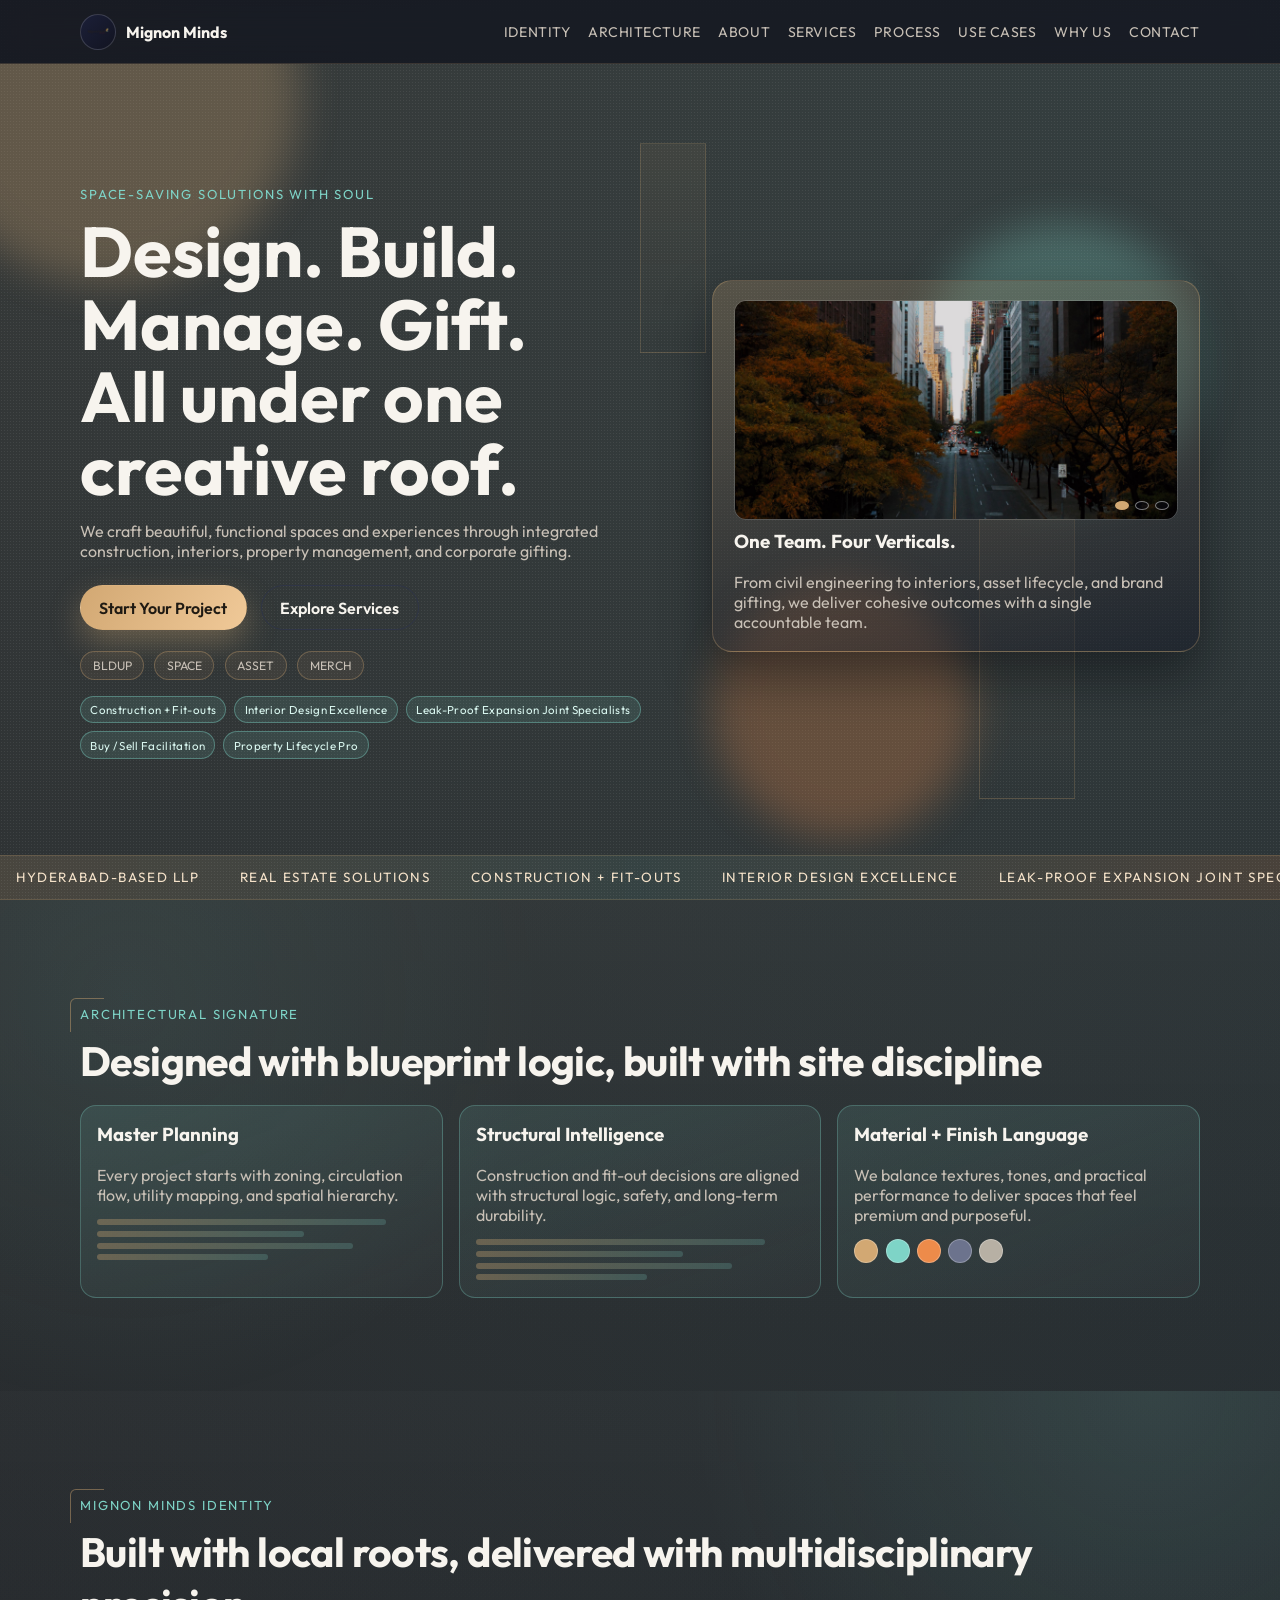
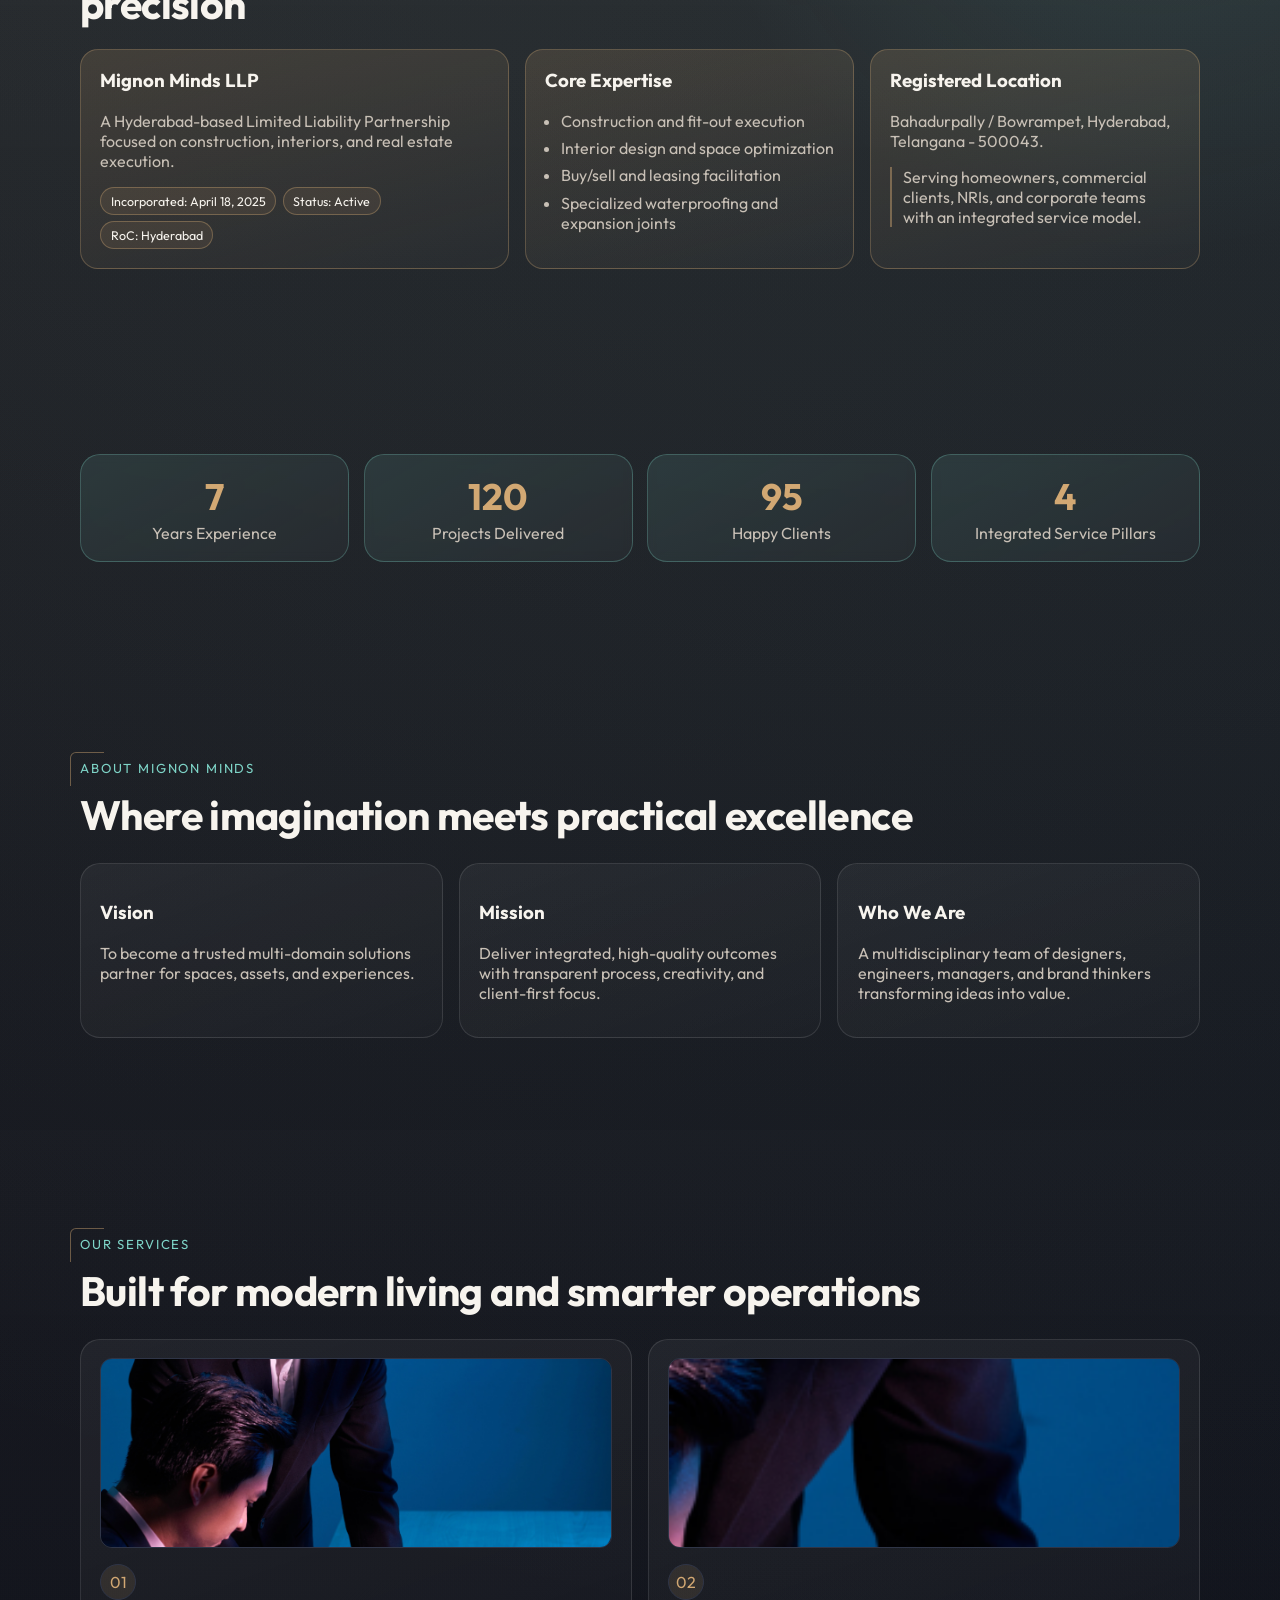
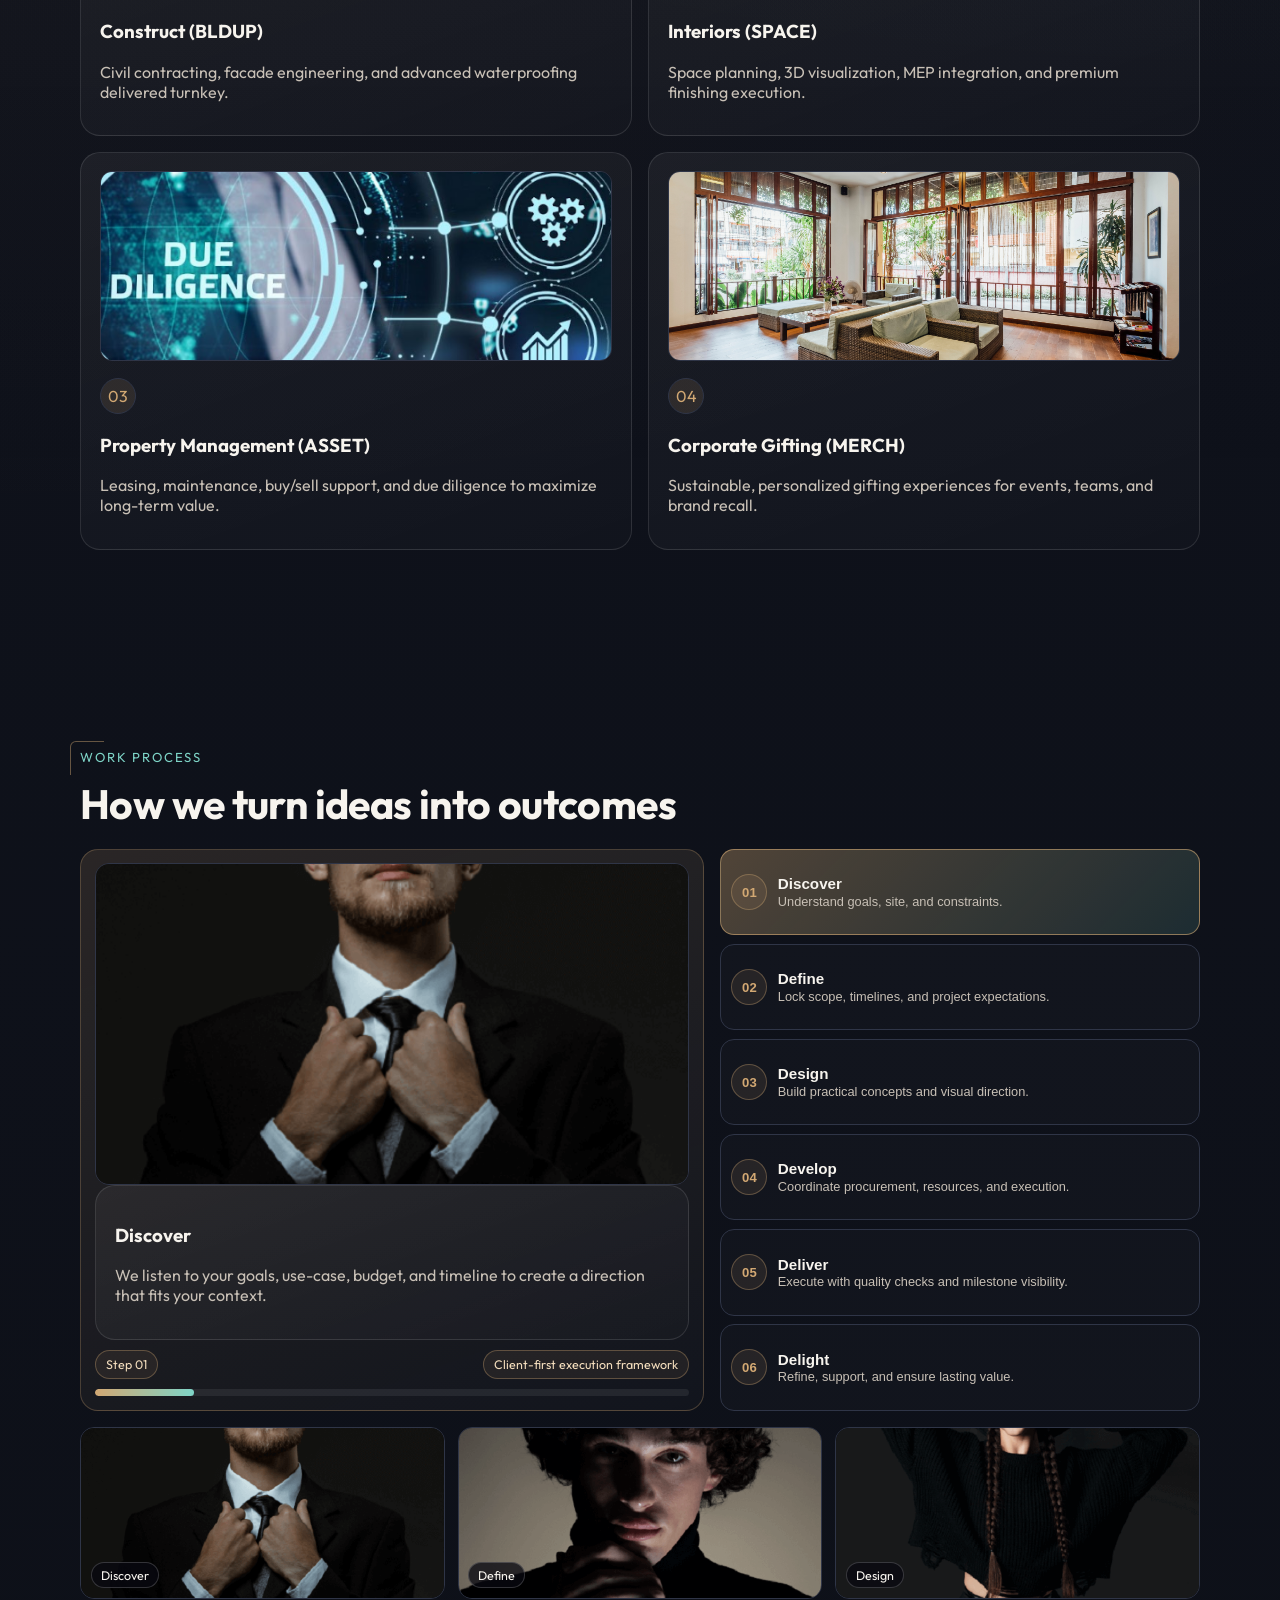
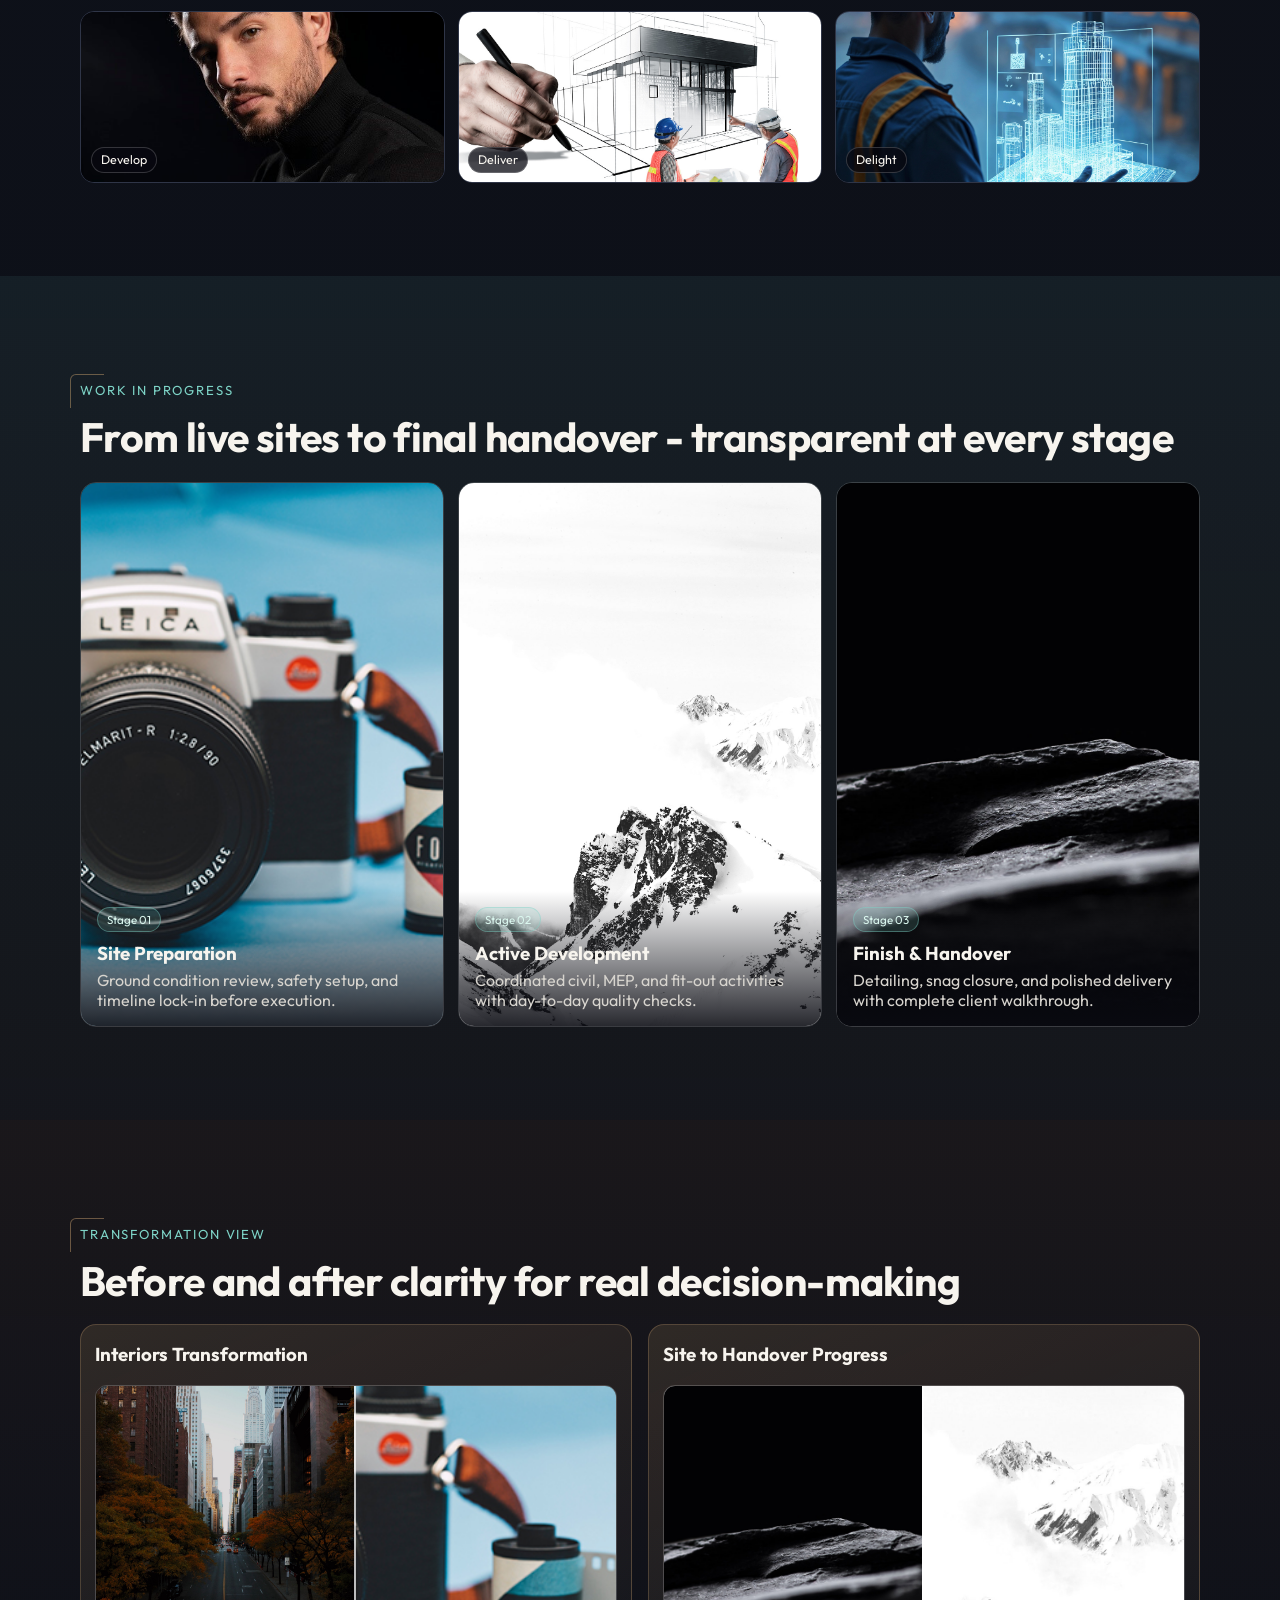
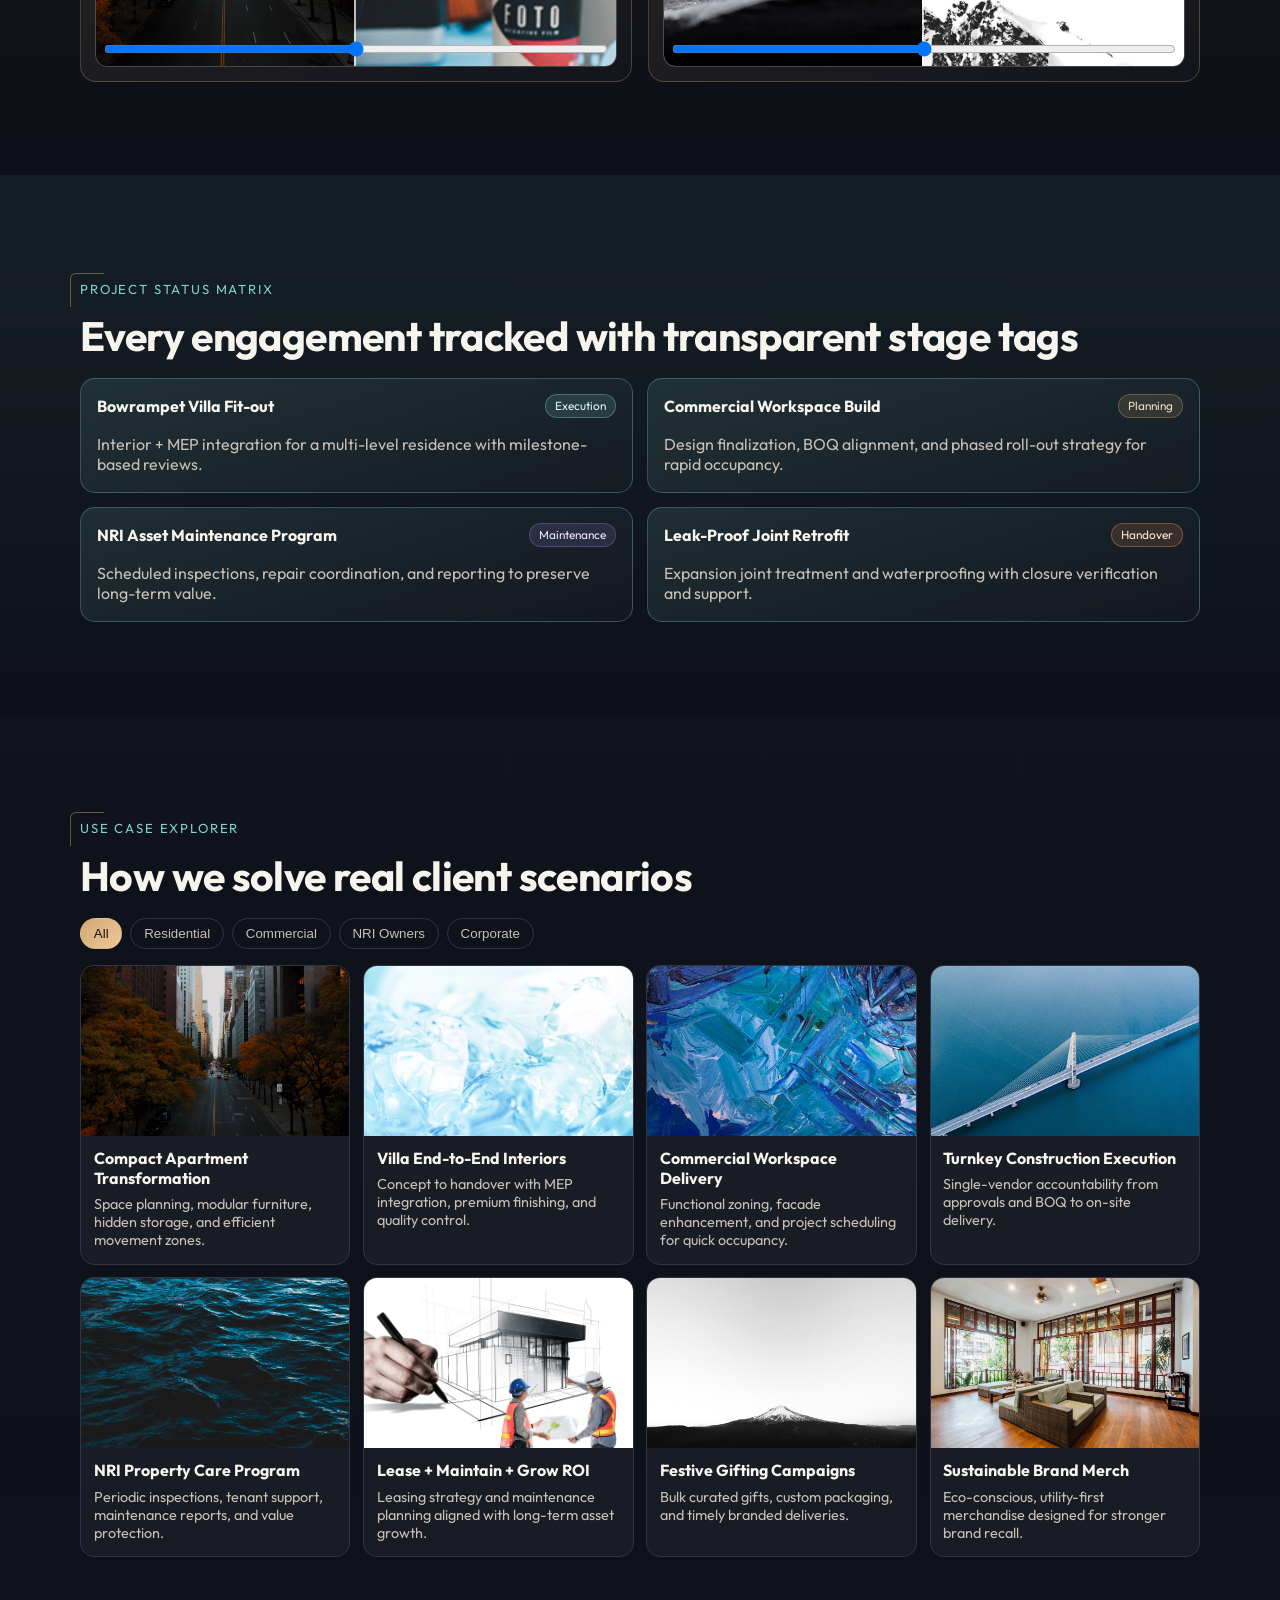
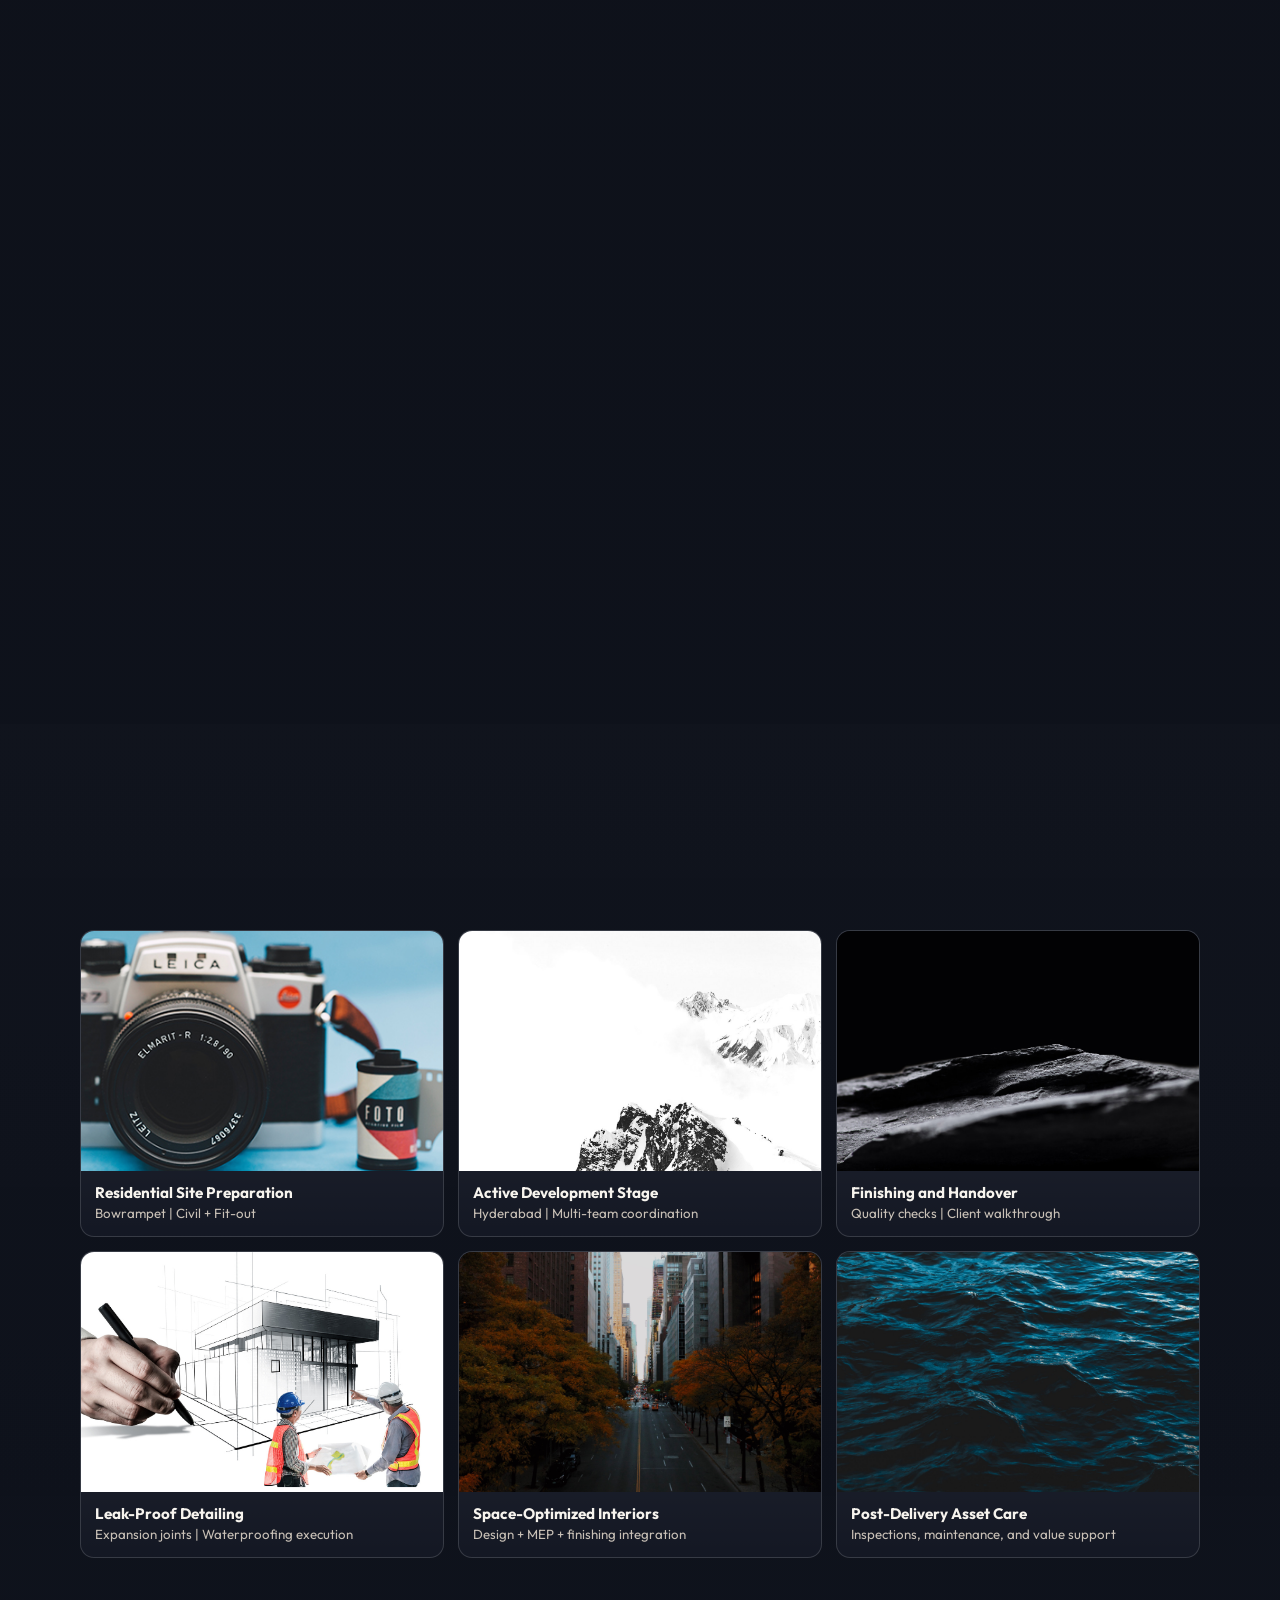
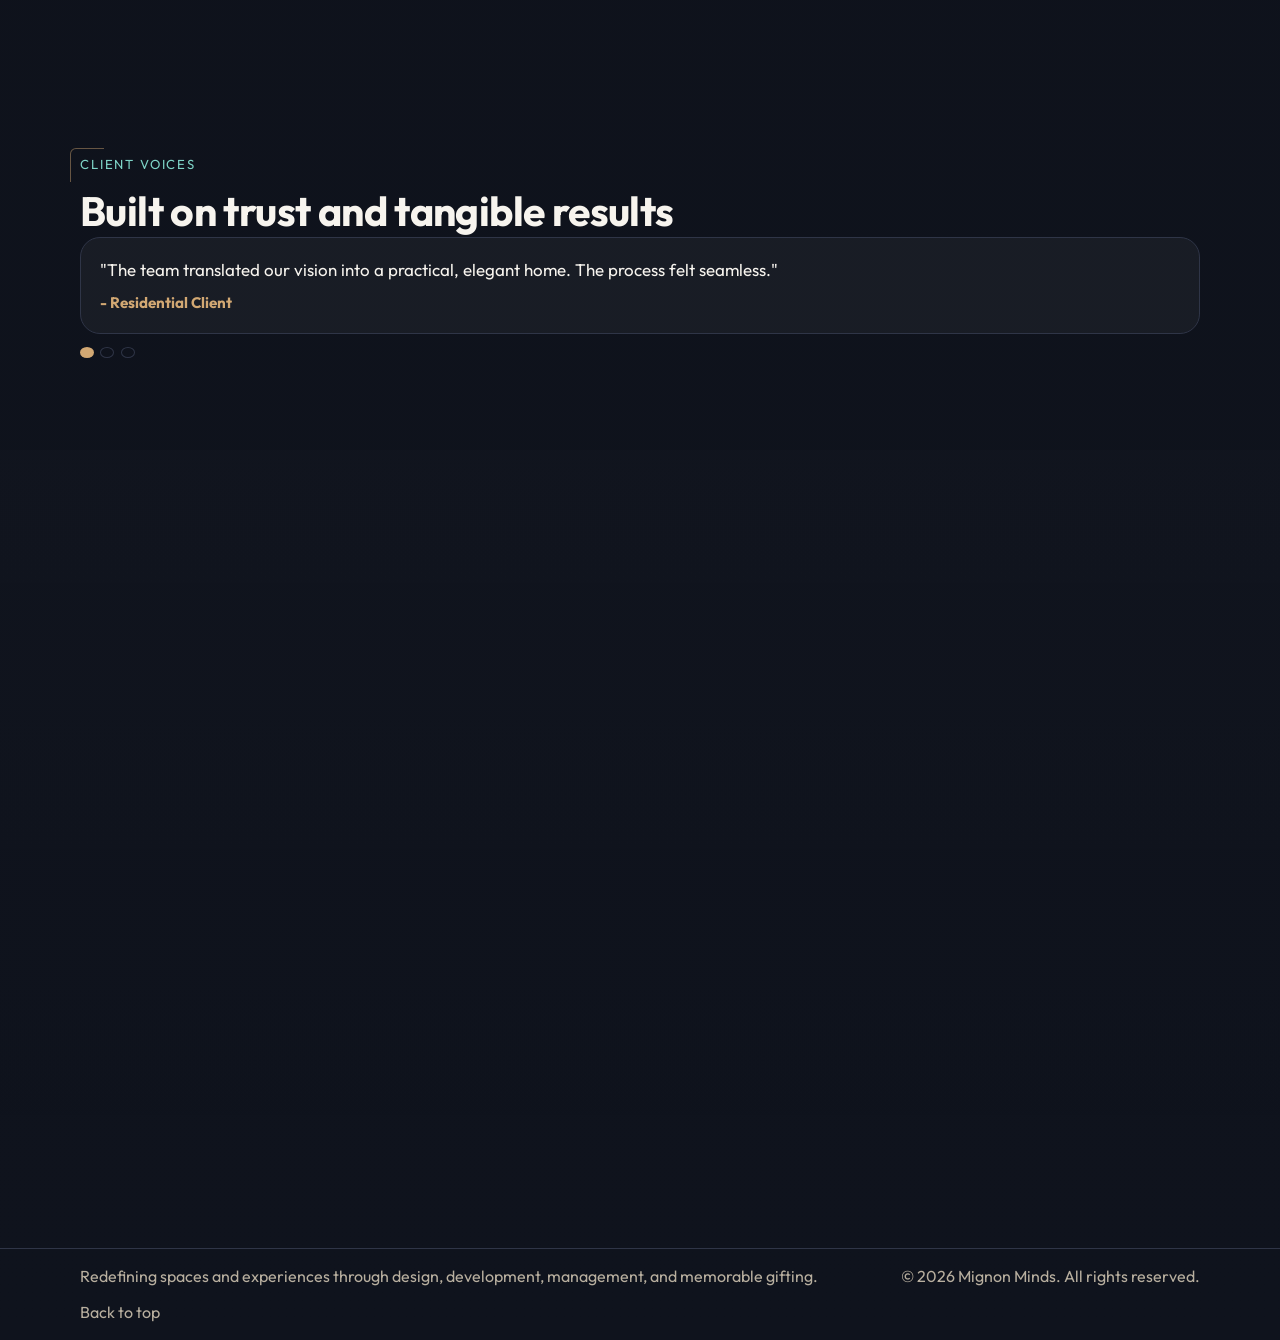
==== index.html @ 223e7cf4 "Initial commit: Mignon Minds redesigned website'" ====
<!doctype html>
<html lang="en">
<head>
  <meta charset="utf-8">
  <meta name="viewport" content="width=device-width, initial-scale=1">
  <meta name="description" content="Mignon Minds - Space-saving solutions across construct, interiors, property management, and corporate gifting.">
  <title>Mignon Minds | Space-Saving Solutions</title>
  <link rel="preconnect" href="https://fonts.googleapis.com">
  <link rel="preconnect" href="https://fonts.gstatic.com" crossorigin>
  <link href="https://fonts.googleapis.com/css2?family=Outfit:wght@300;400;500;600;700;800&display=swap" rel="stylesheet">
  <link rel="stylesheet" href="styles.css">
</head>
<body>
  <div class="noise" aria-hidden="true"></div>
  <div class="blueprint-bg" aria-hidden="true"></div>
  <header class="site-header">
    <div class="container nav-wrap">
      <a href="#home" class="brand">
        <span class="brand-mark">
          <img src="assets/images/logo.png" alt="Mignon Minds logo">
        </span>
        <span class="brand-text">Mignon Minds</span>
      </a>
      <nav class="nav" id="main-nav">
        <a href="#identity">Identity</a>
        <a href="#architecture">Architecture</a>
        <a href="#about">About</a>
        <a href="#services">Services</a>
        <a href="#process">Process</a>
        <a href="#use-cases">Use Cases</a>
        <a href="#work">Why Us</a>
        <a href="#contact">Contact</a>
      </nav>
      <button class="menu-btn" id="menu-btn" aria-label="Open menu">
        <span></span><span></span><span></span>
      </button>
    </div>
  </header>

  <main id="home">
    <section class="hero section">
      <div class="hero-bg">
        <span class="orb orb-a"></span>
        <span class="orb orb-b"></span>
        <span class="orb orb-c"></span>
        <span class="elevation elevation-a"></span>
        <span class="elevation elevation-b"></span>
      </div>
      <div class="container hero-grid">
        <div class="hero-copy">
          <p class="eyebrow reveal">Space-saving solutions with soul</p>
          <h1 class="reveal">Design. Build. Manage. Gift.<br>All under one creative roof.</h1>
          <p class="lead reveal">
            We craft beautiful, functional spaces and experiences through integrated
            construction, interiors, property management, and corporate gifting.
          </p>
          <div class="hero-actions reveal">
            <a href="#contact" class="btn btn-primary">Start Your Project</a>
            <a href="#services" class="btn btn-ghost">Explore Services</a>
          </div>
          <div class="hero-tags reveal">
            <span>BLDUP</span>
            <span>SPACE</span>
            <span>ASSET</span>
            <span>MERCH</span>
          </div>
          <div class="floating-notes reveal" aria-hidden="true">
            <span>Construction + Fit-outs</span>
            <span>Interior Design Excellence</span>
            <span>Leak-Proof Expansion Joint Specialists</span>
            <span>Buy / Sell Facilitation</span>
            <span>Property Lifecycle Pro</span>
          </div>
        </div>
        <div class="hero-panel reveal">
          <article class="floating-card">
            <div class="hero-slider" id="hero-slider">
              <img class="hero-media active" src="assets/images/hero-interior.jpeg" alt="Premium interior execution by Mignon Minds" loading="lazy">
              <img class="hero-media" src="assets/images/wip-site-2.jpg" alt="Construction development in progress" loading="lazy">
              <img class="hero-media" src="assets/images/gallery-asset.jpg" alt="Property and asset management support" loading="lazy">
              <div class="hero-slider-dots">
                <button class="hero-dot active" data-hero-slide="0" aria-label="Hero slide 1"></button>
                <button class="hero-dot" data-hero-slide="1" aria-label="Hero slide 2"></button>
                <button class="hero-dot" data-hero-slide="2" aria-label="Hero slide 3"></button>
              </div>
            </div>
            <h3>One Team. Four Verticals.</h3>
            <p>From civil engineering to interiors, asset lifecycle, and brand gifting, we deliver cohesive outcomes with a single accountable team.</p>
          </article>
        </div>
      </div>

    </section>

    <section class="brand-strip">
      <div class="ticker">
        <div class="ticker-track">
          <span>Hyderabad-Based LLP</span>
          <span>Real Estate Solutions</span>
          <span>Construction + Fit-outs</span>
          <span>Interior Design Excellence</span>
          <span>Leak-Proof Expansion Joint Specialists</span>
          <span>Buy / Sell Facilitation</span>
          <span>Property Lifecycle Management</span>
          <span>Branded Corporate Gifting</span>
          <span>Hyderabad-Based LLP</span>
          <span>Real Estate Solutions</span>
          <span>Construction + Fit-outs</span>
          <span>Interior Design Excellence</span>
        </div>
      </div>
    </section>

    <section id="architecture" class="section architecture-touch">
      <div class="container">
        <div class="section-head reveal">
          <p class="eyebrow">Architectural Signature</p>
          <h2>Designed with blueprint logic, built with site discipline</h2>
        </div>
        <div class="arch-grid">
          <article class="arch-card reveal">
            <h3>Master Planning</h3>
            <p>Every project starts with zoning, circulation flow, utility mapping, and spatial hierarchy.</p>
            <div class="arch-lines" aria-hidden="true">
              <span></span><span></span><span></span><span></span>
            </div>
          </article>
          <article class="arch-card reveal">
            <h3>Structural Intelligence</h3>
            <p>Construction and fit-out decisions are aligned with structural logic, safety, and long-term durability.</p>
            <div class="arch-lines" aria-hidden="true">
              <span></span><span></span><span></span><span></span>
            </div>
          </article>
          <article class="arch-card reveal">
            <h3>Material + Finish Language</h3>
            <p>We balance textures, tones, and practical performance to deliver spaces that feel premium and purposeful.</p>
            <div class="material-palette" aria-hidden="true">
              <span></span><span></span><span></span><span></span><span></span>
            </div>
          </article>
        </div>
      </div>
    </section>

    <section id="identity" class="section identity">
      <div class="container">
        <div class="section-head reveal">
          <p class="eyebrow">Mignon Minds Identity</p>
          <h2>Built with local roots, delivered with multidisciplinary precision</h2>
        </div>
        <div class="identity-grid">
          <article class="identity-feature reveal">
            <h3>Mignon Minds LLP</h3>
            <p>A Hyderabad-based Limited Liability Partnership focused on construction, interiors, and real estate execution.</p>
            <div class="identity-pills">
              <span>Incorporated: April 18, 2025</span>
              <span>Status: Active</span>
              <span>RoC: Hyderabad</span>
            </div>
          </article>
          <article class="identity-feature reveal">
            <h3>Core Expertise</h3>
            <ul>
              <li>Construction and fit-out execution</li>
              <li>Interior design and space optimization</li>
              <li>Buy/sell and leasing facilitation</li>
              <li>Specialized waterproofing and expansion joints</li>
            </ul>
          </article>
          <article class="identity-feature reveal">
            <h3>Registered Location</h3>
            <p>Bahadurpally / Bowrampet, Hyderabad, Telangana - 500043.</p>
            <p class="identity-note">Serving homeowners, commercial clients, NRIs, and corporate teams with an integrated service model.</p>
          </article>
        </div>
      </div>
    </section>

    <section class="section stats">
      <div class="container stats-grid">
        <article class="stat reveal">
          <h2 data-count="7">0</h2>
          <p>Years Experience</p>
        </article>
        <article class="stat reveal">
          <h2 data-count="120">0</h2>
          <p>Projects Delivered</p>
        </article>
        <article class="stat reveal">
          <h2 data-count="95">0</h2>
          <p>Happy Clients</p>
        </article>
        <article class="stat reveal">
          <h2 data-count="4">0</h2>
          <p>Integrated Service Pillars</p>
        </article>
      </div>
    </section>

    <section id="about" class="section about">
      <div class="container">
        <div class="section-head reveal">
          <p class="eyebrow">About Mignon Minds</p>
          <h2>Where imagination meets practical excellence</h2>
        </div>
        <div class="about-grid">
          <article class="about-card reveal">
            <h3>Vision</h3>
            <p>To become a trusted multi-domain solutions partner for spaces, assets, and experiences.</p>
          </article>
          <article class="about-card reveal">
            <h3>Mission</h3>
            <p>Deliver integrated, high-quality outcomes with transparent process, creativity, and client-first focus.</p>
          </article>
          <article class="about-card reveal">
            <h3>Who We Are</h3>
            <p>A multidisciplinary team of designers, engineers, managers, and brand thinkers transforming ideas into value.</p>
          </article>
        </div>
      </div>
    </section>

    <section id="services" class="section services">
      <div class="container">
        <div class="section-head reveal">
          <p class="eyebrow">Our Services</p>
          <h2>Built for modern living and smarter operations</h2>
        </div>
        <div class="service-grid">
          <article class="service-card reveal" data-tilt>
            <img class="service-media" src="assets/images/service-construct.png" alt="Construct service visual" loading="lazy">
            <span class="service-id">01</span>
            <h3>Construct (BLDUP)</h3>
            <p>Civil contracting, facade engineering, and advanced waterproofing delivered turnkey.</p>
          </article>
          <article class="service-card reveal" data-tilt>
            <img class="service-media" src="assets/images/service-interiors.png" alt="Interiors service visual" loading="lazy">
            <span class="service-id">02</span>
            <h3>Interiors (SPACE)</h3>
            <p>Space planning, 3D visualization, MEP integration, and premium finishing execution.</p>
          </article>
          <article class="service-card reveal" data-tilt>
            <img class="service-media" src="assets/images/service-property.png" alt="Property management service visual" loading="lazy">
            <span class="service-id">03</span>
            <h3>Property Management (ASSET)</h3>
            <p>Leasing, maintenance, buy/sell support, and due diligence to maximize long-term value.</p>
          </article>
          <article class="service-card reveal" data-tilt>
            <img class="service-media" src="assets/images/service-gifting.png" alt="Corporate gifting service visual" loading="lazy">
            <span class="service-id">04</span>
            <h3>Corporate Gifting (MERCH)</h3>
            <p>Sustainable, personalized gifting experiences for events, teams, and brand recall.</p>
          </article>
        </div>
      </div>
    </section>

    <section id="process" class="section process">
      <div class="container">
        <div class="section-head reveal">
          <p class="eyebrow">Work Process</p>
          <h2>How we turn ideas into outcomes</h2>
        </div>
        <div class="process-shell reveal">
          <div class="process-main">
            <figure class="step-visual">
              <img id="step-image" src="assets/images/process-1.png" alt="Discover step visual" loading="lazy">
            </figure>
            <article class="step-content" id="step-content">
              <h3>Discover</h3>
              <p>We listen to your goals, use-case, budget, and timeline to create a direction that fits your context.</p>
            </article>
            <div class="process-meta">
              <span class="step-index" id="step-index">Step 01</span>
              <span class="step-tagline">Client-first execution framework</span>
            </div>
            <div class="process-progress" aria-hidden="true">
              <span id="process-progress-bar"></span>
            </div>
          </div>
          <div class="stepper" id="stepper">
            <button class="step active" data-step="1">
              <span class="step-no">01</span>
              <span class="step-copy"><strong>Discover</strong><small>Understand goals, site, and constraints.</small></span>
            </button>
            <button class="step" data-step="2">
              <span class="step-no">02</span>
              <span class="step-copy"><strong>Define</strong><small>Lock scope, timelines, and project expectations.</small></span>
            </button>
            <button class="step" data-step="3">
              <span class="step-no">03</span>
              <span class="step-copy"><strong>Design</strong><small>Build practical concepts and visual direction.</small></span>
            </button>
            <button class="step" data-step="4">
              <span class="step-no">04</span>
              <span class="step-copy"><strong>Develop</strong><small>Coordinate procurement, resources, and execution.</small></span>
            </button>
            <button class="step" data-step="5">
              <span class="step-no">05</span>
              <span class="step-copy"><strong>Deliver</strong><small>Execute with quality checks and milestone visibility.</small></span>
            </button>
            <button class="step" data-step="6">
              <span class="step-no">06</span>
              <span class="step-copy"><strong>Delight</strong><small>Refine, support, and ensure lasting value.</small></span>
            </button>
          </div>
        </div>
        <div class="process-gallery reveal">
          <figure class="process-shot jump-step" data-step="1">
            <img src="assets/images/process-1.png" alt="Discover phase visual" loading="lazy">
            <figcaption>Discover</figcaption>
          </figure>
          <figure class="process-shot jump-step" data-step="2">
            <img src="assets/images/process-2.png" alt="Define phase visual" loading="lazy">
            <figcaption>Define</figcaption>
          </figure>
          <figure class="process-shot jump-step" data-step="3">
            <img src="assets/images/process-3.png" alt="Design phase visual" loading="lazy">
            <figcaption>Design</figcaption>
          </figure>
          <figure class="process-shot jump-step" data-step="4">
            <img src="assets/images/process-4.jpg" alt="Develop phase visual" loading="lazy">
            <figcaption>Develop</figcaption>
          </figure>
          <figure class="process-shot jump-step" data-step="5">
            <img src="assets/images/process-5.png" alt="Deliver phase visual" loading="lazy">
            <figcaption>Deliver</figcaption>
          </figure>
          <figure class="process-shot jump-step" data-step="6">
            <img src="assets/images/process-6.png" alt="Delight phase visual" loading="lazy">
            <figcaption>Delight</figcaption>
          </figure>
        </div>
      </div>
    </section>

    <section class="section wip-showcase">
      <div class="container">
        <div class="section-head reveal">
          <p class="eyebrow">Work In Progress</p>
          <h2>From live sites to final handover - transparent at every stage</h2>
        </div>
        <div class="wip-grid">
          <article class="wip-card reveal lightbox-trigger">
            <img src="assets/images/wip-site-1.jpg" alt="On-site work in progress stage one" loading="lazy">
            <div class="wip-overlay">
              <span class="wip-badge">Stage 01</span>
              <h3>Site Preparation</h3>
              <p>Ground condition review, safety setup, and timeline lock-in before execution.</p>
            </div>
          </article>
          <article class="wip-card reveal lightbox-trigger">
            <img src="assets/images/wip-site-2.jpg" alt="On-site work in progress stage two" loading="lazy">
            <div class="wip-overlay">
              <span class="wip-badge">Stage 02</span>
              <h3>Active Development</h3>
              <p>Coordinated civil, MEP, and fit-out activities with day-to-day quality checks.</p>
            </div>
          </article>
          <article class="wip-card reveal lightbox-trigger">
            <img src="assets/images/wip-site-3.jpg" alt="On-site work in progress stage three" loading="lazy">
            <div class="wip-overlay">
              <span class="wip-badge">Stage 03</span>
              <h3>Finish & Handover</h3>
              <p>Detailing, snag closure, and polished delivery with complete client walkthrough.</p>
            </div>
          </article>
        </div>
      </div>
    </section>

    <section class="section before-after">
      <div class="container">
        <div class="section-head reveal">
          <p class="eyebrow">Transformation View</p>
          <h2>Before and after clarity for real decision-making</h2>
        </div>
        <div class="ba-grid">
          <article class="ba-card reveal">
            <h3>Interiors Transformation</h3>
            <div class="ba-frame" data-ba-frame>
              <img src="assets/images/wip-site-1.jpg" alt="Interior before transformation" class="ba-image ba-before" loading="lazy">
              <div class="ba-after-wrap" data-ba-after-wrap>
                <img src="assets/images/hero-interior.jpeg" alt="Interior after transformation" class="ba-image ba-after" loading="lazy">
              </div>
              <input type="range" class="ba-range" data-ba-range min="0" max="100" value="50" aria-label="Compare before and after interior">
            </div>
          </article>
          <article class="ba-card reveal">
            <h3>Site to Handover Progress</h3>
            <div class="ba-frame" data-ba-frame>
              <img src="assets/images/wip-site-2.jpg" alt="Site development before completion" class="ba-image ba-before" loading="lazy">
              <div class="ba-after-wrap" data-ba-after-wrap>
                <img src="assets/images/wip-site-3.jpg" alt="Project handover stage" class="ba-image ba-after" loading="lazy">
              </div>
              <input type="range" class="ba-range" data-ba-range min="0" max="100" value="50" aria-label="Compare before and after site execution">
            </div>
          </article>
        </div>
      </div>
    </section>

    <section class="section status-matrix">
      <div class="container">
        <div class="section-head reveal">
          <p class="eyebrow">Project Status Matrix</p>
          <h2>Every engagement tracked with transparent stage tags</h2>
        </div>
        <div class="matrix-grid">
          <article class="matrix-card reveal">
            <div class="matrix-top">
              <h3>Bowrampet Villa Fit-out</h3>
              <span class="status-tag status-execution">Execution</span>
            </div>
            <p>Interior + MEP integration for a multi-level residence with milestone-based reviews.</p>
          </article>
          <article class="matrix-card reveal">
            <div class="matrix-top">
              <h3>Commercial Workspace Build</h3>
              <span class="status-tag status-planning">Planning</span>
            </div>
            <p>Design finalization, BOQ alignment, and phased roll-out strategy for rapid occupancy.</p>
          </article>
          <article class="matrix-card reveal">
            <div class="matrix-top">
              <h3>NRI Asset Maintenance Program</h3>
              <span class="status-tag status-maintenance">Maintenance</span>
            </div>
            <p>Scheduled inspections, repair coordination, and reporting to preserve long-term value.</p>
          </article>
          <article class="matrix-card reveal">
            <div class="matrix-top">
              <h3>Leak-Proof Joint Retrofit</h3>
              <span class="status-tag status-handover">Handover</span>
            </div>
            <p>Expansion joint treatment and waterproofing with closure verification and support.</p>
          </article>
        </div>
      </div>
    </section>

    <section id="use-cases" class="section use-cases">
      <div class="container">
        <div class="section-head reveal">
          <p class="eyebrow">Use Case Explorer</p>
          <h2>How we solve real client scenarios</h2>
        </div>
        <div class="case-filters reveal">
          <button class="case-filter active" data-segment="all">All</button>
          <button class="case-filter" data-segment="residential">Residential</button>
          <button class="case-filter" data-segment="commercial">Commercial</button>
          <button class="case-filter" data-segment="nri">NRI Owners</button>
          <button class="case-filter" data-segment="corporate">Corporate</button>
        </div>
        <div class="case-grid">
          <article class="case-card reveal lightbox-trigger" data-segment="residential">
            <img src="assets/images/hero-interior.jpeg" alt="Compact apartment transformation" loading="lazy">
            <div class="case-copy">
              <h3>Compact Apartment Transformation</h3>
              <p>Space planning, modular furniture, hidden storage, and efficient movement zones.</p>
            </div>
          </article>
          <article class="case-card reveal lightbox-trigger" data-segment="residential">
            <img src="assets/images/gallery-finish.jpeg" alt="Villa interior execution" loading="lazy">
            <div class="case-copy">
              <h3>Villa End-to-End Interiors</h3>
              <p>Concept to handover with MEP integration, premium finishing, and quality control.</p>
            </div>
          </article>
          <article class="case-card reveal lightbox-trigger" data-segment="commercial">
            <img src="assets/images/gallery-architecture.jpeg" alt="Office and commercial architecture" loading="lazy">
            <div class="case-copy">
              <h3>Commercial Workspace Delivery</h3>
              <p>Functional zoning, facade enhancement, and project scheduling for quick occupancy.</p>
            </div>
          </article>
          <article class="case-card reveal lightbox-trigger" data-segment="commercial">
            <img src="assets/images/gallery-construction.jpg" alt="Construction execution use case" loading="lazy">
            <div class="case-copy">
              <h3>Turnkey Construction Execution</h3>
              <p>Single-vendor accountability from approvals and BOQ to on-site delivery.</p>
            </div>
          </article>
          <article class="case-card reveal lightbox-trigger" data-segment="nri">
            <img src="assets/images/gallery-asset.jpg" alt="NRI property management use case" loading="lazy">
            <div class="case-copy">
              <h3>NRI Property Care Program</h3>
              <p>Periodic inspections, tenant support, maintenance reports, and value protection.</p>
            </div>
          </article>
          <article class="case-card reveal lightbox-trigger" data-segment="nri commercial">
            <img src="assets/images/process-5.png" alt="Leasing and maintenance support" loading="lazy">
            <div class="case-copy">
              <h3>Lease + Maintain + Grow ROI</h3>
              <p>Leasing strategy and maintenance planning aligned with long-term asset growth.</p>
            </div>
          </article>
          <article class="case-card reveal lightbox-trigger" data-segment="corporate">
            <img src="assets/images/gallery-gifting.jpg" alt="Corporate gifting campaign setup" loading="lazy">
            <div class="case-copy">
              <h3>Festive Gifting Campaigns</h3>
              <p>Bulk curated gifts, custom packaging, and timely branded deliveries.</p>
            </div>
          </article>
          <article class="case-card reveal lightbox-trigger" data-segment="corporate">
            <img src="assets/images/service-gifting.png" alt="Branded sustainable gifting program" loading="lazy">
            <div class="case-copy">
              <h3>Sustainable Brand Merch</h3>
              <p>Eco-conscious, utility-first merchandise designed for stronger brand recall.</p>
            </div>
          </article>
        </div>
      </div>
    </section>

    <section id="work" class="section showcase">
      <div class="container">
        <div class="section-head reveal">
          <p class="eyebrow">Why Mignon Minds</p>
          <h2>Distinctive value in every engagement</h2>
        </div>
        <div class="chip-row reveal">
          <button class="chip active" data-filter="all">All</button>
          <button class="chip" data-filter="quality">Quality</button>
          <button class="chip" data-filter="speed">Speed</button>
          <button class="chip" data-filter="value">Value</button>
          <button class="chip" data-filter="trust">Trust</button>
        </div>
        <div class="tile-grid">
          <article class="tile reveal" data-cat="quality trust">
            <h3>Integrated In-house Coordination</h3>
            <p>Less handoff friction, stronger accountability, and consistent quality across teams.</p>
          </article>
          <article class="tile reveal" data-cat="speed value">
            <h3>Structured Planning & BOQ Clarity</h3>
            <p>Clear scope and pre-aligned decisions reduce delays and avoid costly rework.</p>
          </article>
          <article class="tile reveal" data-cat="value trust">
            <h3>Lifecycle Support Beyond Delivery</h3>
            <p>From execution to maintenance and leasing, you continue receiving practical support.</p>
          </article>
          <article class="tile reveal" data-cat="quality speed">
            <h3>Design + Engineering Harmony</h3>
            <p>Beautiful outcomes backed by technical precision and long-term durability.</p>
          </article>
        </div>
      </div>
    </section>

    <section class="section visual-story">
      <div class="container">
        <div class="section-head reveal">
          <p class="eyebrow">Execution Snapshots</p>
          <h2>Ground-level project moments from planning to handover</h2>
        </div>
        <div class="story-grid">
          <figure class="story-card reveal lightbox-trigger">
            <img src="assets/images/wip-site-1.jpg" alt="Site preparation for a residential project" loading="lazy">
            <figcaption class="story-detail">
              <strong>Residential Site Preparation</strong>
              <span>Bowrampet | Civil + Fit-out</span>
            </figcaption>
          </figure>
          <figure class="story-card reveal lightbox-trigger">
            <img src="assets/images/wip-site-2.jpg" alt="Live development stage with on-site progress" loading="lazy">
            <figcaption class="story-detail">
              <strong>Active Development Stage</strong>
              <span>Hyderabad | Multi-team coordination</span>
            </figcaption>
          </figure>
          <figure class="story-card reveal lightbox-trigger">
            <img src="assets/images/wip-site-3.jpg" alt="Final finishing and handover phase" loading="lazy">
            <figcaption class="story-detail">
              <strong>Finishing and Handover</strong>
              <span>Quality checks | Client walkthrough</span>
            </figcaption>
          </figure>
          <figure class="story-card reveal lightbox-trigger">
            <img src="assets/images/process-5.png" alt="Waterproofing and leak-proof detailing work" loading="lazy">
            <figcaption class="story-detail">
              <strong>Leak-Proof Detailing</strong>
              <span>Expansion joints | Waterproofing execution</span>
            </figcaption>
          </figure>
          <figure class="story-card reveal lightbox-trigger">
            <img src="assets/images/hero-interior.jpeg" alt="Completed interior setup with space planning" loading="lazy">
            <figcaption class="story-detail">
              <strong>Space-Optimized Interiors</strong>
              <span>Design + MEP + finishing integration</span>
            </figcaption>
          </figure>
          <figure class="story-card reveal lightbox-trigger">
            <img src="assets/images/gallery-asset.jpg" alt="Asset inspection and maintenance support" loading="lazy">
            <figcaption class="story-detail">
              <strong>Post-Delivery Asset Care</strong>
              <span>Inspections, maintenance, and value support</span>
            </figcaption>
          </figure>
        </div>
      </div>
    </section>

    <section class="section testimonials">
      <div class="container">
        <div class="section-head reveal">
          <p class="eyebrow">Client Voices</p>
          <h2>Built on trust and tangible results</h2>
        </div>
        <div class="carousel reveal" id="carousel">
          <article class="quote active">
            <p>"The team translated our vision into a practical, elegant home. The process felt seamless."</p>
            <h4>- Residential Client</h4>
          </article>
          <article class="quote">
            <p>"They handled execution with discipline and kept us updated at every milestone."</p>
            <h4>- Construction Client</h4>
          </article>
          <article class="quote">
            <p>"From gifting strategy to delivery, everything reflected our brand perfectly."</p>
            <h4>- Corporate Partner</h4>
          </article>
          <div class="dots">
            <button class="dot active" data-slide="0" aria-label="Slide 1"></button>
            <button class="dot" data-slide="1" aria-label="Slide 2"></button>
            <button class="dot" data-slide="2" aria-label="Slide 3"></button>
          </div>
        </div>
      </div>
    </section>

    <section id="contact" class="section contact">
      <div class="container contact-grid">
        <div class="contact-copy reveal">
          <p class="eyebrow">Contact Us</p>
          <h2>Get In Touch</h2>
          <p>
            Get in touch with us to learn more about interior or architecture design.
            We would love to hear from you, here is how you can reach us.
          </p>
          <div class="contact-panel">
            <h3>General Inquiries</h3>
            <p>
              Mignon Minds, 42 &amp; 43 Shop No A6, Praneeth Pranav Blooms,
              Bowrampet, Hyderabad, Telangana - 500043.
            </p>
            <a href="tel:+917396273399">+91 7396 273 399</a>
            <a href="mailto:care@mignonminds.com">care@mignonminds.com</a>
          </div>
          <div class="social-links">
            <a href="#" aria-label="Facebook">Facebook</a>
            <a href="#" aria-label="Twitter">Twitter</a>
            <a href="#" aria-label="LinkedIn">LinkedIn</a>
            <a href="#" aria-label="Pinterest">Pinterest</a>
            <a href="#" aria-label="Instagram">Instagram</a>
          </div>
          <iframe
            class="map-frame"
            title="Mignon Minds location map"
            src="https://maps.google.com/maps?q=Praneeth%20Pranav%20Blooms%2C%20Bowrampet%2C%20Hyderabad&t=&z=13&ie=UTF8&iwloc=&output=embed"
            loading="lazy">
          </iframe>
        </div>
        <form class="contact-form reveal" id="contact-form" novalidate>
          <div class="form-row">
            <label>
              First Name
              <input type="text" name="firstName" required placeholder="First name">
            </label>
            <label>
              Last Name
              <input type="text" name="lastName" required placeholder="Last name">
            </label>
          </div>
          <label>
            Email
            <input type="email" name="email" required placeholder="you@company.com">
          </label>
          <label>
            Phone Number
            <input type="tel" name="phone" required placeholder="+91 xxxxx xxxxx">
          </label>
          <fieldset class="service-choices">
            <legend>Services Needed</legend>
            <div class="check-row">
              <label><input type="checkbox" name="services" value="Construct"> Construct</label>
              <label><input type="checkbox" name="services" value="Interiors"> Interiors</label>
              <label><input type="checkbox" name="services" value="Property Management"> Property Management</label>
              <label><input type="checkbox" name="services" value="Corporate Gifting"> Corporate Gifting</label>
            </div>
          </fieldset>
          <label>
            Message
            <textarea name="message" rows="4" required placeholder="Tell us about your project"></textarea>
          </label>
          <button type="submit" class="btn btn-primary">Send Inquiry</button>
          <p class="form-feedback" id="form-feedback" aria-live="polite"></p>
        </form>
      </div>
    </section>
  </main>

  <div class="lightbox" id="lightbox" aria-hidden="true">
    <button class="lightbox-close" id="lightbox-close" aria-label="Close image preview">×</button>
    <img id="lightbox-image" src="" alt="Expanded project view">
  </div>

  <footer class="site-footer">
    <div class="container footer-wrap">
      <p>Redefining spaces and experiences through design, development, management, and memorable gifting.</p>
      <p>© <span id="year"></span> Mignon Minds. All rights reserved.</p>
      <a href="#home">Back to top</a>
    </div>
  </footer>

  <script src="script.js"></script>
</body>
</html>
---- styles.css ----
:root {
  --bg: #0f1119;
  --bg-soft: #171b2a;
  --text: #f7f4ee;
  --muted: #c8c0b6;
  --line: #2f3547;
  --primary: #d2a873;
  --secondary: #7ed4c7;
  --accent: #ed8b4a;
  --card: rgba(255, 255, 255, 0.045);
  --radius: 20px;
  --shadow: 0 24px 50px rgba(6, 8, 14, 0.45);
}

*,
*::before,
*::after {
  box-sizing: border-box;
}

html {
  scroll-behavior: smooth;
}

body {
  margin: 0;
  font-family: "Outfit", sans-serif;
  background:
    radial-gradient(circle at 0% 0%, rgba(210, 168, 115, 0.15) 0, transparent 34%),
    radial-gradient(circle at 100% 0%, rgba(126, 212, 199, 0.16) 0, transparent 30%),
    linear-gradient(180deg, #11141f 0%, #0d1018 50%, #0f131d 100%);
  color: var(--text);
}

.blueprint-bg {
  position: fixed;
  inset: 0;
  pointer-events: none;
  z-index: 0;
  opacity: 0.2;
  background-image:
    linear-gradient(rgba(126, 212, 199, 0.07) 1px, transparent 1px),
    linear-gradient(90deg, rgba(126, 212, 199, 0.07) 1px, transparent 1px);
  background-size: 46px 46px;
  mask-image: radial-gradient(circle at 50% 35%, rgba(0, 0, 0, 1), rgba(0, 0, 0, 0.22) 70%, rgba(0, 0, 0, 0));
}

.noise {
  position: fixed;
  inset: 0;
  pointer-events: none;
  opacity: 0.07;
  background-image: radial-gradient(#ffffff 0.6px, transparent 0.6px);
  background-size: 3px 3px;
  z-index: 0;
}

.container {
  width: min(1120px, 92%);
  margin-inline: auto;
}

.section {
  padding: 5.8rem 0;
  position: relative;
  z-index: 1;
}

.section-head h2 {
  font-size: clamp(2rem, 3.2vw, 3.1rem);
  margin: 0.4rem 0 0;
  letter-spacing: -0.015em;
}

.section-head {
  position: relative;
}

.section-head::before {
  content: "";
  position: absolute;
  left: -0.65rem;
  top: -0.5rem;
  width: 34px;
  height: 34px;
  border-top: 1px solid rgba(210, 168, 115, 0.45);
  border-left: 1px solid rgba(210, 168, 115, 0.45);
  border-top-left-radius: 6px;
}

.eyebrow {
  letter-spacing: 0.14em;
  text-transform: uppercase;
  color: var(--secondary);
  font-size: 0.82rem;
}

.site-header {
  position: sticky;
  top: 0;
  backdrop-filter: blur(14px);
  background: rgba(15, 18, 28, 0.75);
  border-bottom: 1px solid rgba(210, 168, 115, 0.18);
  z-index: 50;
}

.nav-wrap {
  display: flex;
  align-items: center;
  justify-content: space-between;
  padding: 0.85rem 0;
}

.brand {
  display: flex;
  align-items: center;
  gap: 0.65rem;
  text-decoration: none;
  color: var(--text);
  font-weight: 700;
}

.brand-mark {
  display: grid;
  place-items: center;
  width: 36px;
  height: 36px;
  border-radius: 50%;
  background: linear-gradient(135deg, #1b1f38, #121421);
  color: #07090f;
  border: 1px solid rgba(255, 255, 255, 0.16);
  overflow: hidden;
}

.brand-mark img {
  width: 86%;
  height: 86%;
  object-fit: contain;
}

.nav {
  display: flex;
  gap: 1.1rem;
}

.nav a {
  color: var(--muted);
  text-decoration: none;
  transition: color 0.2s, transform 0.2s;
  font-size: 0.88rem;
  letter-spacing: 0.04em;
  text-transform: uppercase;
}

.nav a:hover {
  color: var(--text);
  transform: translateY(-1px);
}

.menu-btn {
  display: none;
  background: transparent;
  border: 0;
  padding: 0;
}

.menu-btn span {
  display: block;
  width: 24px;
  height: 2px;
  margin: 5px 0;
  background: #fff;
}

.hero {
  overflow: clip;
  padding-top: 6.8rem;
  padding-bottom: 6rem;
}

.hero-grid {
  display: grid;
  grid-template-columns: 1.1fr 0.9fr;
  align-items: center;
  gap: 2.2rem;
}

.hero h1 {
  margin: 0.4rem 0 0.9rem;
  font-size: clamp(2.4rem, 5.5vw, 4.6rem);
  line-height: 1.03;
  max-width: 12ch;
}

.lead {
  color: var(--muted);
  max-width: 58ch;
}

.hero-actions {
  margin-top: 1.5rem;
  display: flex;
  gap: 0.9rem;
  flex-wrap: wrap;
}

.btn {
  border: 1px solid transparent;
  border-radius: 999px;
  padding: 0.72rem 1.15rem;
  text-decoration: none;
  color: var(--text);
  font-weight: 600;
  transition: transform 0.2s, box-shadow 0.2s, border-color 0.2s;
}

.magnetic {
  will-change: transform;
}

.btn:hover {
  transform: translateY(-2px);
}

.btn-primary {
  background: linear-gradient(120deg, var(--primary), #f0c998);
  color: #1f1a13;
  box-shadow: 0 12px 30px rgba(210, 168, 115, 0.35);
}

.btn-ghost {
  border-color: var(--line);
}

.hero-tags {
  margin-top: 1.3rem;
  display: flex;
  gap: 0.65rem;
  flex-wrap: wrap;
}

.hero-tags span {
  font-size: 0.76rem;
  color: var(--muted);
  border: 1px solid rgba(210, 168, 115, 0.32);
  border-radius: 999px;
  padding: 0.38rem 0.72rem;
  background: rgba(210, 168, 115, 0.08);
}

.floating-notes {
  margin-top: 1rem;
  display: flex;
  flex-wrap: wrap;
  gap: 0.5rem;
}

.floating-notes span {
  font-size: 0.72rem;
  letter-spacing: 0.03em;
  padding: 0.32rem 0.58rem;
  border-radius: 999px;
  border: 1px solid rgba(126, 212, 199, 0.4);
  color: #d9f6ef;
  background: rgba(126, 212, 199, 0.12);
  animation: bob 4.5s ease-in-out infinite;
}

.floating-notes span:nth-child(2) { animation-delay: 0.6s; }
.floating-notes span:nth-child(3) { animation-delay: 1.2s; }
.floating-notes span:nth-child(4) { animation-delay: 1.8s; }
.floating-notes span:nth-child(5) { animation-delay: 2.4s; }

.hero-panel {
  position: relative;
}

.floating-card {
  border: 1px solid rgba(210, 168, 115, 0.3);
  background: linear-gradient(165deg, rgba(210, 168, 115, 0.22), rgba(22, 27, 40, 0.58));
  border-radius: var(--radius);
  box-shadow: var(--shadow);
  padding: 1.2rem 1.3rem;
  animation: float 5s ease-in-out infinite;
}

.floating-card h3 {
  margin-top: 0.55rem;
}

.floating-card p {
  margin: 0.35rem 0 0;
  color: var(--muted);
}

.hero-media {
  width: 100%;
  height: 220px;
  object-fit: cover;
  border-radius: 12px;
  border: 1px solid rgba(255, 255, 255, 0.14);
  display: none;
}

.hero-media.active {
  display: block;
  animation: fadeInSlide 0.45s ease;
}

.hero-slider {
  position: relative;
}

.hero-slider-dots {
  position: absolute;
  right: 0.6rem;
  bottom: 0.6rem;
  display: flex;
  gap: 0.35rem;
}

.hero-dot {
  width: 9px;
  height: 9px;
  border-radius: 50%;
  border: 1px solid rgba(255, 255, 255, 0.45);
  background: rgba(10, 11, 20, 0.5);
  cursor: pointer;
}

.hero-dot.active {
  background: var(--primary);
  border-color: transparent;
}

.hero-bg .orb {
  position: absolute;
  filter: blur(20px);
  opacity: 0.28;
  border-radius: 50%;
  animation: pulse 7s ease-in-out infinite;
}

.elevation {
  position: absolute;
  border: 1px solid rgba(210, 168, 115, 0.2);
  background: linear-gradient(180deg, rgba(210, 168, 115, 0.08), rgba(255, 255, 255, 0));
}

.elevation-a {
  width: 66px;
  height: 210px;
  left: 50%;
  top: 10%;
}

.elevation-b {
  width: 96px;
  height: 280px;
  right: 16%;
  bottom: 7%;
}

.orb-a {
  width: 380px;
  height: 380px;
  background: #d2a873;
  top: -160px;
  left: -80px;
}

.orb-b {
  width: 280px;
  height: 280px;
  background: #7ed4c7;
  right: 6%;
  top: 20%;
  animation-delay: 1s;
}

.orb-c {
  width: 260px;
  height: 260px;
  background: #ed8b4a;
  right: 24%;
  bottom: 2%;
  animation-delay: 2s;
}

.hero-floaters {
  position: absolute;
  inset: 0;
  pointer-events: none;
  z-index: 1;
}

.floater {
  position: absolute;
  border-radius: 999px;
  padding: 0.35rem 0.62rem;
  font-size: 0.72rem;
  background: rgba(15, 18, 27, 0.72);
  border: 1px solid rgba(210, 168, 115, 0.32);
  color: #f3ddbd;
  animation: drift 8s ease-in-out infinite;
}

.fl-1 { top: 14%; left: 7%; }
.fl-2 { top: 28%; right: 10%; animation-delay: 1s; }
.fl-3 { bottom: 20%; left: 11%; animation-delay: 2s; }
.fl-4 { bottom: 10%; right: 16%; animation-delay: 3s; }

.stats-grid {
  display: grid;
  grid-template-columns: repeat(4, 1fr);
  gap: 0.9rem;
}

.stat {
  background: linear-gradient(150deg, rgba(126, 212, 199, 0.12), rgba(255, 255, 255, 0.03));
  border: 1px solid rgba(126, 212, 199, 0.28);
  border-radius: var(--radius);
  text-align: center;
  padding: 1.1rem;
  backdrop-filter: blur(4px);
}

.stat h2 {
  margin: 0;
  font-size: 2.3rem;
  color: var(--primary);
}

.stat p {
  margin: 0.2rem 0 0;
  color: var(--muted);
}

.about-grid,
.service-grid,
.tile-grid {
  margin-top: 1.35rem;
  display: grid;
  gap: 1rem;
}

.about-grid {
  grid-template-columns: repeat(3, 1fr);
}

.service-grid {
  grid-template-columns: repeat(2, 1fr);
}

.tile-grid {
  grid-template-columns: repeat(2, 1fr);
}

.about-card,
.service-card,
.tile,
.step-content,
.contact-form {
  background: linear-gradient(160deg, rgba(255, 255, 255, 0.05), rgba(255, 255, 255, 0.015));
  border: 1px solid rgba(255, 255, 255, 0.11);
  border-radius: var(--radius);
  padding: 1.1rem 1.2rem;
}

.about-card p,
.service-card p,
.tile p,
.step-content p {
  color: var(--muted);
}

.service-card {
  transform-style: preserve-3d;
  transition: transform 0.2s ease-out, border-color 0.2s;
}

.service-media {
  width: 100%;
  height: 190px;
  object-fit: cover;
  border-radius: 12px;
  border: 1px solid var(--line);
  margin-bottom: 0.8rem;
  background: #0c1020;
}

.service-card:hover {
  border-color: rgba(210, 168, 115, 0.58);
}

.service-id {
  display: inline-flex;
  width: 36px;
  height: 36px;
  border-radius: 50%;
  border: 1px solid var(--line);
  align-items: center;
  justify-content: center;
  color: var(--primary);
  background: rgba(210, 168, 115, 0.12);
}

.process-shell {
  margin-top: 1.2rem;
  display: grid;
  grid-template-columns: 1.3fr 1fr;
  gap: 1rem;
}

.process-main {
  border: 1px solid rgba(210, 168, 115, 0.28);
  border-radius: 18px;
  padding: 0.85rem;
  background: linear-gradient(160deg, rgba(210, 168, 115, 0.14), rgba(255, 255, 255, 0.02));
}

.stepper {
  display: grid;
  gap: 0.55rem;
}

.step {
  border: 1px solid var(--line);
  background: rgba(255, 255, 255, 0.02);
  color: var(--muted);
  border-radius: 14px;
  padding: 0.65rem;
  cursor: pointer;
  text-align: left;
  display: grid;
  grid-template-columns: auto 1fr;
  gap: 0.65rem;
  align-items: center;
  transition: border-color 0.2s, transform 0.2s, background 0.2s;
}

.step:hover {
  transform: translateX(2px);
  border-color: rgba(210, 168, 115, 0.45);
}

.step.active {
  background: linear-gradient(135deg, rgba(210, 168, 115, 0.34), rgba(126, 212, 199, 0.14));
  color: var(--text);
  border-color: rgba(210, 168, 115, 0.6);
}

.step-no {
  width: 36px;
  height: 36px;
  border-radius: 50%;
  display: grid;
  place-items: center;
  border: 1px solid rgba(210, 168, 115, 0.35);
  color: var(--primary);
  font-weight: 700;
  font-size: 0.82rem;
  background: rgba(210, 168, 115, 0.1);
}

.step-copy {
  display: grid;
  gap: 0.1rem;
}

.step-copy strong {
  color: var(--text);
  font-size: 0.95rem;
  font-weight: 600;
}

.step-copy small {
  color: var(--muted);
  font-size: 0.8rem;
}

.process-meta {
  margin-top: 0.65rem;
  display: flex;
  justify-content: space-between;
  gap: 0.65rem;
  flex-wrap: wrap;
}

.step-index,
.step-tagline {
  border: 1px solid rgba(210, 168, 115, 0.35);
  border-radius: 999px;
  padding: 0.35rem 0.65rem;
  font-size: 0.78rem;
  background: rgba(210, 168, 115, 0.08);
  color: #f3ddbd;
}

.process-progress {
  margin-top: 0.65rem;
  height: 7px;
  border-radius: 999px;
  background: rgba(255, 255, 255, 0.07);
  overflow: hidden;
}

.process-progress span {
  display: block;
  width: 16.666%;
  height: 100%;
  border-radius: 999px;
  transition: width 0.35s ease;
  background: linear-gradient(90deg, var(--primary), var(--secondary));
}

.process-gallery {
  margin-top: 1rem;
  display: grid;
  grid-template-columns: repeat(3, 1fr);
  gap: 0.8rem;
}

.process-shot {
  margin: 0;
  position: relative;
  border: 1px solid var(--line);
  border-radius: 14px;
  overflow: hidden;
  background: #0f1326;
  cursor: pointer;
}

.process-shot img {
  width: 100%;
  height: 170px;
  object-fit: cover;
  display: block;
  transition: transform 0.25s ease;
}

.process-shot figcaption {
  position: absolute;
  left: 0.6rem;
  bottom: 0.6rem;
  margin: 0;
  padding: 0.28rem 0.56rem;
  border-radius: 999px;
  font-size: 0.78rem;
  background: rgba(8, 9, 17, 0.75);
  border: 1px solid rgba(255, 255, 255, 0.18);
}

.process-shot:hover img {
  transform: scale(1.05);
}

.wip-showcase {
  background: linear-gradient(180deg, rgba(126, 212, 199, 0.08), rgba(210, 168, 115, 0.04));
}

.wip-grid {
  margin-top: 1.2rem;
  display: grid;
  grid-template-columns: repeat(3, 1fr);
  gap: 0.9rem;
}

.wip-card {
  position: relative;
  margin: 0;
  border-radius: 16px;
  overflow: hidden;
  border: 1px solid rgba(255, 255, 255, 0.16);
  min-height: 300px;
}

.wip-card img {
  width: 100%;
  height: 100%;
  min-height: 300px;
  object-fit: cover;
  display: block;
  transition: transform 0.35s ease;
}

.wip-card:hover img {
  transform: scale(1.07);
}

.wip-overlay {
  position: absolute;
  inset: auto 0 0 0;
  padding: 1rem;
  background: linear-gradient(180deg, rgba(10, 11, 18, 0), rgba(10, 11, 18, 0.88));
}

.wip-badge {
  display: inline-block;
  font-size: 0.72rem;
  padding: 0.25rem 0.55rem;
  border-radius: 999px;
  border: 1px solid rgba(126, 212, 199, 0.4);
  background: rgba(126, 212, 199, 0.16);
  color: #dbf7ef;
}

.wip-overlay h3 {
  margin: 0.55rem 0 0.3rem;
}

.wip-overlay p {
  margin: 0;
  color: #d7d4ce;
}

.before-after {
  background: linear-gradient(180deg, rgba(237, 139, 74, 0.06), rgba(255, 255, 255, 0));
}

.ba-grid {
  margin-top: 1.1rem;
  display: grid;
  grid-template-columns: repeat(2, 1fr);
  gap: 1rem;
}

.ba-card {
  border: 1px solid rgba(210, 168, 115, 0.28);
  border-radius: 16px;
  padding: 0.9rem;
  background: linear-gradient(155deg, rgba(210, 168, 115, 0.14), rgba(255, 255, 255, 0.02));
}

.ba-card h3 {
  margin-top: 0.15rem;
}

.ba-frame {
  position: relative;
  border-radius: 12px;
  overflow: hidden;
  border: 1px solid rgba(255, 255, 255, 0.2);
}

.ba-image {
  width: 100%;
  height: 280px;
  object-fit: cover;
  display: block;
}

.ba-after-wrap {
  position: absolute;
  inset: 0 auto 0 0;
  width: 50%;
  overflow: hidden;
  border-right: 2px solid rgba(255, 255, 255, 0.7);
}

.ba-range {
  position: absolute;
  left: 0;
  right: 0;
  bottom: 0.55rem;
  width: calc(100% - 1rem);
  margin: 0 auto;
}

.status-matrix {
  background: linear-gradient(180deg, rgba(126, 212, 199, 0.08), rgba(255, 255, 255, 0));
}

.matrix-grid {
  margin-top: 1rem;
  display: grid;
  grid-template-columns: repeat(2, 1fr);
  gap: 0.9rem;
}

.matrix-card {
  border: 1px solid rgba(126, 212, 199, 0.3);
  border-radius: 15px;
  padding: 0.9rem 1rem;
  background: linear-gradient(155deg, rgba(126, 212, 199, 0.13), rgba(255, 255, 255, 0.02));
}

.matrix-card p {
  color: var(--muted);
  margin-bottom: 0.2rem;
}

.matrix-top {
  display: flex;
  justify-content: space-between;
  gap: 0.6rem;
  align-items: center;
}

.matrix-top h3 {
  margin: 0;
  font-size: 1rem;
}

.status-tag {
  font-size: 0.74rem;
  border-radius: 999px;
  padding: 0.24rem 0.55rem;
  border: 1px solid transparent;
  white-space: nowrap;
}

.status-planning {
  color: #f2dcbf;
  background: rgba(210, 168, 115, 0.15);
  border-color: rgba(210, 168, 115, 0.35);
}

.status-execution {
  color: #d3f7f1;
  background: rgba(126, 212, 199, 0.15);
  border-color: rgba(126, 212, 199, 0.36);
}

.status-handover {
  color: #ffe6d5;
  background: rgba(237, 139, 74, 0.15);
  border-color: rgba(237, 139, 74, 0.4);
}

.status-maintenance {
  color: #ebe3ff;
  background: rgba(133, 117, 196, 0.18);
  border-color: rgba(133, 117, 196, 0.4);
}

.case-filters {
  margin-top: 1rem;
  display: flex;
  gap: 0.5rem;
  flex-wrap: wrap;
}

.case-filter {
  border: 1px solid var(--line);
  background: transparent;
  color: var(--muted);
  border-radius: 999px;
  padding: 0.45rem 0.8rem;
  cursor: pointer;
}

.case-filter.active {
  color: #19140d;
  background: linear-gradient(135deg, var(--primary), #f0c998);
  border-color: transparent;
}

.case-grid {
  margin-top: 1rem;
  display: grid;
  grid-template-columns: repeat(4, 1fr);
  gap: 0.8rem;
}

.case-card {
  margin: 0;
  border: 1px solid var(--line);
  border-radius: 14px;
  overflow: hidden;
  background: var(--card);
  cursor: zoom-in;
  transition: transform 0.25s ease, border-color 0.25s ease;
}

.case-card:hover {
  transform: translateY(-4px);
  border-color: rgba(210, 168, 115, 0.62);
}

.case-card img {
  width: 100%;
  height: 170px;
  object-fit: cover;
  display: block;
}

.case-copy {
  padding: 0.75rem 0.8rem 0.9rem;
}

.case-copy h3 {
  margin: 0;
  font-size: 1rem;
}

.case-copy p {
  margin: 0.45rem 0 0;
  color: var(--muted);
  font-size: 0.9rem;
}

.case-card.hidden {
  display: none;
}

.step-visual {
  margin: 0;
  border: 1px solid var(--line);
  border-radius: 14px;
  overflow: hidden;
  background: #0f1326;
}

.step-visual img {
  width: 100%;
  height: 320px;
  object-fit: cover;
  display: block;
}

.chip-row {
  margin-top: 1rem;
  display: flex;
  gap: 0.45rem;
  flex-wrap: wrap;
}

.chip {
  border: 1px solid var(--line);
  background: transparent;
  color: var(--muted);
  border-radius: 999px;
  padding: 0.45rem 0.8rem;
  cursor: pointer;
}

.chip.active {
  color: #17120d;
  background: linear-gradient(135deg, var(--primary), #f0c998);
  border-color: transparent;
}

.tile.hidden {
  display: none;
}

.story-grid {
  margin-top: 1.2rem;
  display: grid;
  grid-template-columns: repeat(3, 1fr);
  gap: 0.9rem;
}

.story-card {
  margin: 0;
  position: relative;
  overflow: hidden;
  border-radius: 14px;
  border: 1px solid rgba(255, 255, 255, 0.16);
  min-height: 220px;
  cursor: zoom-in;
  background: #111521;
}

.story-card img {
  width: 100%;
  height: 240px;
  object-fit: cover;
  display: block;
  transition: transform 0.35s ease;
}

.story-card:hover img {
  transform: scale(1.04);
}

.story-detail {
  display: grid;
  gap: 0.2rem;
  padding: 0.75rem 0.85rem 0.9rem;
  background: linear-gradient(180deg, rgba(255, 255, 255, 0.03), rgba(255, 255, 255, 0.01));
}

.story-detail strong {
  font-size: 0.95rem;
  color: var(--text);
}

.story-detail span {
  font-size: 0.83rem;
  color: var(--muted);
}

.carousel {
  position: relative;
}

.quote {
  display: none;
  background: var(--card);
  border: 1px solid var(--line);
  border-radius: var(--radius);
  padding: 1.3rem 1.2rem;
}

.quote.active {
  display: block;
}

.quote p {
  margin: 0;
  font-size: 1.06rem;
  color: var(--text);
}

.quote h4 {
  margin: 0.8rem 0 0;
  color: var(--primary);
  font-size: 0.95rem;
}

.dots {
  margin-top: 0.8rem;
  display: flex;
  gap: 0.4rem;
}

.dot {
  width: 11px;
  height: 11px;
  border-radius: 50%;
  border: 1px solid var(--line);
  background: transparent;
  cursor: pointer;
}

.dot.active {
  background: var(--primary);
  border-color: transparent;
}

.contact-grid {
  display: grid;
  grid-template-columns: 1fr 1fr;
  gap: 1rem;
}

.contact-copy p {
  color: var(--muted);
}

.contact-panel {
  margin-top: 1rem;
  background: var(--card);
  border: 1px solid var(--line);
  border-radius: 14px;
  padding: 0.9rem 1rem;
}

.contact-panel h3 {
  margin: 0.1rem 0 0.45rem;
}

.contact-panel p {
  margin: 0;
}

.contact-panel a {
  display: block;
  margin-top: 0.45rem;
  color: var(--primary);
  text-decoration: none;
}

.social-links {
  margin-top: 0.75rem;
  display: flex;
  flex-wrap: wrap;
  gap: 0.45rem;
}

.social-links a {
  text-decoration: none;
  color: var(--muted);
  border: 1px solid var(--line);
  border-radius: 999px;
  padding: 0.35rem 0.7rem;
  font-size: 0.84rem;
}

.social-links a:hover {
  color: var(--text);
}

.contact-form {
  display: grid;
  gap: 0.75rem;
}

.form-row {
  display: grid;
  grid-template-columns: 1fr 1fr;
  gap: 0.65rem;
}

.contact-form label {
  display: grid;
  gap: 0.35rem;
  color: var(--muted);
  font-size: 0.95rem;
}

.service-choices {
  margin: 0;
  border: 1px solid var(--line);
  border-radius: 12px;
  padding: 0.65rem 0.7rem 0.72rem;
}

.service-choices legend {
  color: var(--muted);
  padding: 0 0.35rem;
  font-size: 0.95rem;
}

.check-row {
  display: grid;
  grid-template-columns: 1fr 1fr;
  gap: 0.45rem;
  margin-top: 0.2rem;
}

.check-row label {
  display: flex;
  align-items: center;
  gap: 0.5rem;
  border: 1px solid var(--line);
  background: #101325;
  border-radius: 10px;
  padding: 0.45rem 0.55rem;
  font-size: 0.86rem;
}

.check-row input {
  accent-color: var(--primary);
}

.map-frame {
  width: 100%;
  min-height: 230px;
  border: 1px solid var(--line);
  border-radius: 12px;
  margin-top: 0.85rem;
}

.contact-form input,
.contact-form select,
.contact-form textarea {
  border: 1px solid var(--line);
  background: #101325;
  color: #fff;
  border-radius: 12px;
  padding: 0.66rem 0.72rem;
  font: inherit;
}

.contact-form input:focus,
.contact-form select:focus,
.contact-form textarea:focus {
  outline: 2px solid rgba(210, 168, 115, 0.65);
}

.form-feedback {
  min-height: 1rem;
  margin: 0;
  color: var(--primary);
}

.site-footer {
  border-top: 1px solid var(--line);
  padding: 1.1rem 0;
}

.footer-wrap {
  display: flex;
  justify-content: space-between;
  gap: 1rem;
  flex-wrap: wrap;
}

.footer-wrap p,
.footer-wrap a {
  margin: 0;
  color: #b8af9f;
  text-decoration: none;
}

.brand-strip {
  border-top: 1px solid rgba(210, 168, 115, 0.2);
  border-bottom: 1px solid rgba(210, 168, 115, 0.2);
  background: linear-gradient(90deg, rgba(210, 168, 115, 0.16), rgba(126, 212, 199, 0.08), rgba(237, 139, 74, 0.14));
}

.architecture-touch {
  position: relative;
  background:
    radial-gradient(circle at 10% 20%, rgba(126, 212, 199, 0.08), transparent 34%),
    linear-gradient(180deg, rgba(255, 255, 255, 0.015), rgba(255, 255, 255, 0));
}

.arch-grid {
  margin-top: 1.15rem;
  display: grid;
  grid-template-columns: repeat(3, 1fr);
  gap: 1rem;
}

.arch-card {
  border: 1px solid rgba(126, 212, 199, 0.3);
  border-radius: 16px;
  padding: 1rem 1rem 1.05rem;
  background: linear-gradient(160deg, rgba(126, 212, 199, 0.12), rgba(255, 255, 255, 0.02));
}

.arch-card h3 {
  margin-top: 0;
}

.arch-card p {
  color: var(--muted);
  margin-bottom: 0.9rem;
}

.arch-lines {
  display: grid;
  gap: 0.35rem;
}

.arch-lines span {
  display: block;
  height: 6px;
  border-radius: 999px;
  background: linear-gradient(90deg, rgba(210, 168, 115, 0.35), rgba(126, 212, 199, 0.2));
}

.arch-lines span:nth-child(1) { width: 88%; }
.arch-lines span:nth-child(2) { width: 63%; }
.arch-lines span:nth-child(3) { width: 78%; }
.arch-lines span:nth-child(4) { width: 52%; }

.material-palette {
  display: flex;
  gap: 0.45rem;
}

.material-palette span {
  width: 24px;
  height: 24px;
  border-radius: 50%;
  border: 1px solid rgba(255, 255, 255, 0.26);
}

.material-palette span:nth-child(1) { background: #d2a873; }
.material-palette span:nth-child(2) { background: #7ed4c7; }
.material-palette span:nth-child(3) { background: #ed8b4a; }
.material-palette span:nth-child(4) { background: #6c738d; }
.material-palette span:nth-child(5) { background: #b7b0a4; }

.ticker {
  overflow: hidden;
  white-space: nowrap;
}

.ticker-track {
  display: inline-flex;
  gap: 2.5rem;
  padding: 0.85rem 1rem;
  min-width: 100%;
  animation: marquee 24s linear infinite;
}

.ticker-track span {
  font-size: 0.84rem;
  letter-spacing: 0.12em;
  text-transform: uppercase;
  color: #f5e2c9;
}

.identity {
  background:
    radial-gradient(circle at 90% 0%, rgba(126, 212, 199, 0.11) 0, transparent 36%),
    linear-gradient(180deg, rgba(255, 255, 255, 0.015), rgba(255, 255, 255, 0));
}

.identity-grid {
  margin-top: 1.2rem;
  display: grid;
  grid-template-columns: 1.3fr 1fr 1fr;
  gap: 1rem;
}

.identity-feature {
  border: 1px solid rgba(210, 168, 115, 0.3);
  background: linear-gradient(165deg, rgba(210, 168, 115, 0.16), rgba(255, 255, 255, 0.02));
  border-radius: 18px;
  padding: 1.15rem 1.2rem;
}

.identity-feature h3 {
  margin-top: 0;
}

.identity-feature p,
.identity-feature li {
  color: var(--muted);
}

.identity-feature ul {
  margin: 0.2rem 0 0;
  padding-left: 1rem;
}

.identity-feature li {
  margin: 0.45rem 0;
}

.identity-pills {
  margin-top: 0.85rem;
  display: flex;
  flex-wrap: wrap;
  gap: 0.4rem;
}

.identity-pills span {
  border-radius: 999px;
  padding: 0.34rem 0.6rem;
  font-size: 0.78rem;
  border: 1px solid rgba(210, 168, 115, 0.36);
  background: rgba(210, 168, 115, 0.1);
}

.identity-note {
  margin-top: 0.75rem;
  border-left: 2px solid rgba(210, 168, 115, 0.45);
  padding-left: 0.65rem;
}

#services,
#use-cases,
.visual-story,
#contact {
  background: linear-gradient(180deg, rgba(255, 255, 255, 0.012), rgba(255, 255, 255, 0));
}

.lightbox {
  position: fixed;
  inset: 0;
  display: none;
  align-items: center;
  justify-content: center;
  padding: 1rem;
  background: rgba(6, 8, 15, 0.9);
  z-index: 80;
}

.lightbox.open {
  display: flex;
}

.lightbox img {
  max-width: min(1100px, 92vw);
  max-height: 86vh;
  border-radius: 12px;
  border: 1px solid rgba(255, 255, 255, 0.28);
}

.lightbox-close {
  position: absolute;
  top: 0.9rem;
  right: 1rem;
  width: 42px;
  height: 42px;
  border: 1px solid var(--line);
  border-radius: 50%;
  background: #111423;
  color: #fff;
  font-size: 1.6rem;
  line-height: 1;
  cursor: pointer;
}

.reveal {
  opacity: 0;
  transform: translateY(20px);
  transition: opacity 0.55s ease, transform 0.55s ease;
}

.reveal.show {
  opacity: 1;
  transform: translateY(0);
}

@keyframes float {
  0%, 100% { transform: translateY(0); }
  50% { transform: translateY(-10px); }
}

@keyframes pulse {
  0%, 100% { transform: scale(1); }
  50% { transform: scale(1.1); }
}

@keyframes drift {
  0%, 100% { transform: translate(0, 0); }
  50% { transform: translate(0, -8px); }
}

@keyframes bob {
  0%, 100% { transform: translateY(0); }
  50% { transform: translateY(-5px); }
}

@keyframes fadeInSlide {
  0% { opacity: 0; transform: scale(1.03); }
  100% { opacity: 1; transform: scale(1); }
}

@keyframes marquee {
  0% { transform: translateX(0); }
  100% { transform: translateX(-50%); }
}

@media (max-width: 980px) {
  .hero-grid,
  .process-shell,
  .arch-grid,
  .identity-grid,
  .about-grid,
  .stats-grid,
  .contact-grid,
  .service-grid,
  .wip-grid,
  .ba-grid,
  .matrix-grid,
  .tile-grid,
  .process-gallery,
  .story-grid,
  .case-grid {
    grid-template-columns: 1fr;
  }

  .hero-floaters {
    display: none;
  }

  .section-head::before {
    display: none;
  }

  .form-row,
  .check-row {
    grid-template-columns: 1fr;
  }

  .menu-btn {
    display: block;
  }

  .nav {
    display: none;
    position: absolute;
    right: 4%;
    top: 64px;
    flex-direction: column;
    padding: 0.8rem;
    border-radius: 14px;
    border: 1px solid var(--line);
    background: #0e1220;
  }

  .nav.open {
    display: flex;
  }
}
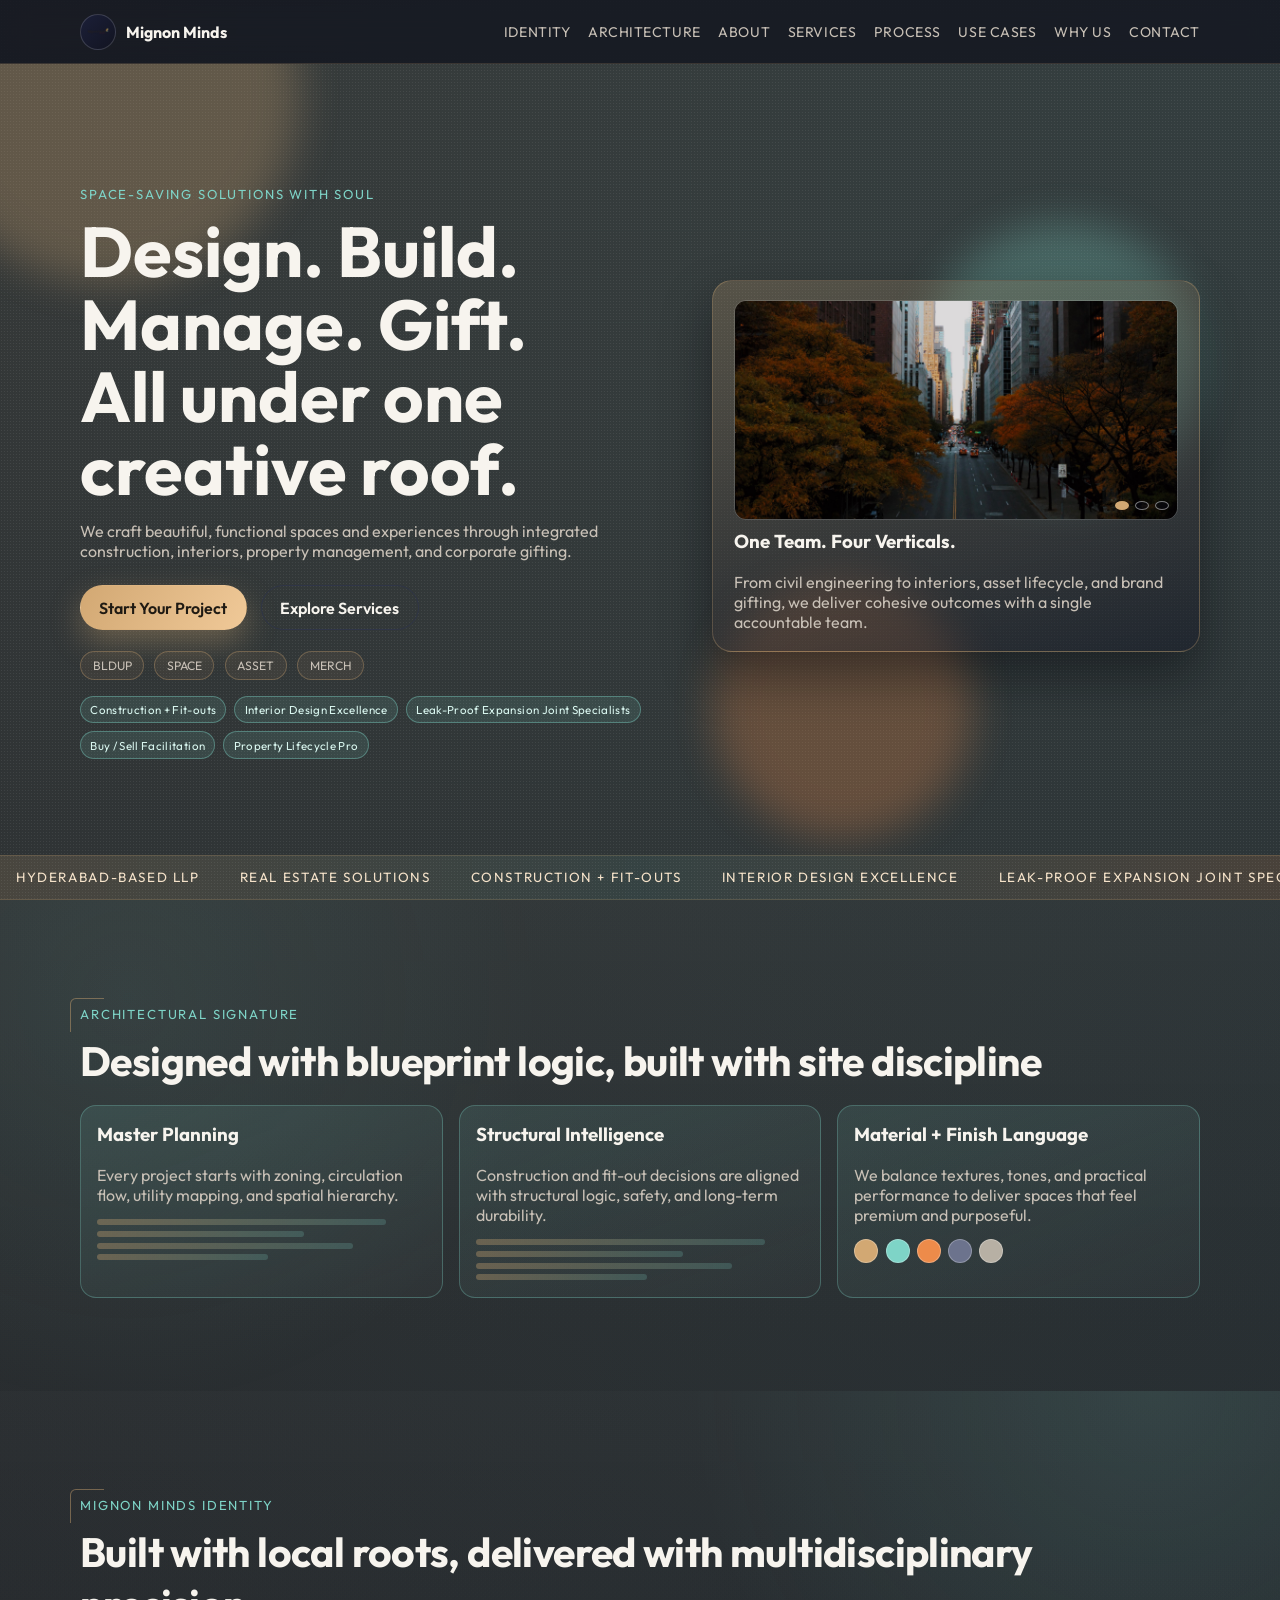
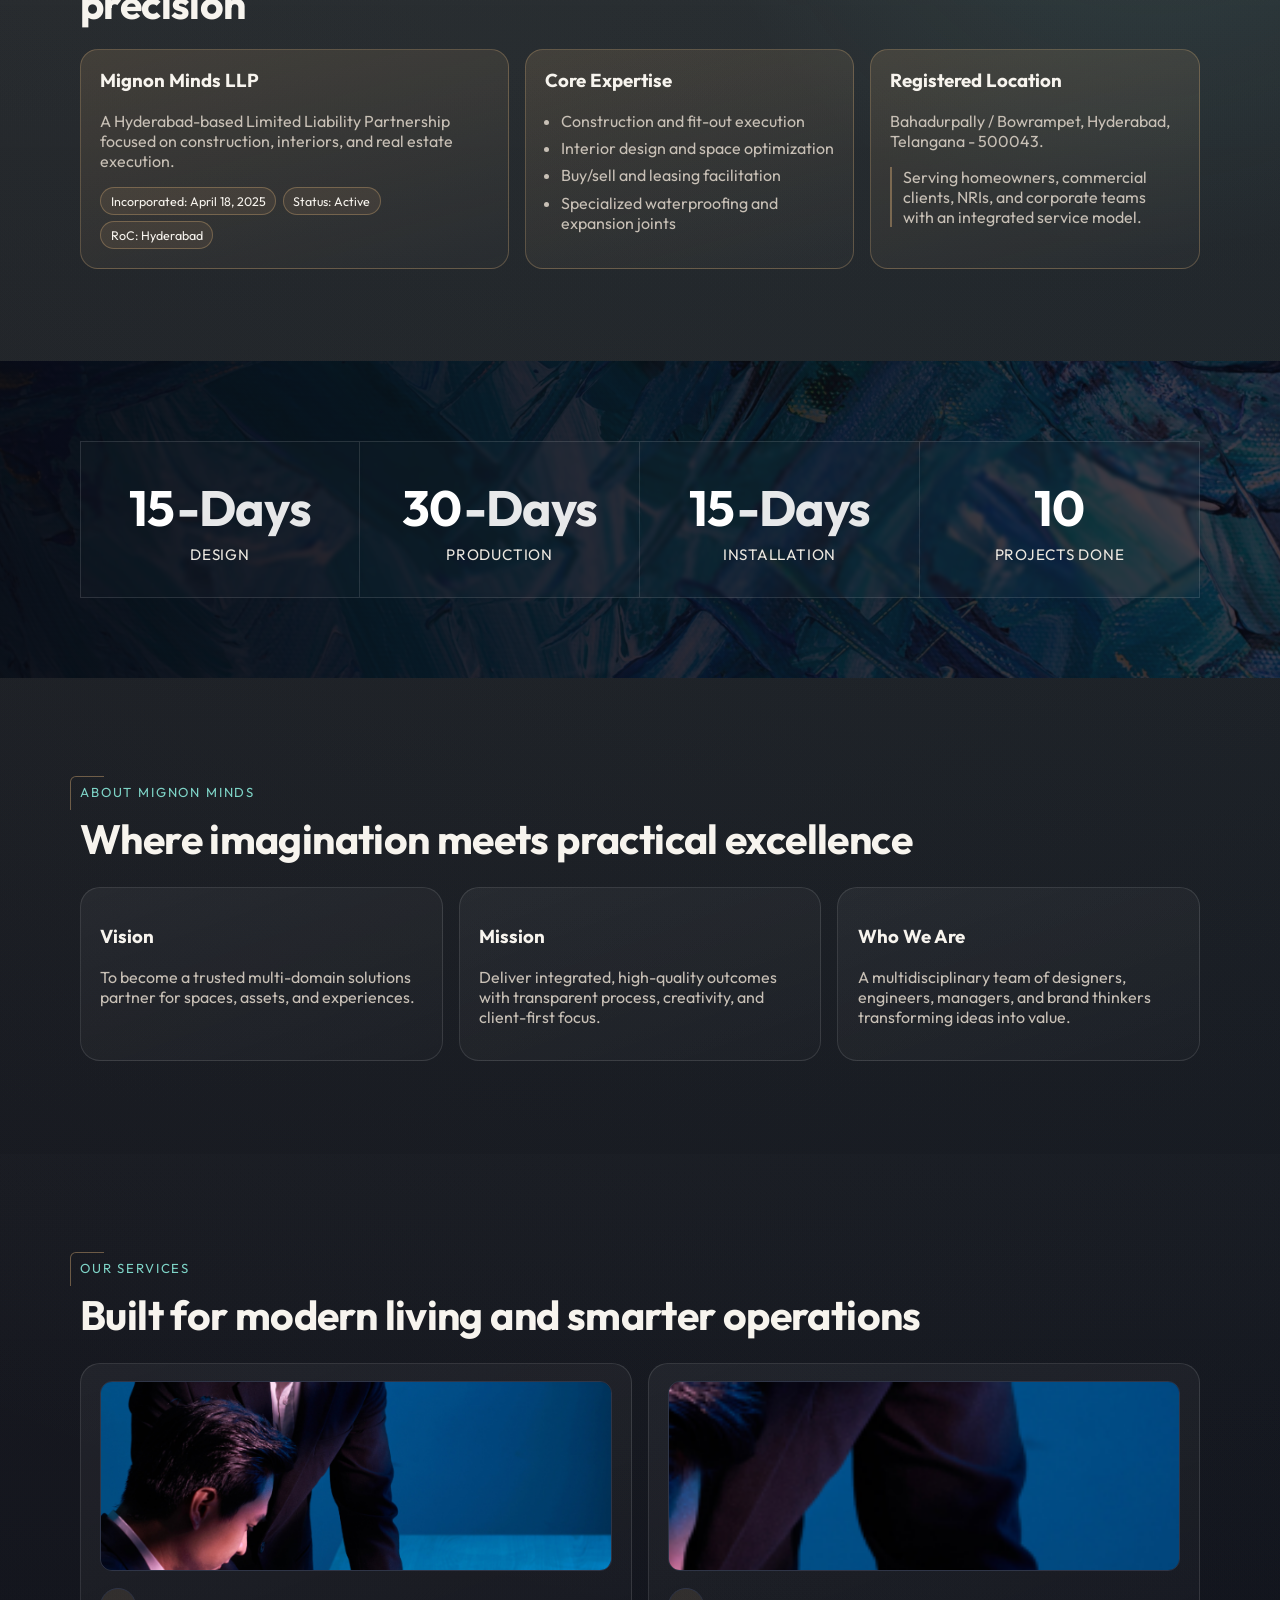
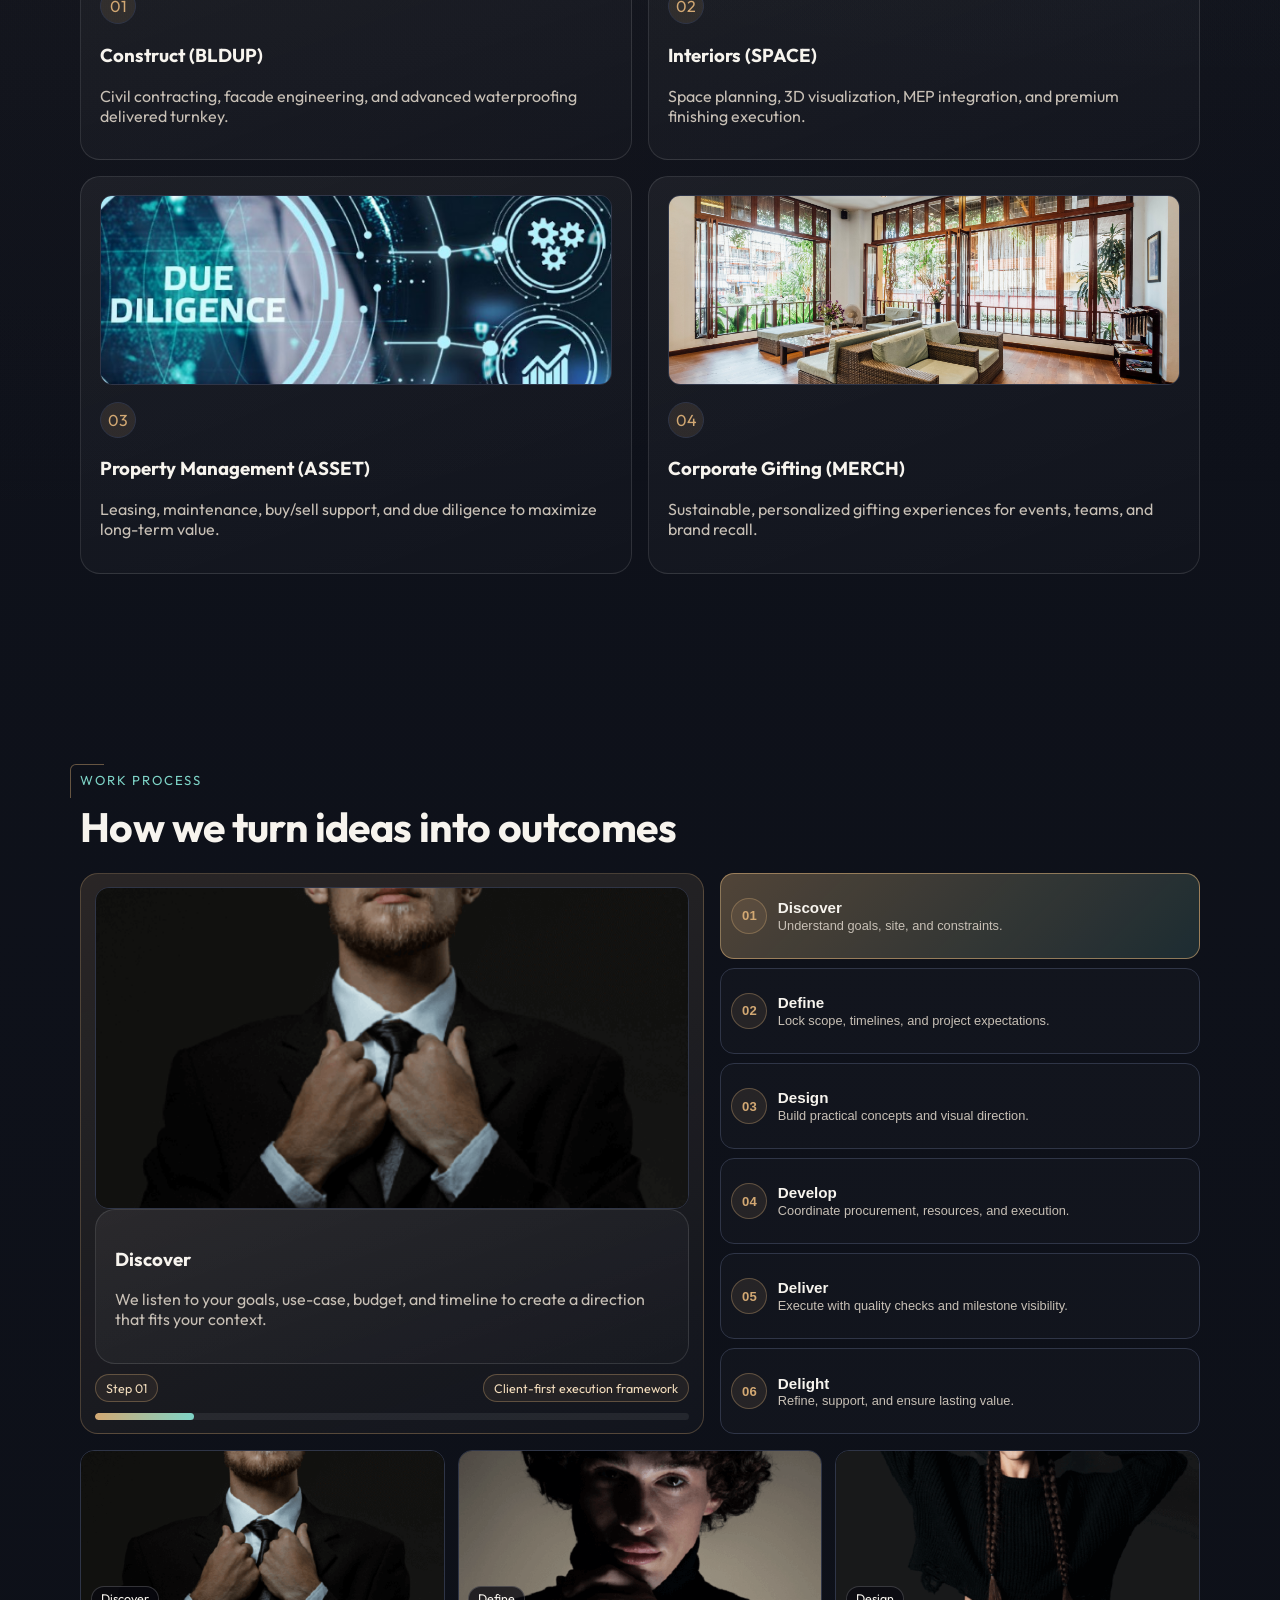
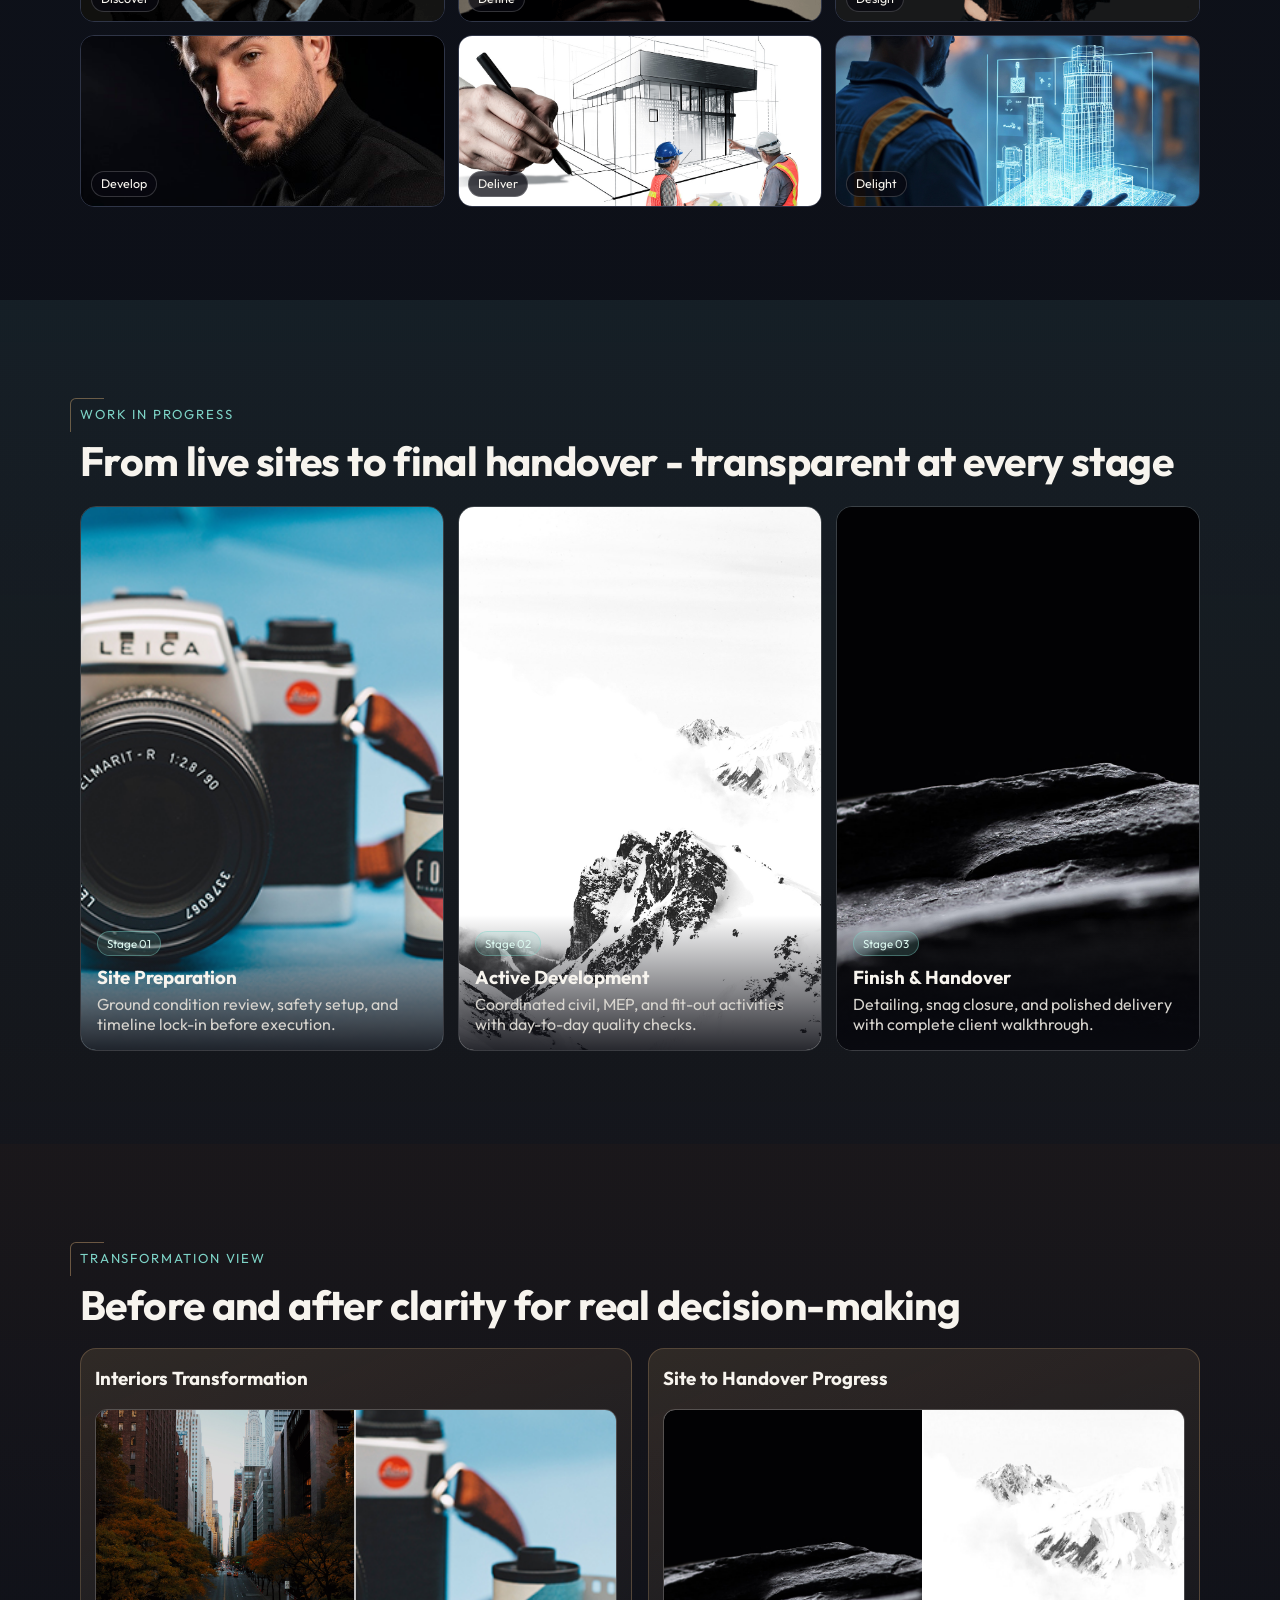
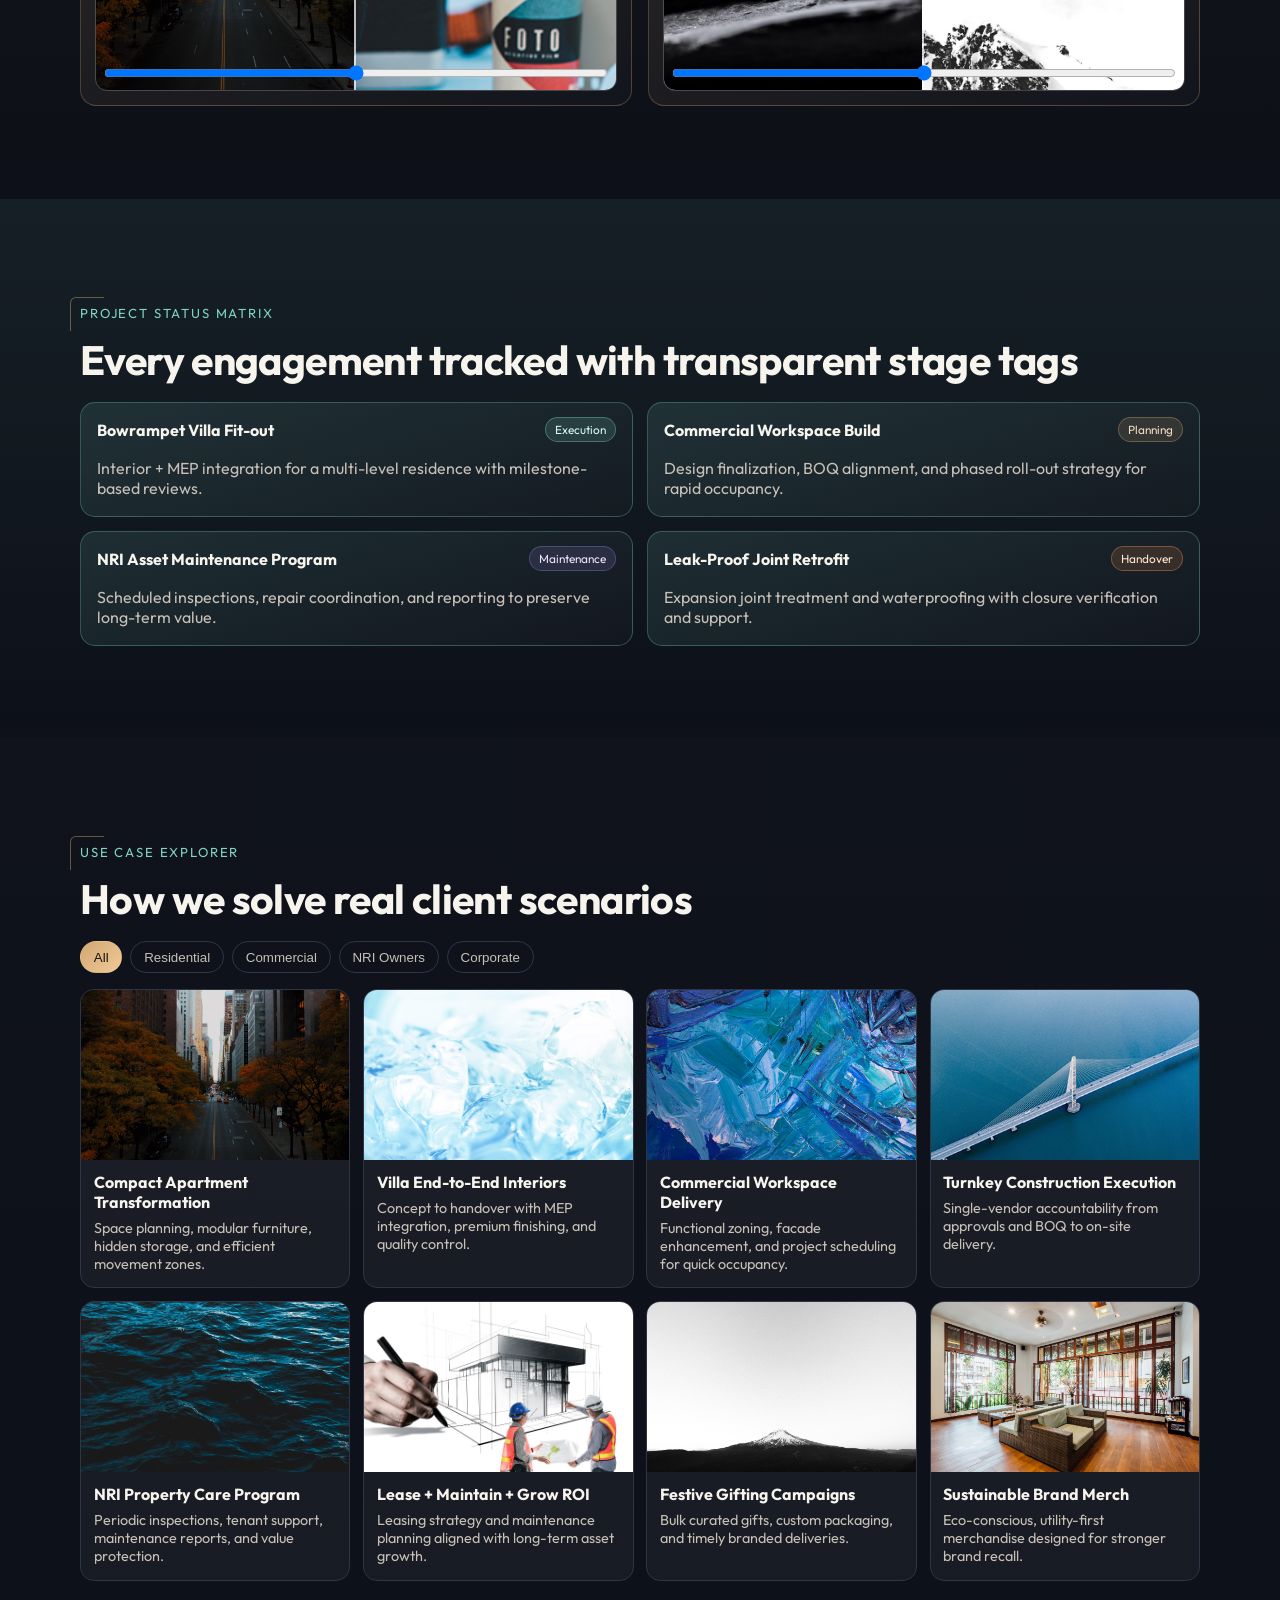
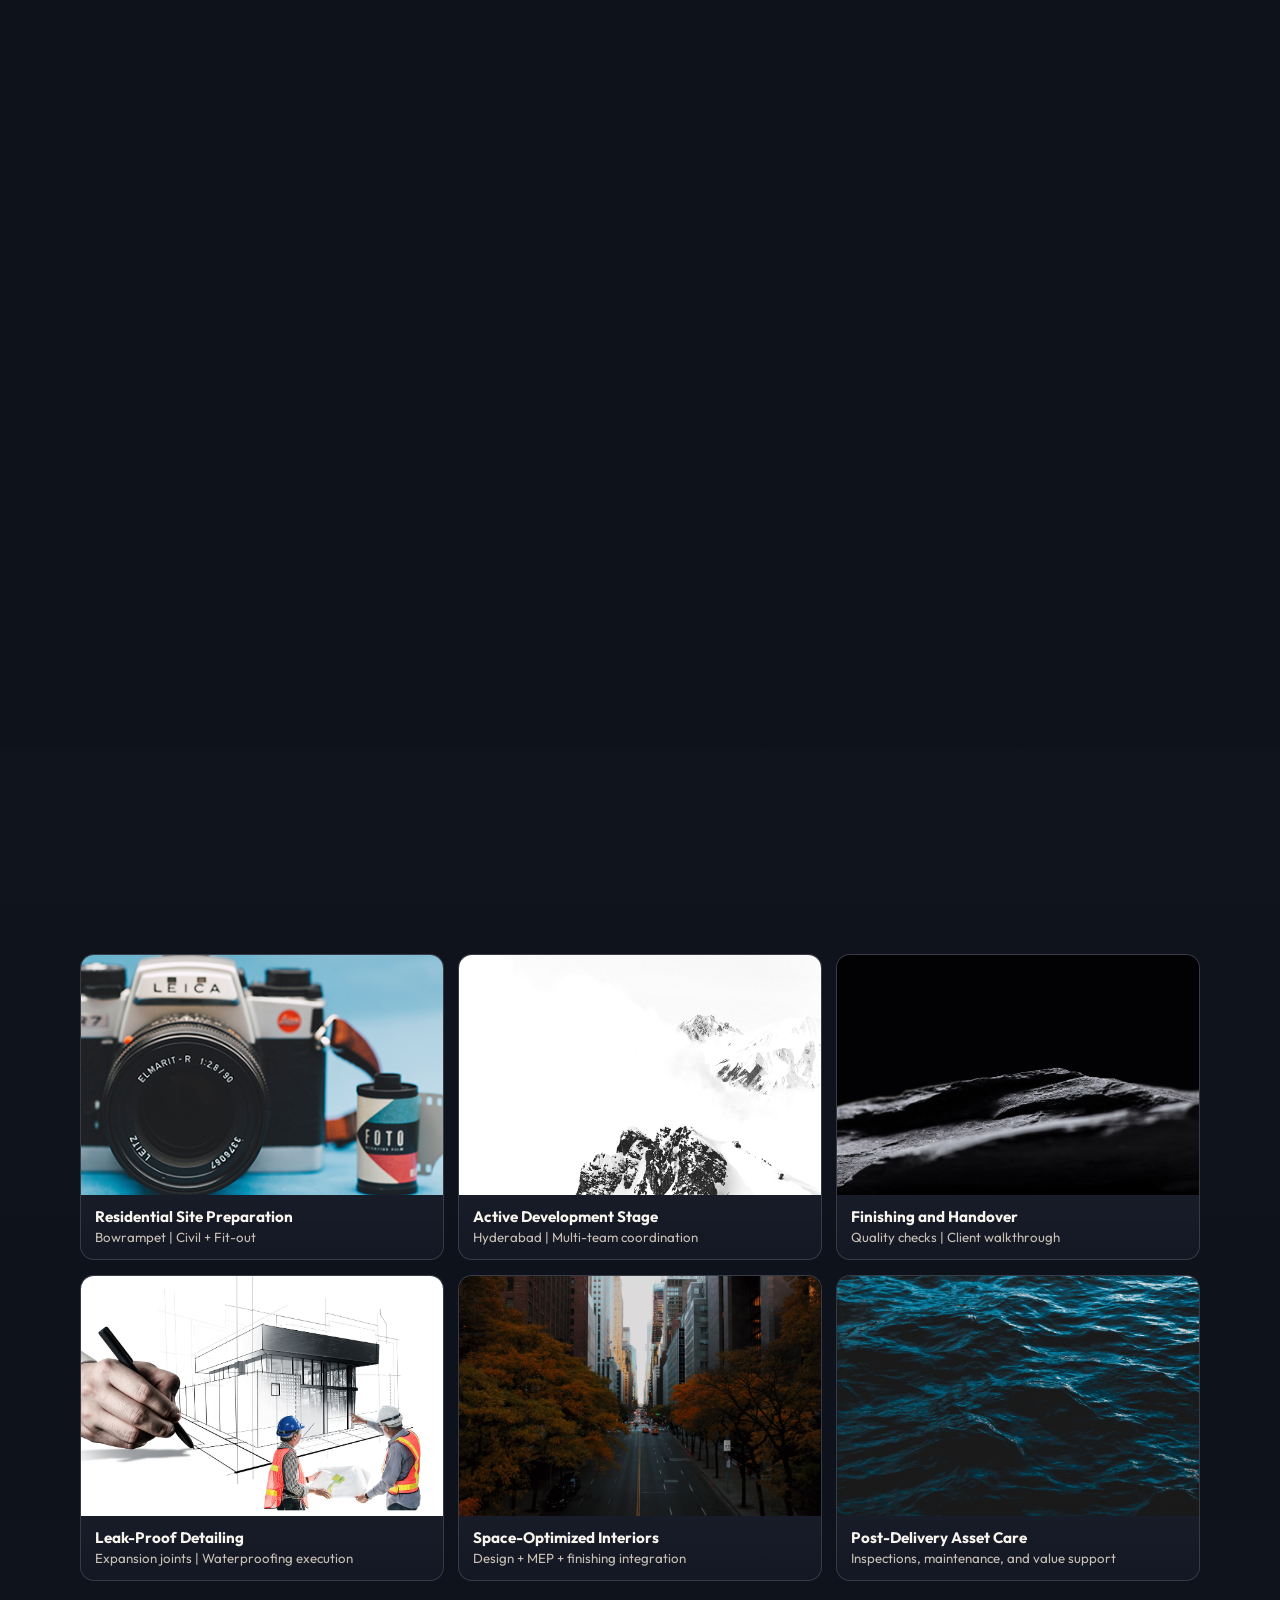
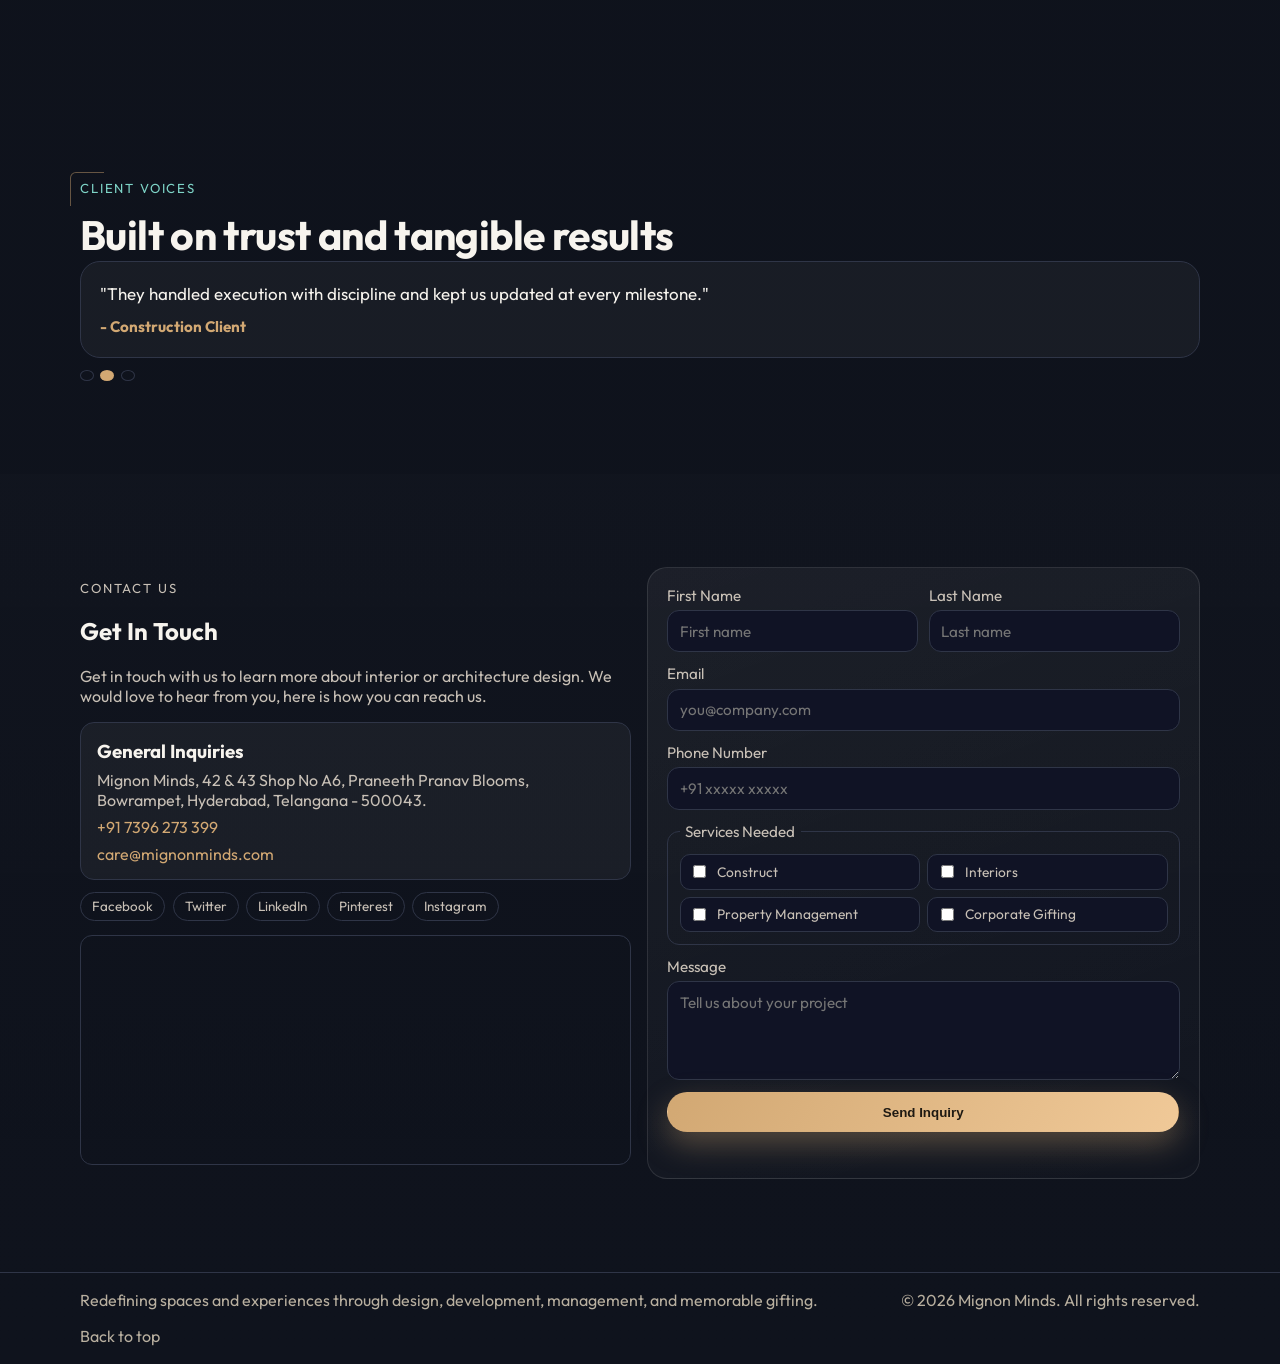
==== commit 315a1768: "minor updates" ====
--- a/index.html
+++ b/index.html
@@ -43,8 +43,7 @@
         <span class="orb orb-a"></span>
         <span class="orb orb-b"></span>
         <span class="orb orb-c"></span>
-        <span class="elevation elevation-a"></span>
-        <span class="elevation elevation-b"></span>
+
       </div>
       <div class="container hero-grid">
         <div class="hero-copy">
@@ -178,22 +177,23 @@
     </section>
 
     <section class="section stats">
+      <div class="stats-bg" aria-hidden="true"></div>
       <div class="container stats-grid">
         <article class="stat reveal">
-          <h2 data-count="7">0</h2>
-          <p>Years Experience</p>
+          <h2><span data-count="15">0</span><span class="metric-suffix">-Days</span></h2>
+          <p>Design</p>
         </article>
         <article class="stat reveal">
-          <h2 data-count="120">0</h2>
-          <p>Projects Delivered</p>
+          <h2><span data-count="30">0</span><span class="metric-suffix">-Days</span></h2>
+          <p>Production</p>
         </article>
         <article class="stat reveal">
-          <h2 data-count="95">0</h2>
-          <p>Happy Clients</p>
+          <h2><span data-count="15">0</span><span class="metric-suffix">-Days</span></h2>
+          <p>Installation</p>
         </article>
         <article class="stat reveal">
-          <h2 data-count="4">0</h2>
-          <p>Integrated Service Pillars</p>
+          <h2><span data-count="10">0</span></h2>
+          <p>Projects Done</p>
         </article>
       </div>
     </section>
--- a/styles.css
+++ b/styles.css
@@ -411,29 +411,59 @@
 .fl-4 { bottom: 10%; right: 16%; animation-delay: 3s; }
 
 .stats-grid {
+  position: relative;
   display: grid;
   grid-template-columns: repeat(4, 1fr);
-  gap: 0.9rem;
+  gap: 0;
+}
+
+.stats {
+  position: relative;
+  padding: 5rem 0;
+  overflow: hidden;
+}
+
+.stats-bg {
+  position: absolute;
+  inset: 0;
+  background:
+    linear-gradient(90deg, rgba(8, 9, 15, 0.92), rgba(8, 9, 15, 0.75)),
+    url("assets/images/gallery-architecture.jpeg") center/cover no-repeat;
+  transform: scale(1.03);
 }
 
 .stat {
-  background: linear-gradient(150deg, rgba(126, 212, 199, 0.12), rgba(255, 255, 255, 0.03));
-  border: 1px solid rgba(126, 212, 199, 0.28);
-  border-radius: var(--radius);
+  background: rgba(255, 255, 255, 0.02);
+  border-right: 1px solid rgba(255, 255, 255, 0.12);
+  border-top: 1px solid rgba(255, 255, 255, 0.12);
+  border-bottom: 1px solid rgba(255, 255, 255, 0.12);
+  backdrop-filter: blur(2px);
   text-align: center;
-  padding: 1.1rem;
-  backdrop-filter: blur(4px);
+  padding: 2.1rem 1rem;
+}
+
+.stat:first-child {
+  border-left: 1px solid rgba(255, 255, 255, 0.12);
 }
 
 .stat h2 {
   margin: 0;
-  font-size: 2.3rem;
-  color: var(--primary);
+  font-size: clamp(2rem, 4vw, 3.1rem);
+  color: #ffffff;
+  letter-spacing: -0.02em;
 }
 
 .stat p {
-  margin: 0.2rem 0 0;
-  color: var(--muted);
+  margin: 0.35rem 0 0;
+  color: #ece8e0;
+  text-transform: uppercase;
+  letter-spacing: 0.05em;
+  font-size: 0.95rem;
+}
+
+.metric-suffix {
+  opacity: 0.9;
+  margin-left: 0.06em;
 }
 
 .about-grid,
@@ -1450,6 +1480,16 @@
     grid-template-columns: 1fr;
   }
 
+  .stats-grid {
+    gap: 0.7rem;
+  }
+
+  .stat {
+    border: 1px solid rgba(255, 255, 255, 0.14);
+    border-radius: 14px;
+    padding: 1.35rem 1rem;
+  }
+
   .hero-floaters {
     display: none;
   }
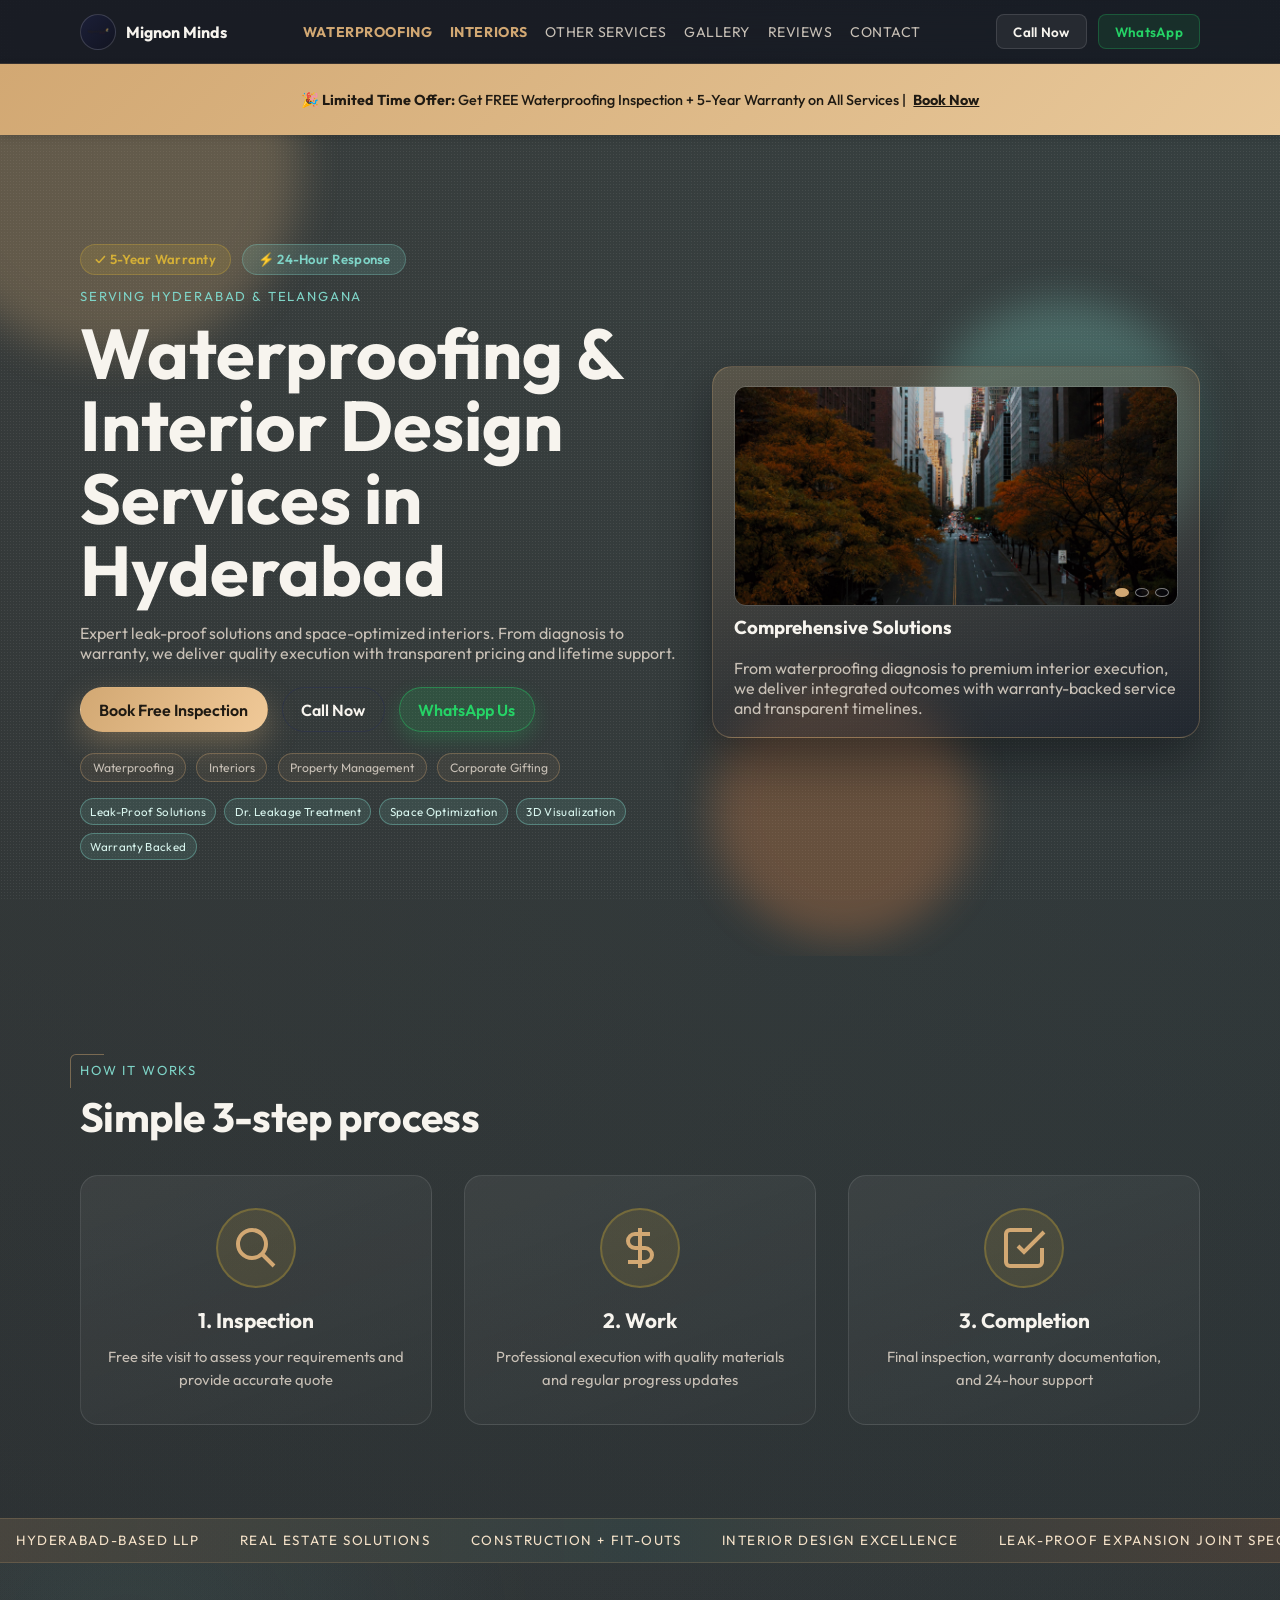
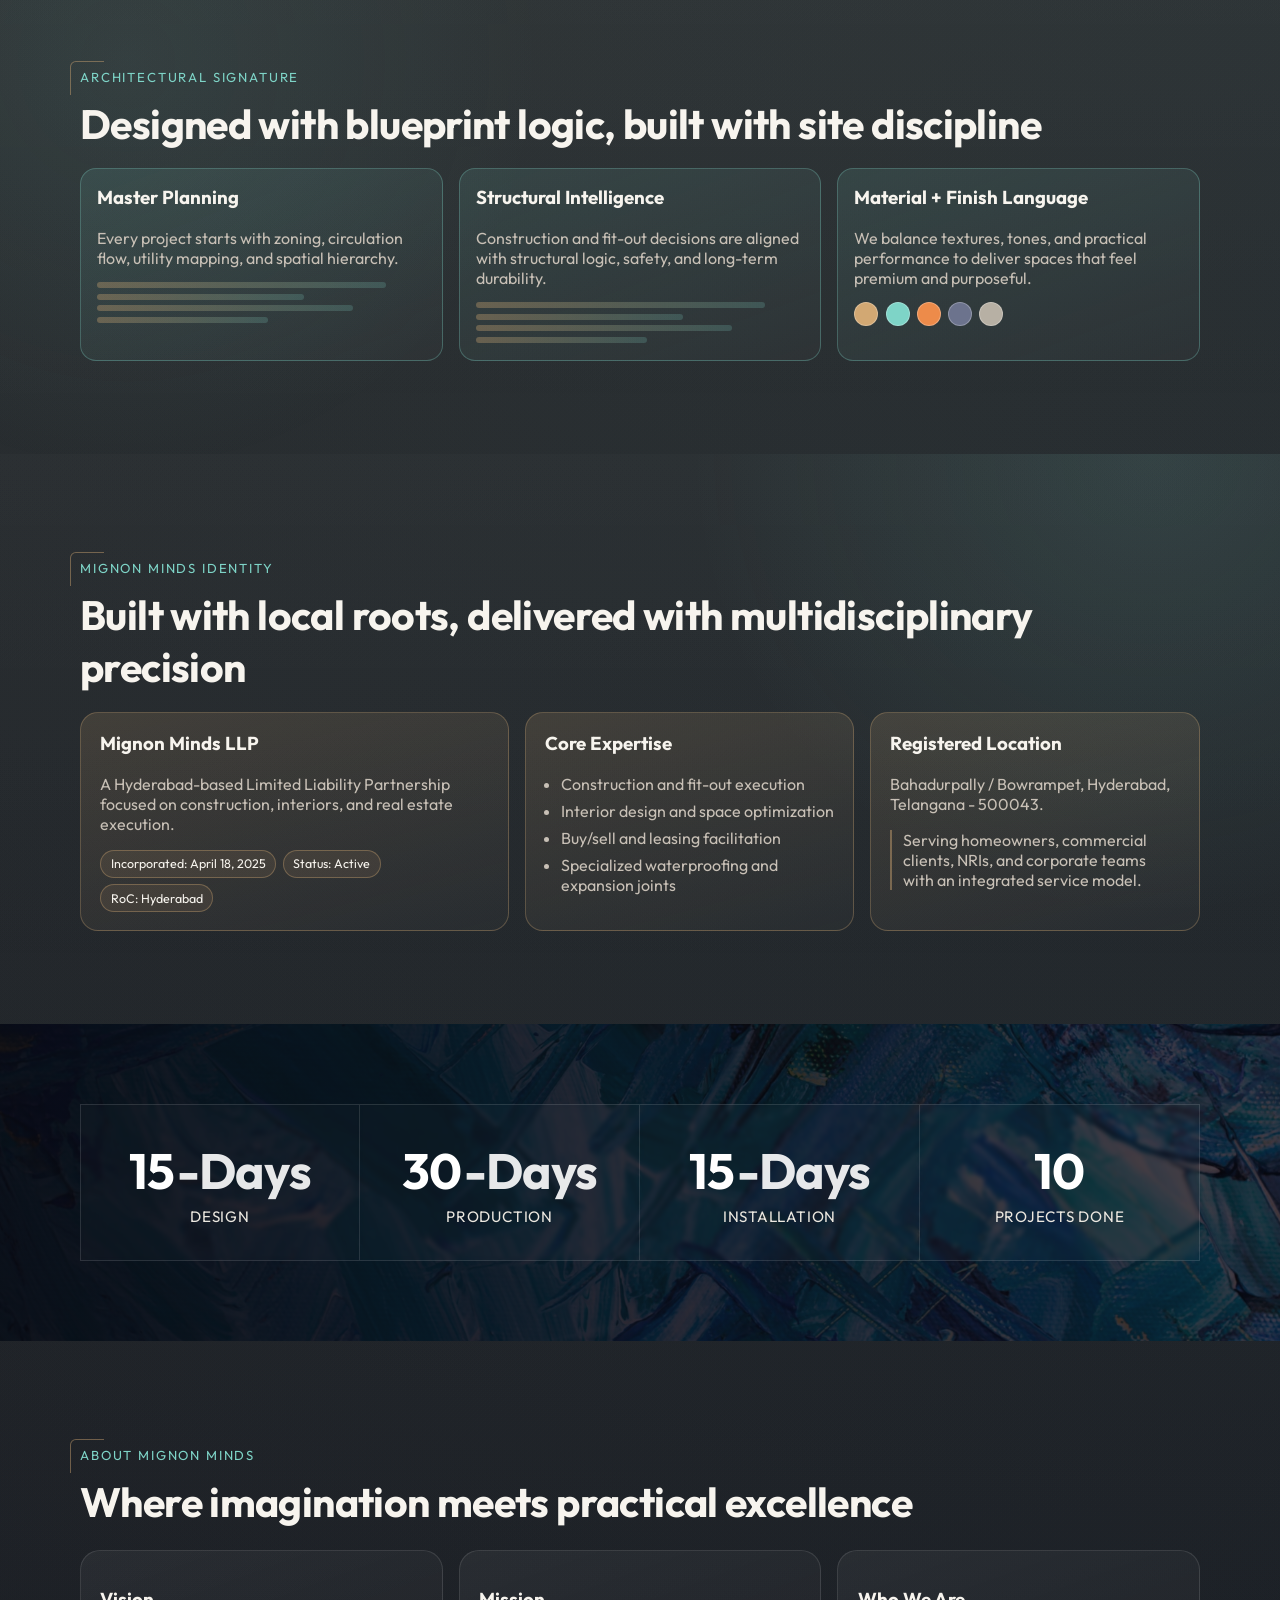
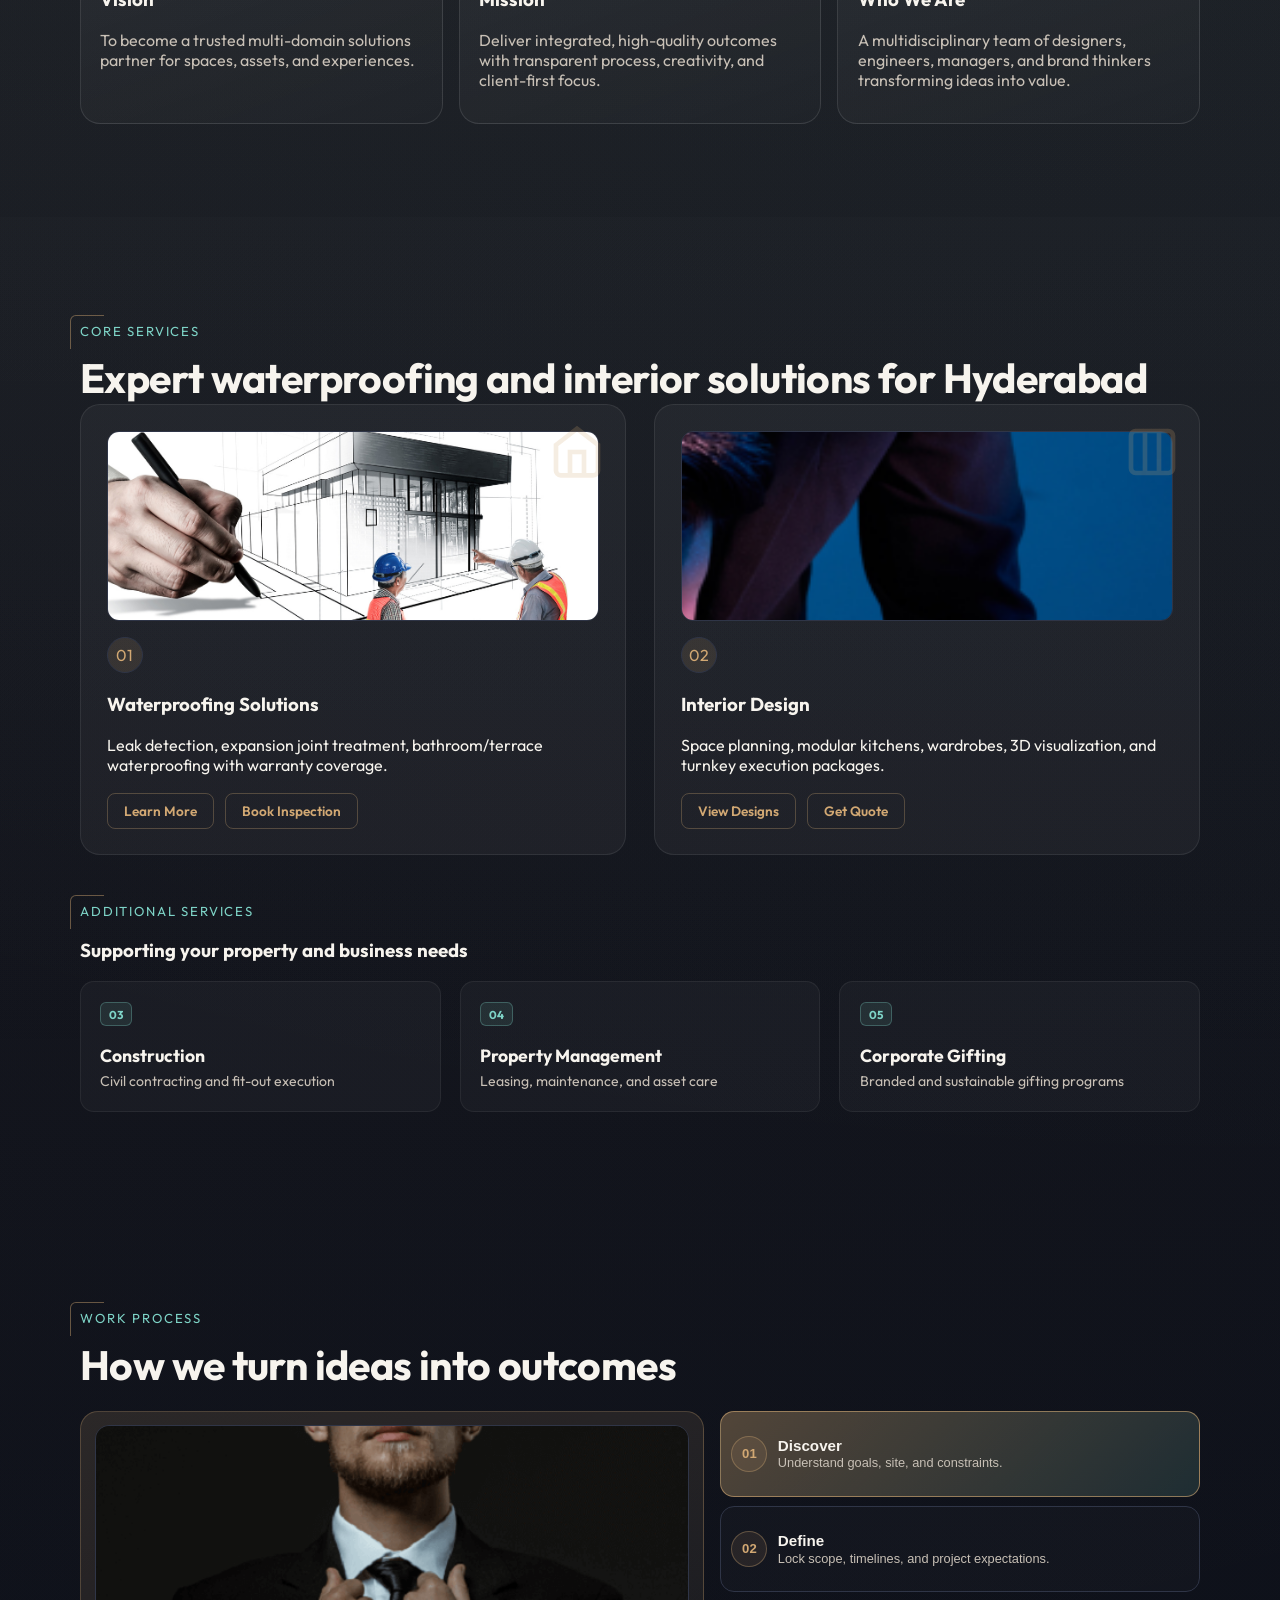
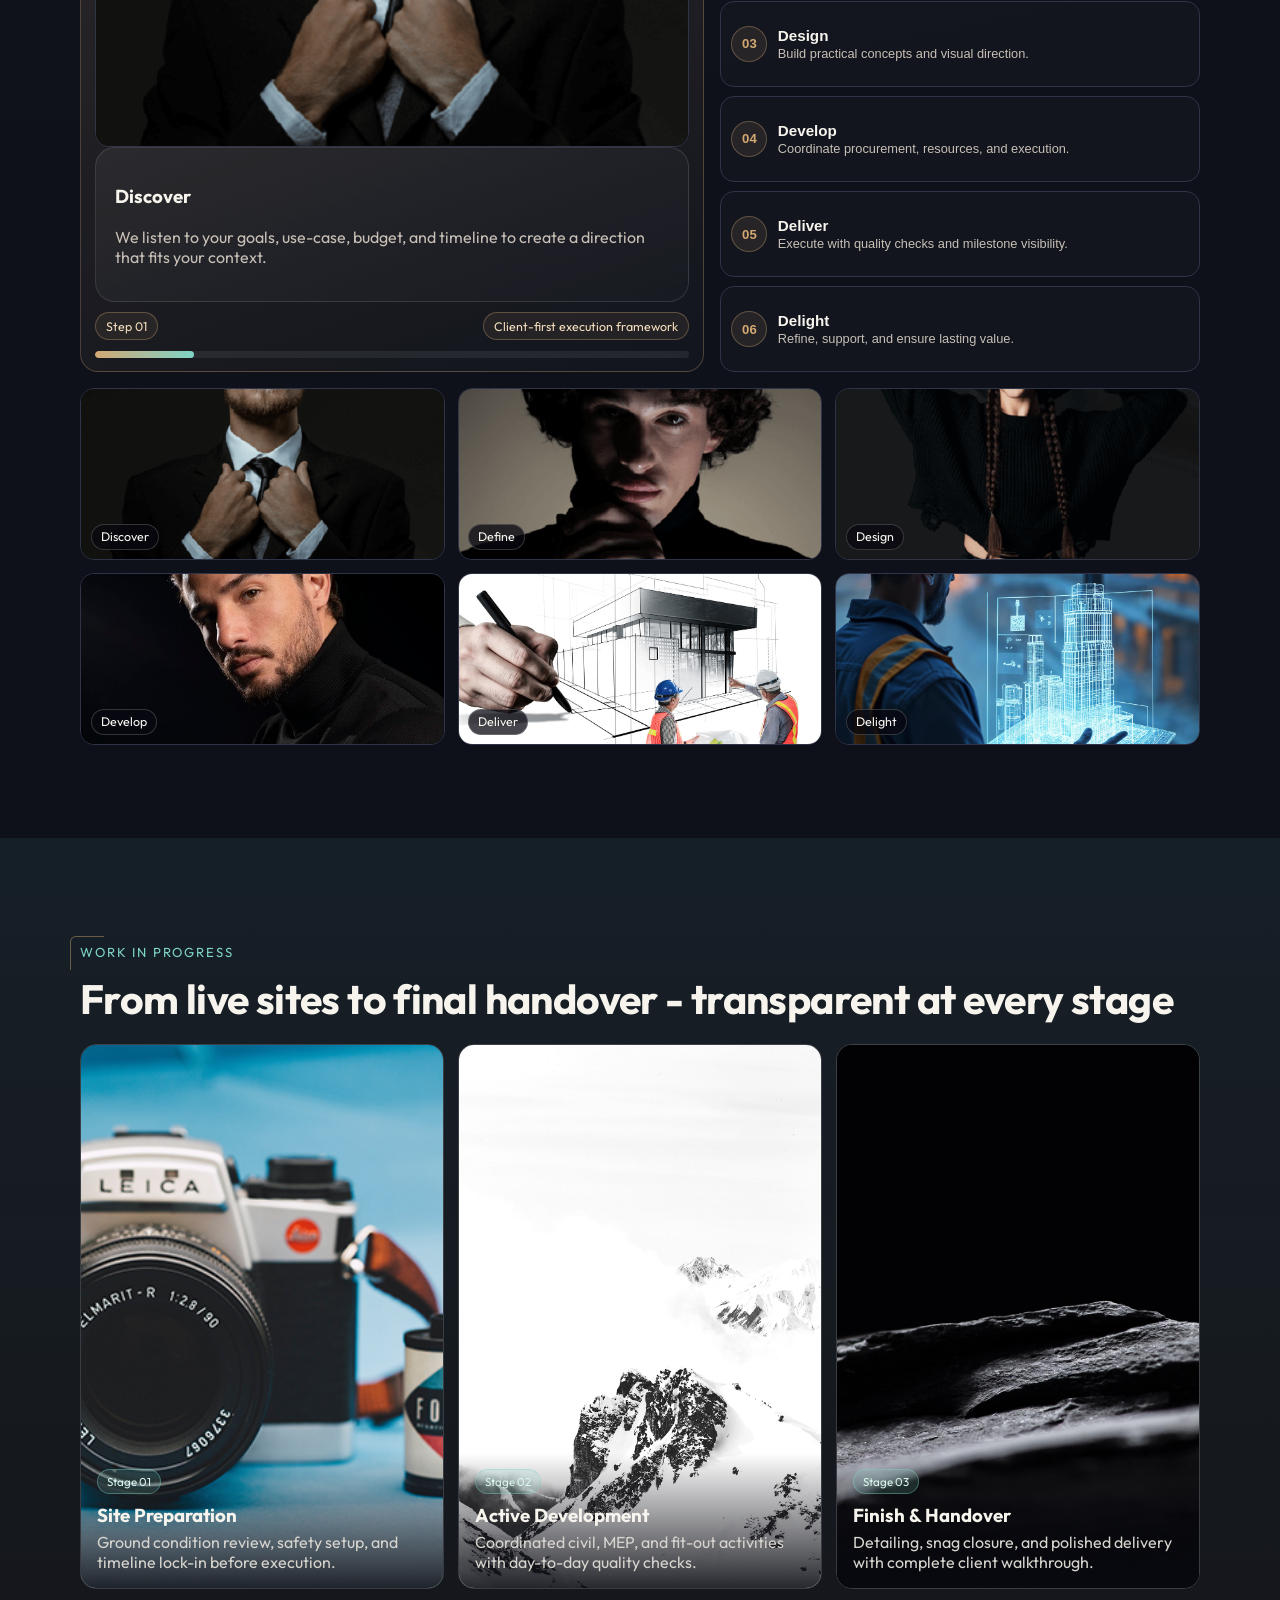
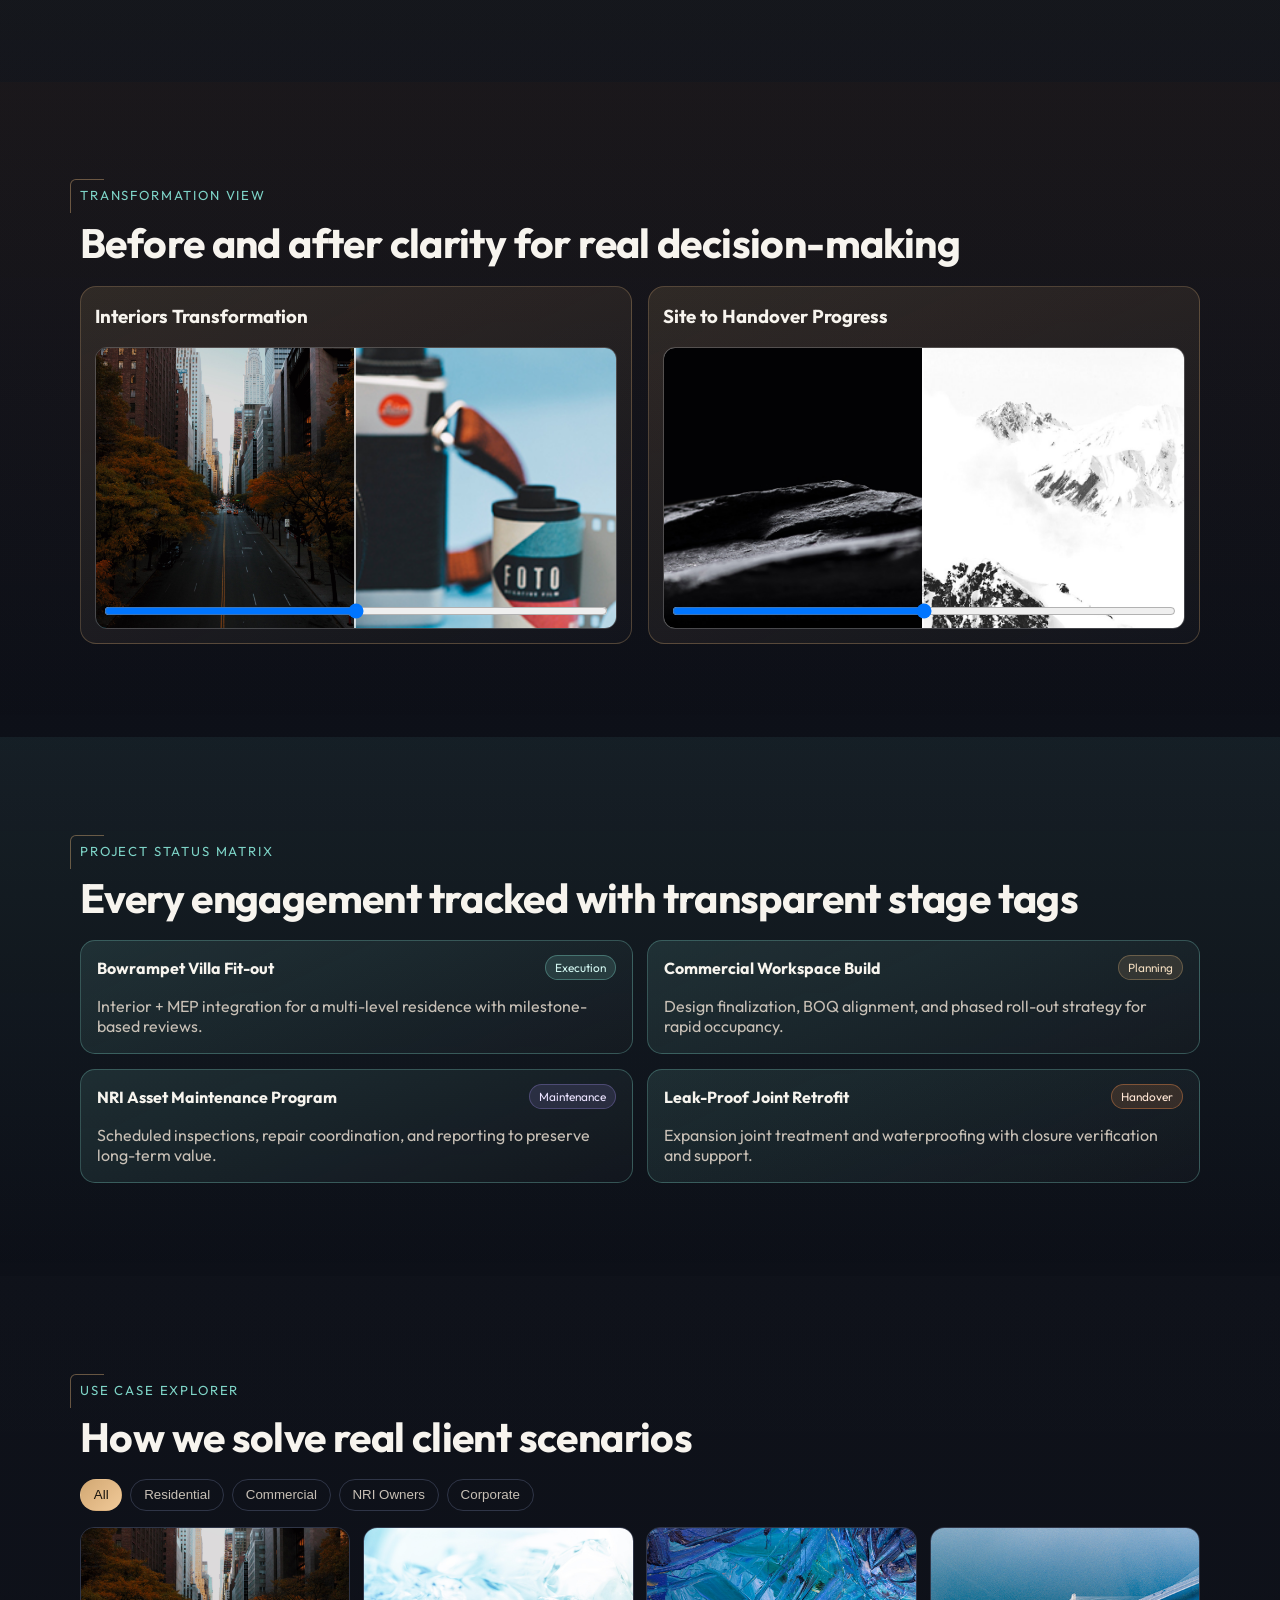
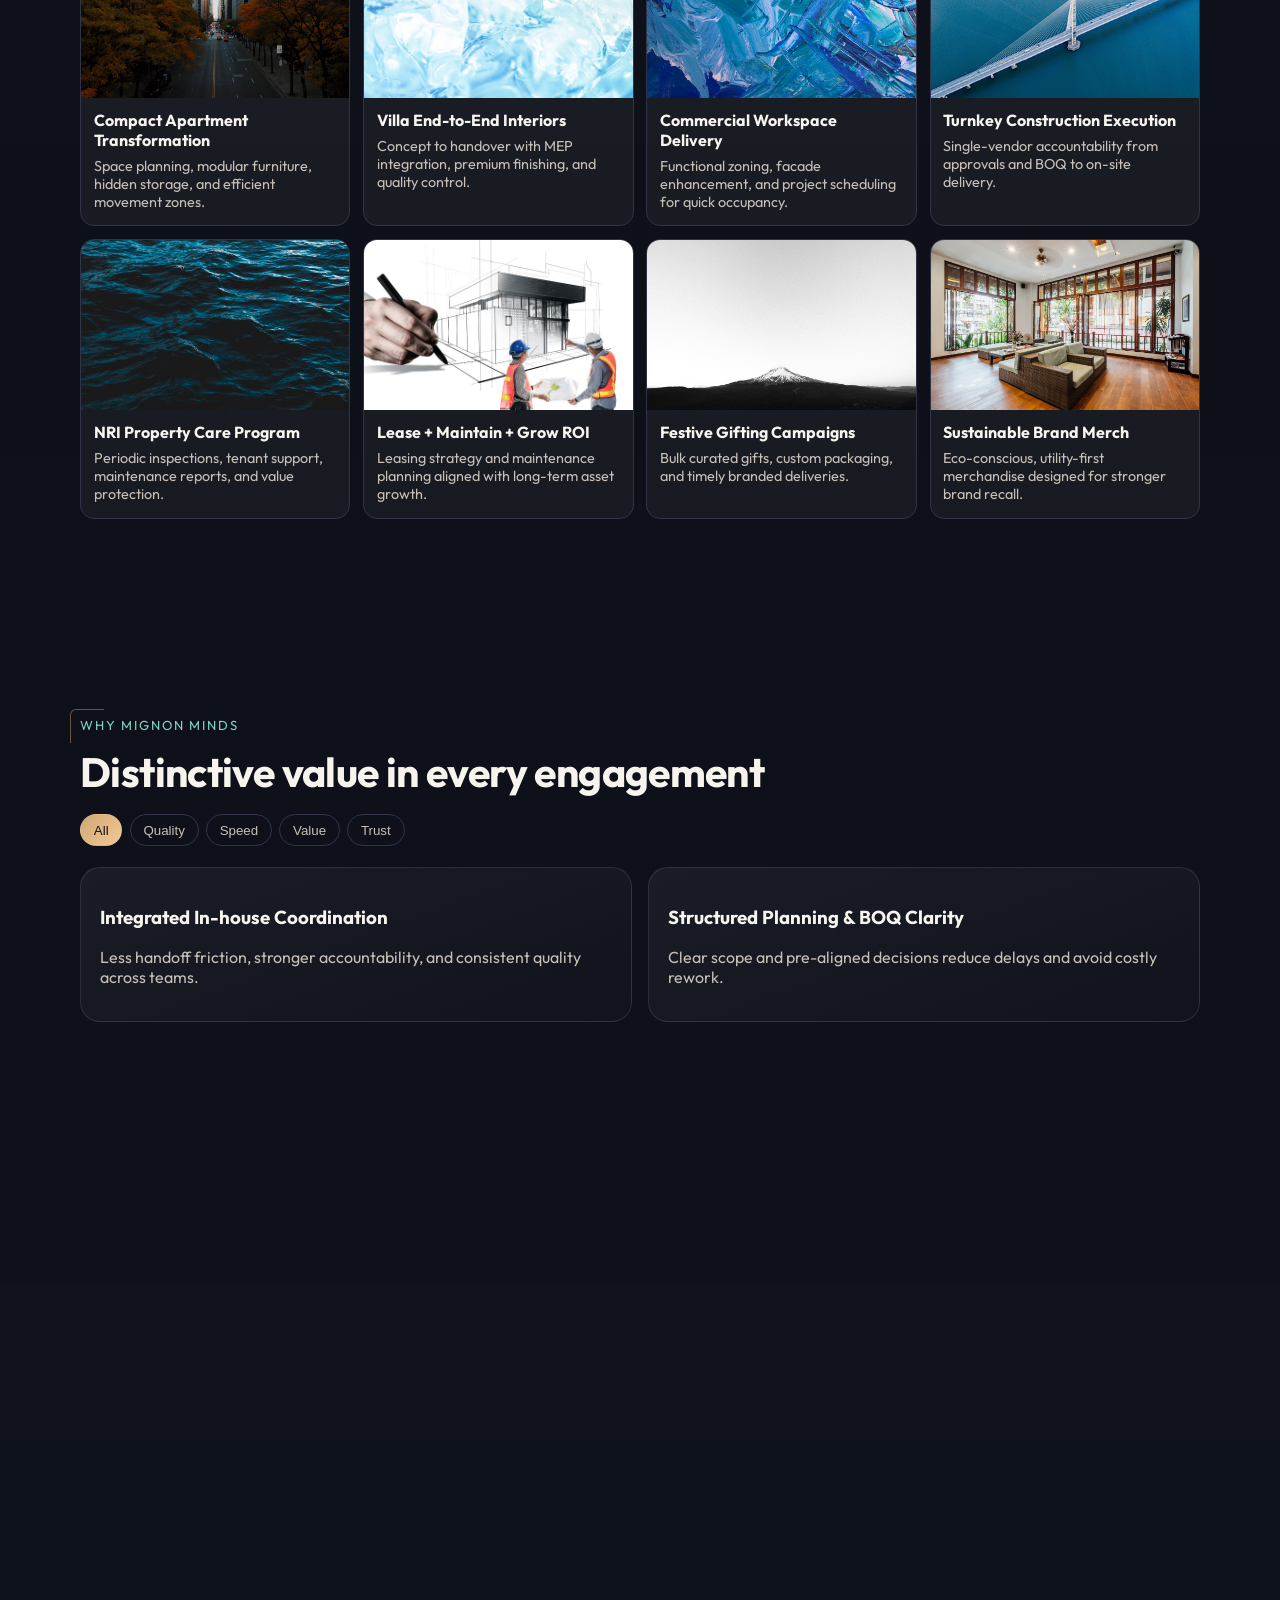
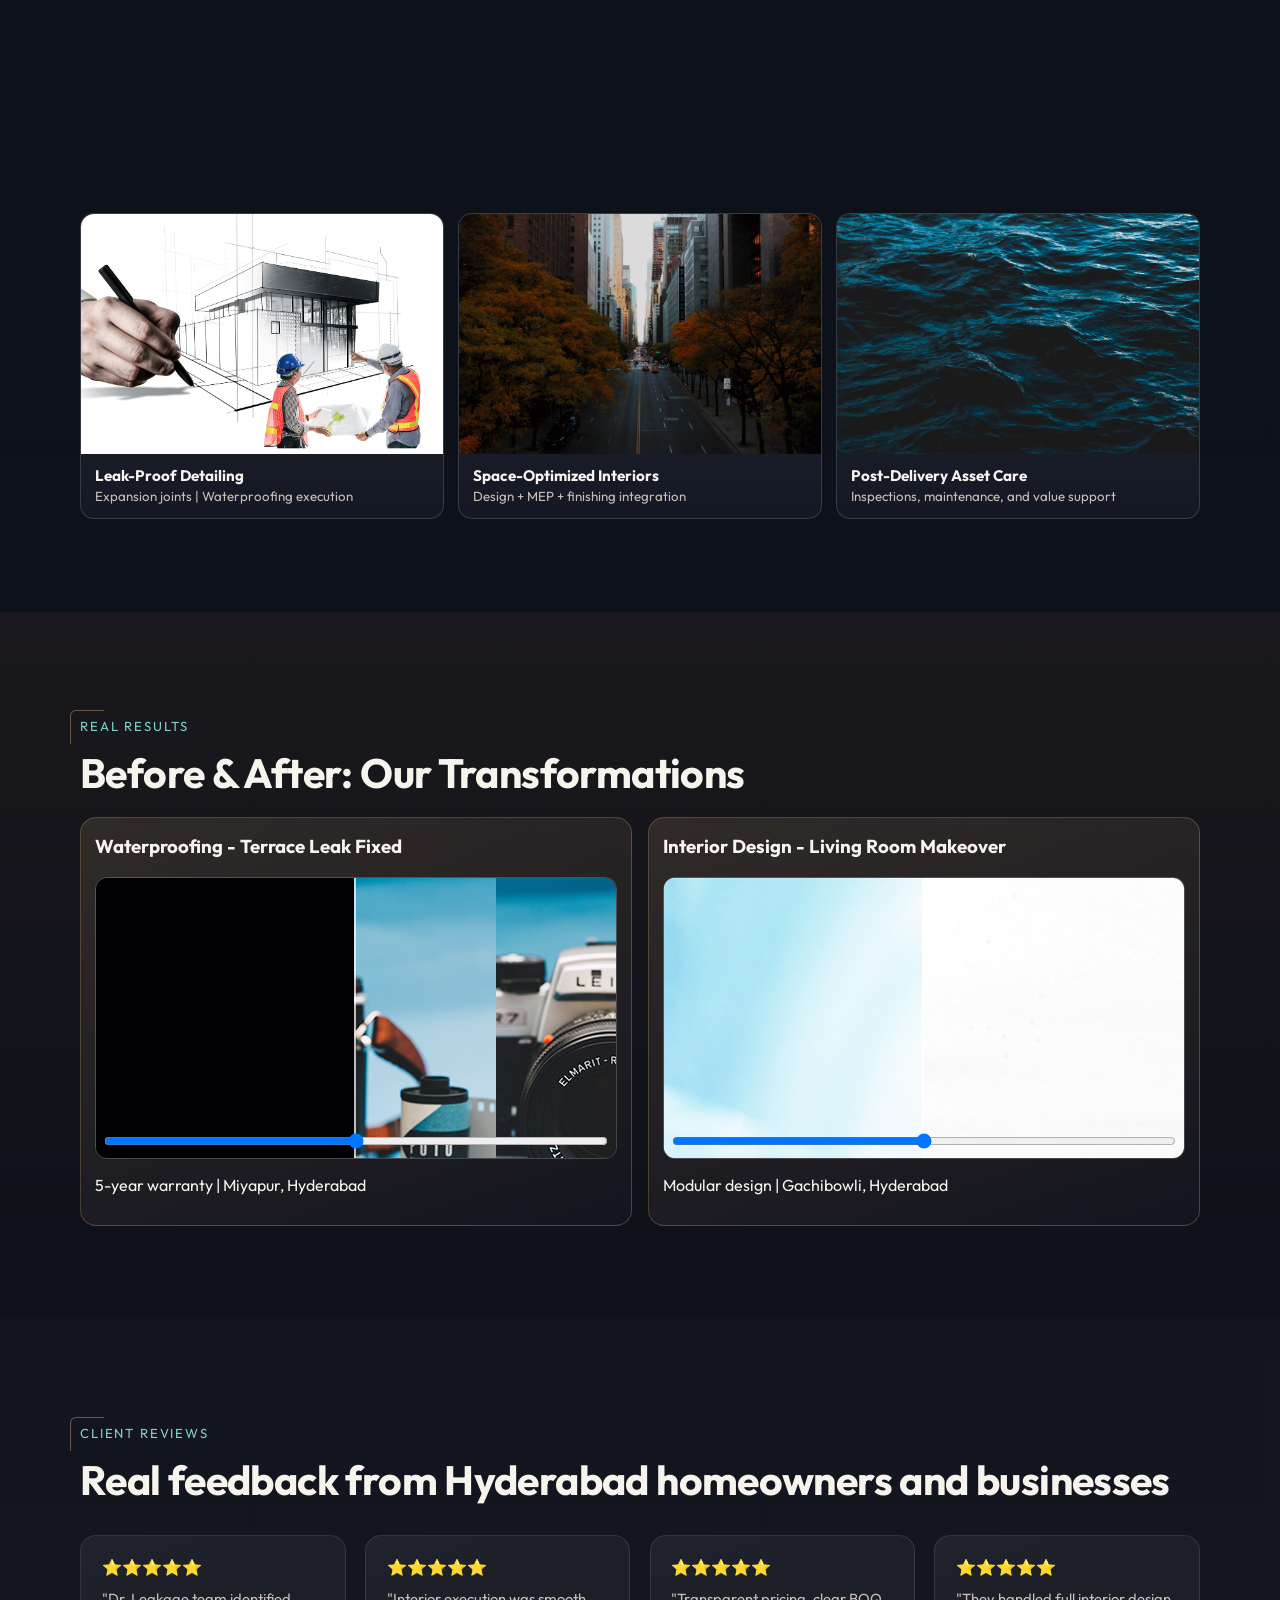
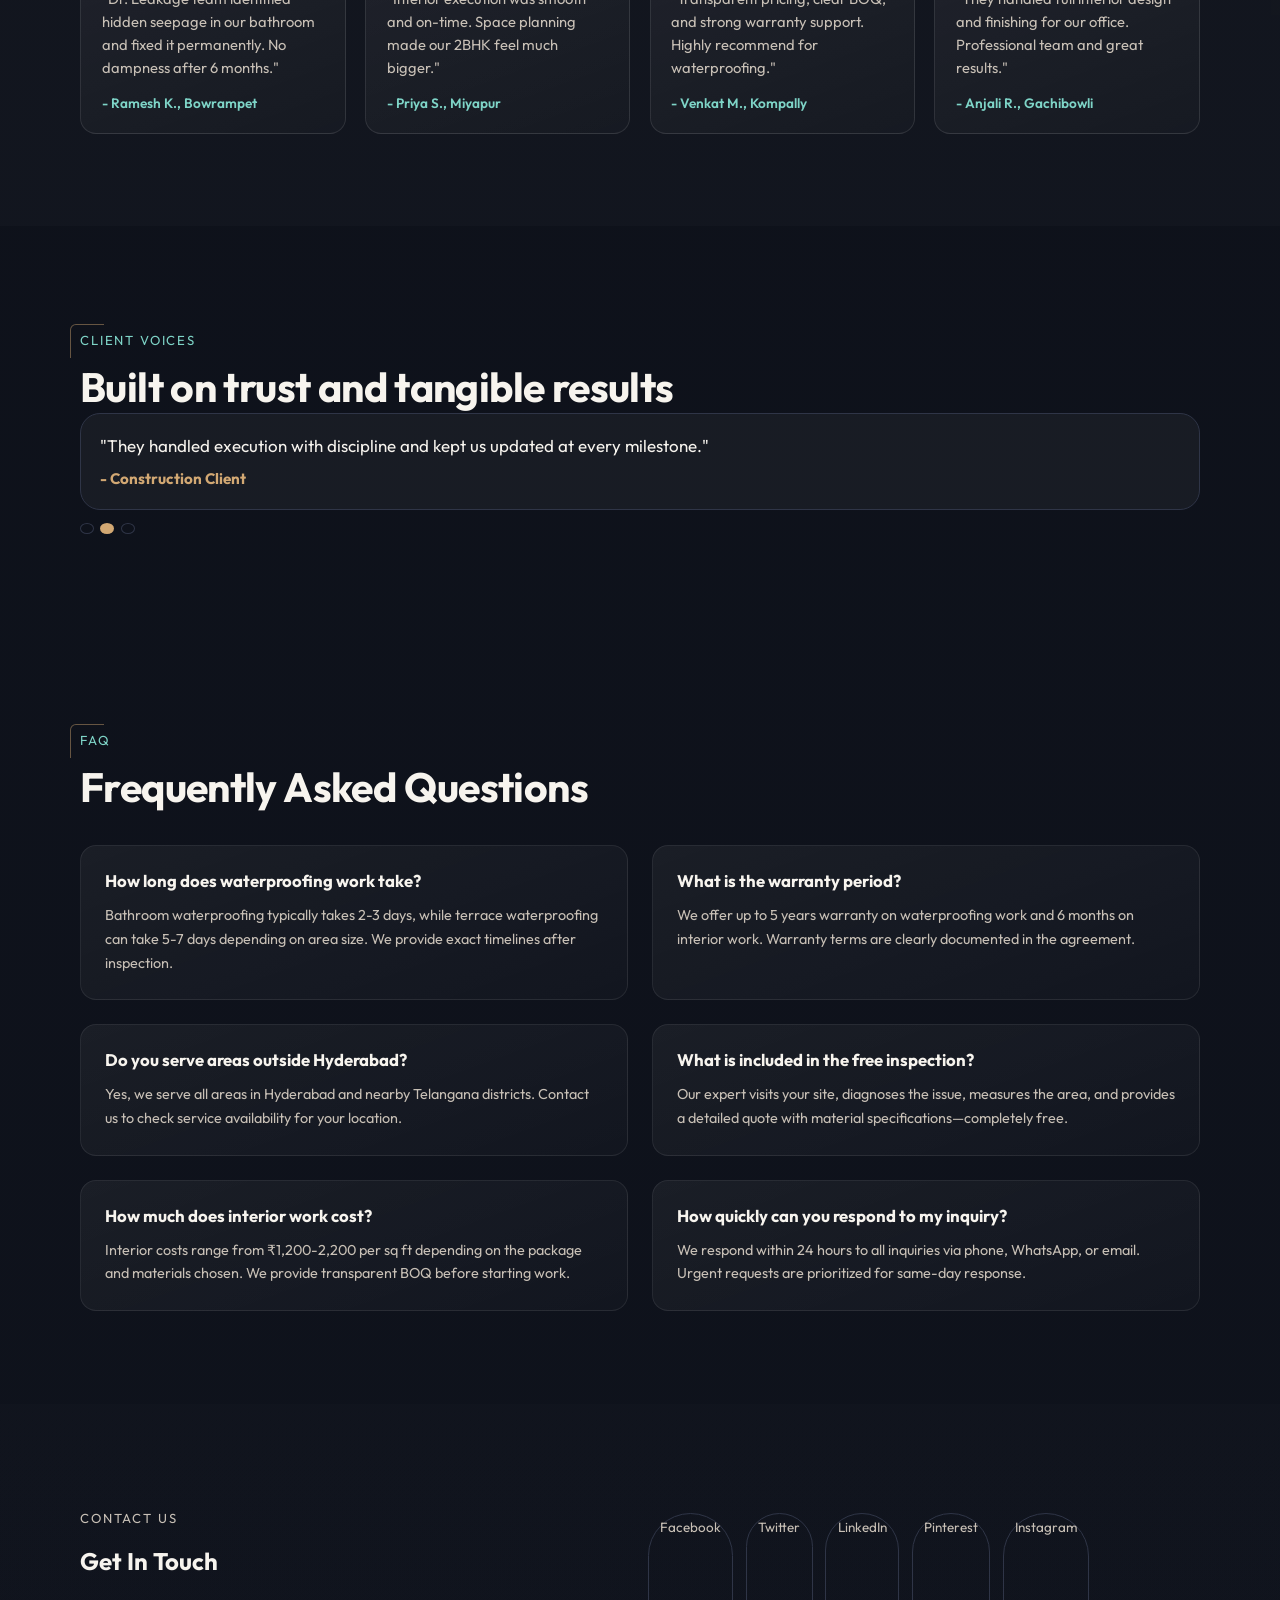
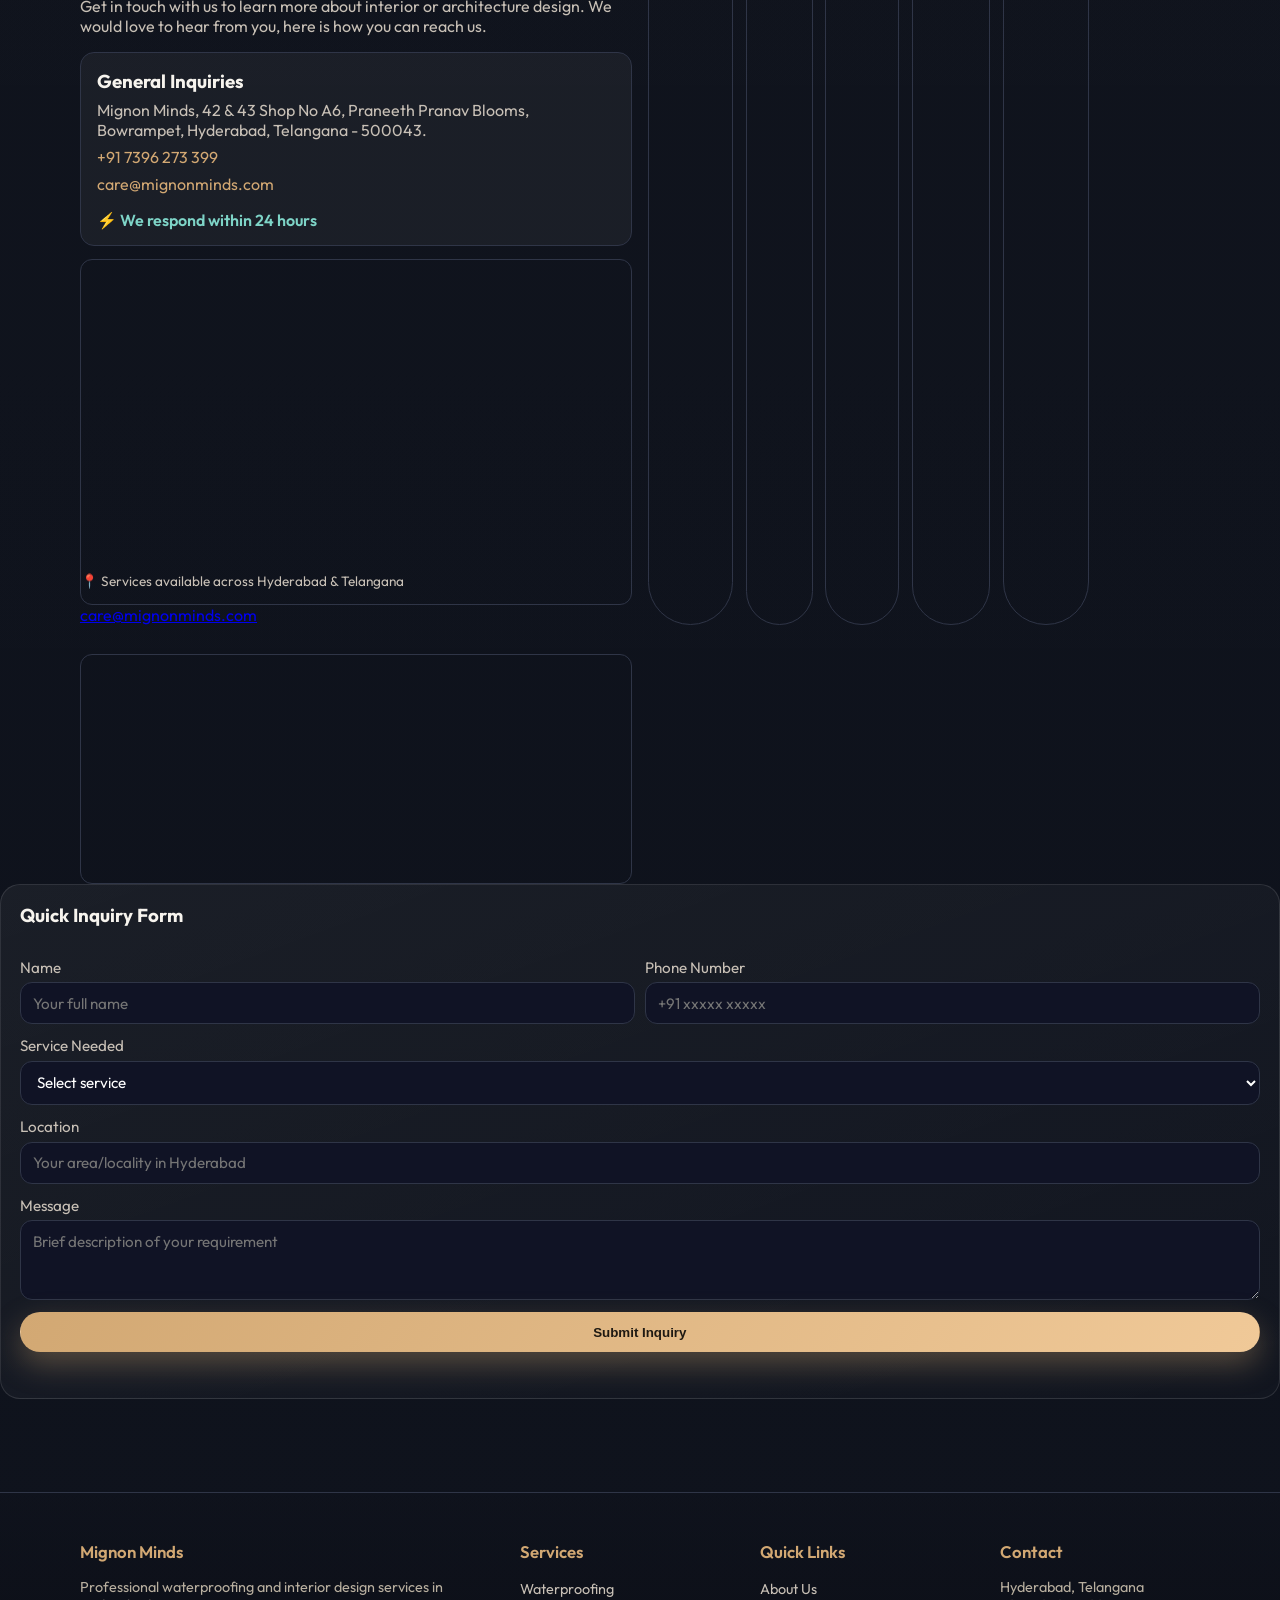
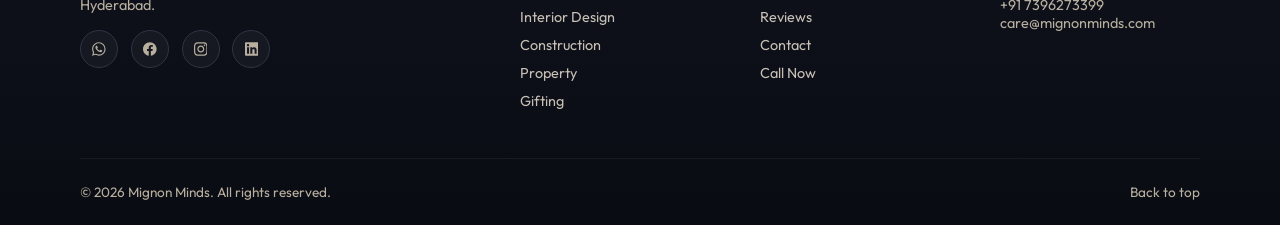
==== commit c089fbb8: "suggested modifications" ====
--- a/index.html
+++ b/index.html
@@ -3,8 +3,8 @@
 <head>
   <meta charset="utf-8">
   <meta name="viewport" content="width=device-width, initial-scale=1">
-  <meta name="description" content="Mignon Minds - Space-saving solutions across construct, interiors, property management, and corporate gifting.">
-  <title>Mignon Minds | Space-Saving Solutions</title>
+  <meta name="description" content="Mignon Minds - Professional Waterproofing & Interior Design Services in Hyderabad. Leak-proof solutions and space-optimized interiors.">
+  <title>Mignon Minds | Waterproofing & Interior Design Services in Hyderabad</title>
   <link rel="preconnect" href="https://fonts.googleapis.com">
   <link rel="preconnect" href="https://fonts.gstatic.com" crossorigin>
   <link href="https://fonts.googleapis.com/css2?family=Outfit:wght@300;400;500;600;700;800&display=swap" rel="stylesheet">
@@ -22,15 +22,17 @@
         <span class="brand-text">Mignon Minds</span>
       </a>
       <nav class="nav" id="main-nav">
-        <a href="#identity">Identity</a>
-        <a href="#architecture">Architecture</a>
-        <a href="#about">About</a>
-        <a href="#services">Services</a>
-        <a href="#process">Process</a>
-        <a href="#use-cases">Use Cases</a>
-        <a href="#work">Why Us</a>
+        <a href="waterproofing.html" class="nav-primary">Waterproofing</a>
+        <a href="interiors.html" class="nav-primary">Interiors</a>
+        <a href="#services">Other Services</a>
+        <a href="gallery.html">Gallery</a>
+        <a href="#reviews">Reviews</a>
         <a href="#contact">Contact</a>
       </nav>
+      <div class="header-actions">
+        <a href="tel:+917396273399" class="quick-btn">Call Now</a>
+        <a href="https://wa.me/917396273399?text=Hi%2C%20I%20need%20help%20with" class="quick-btn whatsapp-btn" target="_blank">WhatsApp</a>
+      </div>
       <button class="menu-btn" id="menu-btn" aria-label="Open menu">
         <span></span><span></span><span></span>
       </button>
@@ -38,6 +40,12 @@
   </header>
 
   <main id="home">
+    <div class="offer-banner">
+      <div class="container">
+        <p>🎉 <strong>Limited Time Offer:</strong> Get FREE Waterproofing Inspection + 5-Year Warranty on All Services | <a href="#contact">Book Now</a></p>
+      </div>
+    </div>
+
     <section class="hero section">
       <div class="hero-bg">
         <span class="orb orb-a"></span>
@@ -47,28 +55,33 @@
       </div>
       <div class="container hero-grid">
         <div class="hero-copy">
-          <p class="eyebrow reveal">Space-saving solutions with soul</p>
-          <h1 class="reveal">Design. Build. Manage. Gift.<br>All under one creative roof.</h1>
+          <div class="hero-badges reveal">
+            <span class="badge-warranty">✓ 5-Year Warranty</span>
+            <span class="badge-response">⚡ 24-Hour Response</span>
+          </div>
+          <p class="eyebrow reveal">Serving Hyderabad & Telangana</p>
+          <h1 class="reveal">Waterproofing & Interior Design Services in Hyderabad</h1>
           <p class="lead reveal">
-            We craft beautiful, functional spaces and experiences through integrated
-            construction, interiors, property management, and corporate gifting.
+            Expert leak-proof solutions and space-optimized interiors. From diagnosis to warranty,
+            we deliver quality execution with transparent pricing and lifetime support.
           </p>
           <div class="hero-actions reveal">
-            <a href="#contact" class="btn btn-primary">Start Your Project</a>
-            <a href="#services" class="btn btn-ghost">Explore Services</a>
+            <a href="#contact" class="btn btn-primary">Book Free Inspection</a>
+            <a href="tel:+917396273399" class="btn btn-ghost">Call Now</a>
+            <a href="https://wa.me/917396273399?text=Hi%2C%20I%20need%20help%20with" class="btn btn-accent" target="_blank">WhatsApp Us</a>
           </div>
           <div class="hero-tags reveal">
-            <span>BLDUP</span>
-            <span>SPACE</span>
-            <span>ASSET</span>
-            <span>MERCH</span>
+            <span>Waterproofing</span>
+            <span>Interiors</span>
+            <span>Property Management</span>
+            <span>Corporate Gifting</span>
           </div>
           <div class="floating-notes reveal" aria-hidden="true">
-            <span>Construction + Fit-outs</span>
-            <span>Interior Design Excellence</span>
-            <span>Leak-Proof Expansion Joint Specialists</span>
-            <span>Buy / Sell Facilitation</span>
-            <span>Property Lifecycle Pro</span>
+            <span>Leak-Proof Solutions</span>
+            <span>Dr. Leakage Treatment</span>
+            <span>Space Optimization</span>
+            <span>3D Visualization</span>
+            <span>Warranty Backed</span>
           </div>
         </div>
         <div class="hero-panel reveal">
@@ -83,12 +96,50 @@
                 <button class="hero-dot" data-hero-slide="2" aria-label="Hero slide 3"></button>
               </div>
             </div>
-            <h3>One Team. Four Verticals.</h3>
-            <p>From civil engineering to interiors, asset lifecycle, and brand gifting, we deliver cohesive outcomes with a single accountable team.</p>
-          </article>
-        </div>
-      </div>
-
+            <h3>Comprehensive Solutions</h3>
+            <p>From waterproofing diagnosis to premium interior execution, we deliver integrated outcomes with warranty-backed service and transparent timelines.</p>
+          </article>
+        </div>
+      </div>
+
+    </section>
+
+    <section id="simple-process" class="section">
+      <div class="container">
+        <div class="section-head reveal">
+          <p class="eyebrow">How It Works</p>
+          <h2>Simple 3-step process</h2>
+        </div>
+        <div class="simple-process-grid">
+          <article class="process-step-card reveal">
+            <div class="process-icon">
+              <svg width="48" height="48" viewBox="0 0 24 24" fill="none" stroke="currentColor" stroke-width="2">
+                <path d="M21 21l-6-6m2-5a7 7 0 11-14 0 7 7 0 0114 0z"/>
+              </svg>
+            </div>
+            <h3>1. Inspection</h3>
+            <p>Free site visit to assess your requirements and provide accurate quote</p>
+          </article>
+          <article class="process-step-card reveal">
+            <div class="process-icon">
+              <svg width="48" height="48" viewBox="0 0 24 24" fill="none" stroke="currentColor" stroke-width="2">
+                <path d="M12 2v20M17 5H9.5a3.5 3.5 0 000 7h5a3.5 3.5 0 010 7H6"/>
+              </svg>
+            </div>
+            <h3>2. Work</h3>
+            <p>Professional execution with quality materials and regular progress updates</p>
+          </article>
+          <article class="process-step-card reveal">
+            <div class="process-icon">
+              <svg width="48" height="48" viewBox="0 0 24 24" fill="none" stroke="currentColor" stroke-width="2">
+                <path d="M9 11l3 3L22 4M21 12v7a2 2 0 01-2 2H5a2 2 0 01-2-2V5a2 2 0 012-2h11"/>
+              </svg>
+            </div>
+            <h3>3. Completion</h3>
+            <p>Final inspection, warranty documentation, and 24-hour support</p>
+          </article>
+        </div>
+      </div>
     </section>
 
     <section class="brand-strip">
@@ -224,33 +275,63 @@
     <section id="services" class="section services">
       <div class="container">
         <div class="section-head reveal">
-          <p class="eyebrow">Our Services</p>
-          <h2>Built for modern living and smarter operations</h2>
-        </div>
-        <div class="service-grid">
-          <article class="service-card reveal" data-tilt>
-            <img class="service-media" src="assets/images/service-construct.png" alt="Construct service visual" loading="lazy">
+          <p class="eyebrow">Core Services</p>
+          <h2>Expert waterproofing and interior solutions for Hyderabad</h2>
+        </div>
+        <div class="service-grid-main">
+          <article class="service-card-main reveal" data-tilt>
+            <div class="service-icon">
+              <svg width="56" height="56" viewBox="0 0 24 24" fill="none" stroke="currentColor" stroke-width="2">
+                <path d="M3 9l9-7 9 7v11a2 2 0 01-2 2H5a2 2 0 01-2-2z"/>
+                <polyline points="9 22 9 12 15 12 15 22"/>
+              </svg>
+            </div>
+            <img class="service-media" src="assets/images/process-5.png" alt="Waterproofing service visual" loading="lazy">
             <span class="service-id">01</span>
-            <h3>Construct (BLDUP)</h3>
-            <p>Civil contracting, facade engineering, and advanced waterproofing delivered turnkey.</p>
-          </article>
-          <article class="service-card reveal" data-tilt>
-            <img class="service-media" src="assets/images/service-interiors.png" alt="Interiors service visual" loading="lazy">
+            <h3>Waterproofing Solutions</h3>
+            <p>Leak detection, expansion joint treatment, bathroom/terrace waterproofing with warranty coverage.</p>
+            <div class="service-actions">
+              <a href="waterproofing.html" class="service-link">Learn More</a>
+              <a href="#contact" class="service-link">Book Inspection</a>
+            </div>
+          </article>
+          <article class="service-card-main reveal" data-tilt>
+            <div class="service-icon">
+              <svg width="56" height="56" viewBox="0 0 24 24" fill="none" stroke="currentColor" stroke-width="2">
+                <rect x="3" y="3" width="18" height="18" rx="2" ry="2"/>
+                <line x1="9" y1="3" x2="9" y2="21"/>
+                <line x1="15" y1="3" x2="15" y2="21"/>
+              </svg>
+            </div>
+            <img class="service-media" src="assets/images/service-interiors.png" alt="Interior design service visual" loading="lazy">
             <span class="service-id">02</span>
-            <h3>Interiors (SPACE)</h3>
-            <p>Space planning, 3D visualization, MEP integration, and premium finishing execution.</p>
-          </article>
-          <article class="service-card reveal" data-tilt>
-            <img class="service-media" src="assets/images/service-property.png" alt="Property management service visual" loading="lazy">
-            <span class="service-id">03</span>
-            <h3>Property Management (ASSET)</h3>
-            <p>Leasing, maintenance, buy/sell support, and due diligence to maximize long-term value.</p>
-          </article>
-          <article class="service-card reveal" data-tilt>
-            <img class="service-media" src="assets/images/service-gifting.png" alt="Corporate gifting service visual" loading="lazy">
-            <span class="service-id">04</span>
-            <h3>Corporate Gifting (MERCH)</h3>
-            <p>Sustainable, personalized gifting experiences for events, teams, and brand recall.</p>
+            <h3>Interior Design</h3>
+            <p>Space planning, modular kitchens, wardrobes, 3D visualization, and turnkey execution packages.</p>
+            <div class="service-actions">
+              <a href="interiors.html" class="service-link">View Designs</a>
+              <a href="#contact" class="service-link">Get Quote</a>
+            </div>
+          </article>
+        </div>
+        <div class="section-head reveal" style="margin-top: 3rem;">
+          <p class="eyebrow">Additional Services</p>
+          <h3>Supporting your property and business needs</h3>
+        </div>
+        <div class="service-grid-secondary">
+          <article class="service-card-small reveal">
+            <span class="service-id-small">03</span>
+            <h4>Construction</h4>
+            <p>Civil contracting and fit-out execution</p>
+          </article>
+          <article class="service-card-small reveal">
+            <span class="service-id-small">04</span>
+            <h4>Property Management</h4>
+            <p>Leasing, maintenance, and asset care</p>
+          </article>
+          <article class="service-card-small reveal">
+            <span class="service-id-small">05</span>
+            <h4>Corporate Gifting</h4>
+            <p>Branded and sustainable gifting programs</p>
           </article>
         </div>
       </div>
@@ -601,6 +682,70 @@
       </div>
     </section>
 
+    <section id="before-after-home" class="section before-after parallaxSections">
+      <div class="container">
+        <div class="section-head reveal">
+          <p class="eyebrow">Real Results</p>
+          <h2>Before & After: Our Transformations</h2>
+        </div>
+        <div class="ba-grid">
+          <div class="ba-card reveal">
+            <h3>Waterproofing - Terrace Leak Fixed</h3>
+            <div class="ba-frame">
+              <div class="ba-image" style="background-image: url('assets/images/wip-site-1.jpg');"></div>
+              <div class="ba-after-wrap" style="width: 50%;">
+                <div class="ba-image" style="background-image: url('assets/images/wip-site-3.jpg');"></div>
+              </div>
+              <input type="range" min="0" max="100" value="50" class="ba-range" data-ba-range>
+            </div>
+            <p>5-year warranty | Miyapur, Hyderabad</p>
+          </div>
+          <div class="ba-card reveal">
+            <h3>Interior Design - Living Room Makeover</h3>
+            <div class="ba-frame">
+              <div class="ba-image" style="background-image: url('assets/images/wip-site-2.jpg');"></div>
+              <div class="ba-after-wrap" style="width: 50%;">
+                <div class="ba-image" style="background-image: url('assets/images/gallery-finish.jpeg');"></div>
+              </div>
+              <input type="range" min="0" max="100" value="50" class="ba-range" data-ba-range>
+            </div>
+            <p>Modular design | Gachibowli, Hyderabad</p>
+          </div>
+        </div>
+      </div>
+    </section>
+
+    <section id="reviews" class="section reviews">
+      <div class="container">
+        <div class="section-head reveal">
+          <p class="eyebrow">Client Reviews</p>
+          <h2>Real feedback from Hyderabad homeowners and businesses</h2>
+        </div>
+        <div class="reviews-grid">
+          <article class="review-card reveal">
+            <div class="review-rating">⭐⭐⭐⭐⭐</div>
+            <p>"Dr. Leakage team identified hidden seepage in our bathroom and fixed it permanently. No dampness after 6 months."</p>
+            <h4>- Ramesh K., Bowrampet</h4>
+          </article>
+          <article class="review-card reveal">
+            <div class="review-rating">⭐⭐⭐⭐⭐</div>
+            <p>"Interior execution was smooth and on-time. Space planning made our 2BHK feel much bigger."</p>
+            <h4>- Priya S., Miyapur</h4>
+          </article>
+          <article class="review-card reveal">
+            <div class="review-rating">⭐⭐⭐⭐⭐</div>
+            <p>"Transparent pricing, clear BOQ, and strong warranty support. Highly recommend for waterproofing."</p>
+            <h4>- Venkat M., Kompally</h4>
+          </article>
+          <article class="review-card reveal">
+            <div class="review-rating">⭐⭐⭐⭐⭐</div>
+            <p>"They handled full interior design and finishing for our office. Professional team and great results."</p>
+            <h4>- Anjali R., Gachibowli</h4>
+          </article>
+        </div>
+      </div>
+    </section>
+
     <section class="section testimonials">
       <div class="container">
         <div class="section-head reveal">
@@ -625,6 +770,41 @@
             <button class="dot" data-slide="1" aria-label="Slide 2"></button>
             <button class="dot" data-slide="2" aria-label="Slide 3"></button>
           </div>
+        </div>
+      </div>
+    </section>
+
+    <section id="faq" class="section">
+      <div class="container">
+        <div class="section-head reveal">
+          <p class="eyebrow">FAQ</p>
+          <h2>Frequently Asked Questions</h2>
+        </div>
+        <div class="faq-grid">
+          <article class="faq-item reveal">
+            <h3>How long does waterproofing work take?</h3>
+            <p>Bathroom waterproofing typically takes 2-3 days, while terrace waterproofing can take 5-7 days depending on area size. We provide exact timelines after inspection.</p>
+          </article>
+          <article class="faq-item reveal">
+            <h3>What is the warranty period?</h3>
+            <p>We offer up to 5 years warranty on waterproofing work and 6 months on interior work. Warranty terms are clearly documented in the agreement.</p>
+          </article>
+          <article class="faq-item reveal">
+            <h3>Do you serve areas outside Hyderabad?</h3>
+            <p>Yes, we serve all areas in Hyderabad and nearby Telangana districts. Contact us to check service availability for your location.</p>
+          </article>
+          <article class="faq-item reveal">
+            <h3>What is included in the free inspection?</h3>
+            <p>Our expert visits your site, diagnoses the issue, measures the area, and provides a detailed quote with material specifications—completely free.</p>
+          </article>
+          <article class="faq-item reveal">
+            <h3>How much does interior work cost?</h3>
+            <p>Interior costs range from ₹1,200-2,200 per sq ft depending on the package and materials chosen. We provide transparent BOQ before starting work.</p>
+          </article>
+          <article class="faq-item reveal">
+            <h3>How quickly can you respond to my inquiry?</h3>
+            <p>We respond within 24 hours to all inquiries via phone, WhatsApp, or email. Urgent requests are prioritized for same-day response.</p>
+          </article>
         </div>
       </div>
     </section>
@@ -641,10 +821,27 @@
           <div class="contact-panel">
             <h3>General Inquiries</h3>
             <p>
-              Mignon Minds, 42 &amp; 43 Shop No A6, Praneeth Pranav Blooms,
+              Mignon Minds, 42 & 43 Shop No A6, Praneeth Pranav Blooms,
               Bowrampet, Hyderabad, Telangana - 500043.
             </p>
             <a href="tel:+917396273399">+91 7396 273 399</a>
+            <a href="mailto:care@mignonminds.com">care@mignonminds.com</a>
+            <p style="margin-top: 1rem; color: var(--secondary); font-weight: 600;">⚡ We respond within 24 hours</p>
+          </div>
+          <div class="map-frame">
+            <iframe 
+              src="https://www.google.com/maps/embed?pb=!1m18!1m12!1m3!1d3804.8842892343287!2d78.39036!3d17.54194!2m3!1f0!2f0!3f0!3m2!1i1024!2i768!4f13.1!3m3!1m2!1s0x0%3A0x0!2zMTfCsDMyJzMxLjAiTiA3OMKwMjMnMjUuMyJF!5e0!3m2!1sen!2sin!4v1234567890" 
+              width="100%" 
+              height="300" 
+              style="border:0; border-radius: 12px;" 
+              allowfullscreen="" 
+              loading="lazy"
+              title="Mignon Minds Location - Bowrampet, Hyderabad">
+            </iframe>
+            <p style="margin-top: 0.5rem; font-size: 0.85rem; color: var(--muted);">
+              📍 Services available across Hyderabad & Telangana
+            </p>
+          </div>
             <a href="mailto:care@mignonminds.com">care@mignonminds.com</a>
           </div>
           <div class="social-links">
@@ -662,38 +859,37 @@
           </iframe>
         </div>
         <form class="contact-form reveal" id="contact-form" novalidate>
+          <h3 style="margin-top: 0;">Quick Inquiry Form</h3>
           <div class="form-row">
             <label>
-              First Name
-              <input type="text" name="firstName" required placeholder="First name">
+              Name
+              <input type="text" name="name" required placeholder="Your full name">
             </label>
             <label>
-              Last Name
-              <input type="text" name="lastName" required placeholder="Last name">
+              Phone Number
+              <input type="tel" name="phone" required placeholder="+91 xxxxx xxxxx">
             </label>
           </div>
           <label>
-            Email
-            <input type="email" name="email" required placeholder="you@company.com">
+            Service Needed
+            <select name="service" required>
+              <option value="">Select service</option>
+              <option>Waterproofing</option>
+              <option>Interior Design</option>
+              <option>Construction</option>
+              <option>Property Management</option>
+              <option>Corporate Gifting</option>
+            </select>
           </label>
           <label>
-            Phone Number
-            <input type="tel" name="phone" required placeholder="+91 xxxxx xxxxx">
+            Location
+            <input type="text" name="location" required placeholder="Your area/locality in Hyderabad">
           </label>
-          <fieldset class="service-choices">
-            <legend>Services Needed</legend>
-            <div class="check-row">
-              <label><input type="checkbox" name="services" value="Construct"> Construct</label>
-              <label><input type="checkbox" name="services" value="Interiors"> Interiors</label>
-              <label><input type="checkbox" name="services" value="Property Management"> Property Management</label>
-              <label><input type="checkbox" name="services" value="Corporate Gifting"> Corporate Gifting</label>
-            </div>
-          </fieldset>
           <label>
             Message
-            <textarea name="message" rows="4" required placeholder="Tell us about your project"></textarea>
+            <textarea name="message" rows="3" placeholder="Brief description of your requirement"></textarea>
           </label>
-          <button type="submit" class="btn btn-primary">Send Inquiry</button>
+          <button type="submit" class="btn btn-primary">Submit Inquiry</button>
           <p class="form-feedback" id="form-feedback" aria-live="polite"></p>
         </form>
       </div>
@@ -707,9 +903,55 @@
 
   <footer class="site-footer">
     <div class="container footer-wrap">
-      <p>Redefining spaces and experiences through design, development, management, and memorable gifting.</p>
-      <p>© <span id="year"></span> Mignon Minds. All rights reserved.</p>
-      <a href="#home">Back to top</a>
+      <div class="footer-grid">
+        <div class="footer-col">
+          <h4>Mignon Minds</h4>
+          <p>Professional waterproofing and interior design services in Hyderabad.</p>
+          <div class="social-links">
+            <a href="https://wa.me/917396273399" target="_blank" aria-label="WhatsApp" class="social-icon">
+              <svg width="20" height="20" viewBox="0 0 24 24" fill="currentColor"><path d="M17.472 14.382c-.297-.149-1.758-.867-2.03-.967-.273-.099-.471-.148-.67.15-.197.297-.767.966-.94 1.164-.173.199-.347.223-.644.075-.297-.15-1.255-.463-2.39-1.475-.883-.788-1.48-1.761-1.653-2.059-.173-.297-.018-.458.13-.606.134-.133.298-.347.446-.52.149-.174.198-.298.298-.497.099-.198.05-.371-.025-.52-.075-.149-.669-1.612-.916-2.207-.242-.579-.487-.5-.669-.51-.173-.008-.371-.01-.57-.01-.198 0-.52.074-.792.372-.272.297-1.04 1.016-1.04 2.479 0 1.462 1.065 2.875 1.213 3.074.149.198 2.096 3.2 5.077 4.487.709.306 1.262.489 1.694.625.712.227 1.36.195 1.871.118.571-.085 1.758-.719 2.006-1.413.248-.694.248-1.289.173-1.413-.074-.124-.272-.198-.57-.347m-5.421 7.403h-.004a9.87 9.87 0 01-5.031-1.378l-.361-.214-3.741.982.998-3.648-.235-.374a9.86 9.86 0 01-1.51-5.26c.001-5.45 4.436-9.884 9.888-9.884 2.64 0 5.122 1.03 6.988 2.898a9.825 9.825 0 012.893 6.994c-.003 5.45-4.437 9.884-9.885 9.884m8.413-18.297A11.815 11.815 0 0012.05 0C5.495 0 .16 5.335.157 11.892c0 2.096.547 4.142 1.588 5.945L.057 24l6.305-1.654a11.882 11.882 0 005.683 1.448h.005c6.554 0 11.89-5.335 11.893-11.893a11.821 11.821 0 00-3.48-8.413z"/></svg>
+            </a>
+            <a href="https://www.facebook.com/mignonminds" target="_blank" aria-label="Facebook" class="social-icon">
+              <svg width="20" height="20" viewBox="0 0 24 24" fill="currentColor"><path d="M24 12.073c0-6.627-5.373-12-12-12s-12 5.373-12 12c0 5.99 4.388 10.954 10.125 11.854v-8.385H7.078v-3.47h3.047V9.43c0-3.007 1.792-4.669 4.533-4.669 1.312 0 2.686.235 2.686.235v2.953H15.83c-1.491 0-1.956.925-1.956 1.874v2.25h3.328l-.532 3.47h-2.796v8.385C19.612 23.027 24 18.062 24 12.073z"/></svg>
+            </a>
+            <a href="https://www.instagram.com/mignonminds" target="_blank" aria-label="Instagram" class="social-icon">
+              <svg width="20" height="20" viewBox="0 0 24 24" fill="currentColor"><path d="M12 0C8.74 0 8.333.015 7.053.072 5.775.132 4.905.333 4.14.63c-.789.306-1.459.717-2.126 1.384S.935 3.35.63 4.14C.333 4.905.131 5.775.072 7.053.012 8.333 0 8.74 0 12s.015 3.667.072 4.947c.06 1.277.261 2.148.558 2.913.306.788.717 1.459 1.384 2.126.667.666 1.336 1.079 2.126 1.384.766.296 1.636.499 2.913.558C8.333 23.988 8.74 24 12 24s3.667-.015 4.947-.072c1.277-.06 2.148-.262 2.913-.558.788-.306 1.459-.718 2.126-1.384.666-.667 1.079-1.335 1.384-2.126.296-.765.499-1.636.558-2.913.06-1.28.072-1.687.072-4.947s-.015-3.667-.072-4.947c-.06-1.277-.262-2.149-.558-2.913-.306-.789-.718-1.459-1.384-2.126C21.319 1.347 20.651.935 19.86.63c-.765-.297-1.636-.499-2.913-.558C15.667.012 15.26 0 12 0zm0 2.16c3.203 0 3.585.016 4.85.071 1.17.055 1.805.249 2.227.415.562.217.96.477 1.382.896.419.42.679.819.896 1.381.164.422.36 1.057.413 2.227.057 1.266.07 1.646.07 4.85s-.015 3.585-.074 4.85c-.061 1.17-.256 1.805-.421 2.227-.224.562-.479.96-.899 1.382-.419.419-.824.679-1.38.896-.42.164-1.065.36-2.235.413-1.274.057-1.649.07-4.859.07-3.211 0-3.586-.015-4.859-.074-1.171-.061-1.816-.256-2.236-.421-.569-.224-.96-.479-1.379-.899-.421-.419-.69-.824-.9-1.38-.165-.42-.359-1.065-.42-2.235-.045-1.26-.061-1.649-.061-4.844 0-3.196.016-3.586.061-4.861.061-1.17.255-1.814.42-2.234.21-.57.479-.96.9-1.381.419-.419.81-.689 1.379-.898.42-.166 1.051-.361 2.221-.421 1.275-.045 1.65-.06 4.859-.06l.045.03zm0 3.678c-3.405 0-6.162 2.76-6.162 6.162 0 3.405 2.76 6.162 6.162 6.162 3.405 0 6.162-2.76 6.162-6.162 0-3.405-2.76-6.162-6.162-6.162zM12 16c-2.21 0-4-1.79-4-4s1.79-4 4-4 4 1.79 4 4-1.79 4-4 4zm7.846-10.405c0 .795-.646 1.44-1.44 1.44-.795 0-1.44-.646-1.44-1.44 0-.794.646-1.439 1.44-1.439.793-.001 1.44.645 1.44 1.439z"/></svg>
+            </a>
+            <a href="https://www.linkedin.com/company/mignonminds" target="_blank" aria-label="LinkedIn" class="social-icon">
+              <svg width="20" height="20" viewBox="0 0 24 24" fill="currentColor"><path d="M20.447 20.452h-3.554v-5.569c0-1.328-.027-3.037-1.852-3.037-1.853 0-2.136 1.445-2.136 2.939v5.667H9.351V9h3.414v1.561h.046c.477-.9 1.637-1.85 3.37-1.85 3.601 0 4.267 2.37 4.267 5.455v6.286zM5.337 7.433c-1.144 0-2.063-.926-2.063-2.065 0-1.138.92-2.063 2.063-2.063 1.14 0 2.064.925 2.064 2.063 0 1.139-.925 2.065-2.064 2.065zm1.782 13.019H3.555V9h3.564v11.452zM22.225 0H1.771C.792 0 0 .774 0 1.729v20.542C0 23.227.792 24 1.771 24h20.451C23.2 24 24 23.227 24 22.271V1.729C24 .774 23.2 0 22.222 0h.003z"/></svg>
+            </a>
+          </div>
+        </div>
+        <div class="footer-col">
+          <h4>Services</h4>
+          <ul>
+            <li><a href="waterproofing.html">Waterproofing</a></li>
+            <li><a href="interiors.html">Interior Design</a></li>
+            <li><a href="#services">Construction</a></li>
+            <li><a href="#services">Property</a></li>
+            <li><a href="#services">Gifting</a></li>
+          </ul>
+        </div>
+        <div class="footer-col">
+          <h4>Quick Links</h4>
+          <ul>
+            <li><a href="#about">About Us</a></li>
+            <li><a href="#reviews">Reviews</a></li>
+            <li><a href="#contact">Contact</a></li>
+            <li><a href="tel:+917396273399">Call Now</a></li>
+          </ul>
+        </div>
+        <div class="footer-col">
+          <h4>Contact</h4>
+          <p>Hyderabad, Telangana</p>
+          <p>+91 7396273399</p>
+          <p>care@mignonminds.com</p>
+        </div>
+      </div>
+      <div class="footer-bottom">
+        <p>© <span id="year"></span> Mignon Minds. All rights reserved.</p>
+        <a href="#home">Back to top</a>
+      </div>
     </div>
   </footer>
 
--- a/styles.css
+++ b/styles.css
@@ -60,6 +60,84 @@
   margin-inline: auto;
 }
 
+.offer-banner {
+  background: linear-gradient(135deg, #d2a873, #e8c89a);
+  color: #1f1a13;
+  padding: 0.75rem 0;
+  text-align: center;
+  font-size: 0.9rem;
+  font-weight: 500;
+  position: sticky;
+  top: 0;
+  z-index: 1001;
+  box-shadow: 0 2px 8px rgba(0, 0, 0, 0.15);
+}
+
+.offer-banner a {
+  color: #1f1a13;
+  text-decoration: underline;
+  font-weight: 700;
+  margin-left: 0.3rem;
+}
+
+.offer-banner a:hover {
+  color: #0a0c13;
+}
+
+.site-header {
+  position: sticky;
+  top: 0;
+  backdrop-filter: blur(14px);
+  background: rgba(15, 18, 28, 0.75);
+  border-bottom: 1px solid rgba(210, 168, 115, 0.18);
+  z-index: 1000;
+}
+
+@media (max-width: 880px) {
+  .offer-banner {
+    font-size: 0.75rem;
+    padding: 0.5rem 0.5rem;
+    line-height: 1.3;
+    position: relative;
+    z-index: 1002;
+  }
+  
+  .site-header {
+    position: sticky;
+    top: 0;
+    z-index: 1001;
+  }
+}
+
+.hero-badges {
+  display: flex;
+  gap: 0.7rem;
+  margin-bottom: 0.8rem;
+  flex-wrap: wrap;
+}
+
+.hero-badges span {
+  display: inline-flex;
+  align-items: center;
+  padding: 0.4rem 0.9rem;
+  border-radius: 999px;
+  font-size: 0.82rem;
+  font-weight: 600;
+  letter-spacing: 0.02em;
+}
+
+.badge-warranty {
+  background: rgba(212, 175, 55, 0.15);
+  color: #d4af37;
+  border: 1px solid rgba(212, 175, 55, 0.3);
+}
+
+.badge-response {
+  background: rgba(126, 212, 199, 0.15);
+  color: #7ed4c7;
+  border: 1px solid rgba(126, 212, 199, 0.3);
+}
+
 .section {
   padding: 5.8rem 0;
   position: relative;
@@ -152,9 +230,53 @@
   text-transform: uppercase;
 }
 
+.nav-primary {
+  font-weight: 700 !important;
+  color: var(--primary) !important;
+}
+
 .nav a:hover {
   color: var(--text);
   transform: translateY(-1px);
+}
+
+.header-actions {
+  display: flex;
+  gap: 0.7rem;
+  align-items: center;
+}
+
+.quick-btn {
+  display: inline-flex;
+  align-items: center;
+  padding: 0.52rem 1rem;
+  background: rgba(255, 255, 255, 0.06);
+  color: var(--text);
+  border-radius: 8px;
+  text-decoration: none;
+  font-size: 0.84rem;
+  font-weight: 600;
+  border: 1px solid rgba(255, 255, 255, 0.12);
+  transition: all 0.24s;
+  letter-spacing: 0.02em;
+}
+
+.quick-btn:hover {
+  background: rgba(212, 175, 55, 0.15);
+  border-color: rgba(212, 175, 55, 0.5);
+  color: var(--primary);
+  transform: translateY(-2px);
+}
+
+.whatsapp-btn {
+  background: rgba(37, 211, 102, 0.1);
+  border-color: rgba(37, 211, 102, 0.25);
+  color: #25d366;
+}
+
+.whatsapp-btn:hover {
+  background: rgba(37, 211, 102, 0.18);
+  border-color: rgba(37, 211, 102, 0.5);
 }
 
 .menu-btn {
@@ -226,6 +348,13 @@
   background: linear-gradient(120deg, var(--primary), #f0c998);
   color: #1f1a13;
   box-shadow: 0 12px 30px rgba(210, 168, 115, 0.35);
+}
+
+.btn-accent {
+  background: rgba(37, 211, 102, 0.15);
+  border-color: rgba(37, 211, 102, 0.4);
+  color: #25d366;
+  box-shadow: 0 8px 20px rgba(37, 211, 102, 0.2);
 }
 
 .btn-ghost {
@@ -480,6 +609,108 @@
 
 .service-grid {
   grid-template-columns: repeat(2, 1fr);
+}
+
+.service-grid-main {
+  display: grid;
+  grid-template-columns: repeat(2, 1fr);
+  gap: 1.8rem;
+  margin-bottom: 2rem;
+}
+
+.service-grid-secondary {
+  display: grid;
+  grid-template-columns: repeat(3, 1fr);
+  gap: 1.2rem;
+}
+
+.service-card-main {
+  background: var(--card);
+  border: 1px solid rgba(255, 255, 255, 0.08);
+  border-radius: var(--radius);
+  padding: 1.6rem;
+  transition: transform 0.3s, box-shadow 0.3s, border-color 0.3s;
+  position: relative;
+}
+
+.service-icon {
+  position: absolute;
+  top: 1.2rem;
+  right: 1.2rem;
+  color: var(--primary);
+  opacity: 0.2;
+  transition: opacity 0.3s, transform 0.3s;
+}
+
+.service-card-main:hover .service-icon {
+  opacity: 0.4;
+  transform: scale(1.1);
+}
+
+.service-card-main:hover {
+  transform: translateY(-6px);
+  box-shadow: var(--shadow);
+  border-color: rgba(210, 168, 115, 0.3);
+}
+
+.service-card-small {
+  background: rgba(255, 255, 255, 0.03);
+  border: 1px solid rgba(255, 255, 255, 0.06);
+  border-radius: 14px;
+  padding: 1.3rem 1.2rem;
+  transition: all 0.28s;
+}
+
+.service-card-small:hover {
+  border-color: rgba(126, 212, 199, 0.3);
+  background: rgba(126, 212, 199, 0.06);
+}
+
+.service-id-small {
+  display: inline-block;
+  font-size: 0.72rem;
+  font-weight: 700;
+  color: var(--secondary);
+  border: 1px solid rgba(126, 212, 199, 0.3);
+  background: rgba(126, 212, 199, 0.1);
+  padding: 0.22rem 0.5rem;
+  border-radius: 6px;
+  margin-bottom: 0.7rem;
+}
+
+.service-card-small h4 {
+  margin: 0.4rem 0 0.3rem;
+  font-size: 1.1rem;
+}
+
+.service-card-small p {
+  margin: 0;
+  font-size: 0.88rem;
+  color: var(--muted);
+}
+
+.service-actions {
+  display: flex;
+  gap: 0.7rem;
+  margin-top: 1.1rem;
+  flex-wrap: wrap;
+}
+
+.service-link {
+  display: inline-block;
+  padding: 0.5rem 1rem;
+  border: 1px solid rgba(210, 168, 115, 0.3);
+  border-radius: 8px;
+  text-decoration: none;
+  color: var(--primary);
+  font-size: 0.85rem;
+  font-weight: 600;
+  transition: all 0.24s;
+}
+
+.service-link:hover {
+  background: rgba(210, 168, 115, 0.12);
+  border-color: rgba(210, 168, 115, 0.5);
 }
 
 .tile-grid {
@@ -1103,6 +1334,248 @@
   text-decoration: none;
 }
 
+.reviews {
+  background: rgba(255, 255, 255, 0.02);
+}
+
+.reviews-grid {
+  display: grid;
+  grid-template-columns: repeat(4, 1fr);
+  gap: 1.2rem;
+  margin-top: 1.8rem;
+}
+
+.review-card {
+  background: linear-gradient(160deg, rgba(255, 255, 255, 0.06), rgba(255, 255, 255, 0.02));
+  border: 1px solid rgba(255, 255, 255, 0.1);
+  border-radius: 16px;
+  padding: 1.3rem;
+  transition: all 0.28s;
+}
+
+.review-card:hover {
+  border-color: rgba(212, 175, 55, 0.4);
+  transform: translateY(-4px);
+}
+
+.review-rating {
+  font-size: 1rem;
+  margin-bottom: 0.7rem;
+}
+
+.review-card p {
+  font-size: 0.92rem;
+  color: var(--muted);
+  margin: 0 0 0.9rem;
+  line-height: 1.55;
+}
+
+.review-card h4 {
+  font-size: 0.85rem;
+  font-weight: 600;
+  color: var(--secondary);
+  margin: 0;
+}
+
+.simple-process-grid {
+  display: grid;
+  grid-template-columns: repeat(3, 1fr);
+  gap: 2rem;
+  margin-top: 2rem;
+}
+
+.process-step-card {
+  background: linear-gradient(160deg, rgba(255, 255, 255, 0.06), rgba(255, 255, 255, 0.02));
+  border: 1px solid rgba(255, 255, 255, 0.1);
+  border-radius: 18px;
+  padding: 2rem 1.5rem;
+  text-align: center;
+  transition: all 0.3s;
+}
+
+.process-step-card:hover {
+  border-color: rgba(212, 175, 55, 0.4);
+  transform: translateY(-6px);
+  box-shadow: 0 12px 30px rgba(212, 175, 55, 0.15);
+}
+
+.process-icon {
+  width: 80px;
+  height: 80px;
+  margin: 0 auto 1.2rem;
+  display: flex;
+  align-items: center;
+  justify-content: center;
+  border-radius: 50%;
+  background: rgba(212, 175, 55, 0.12);
+  border: 2px solid rgba(212, 175, 55, 0.3);
+  color: var(--primary);
+}
+
+.process-step-card h3 {
+  margin: 0 0 0.7rem;
+  font-size: 1.3rem;
+  color: var(--text);
+}
+
+.process-step-card p {
+  margin: 0;
+  color: var(--muted);
+  font-size: 0.92rem;
+  line-height: 1.6;
+}
+
+.faq-grid {
+  display: grid;
+  grid-template-columns: repeat(2, 1fr);
+  gap: 1.5rem;
+  margin-top: 2rem;
+}
+
+.faq-item {
+  background: linear-gradient(160deg, rgba(255, 255, 255, 0.05), rgba(255, 255, 255, 0.02));
+  border: 1px solid rgba(255, 255, 255, 0.08);
+  border-radius: 16px;
+  padding: 1.5rem;
+  transition: all 0.28s;
+}
+
+.faq-item:hover {
+  border-color: rgba(126, 212, 199, 0.3);
+  background: rgba(126, 212, 199, 0.05);
+}
+
+.faq-item h3 {
+  margin: 0 0 0.8rem;
+  font-size: 1.05rem;
+  color: var(--text);
+}
+
+.faq-item p {
+  margin: 0;
+  color: var(--muted);
+  font-size: 0.9rem;
+  line-height: 1.65;
+}
+
+.map-frame {
+  margin-top: 1.2rem;
+}
+
+.gallery-filters {
+  display: flex;
+  gap: 0.8rem;
+  justify-content: center;
+  margin-bottom: 2.5rem;
+  flex-wrap: wrap;
+}
+
+.gallery-filter {
+  padding: 0.6rem 1.3rem;
+  background: rgba(255, 255, 255, 0.04);
+  border: 1px solid rgba(255, 255, 255, 0.12);
+  border-radius: 999px;
+  color: var(--muted);
+  font-size: 0.9rem;
+  font-weight: 600;
+  cursor: pointer;
+  transition: all 0.28s;
+}
+
+.gallery-filter:hover {
+  background: rgba(212, 175, 55, 0.1);
+  border-color: rgba(212, 175, 55, 0.3);
+  color: var(--primary);
+}
+
+.gallery-filter.active {
+  background: linear-gradient(120deg, var(--primary), #f0c998);
+  border-color: transparent;
+  color: #1f1a13;
+}
+
+.gallery-grid {
+  display: grid;
+  grid-template-columns: repeat(auto-fill, minmax(320px, 1fr));
+  gap: 1.5rem;
+}
+
+.gallery-item {
+  position: relative;
+  border-radius: 16px;
+  overflow: hidden;
+  cursor: pointer;
+  aspect-ratio: 4/3;
+  transition: transform 0.3s, box-shadow 0.3s;
+}
+
+.gallery-item:hover {
+  transform: translateY(-6px);
+  box-shadow: 0 16px 40px rgba(0, 0, 0, 0.35);
+}
+
+.gallery-item img {
+  width: 100%;
+  height: 100%;
+  object-fit: cover;
+  transition: transform 0.4s;
+}
+
+.gallery-item:hover img {
+  transform: scale(1.08);
+}
+
+.gallery-overlay {
+  position: absolute;
+  inset: 0;
+  background: linear-gradient(180deg, rgba(0, 0, 0, 0.1), rgba(0, 0, 0, 0.8));
+  display: flex;
+  flex-direction: column;
+  justify-content: flex-end;
+  padding: 1.3rem;
+  opacity: 0;
+  transition: opacity 0.3s;
+}
+
+.gallery-item:hover .gallery-overlay {
+  opacity: 1;
+}
+
+.gallery-overlay h3 {
+  margin: 0 0 0.3rem;
+  font-size: 1.15rem;
+  color: #fff;
+}
+
+.gallery-overlay p {
+  margin: 0 0 0.6rem;
+  font-size: 0.85rem;
+  color: rgba(255, 255, 255, 0.8);
+}
+
+.gallery-tag {
+  display: inline-block;
+  padding: 0.3rem 0.7rem;
+  background: rgba(212, 175, 55, 0.2);
+  border: 1px solid rgba(212, 175, 55, 0.4);
+  border-radius: 6px;
+  font-size: 0.75rem;
+  color: var(--primary);
+  font-weight: 600;
+  text-transform: uppercase;
+  letter-spacing: 0.05em;
+}
+
+.gallery-item.hidden {
+  display: none;
+}
+
+@media (max-width: 768px) {
+  .gallery-grid {
+    grid-template-columns: 1fr;
+  }
+}
+
 .social-links {
   margin-top: 0.75rem;
   display: flex;
@@ -1209,14 +1682,99 @@
 
 .site-footer {
   border-top: 1px solid var(--line);
-  padding: 1.1rem 0;
+  padding: 3rem 0 1.5rem;
+  background: linear-gradient(180deg, rgba(15, 18, 28, 0.45), #0a0c13);
 }
 
 .footer-wrap {
+  text-align: left;
+}
+
+.footer-grid {
+  display: grid;
+  grid-template-columns: 2fr repeat(3, 1fr);
+  gap: 2.5rem;
+  margin-bottom: 2.5rem;
+}
+
+.footer-col h4 {
+  color: var(--primary);
+  margin: 0 0 1rem;
+  font-size: 1.05rem;
+  font-weight: 600;
+}
+
+.footer-col p {
+  color: var(--muted);
+  margin: 0.4rem 0;
+  font-size: 0.9rem;
+}
+
+.footer-col ul {
+  list-style: none;
+  padding: 0;
+  margin: 0;
+}
+
+.footer-col ul li {
+  margin-bottom: 0.5rem;
+}
+
+.footer-col ul li a {
+  color: var(--muted);
+  text-decoration: none;
+  font-size: 0.9rem;
+  transition: color 0.24s;
+}
+
+.footer-col ul li a:hover {
+  color: var(--primary);
+}
+
+.social-links {
+  display: flex;
+  gap: 0.8rem;
+  margin-top: 1rem;
+}
+
+.social-icon {
+  display: flex;
+  align-items: center;
+  justify-content: center;
+  width: 38px;
+  height: 38px;
+  border-radius: 50%;
+  border: 1px solid rgba(255, 255, 255, 0.12);
+  background: rgba(255, 255, 255, 0.04);
+  color: var(--muted);
+  transition: all 0.28s;
+}
+
+.social-icon:hover {
+  background: rgba(212, 175, 55, 0.12);
+  border-color: rgba(212, 175, 55, 0.4);
+  color: var(--primary);
+  transform: translateY(-3px);
+}
+
+.footer-bottom {
+  border-top: 1px solid rgba(255, 255, 255, 0.06);
+  padding-top: 1.5rem;
   display: flex;
   justify-content: space-between;
-  gap: 1rem;
-  flex-wrap: wrap;
+  align-items: center;
+  color: var(--muted);
+  font-size: 0.85rem;
+}
+
+.footer-bottom a {
+  color: var(--secondary);
+  text-decoration: none;
+  transition: color 0.24s;
+}
+
+.footer-bottom a:hover {
+  color: var(--primary);
 }
 
 .footer-wrap p,
@@ -1476,7 +2034,11 @@
   .tile-grid,
   .process-gallery,
   .story-grid,
-  .case-grid {
+  .case-grid,
+  .reviews-grid,
+  .footer-grid,
+  .simple-process-grid,
+  .faq-grid {
     grid-template-columns: 1fr;
   }
 
@@ -1509,17 +2071,51 @@
 
   .nav {
     display: none;
-    position: absolute;
-    right: 4%;
-    top: 64px;
+    position: fixed;
+    left: 0;
+    right: 0;
+    top: 100px;
     flex-direction: column;
-    padding: 0.8rem;
-    border-radius: 14px;
-    border: 1px solid var(--line);
-    background: #0e1220;
+    padding: 1rem 2rem;
+    border-radius: 0;
+    border-top: 1px solid var(--line);
+    border-bottom: 1px solid var(--line);
+    background: rgba(14, 18, 32, 0.98);
+    backdrop-filter: blur(16px);
+    max-height: calc(100vh - 100px);
+    overflow-y: auto;
+    z-index: 999;
   }
 
   .nav.open {
     display: flex;
   }
-}
+  
+  .header-actions {
+    display: none;
+  }
+  
+  .header-actions.active {
+    display: flex;
+    position: fixed;
+    left: 0;
+    right: 0;
+    top: auto;
+    background: rgba(14, 18, 32, 0.98);
+    backdrop-filter: blur(16px);
+    padding: 1rem 2rem;
+    border-bottom: 1px solid var(--line);
+    z-index: 999;
+    flex-direction: column;
+    gap: 0.8rem;
+  }
+  
+  .offer-banner + * .site-header {
+    top: 0;
+  }
+
+  .footer-bottom {
+    flex-direction: column;
+    gap: 0.8rem;
+  }
+}
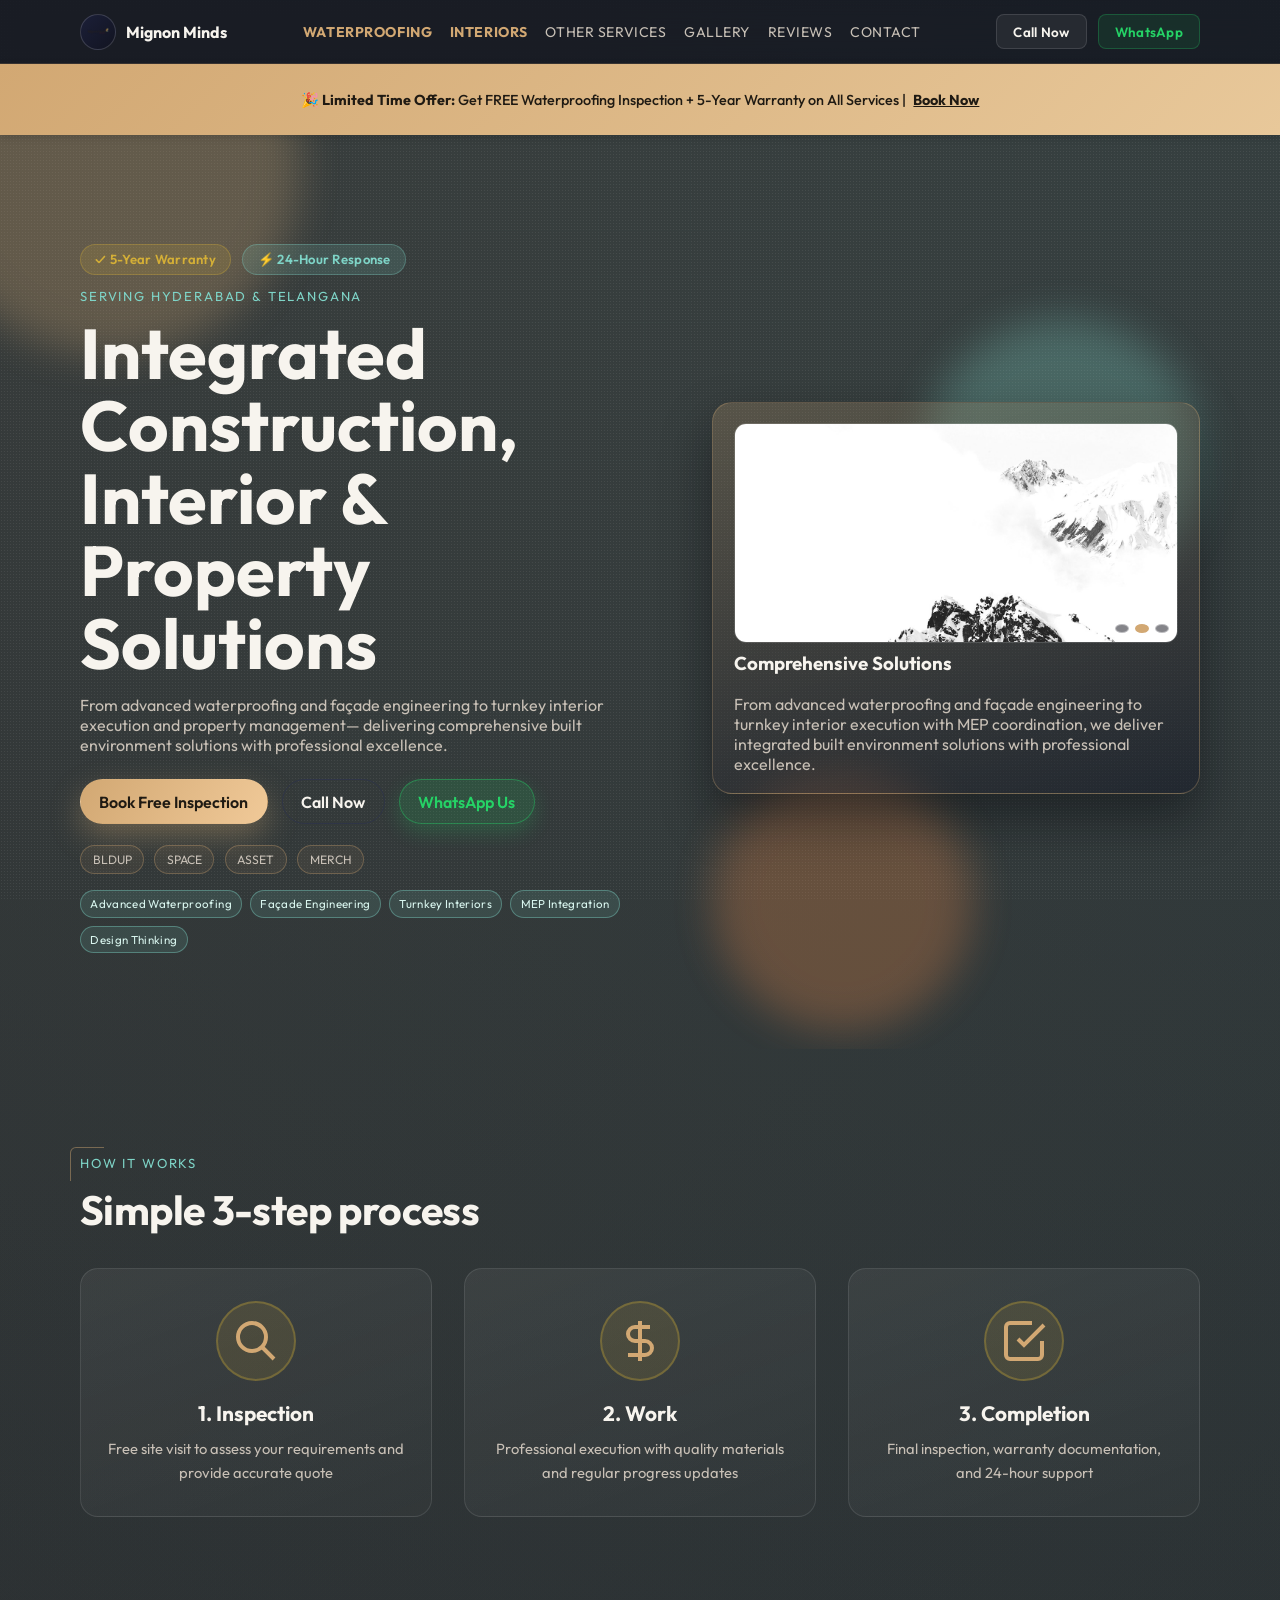
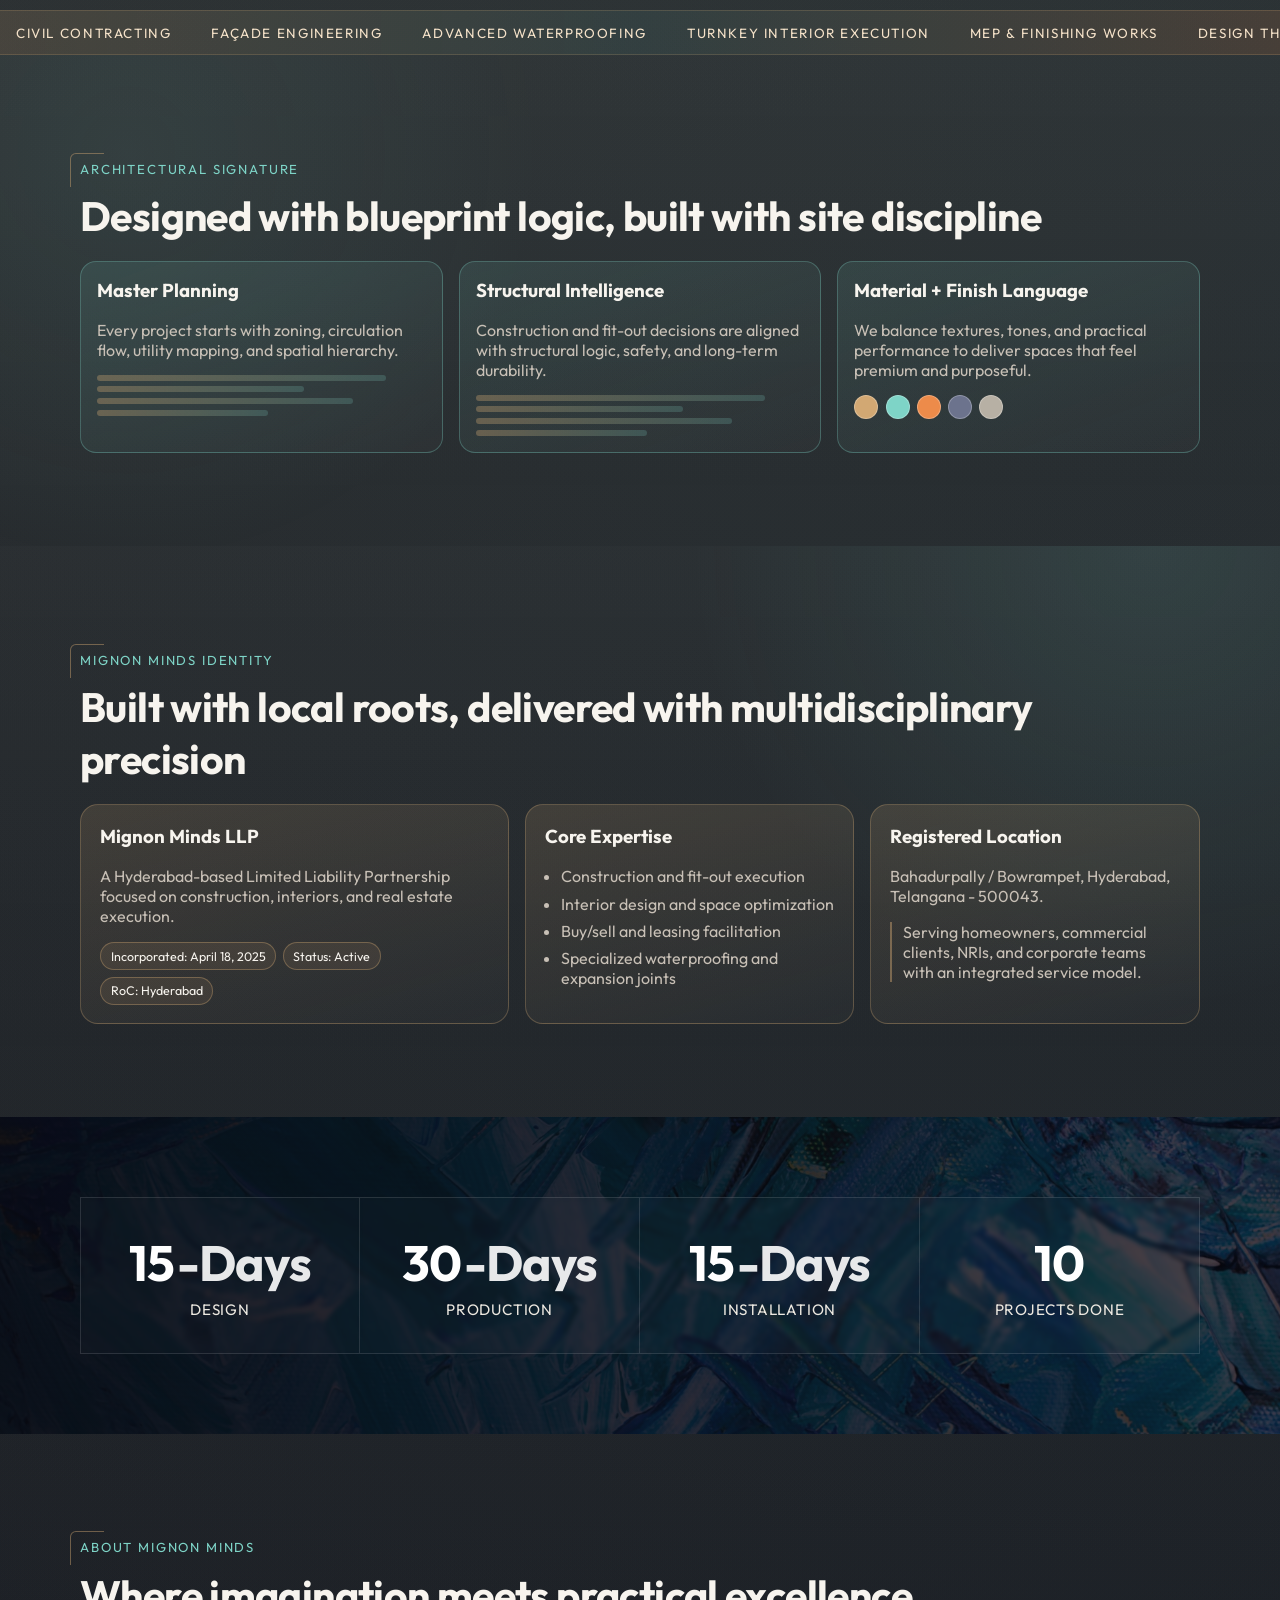
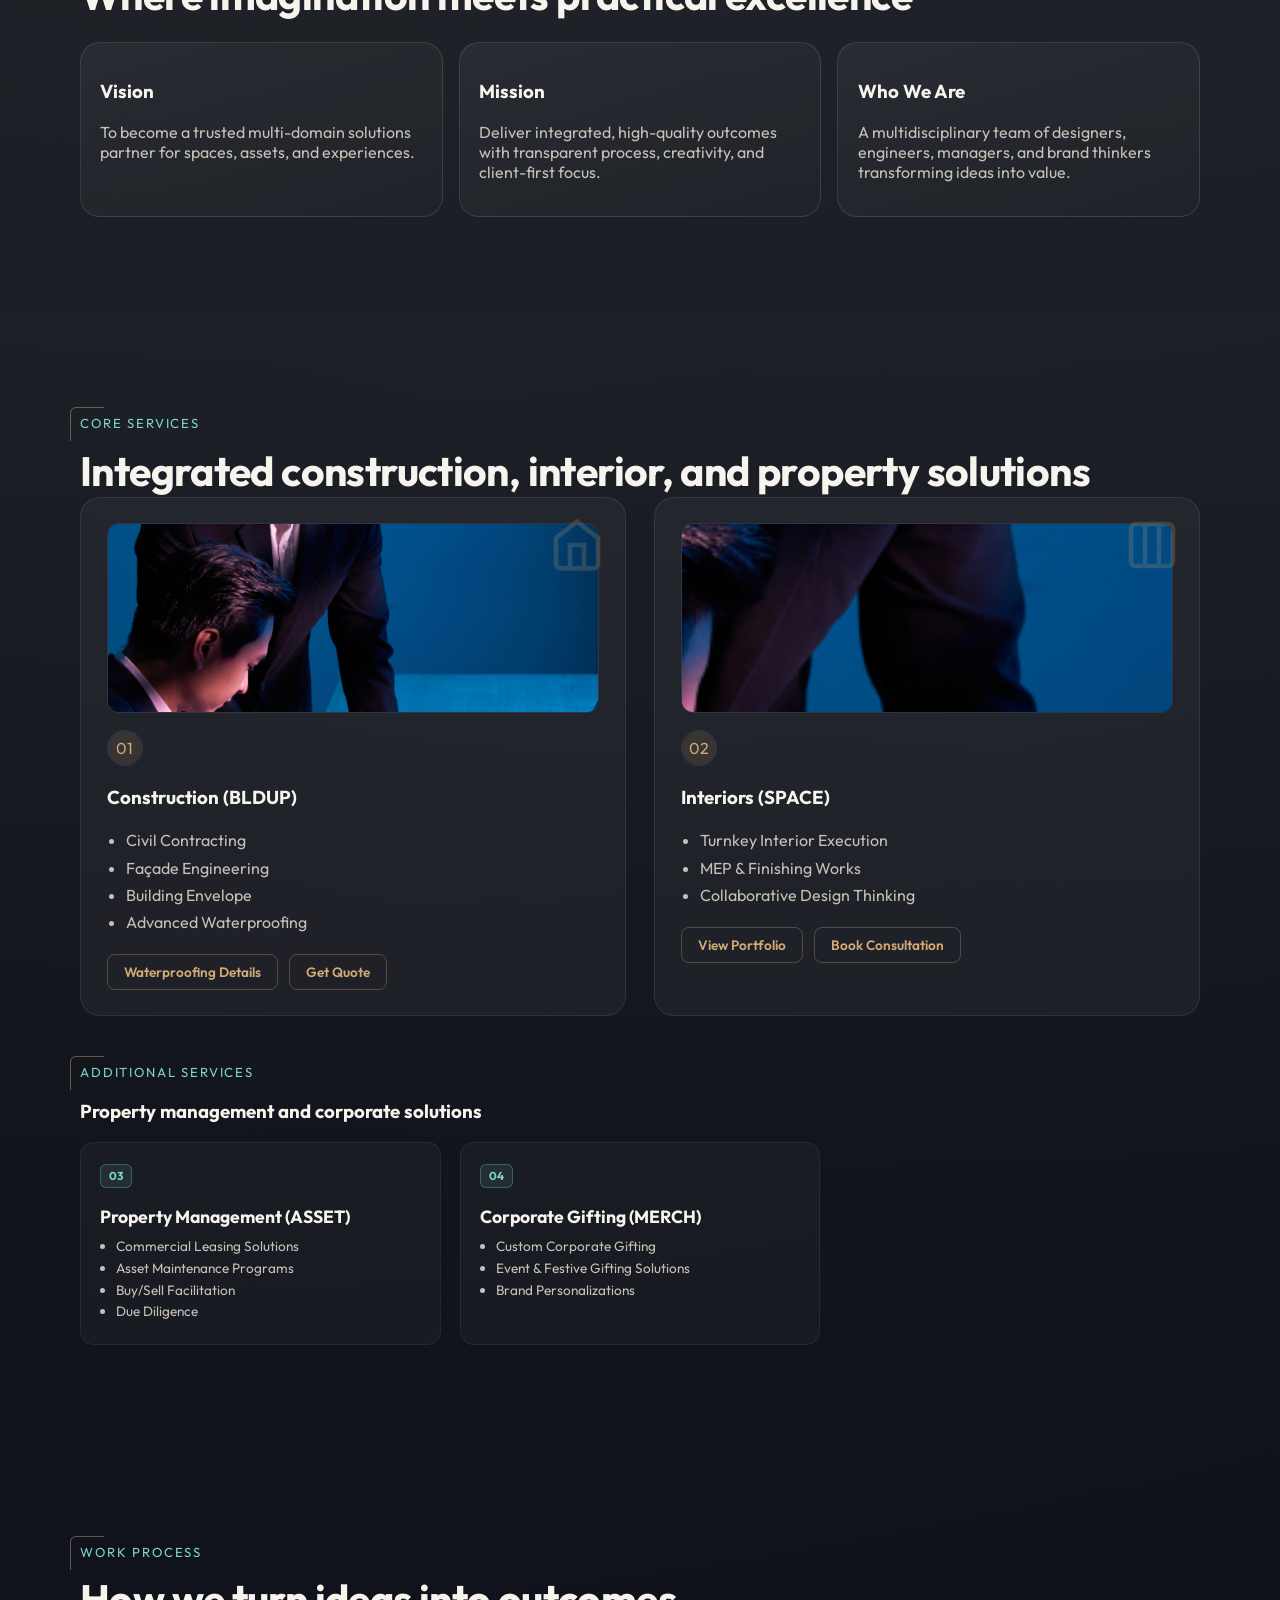
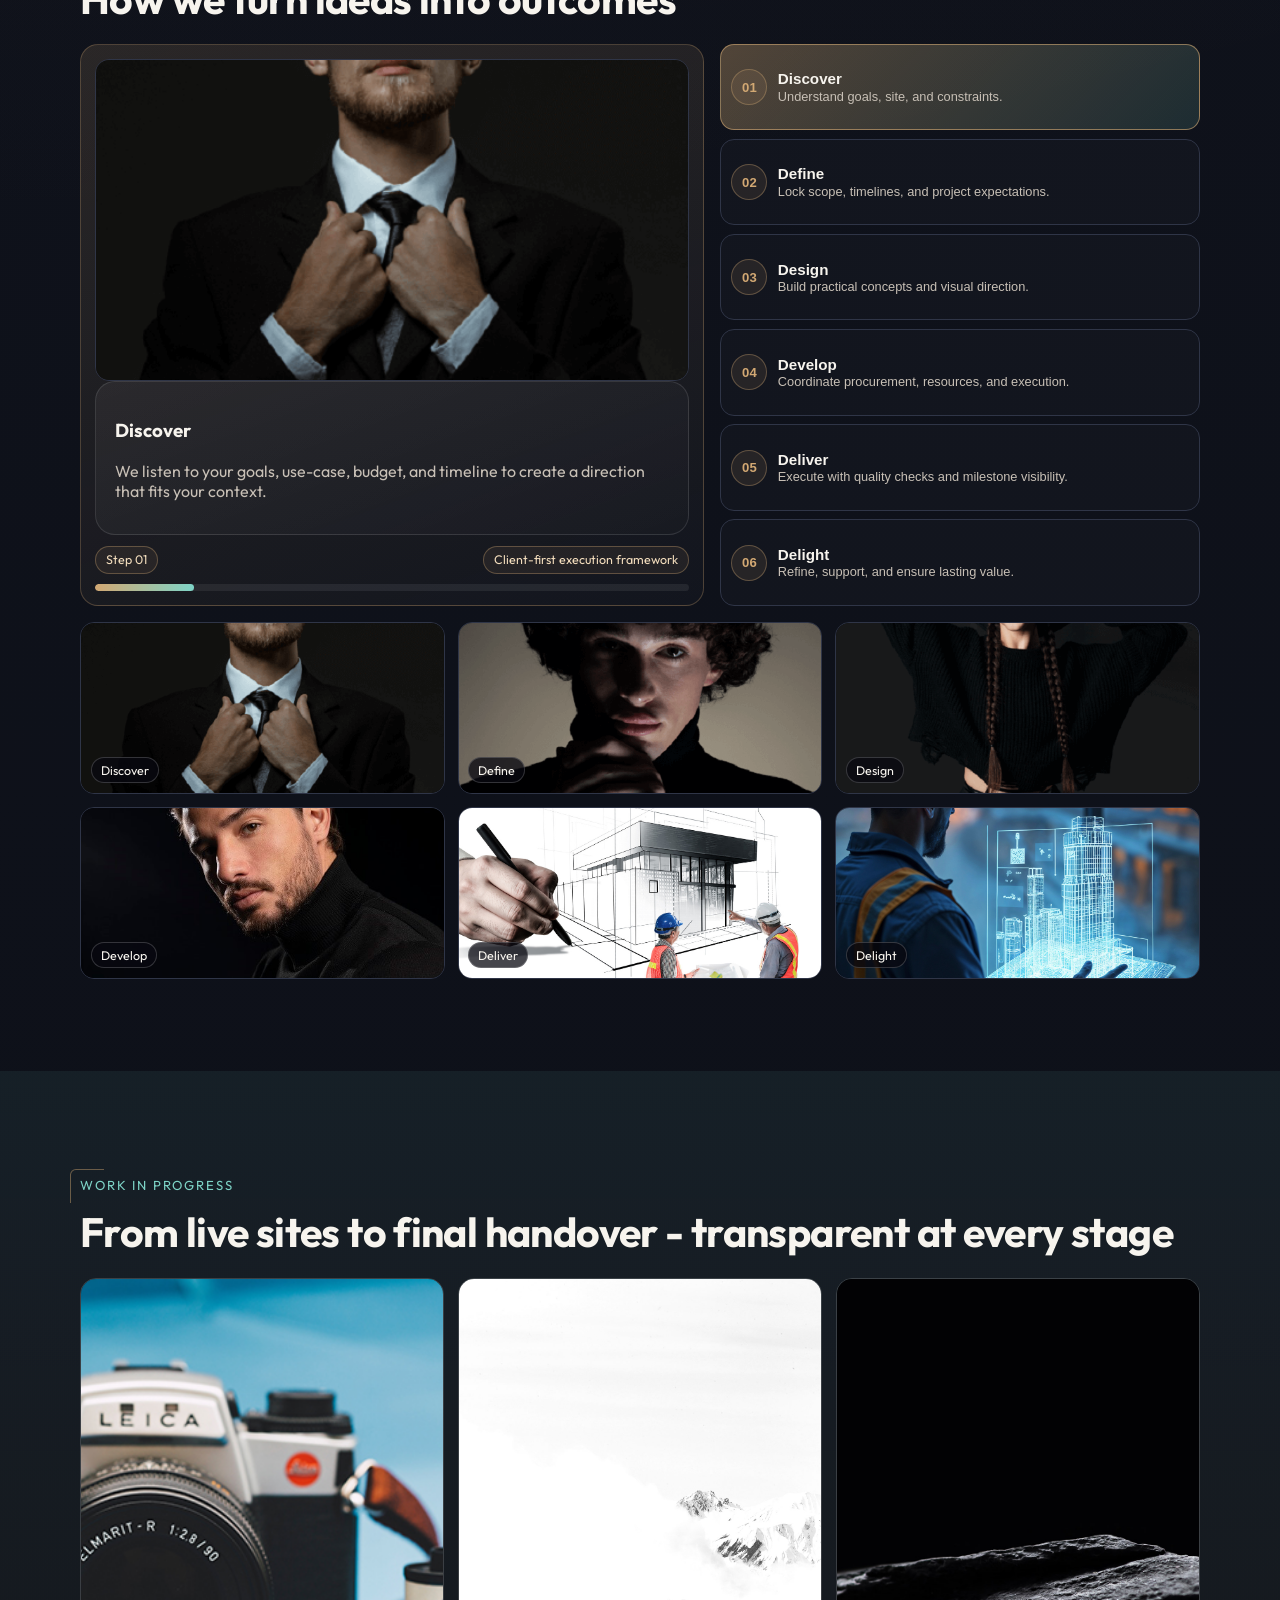
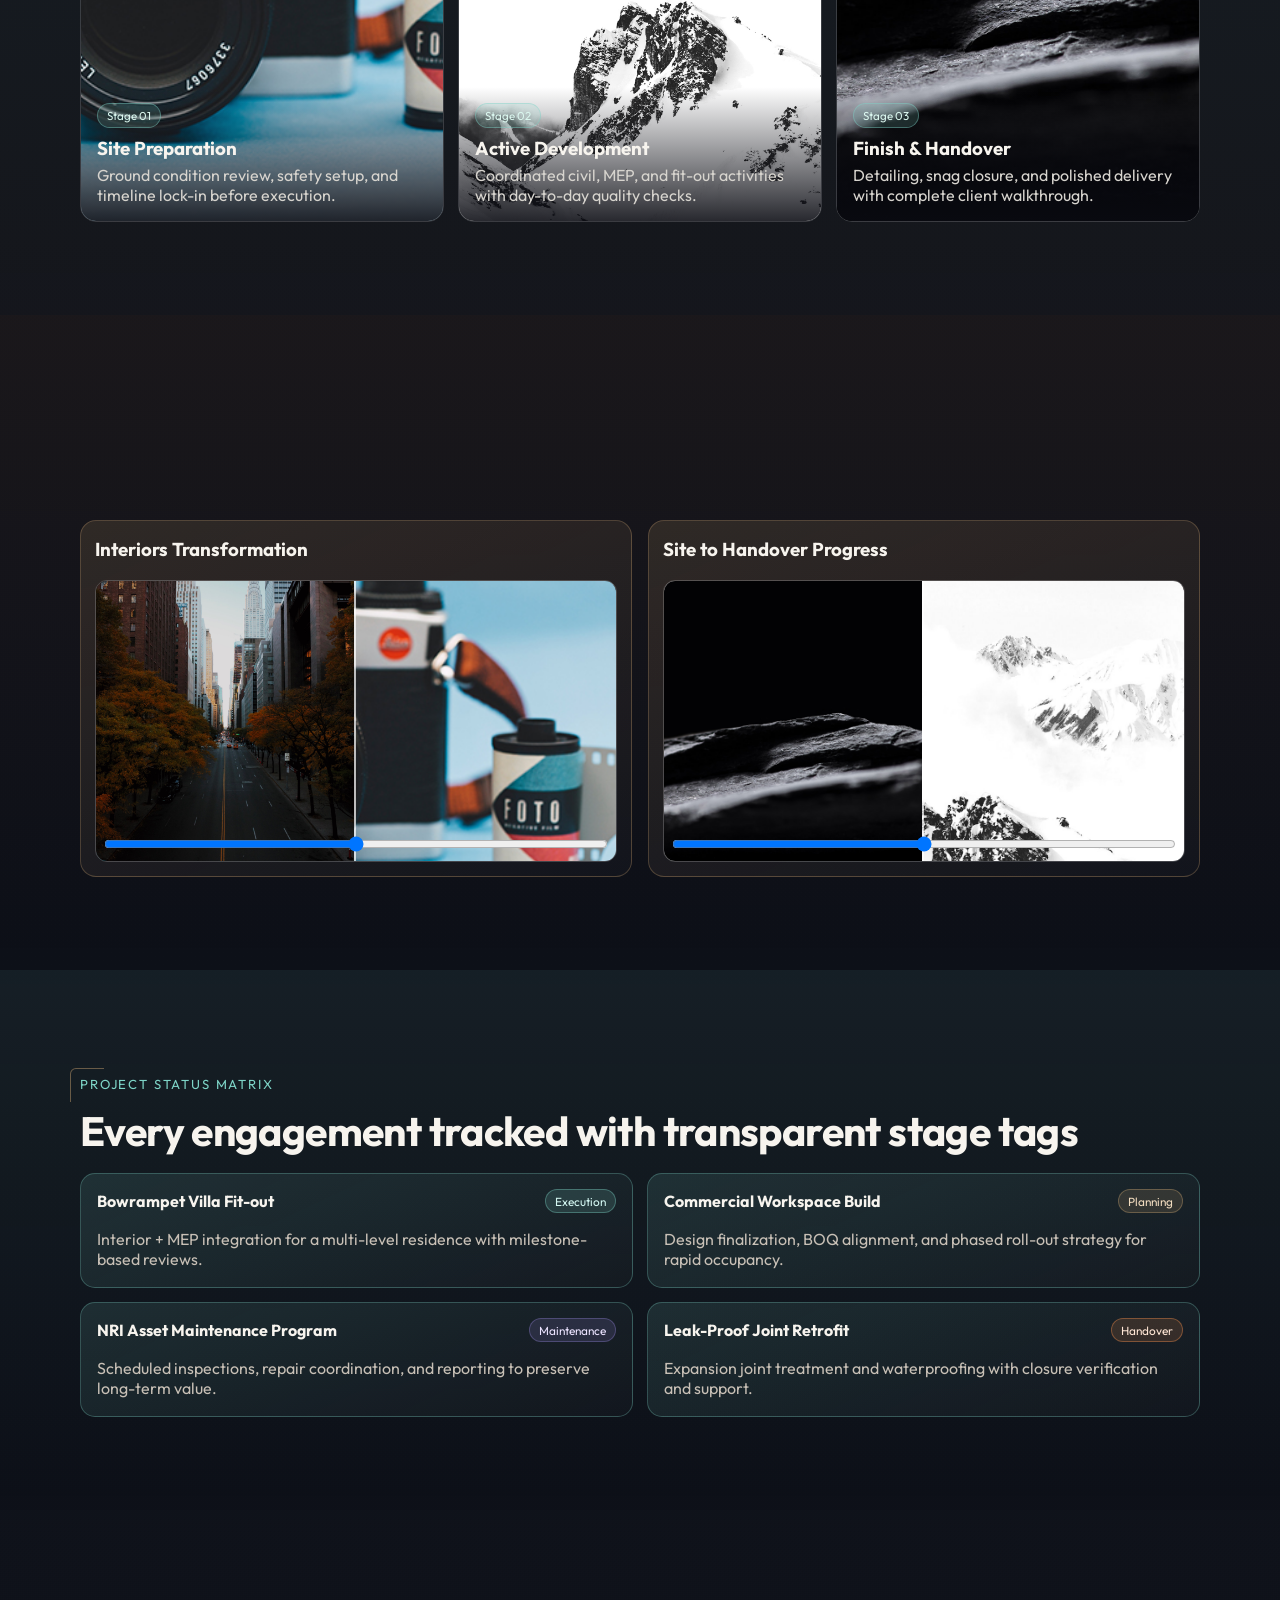
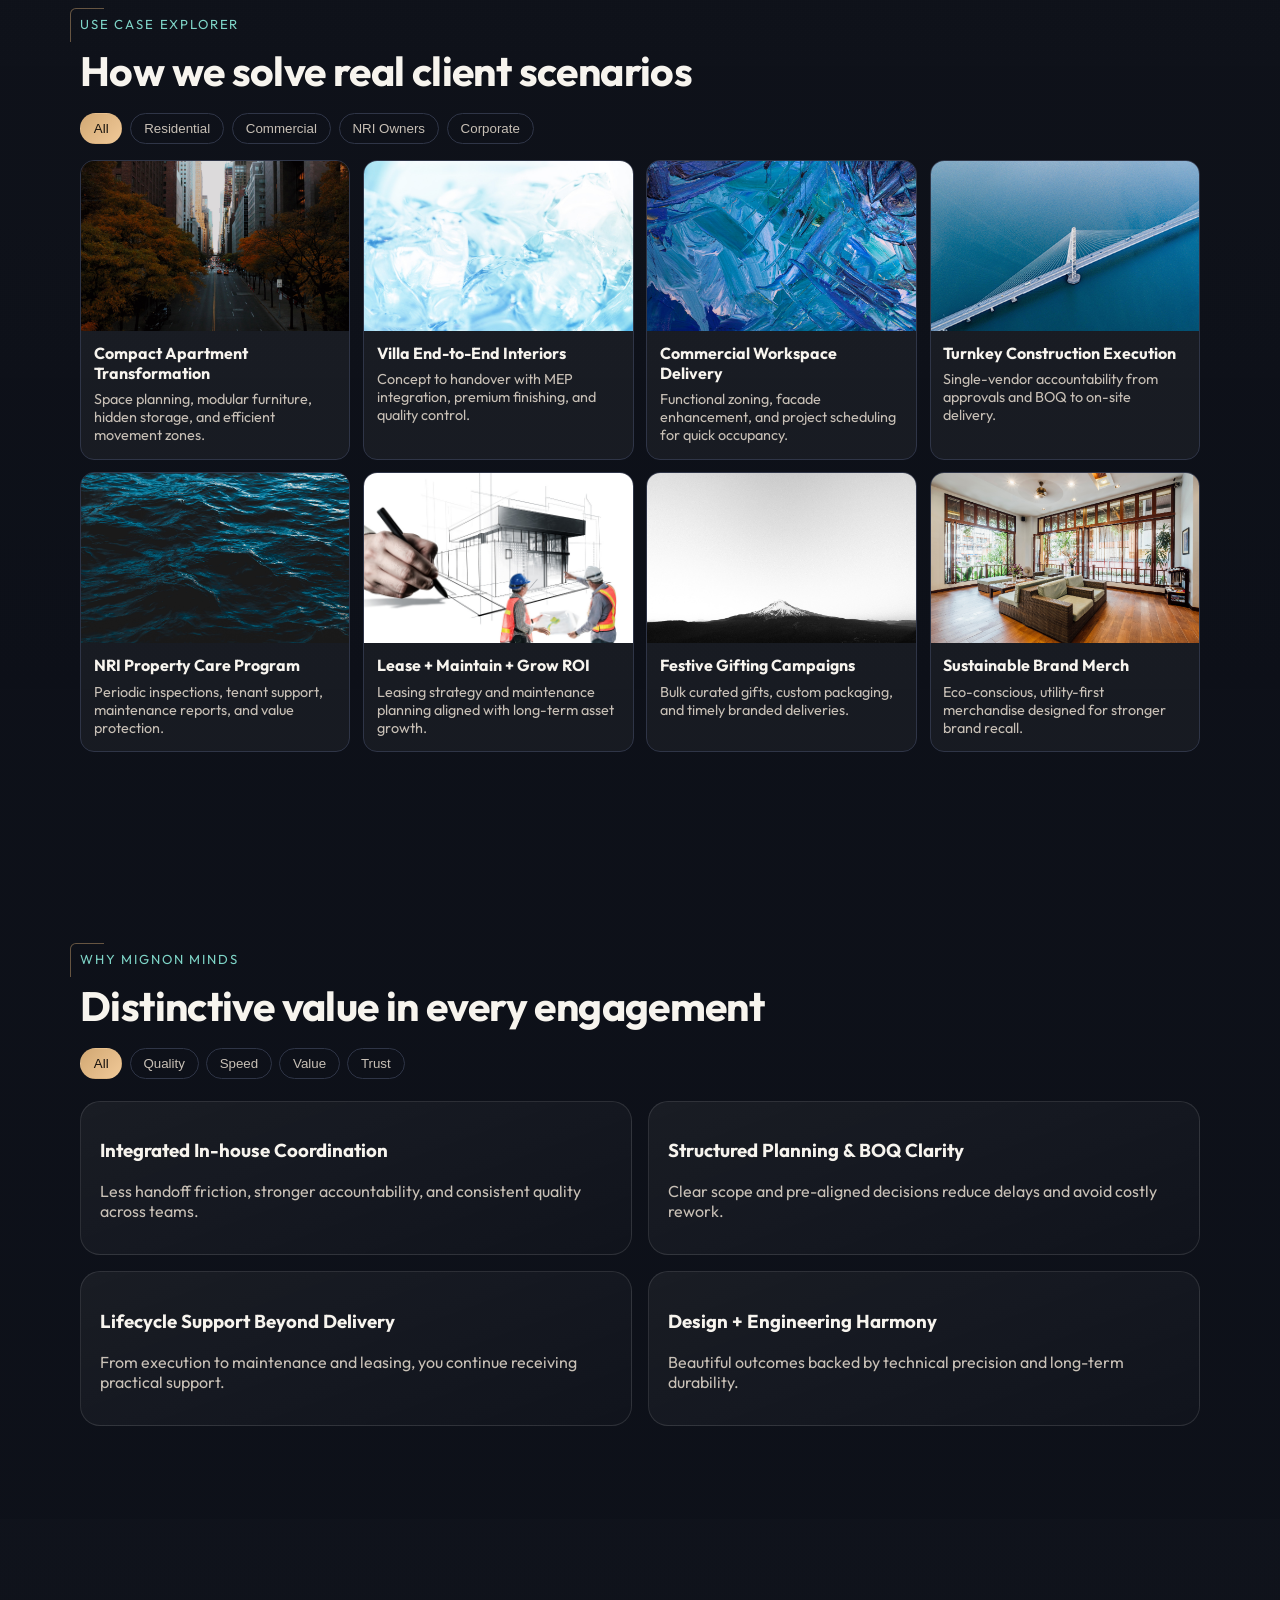
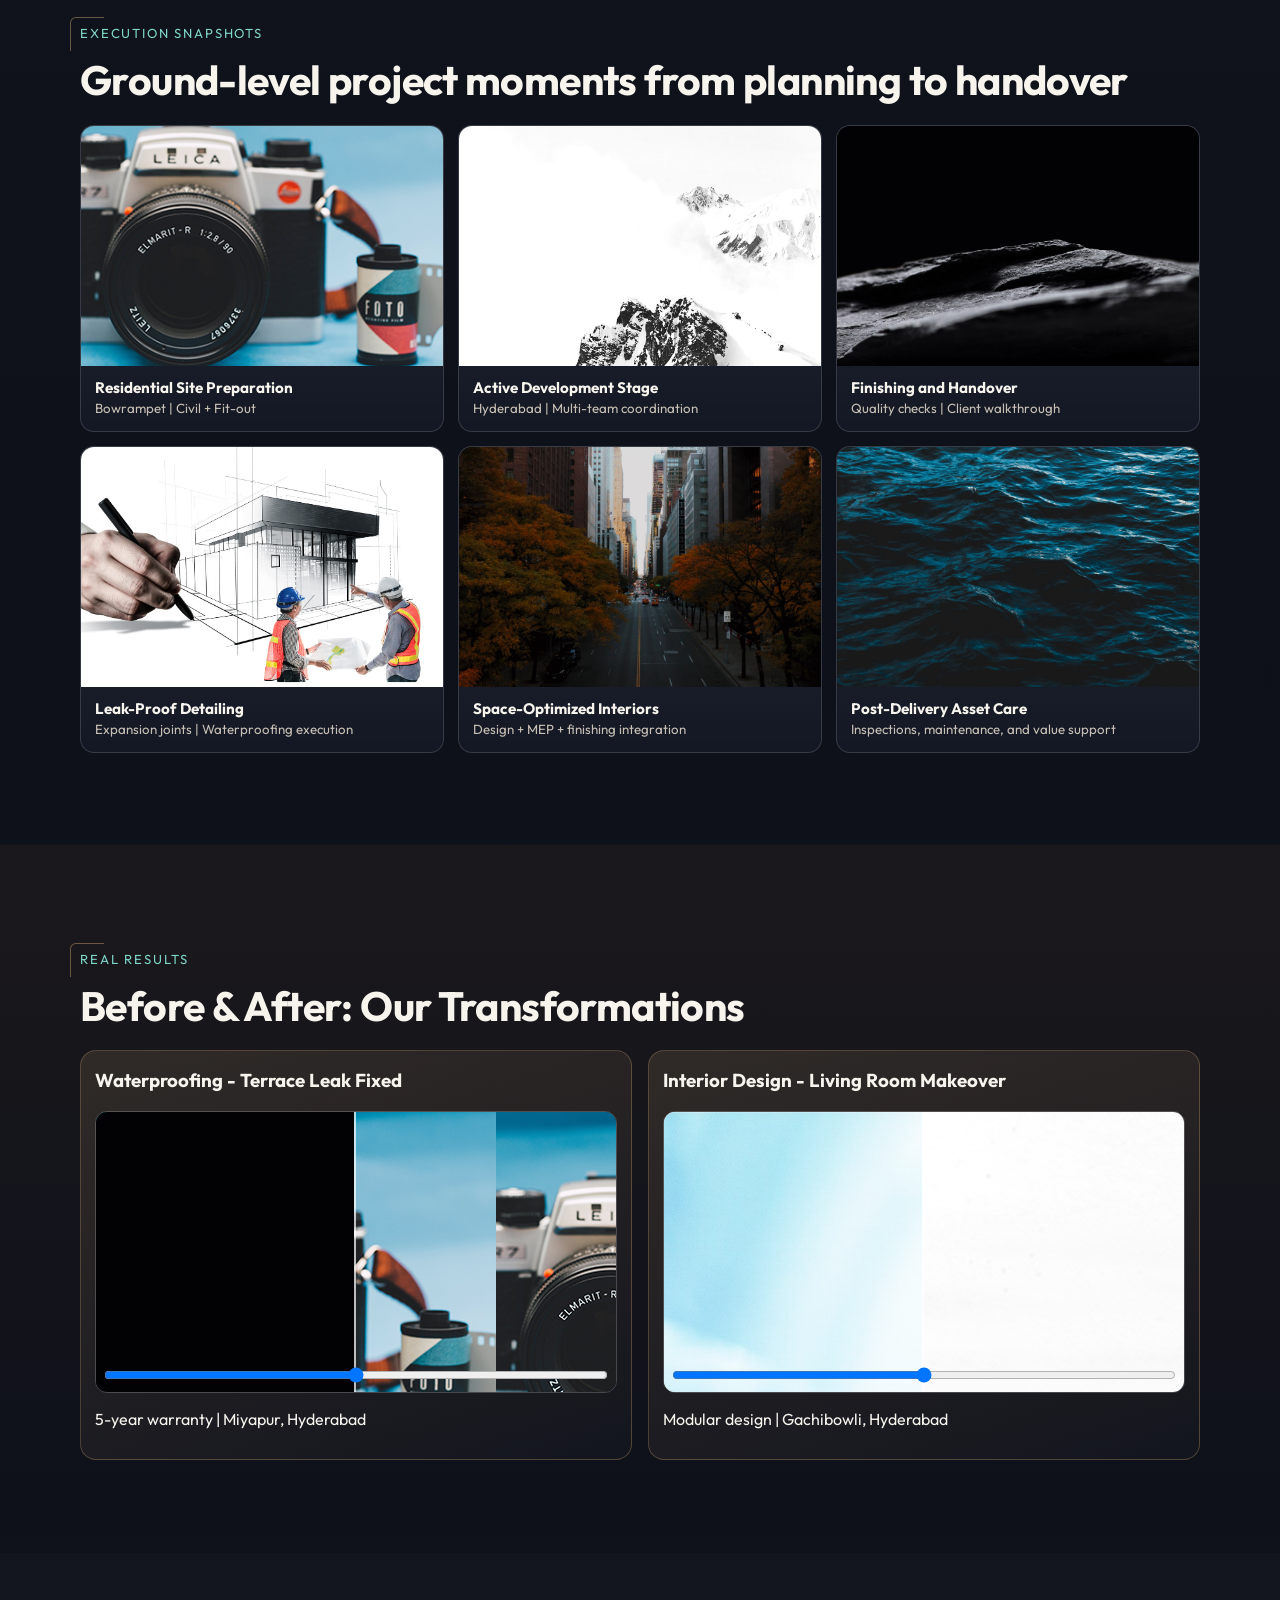
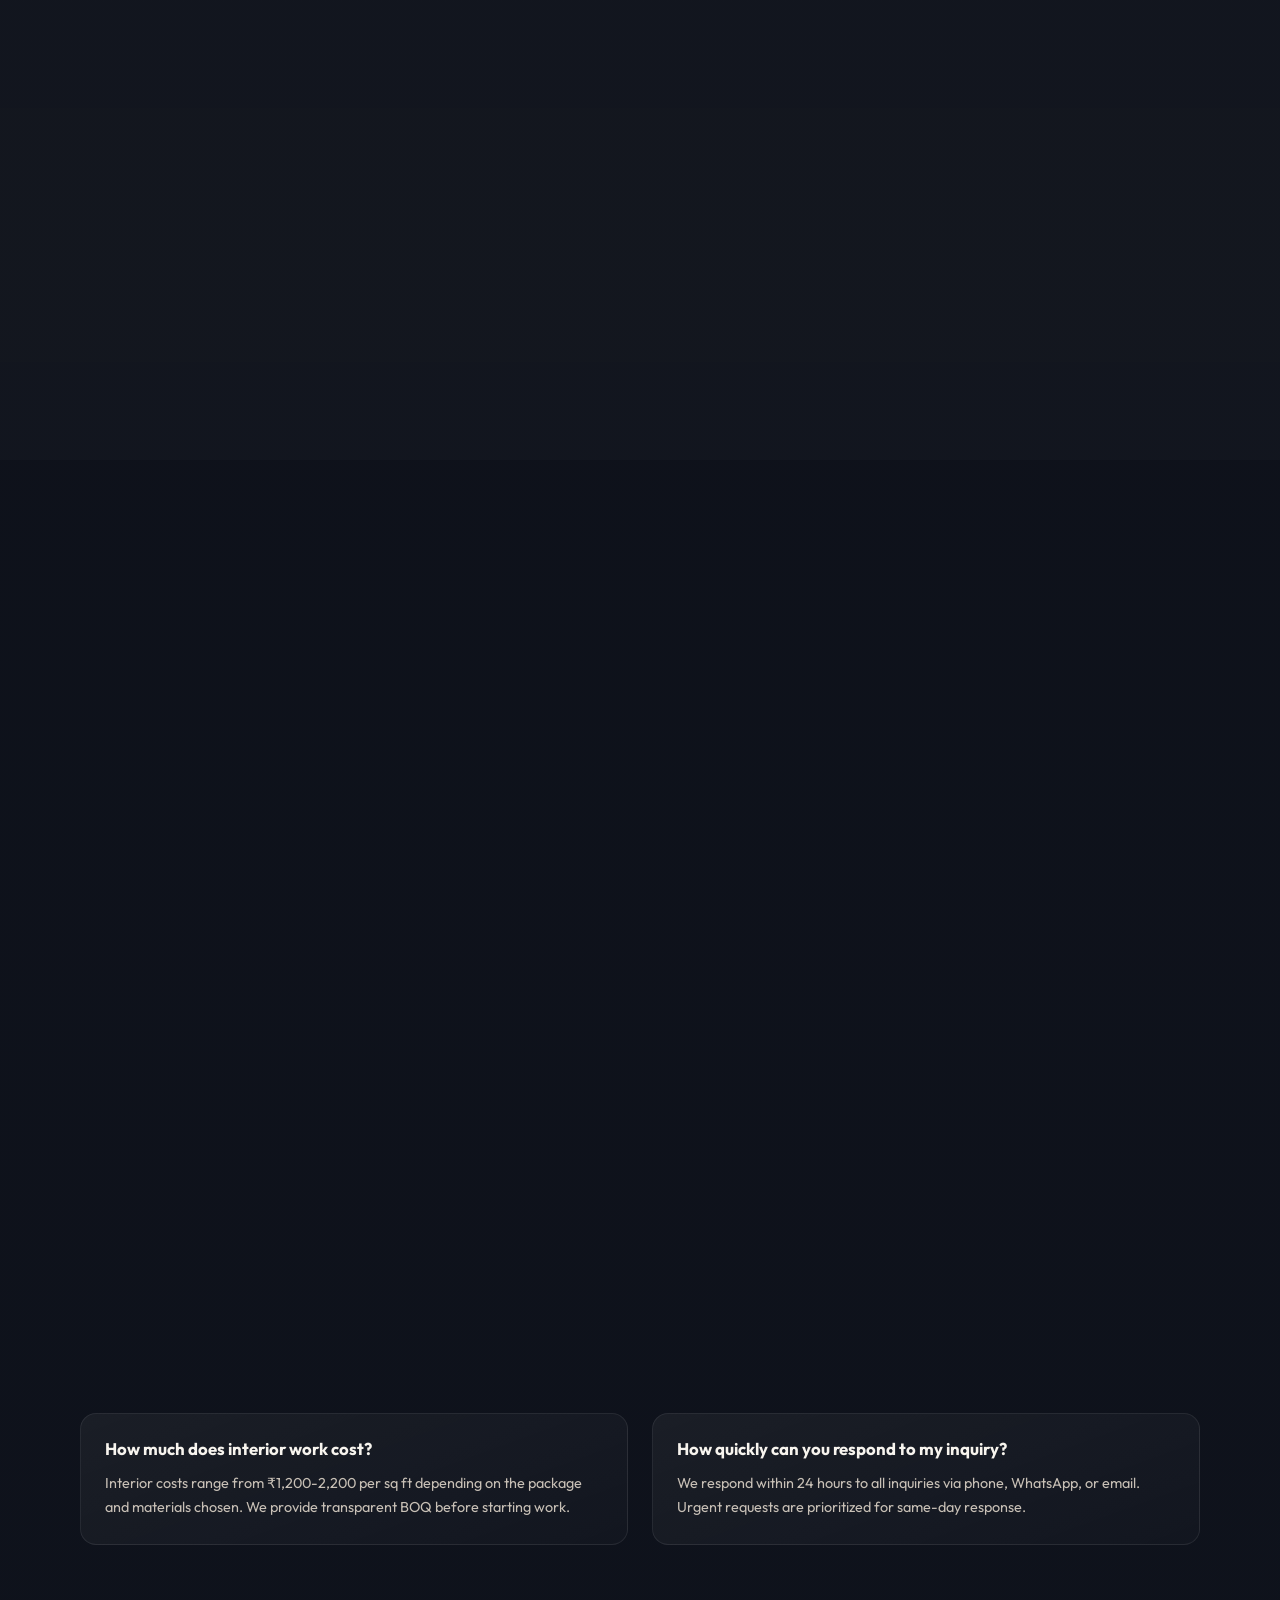
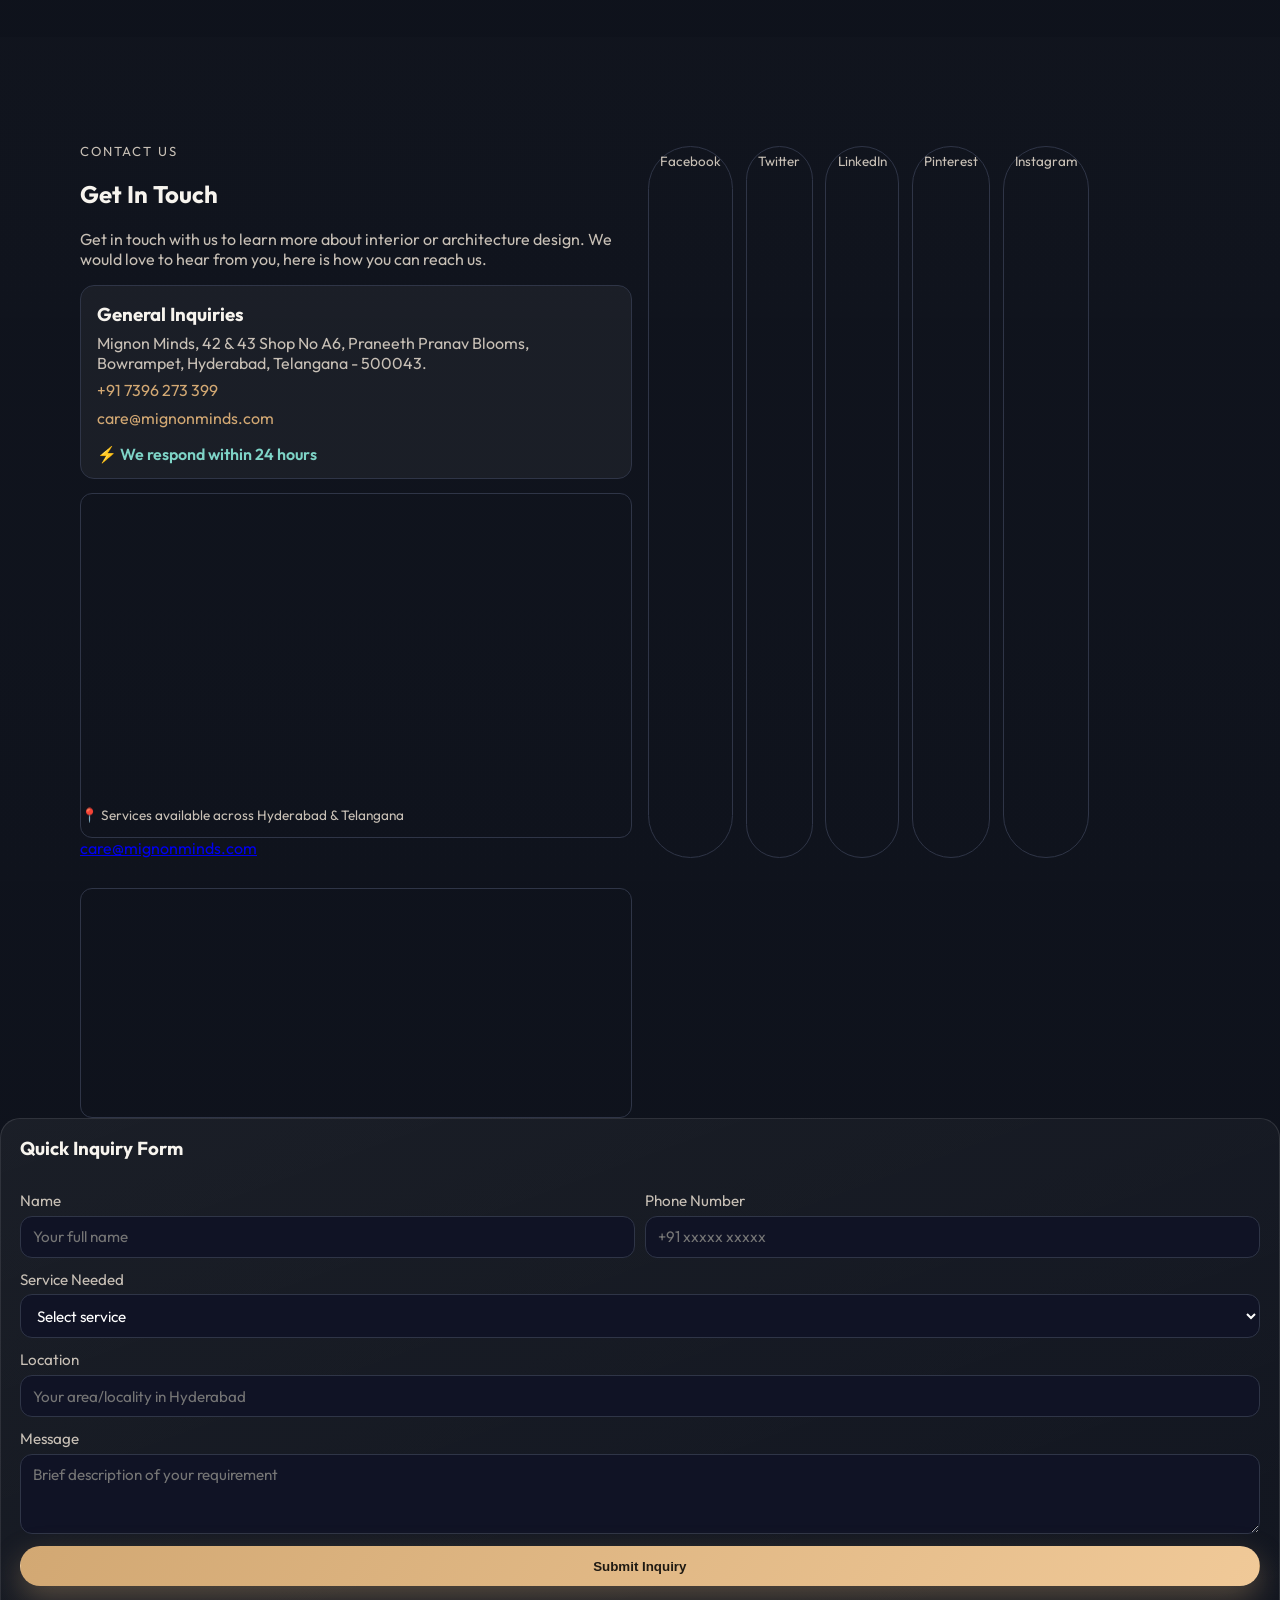
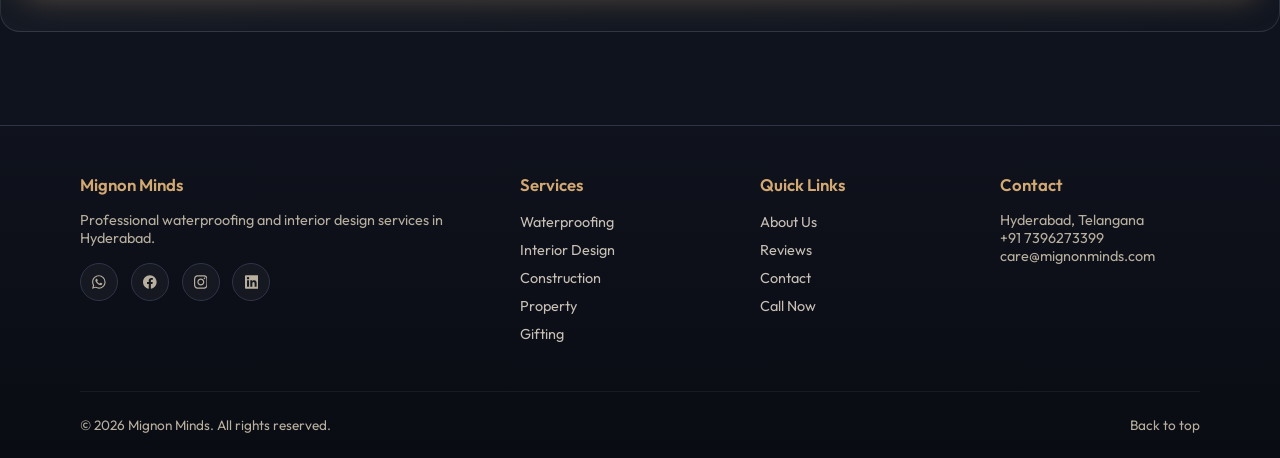
==== commit f8720efd: "suggested modifications1" ====
--- a/index.html
+++ b/index.html
@@ -60,10 +60,10 @@
             <span class="badge-response">⚡ 24-Hour Response</span>
           </div>
           <p class="eyebrow reveal">Serving Hyderabad & Telangana</p>
-          <h1 class="reveal">Waterproofing & Interior Design Services in Hyderabad</h1>
+          <h1 class="reveal">Integrated Construction, Interior & Property Solutions</h1>
           <p class="lead reveal">
-            Expert leak-proof solutions and space-optimized interiors. From diagnosis to warranty,
-            we deliver quality execution with transparent pricing and lifetime support.
+            From advanced waterproofing and façade engineering to turnkey interior execution and property management—
+            delivering comprehensive built environment solutions with professional excellence.
           </p>
           <div class="hero-actions reveal">
             <a href="#contact" class="btn btn-primary">Book Free Inspection</a>
@@ -71,17 +71,17 @@
             <a href="https://wa.me/917396273399?text=Hi%2C%20I%20need%20help%20with" class="btn btn-accent" target="_blank">WhatsApp Us</a>
           </div>
           <div class="hero-tags reveal">
-            <span>Waterproofing</span>
-            <span>Interiors</span>
-            <span>Property Management</span>
-            <span>Corporate Gifting</span>
+            <span>BLDUP</span>
+            <span>SPACE</span>
+            <span>ASSET</span>
+            <span>MERCH</span>
           </div>
           <div class="floating-notes reveal" aria-hidden="true">
-            <span>Leak-Proof Solutions</span>
-            <span>Dr. Leakage Treatment</span>
-            <span>Space Optimization</span>
-            <span>3D Visualization</span>
-            <span>Warranty Backed</span>
+            <span>Advanced Waterproofing</span>
+            <span>Façade Engineering</span>
+            <span>Turnkey Interiors</span>
+            <span>MEP Integration</span>
+            <span>Design Thinking</span>
           </div>
         </div>
         <div class="hero-panel reveal">
@@ -97,7 +97,7 @@
               </div>
             </div>
             <h3>Comprehensive Solutions</h3>
-            <p>From waterproofing diagnosis to premium interior execution, we deliver integrated outcomes with warranty-backed service and transparent timelines.</p>
+            <p>From advanced waterproofing and façade engineering to turnkey interior execution with MEP coordination, we deliver integrated built environment solutions with professional excellence.</p>
           </article>
         </div>
       </div>
@@ -145,18 +145,18 @@
     <section class="brand-strip">
       <div class="ticker">
         <div class="ticker-track">
-          <span>Hyderabad-Based LLP</span>
-          <span>Real Estate Solutions</span>
-          <span>Construction + Fit-outs</span>
-          <span>Interior Design Excellence</span>
-          <span>Leak-Proof Expansion Joint Specialists</span>
-          <span>Buy / Sell Facilitation</span>
-          <span>Property Lifecycle Management</span>
-          <span>Branded Corporate Gifting</span>
-          <span>Hyderabad-Based LLP</span>
-          <span>Real Estate Solutions</span>
-          <span>Construction + Fit-outs</span>
-          <span>Interior Design Excellence</span>
+          <span>Civil Contracting</span>
+          <span>Façade Engineering</span>
+          <span>Advanced Waterproofing</span>
+          <span>Turnkey Interior Execution</span>
+          <span>MEP & Finishing Works</span>
+          <span>Design Thinking</span>
+          <span>Commercial Leasing</span>
+          <span>Asset Maintenance</span>
+          <span>Corporate Gifting Solutions</span>
+          <span>Civil Contracting</span>
+          <span>Façade Engineering</span>
+          <span>Advanced Waterproofing</span>
         </div>
       </div>
     </section>
@@ -276,7 +276,7 @@
       <div class="container">
         <div class="section-head reveal">
           <p class="eyebrow">Core Services</p>
-          <h2>Expert waterproofing and interior solutions for Hyderabad</h2>
+          <h2>Integrated construction, interior, and property solutions</h2>
         </div>
         <div class="service-grid-main">
           <article class="service-card-main reveal" data-tilt>
@@ -286,13 +286,18 @@
                 <polyline points="9 22 9 12 15 12 15 22"/>
               </svg>
             </div>
-            <img class="service-media" src="assets/images/process-5.png" alt="Waterproofing service visual" loading="lazy">
+            <img class="service-media" src="assets/images/service-construct.png" alt="Construction service visual" loading="lazy">
             <span class="service-id">01</span>
-            <h3>Waterproofing Solutions</h3>
-            <p>Leak detection, expansion joint treatment, bathroom/terrace waterproofing with warranty coverage.</p>
+            <h3>Construction (BLDUP)</h3>
+            <ul style="padding-left: 1.2rem; color: var(--muted); line-height: 1.7; margin: 0.8rem 0;">
+              <li>Civil Contracting</li>
+              <li>Façade Engineering</li>
+              <li>Building Envelope</li>
+              <li>Advanced Waterproofing</li>
+            </ul>
             <div class="service-actions">
-              <a href="waterproofing.html" class="service-link">Learn More</a>
-              <a href="#contact" class="service-link">Book Inspection</a>
+              <a href="waterproofing.html" class="service-link">Waterproofing Details</a>
+              <a href="#contact" class="service-link">Get Quote</a>
             </div>
           </article>
           <article class="service-card-main reveal" data-tilt>
@@ -305,33 +310,41 @@
             </div>
             <img class="service-media" src="assets/images/service-interiors.png" alt="Interior design service visual" loading="lazy">
             <span class="service-id">02</span>
-            <h3>Interior Design</h3>
-            <p>Space planning, modular kitchens, wardrobes, 3D visualization, and turnkey execution packages.</p>
+            <h3>Interiors (SPACE)</h3>
+            <ul style="padding-left: 1.2rem; color: var(--muted); line-height: 1.7; margin: 0.8rem 0;">
+              <li>Turnkey Interior Execution</li>
+              <li>MEP & Finishing Works</li>
+              <li>Collaborative Design Thinking</li>
+            </ul>
             <div class="service-actions">
-              <a href="interiors.html" class="service-link">View Designs</a>
-              <a href="#contact" class="service-link">Get Quote</a>
+              <a href="interiors.html" class="service-link">View Portfolio</a>
+              <a href="#contact" class="service-link">Book Consultation</a>
             </div>
           </article>
         </div>
         <div class="section-head reveal" style="margin-top: 3rem;">
           <p class="eyebrow">Additional Services</p>
-          <h3>Supporting your property and business needs</h3>
+          <h3>Property management and corporate solutions</h3>
         </div>
         <div class="service-grid-secondary">
           <article class="service-card-small reveal">
             <span class="service-id-small">03</span>
-            <h4>Construction</h4>
-            <p>Civil contracting and fit-out execution</p>
+            <h4>Property Management (ASSET)</h4>
+            <ul style="padding-left: 1rem; color: var(--muted); font-size: 0.85rem; line-height: 1.6; margin: 0.5rem 0 0;">
+              <li>Commercial Leasing Solutions</li>
+              <li>Asset Maintenance Programs</li>
+              <li>Buy/Sell Facilitation</li>
+              <li>Due Diligence</li>
+            </ul>
           </article>
           <article class="service-card-small reveal">
             <span class="service-id-small">04</span>
-            <h4>Property Management</h4>
-            <p>Leasing, maintenance, and asset care</p>
-          </article>
-          <article class="service-card-small reveal">
-            <span class="service-id-small">05</span>
-            <h4>Corporate Gifting</h4>
-            <p>Branded and sustainable gifting programs</p>
+            <h4>Corporate Gifting (MERCH)</h4>
+            <ul style="padding-left: 1rem; color: var(--muted); font-size: 0.85rem; line-height: 1.6; margin: 0.5rem 0 0;">
+              <li>Custom Corporate Gifting</li>
+              <li>Event & Festive Gifting Solutions</li>
+              <li>Brand Personalizations</li>
+            </ul>
           </article>
         </div>
       </div>
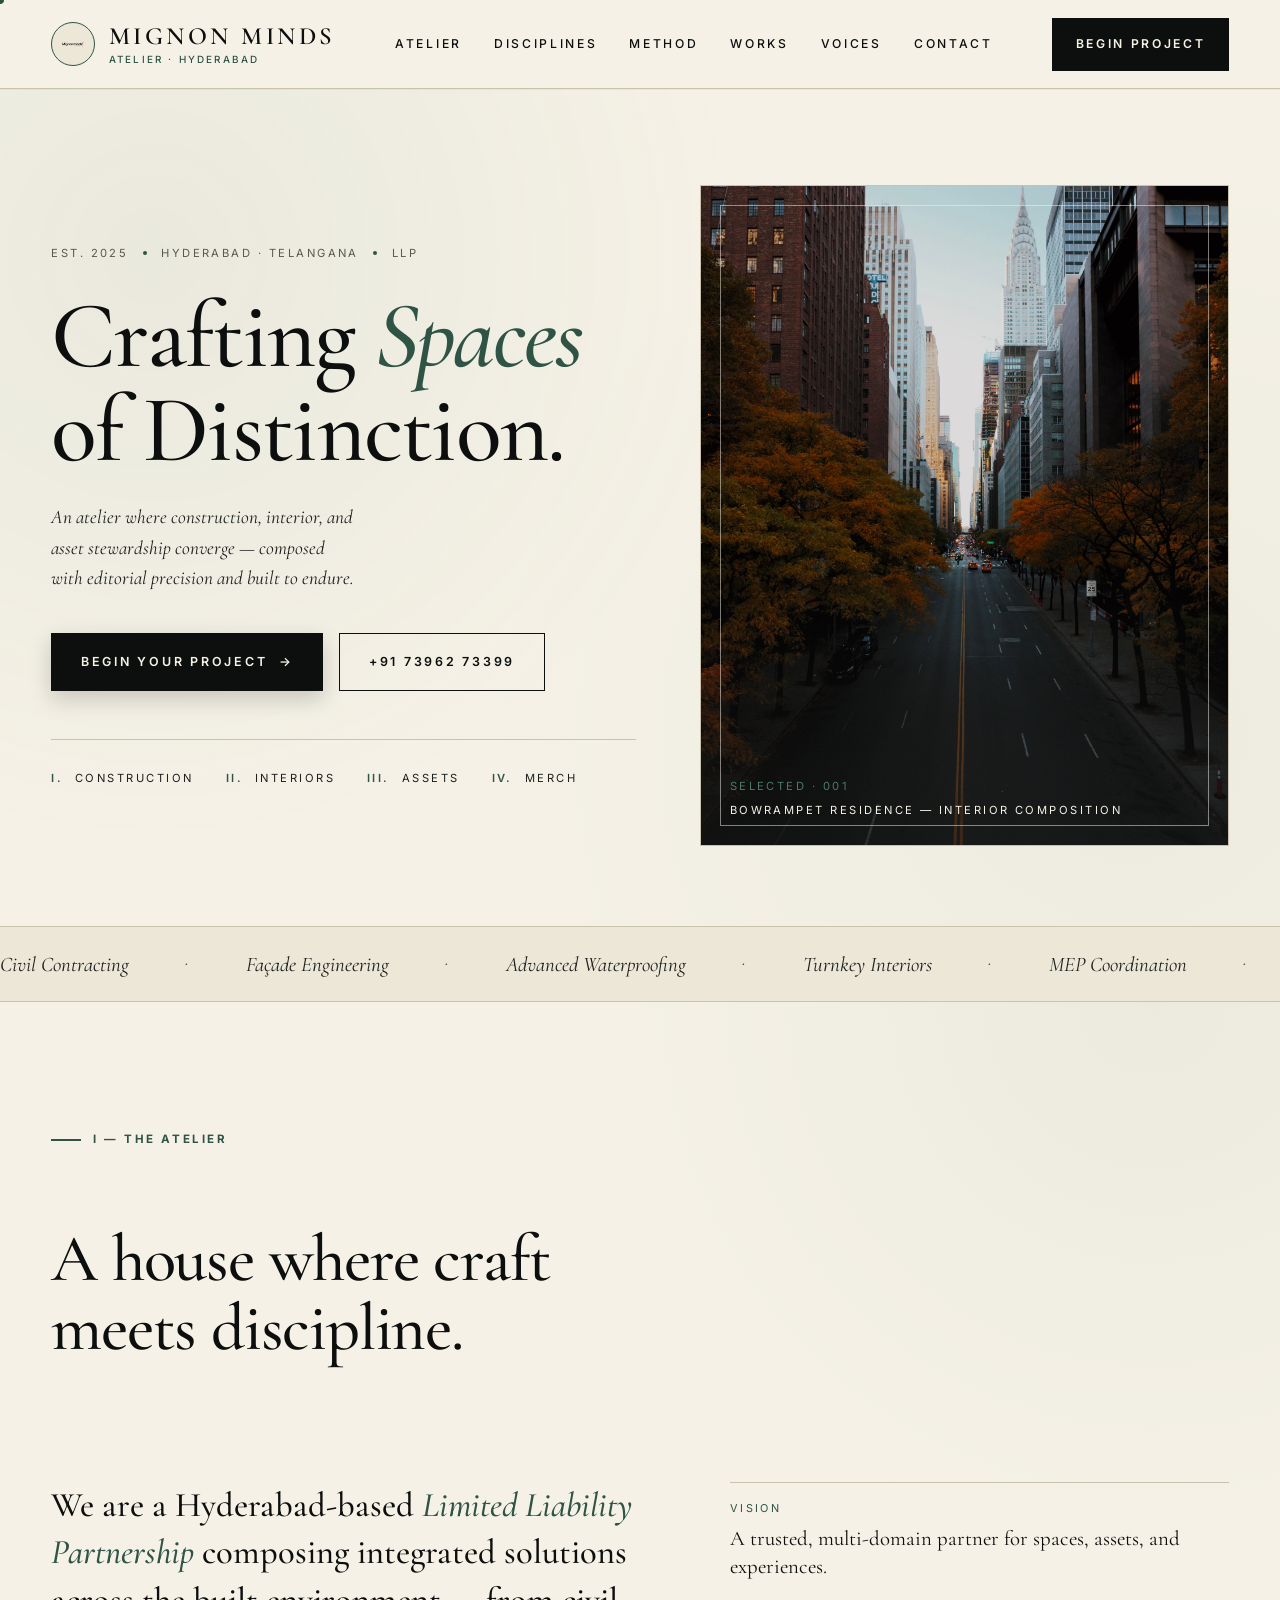
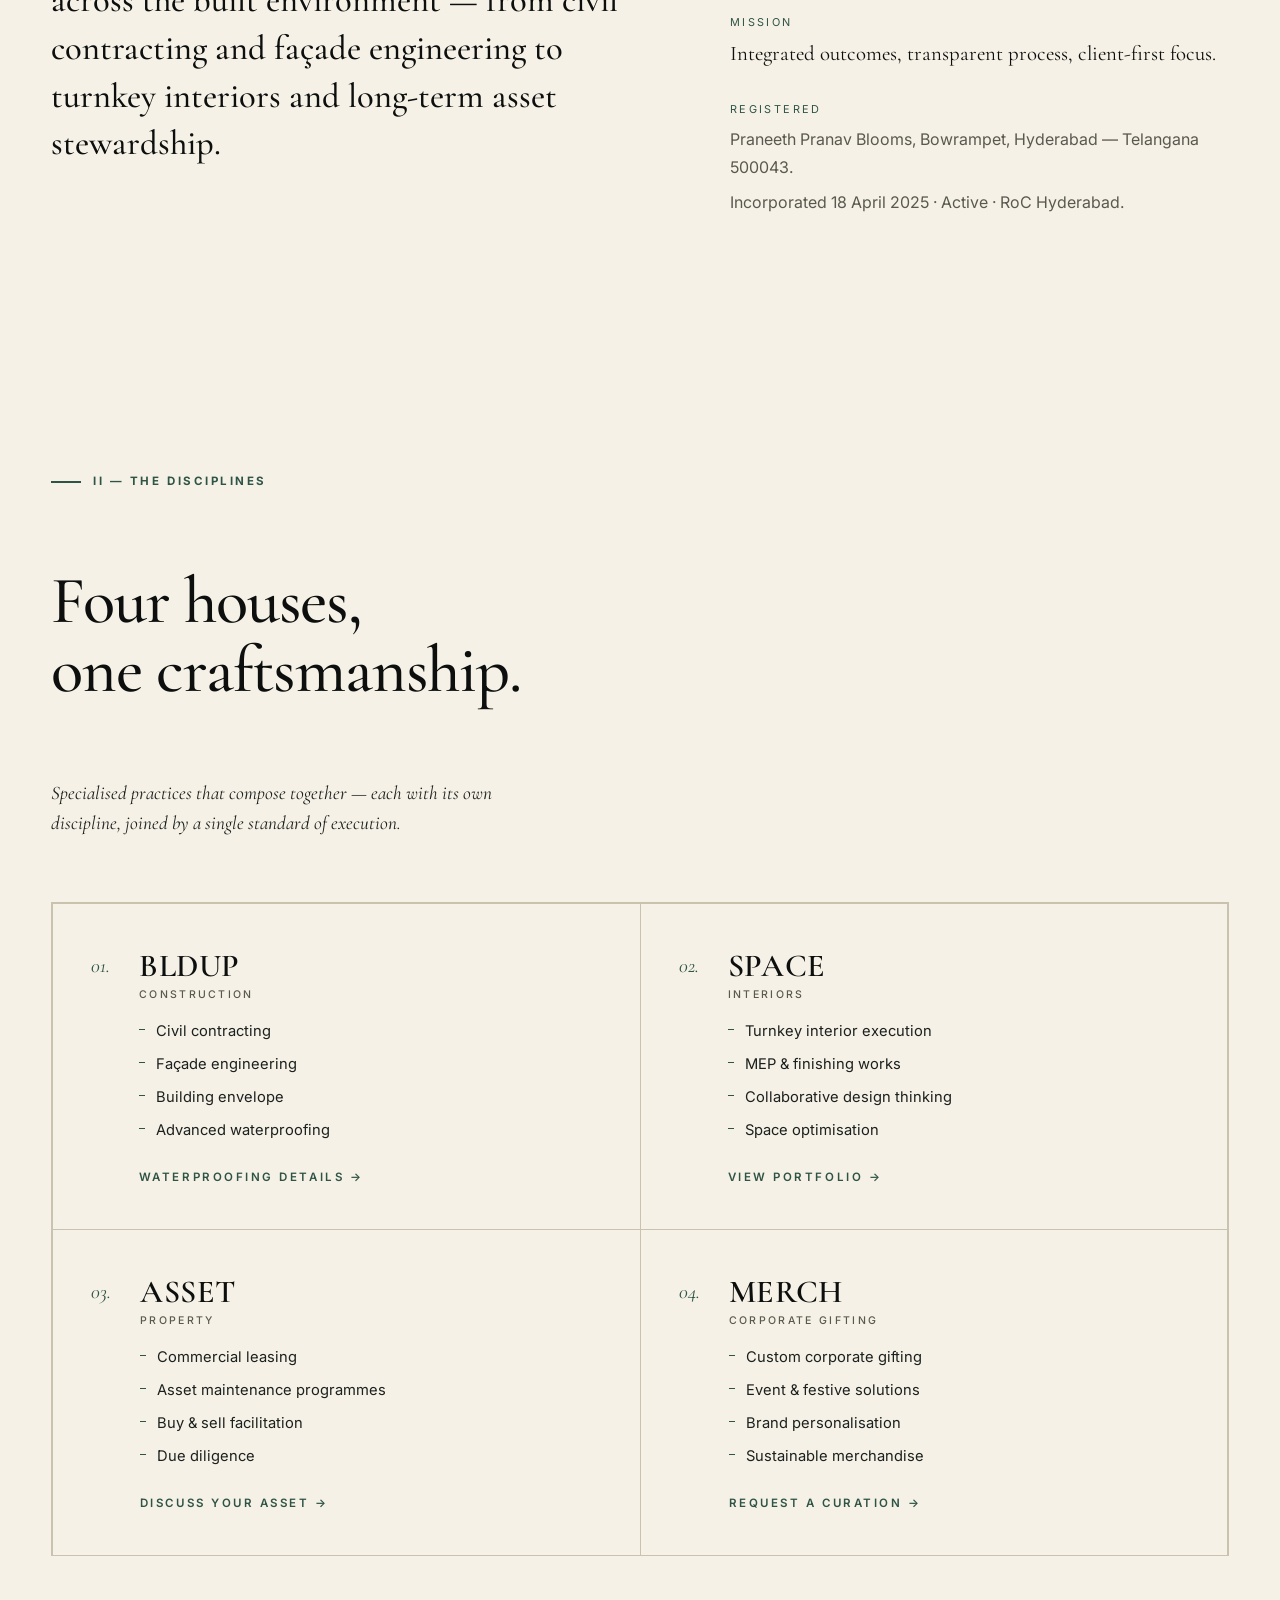
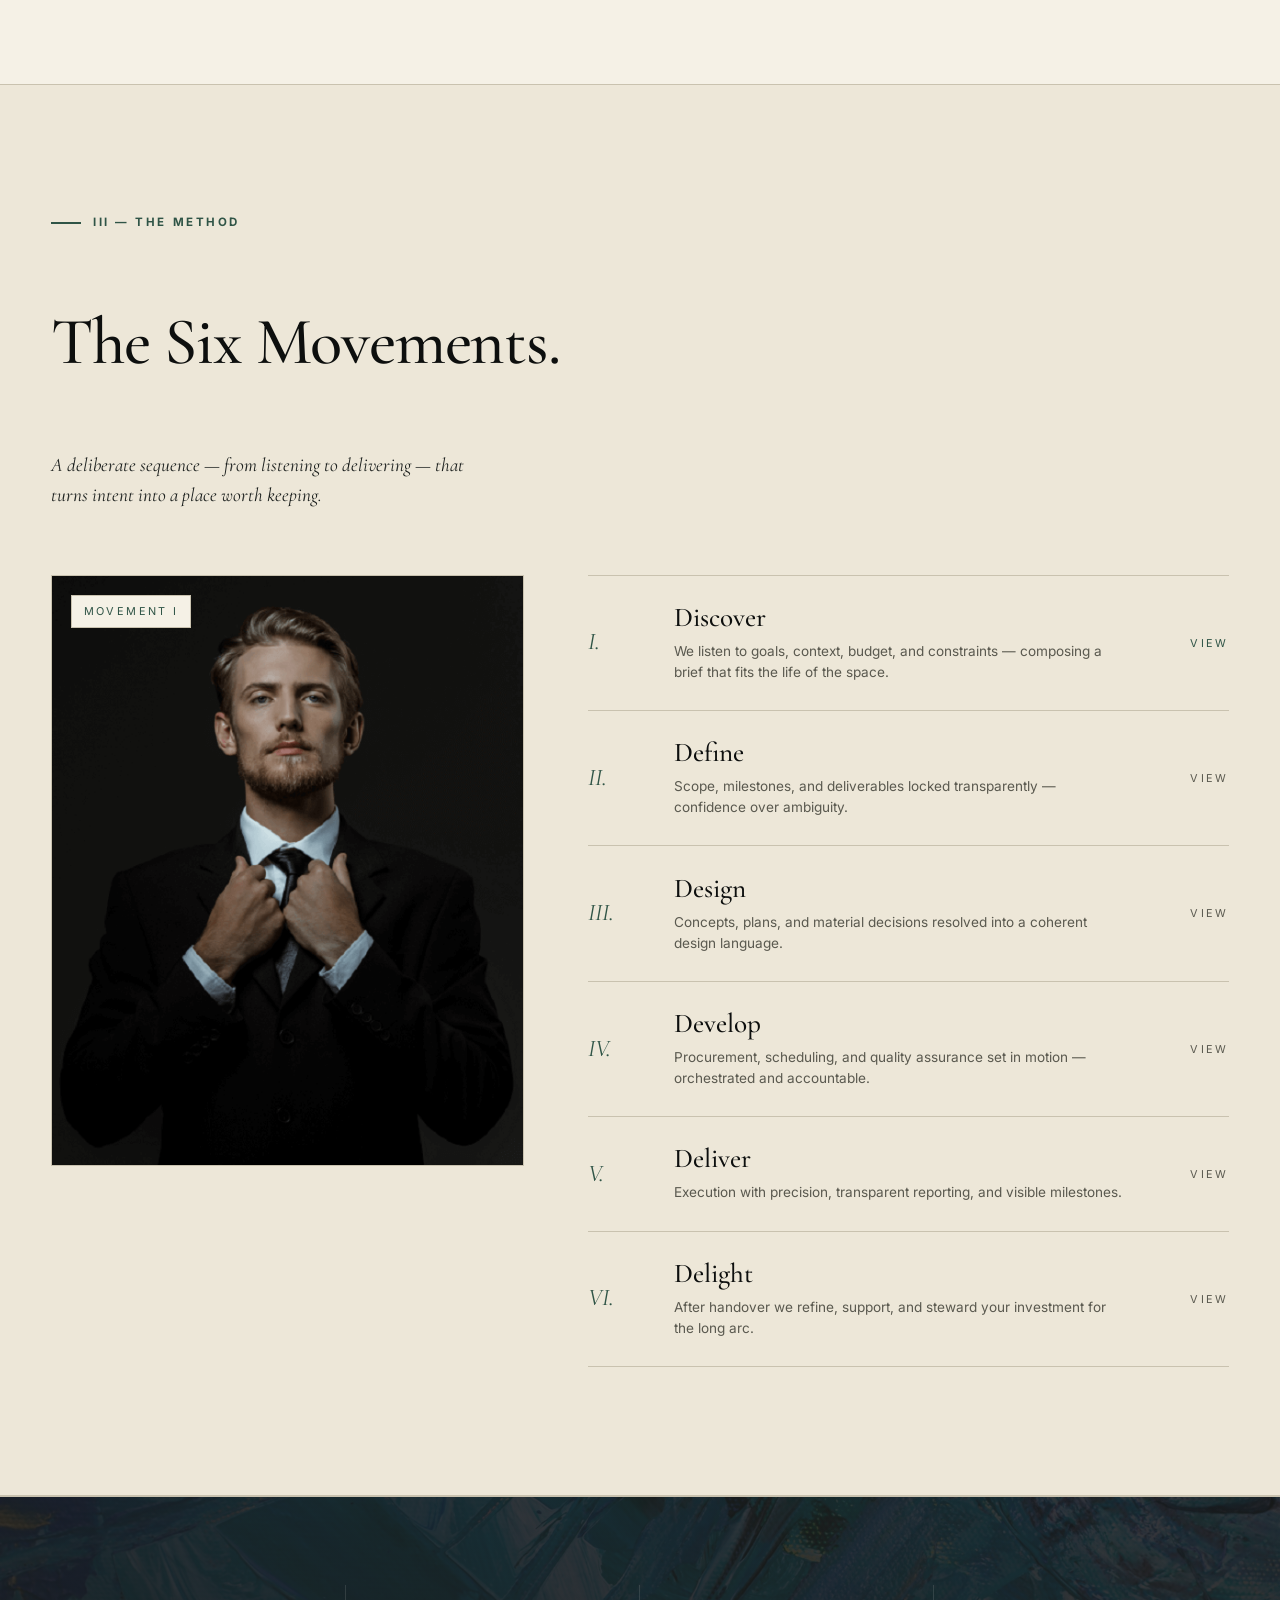
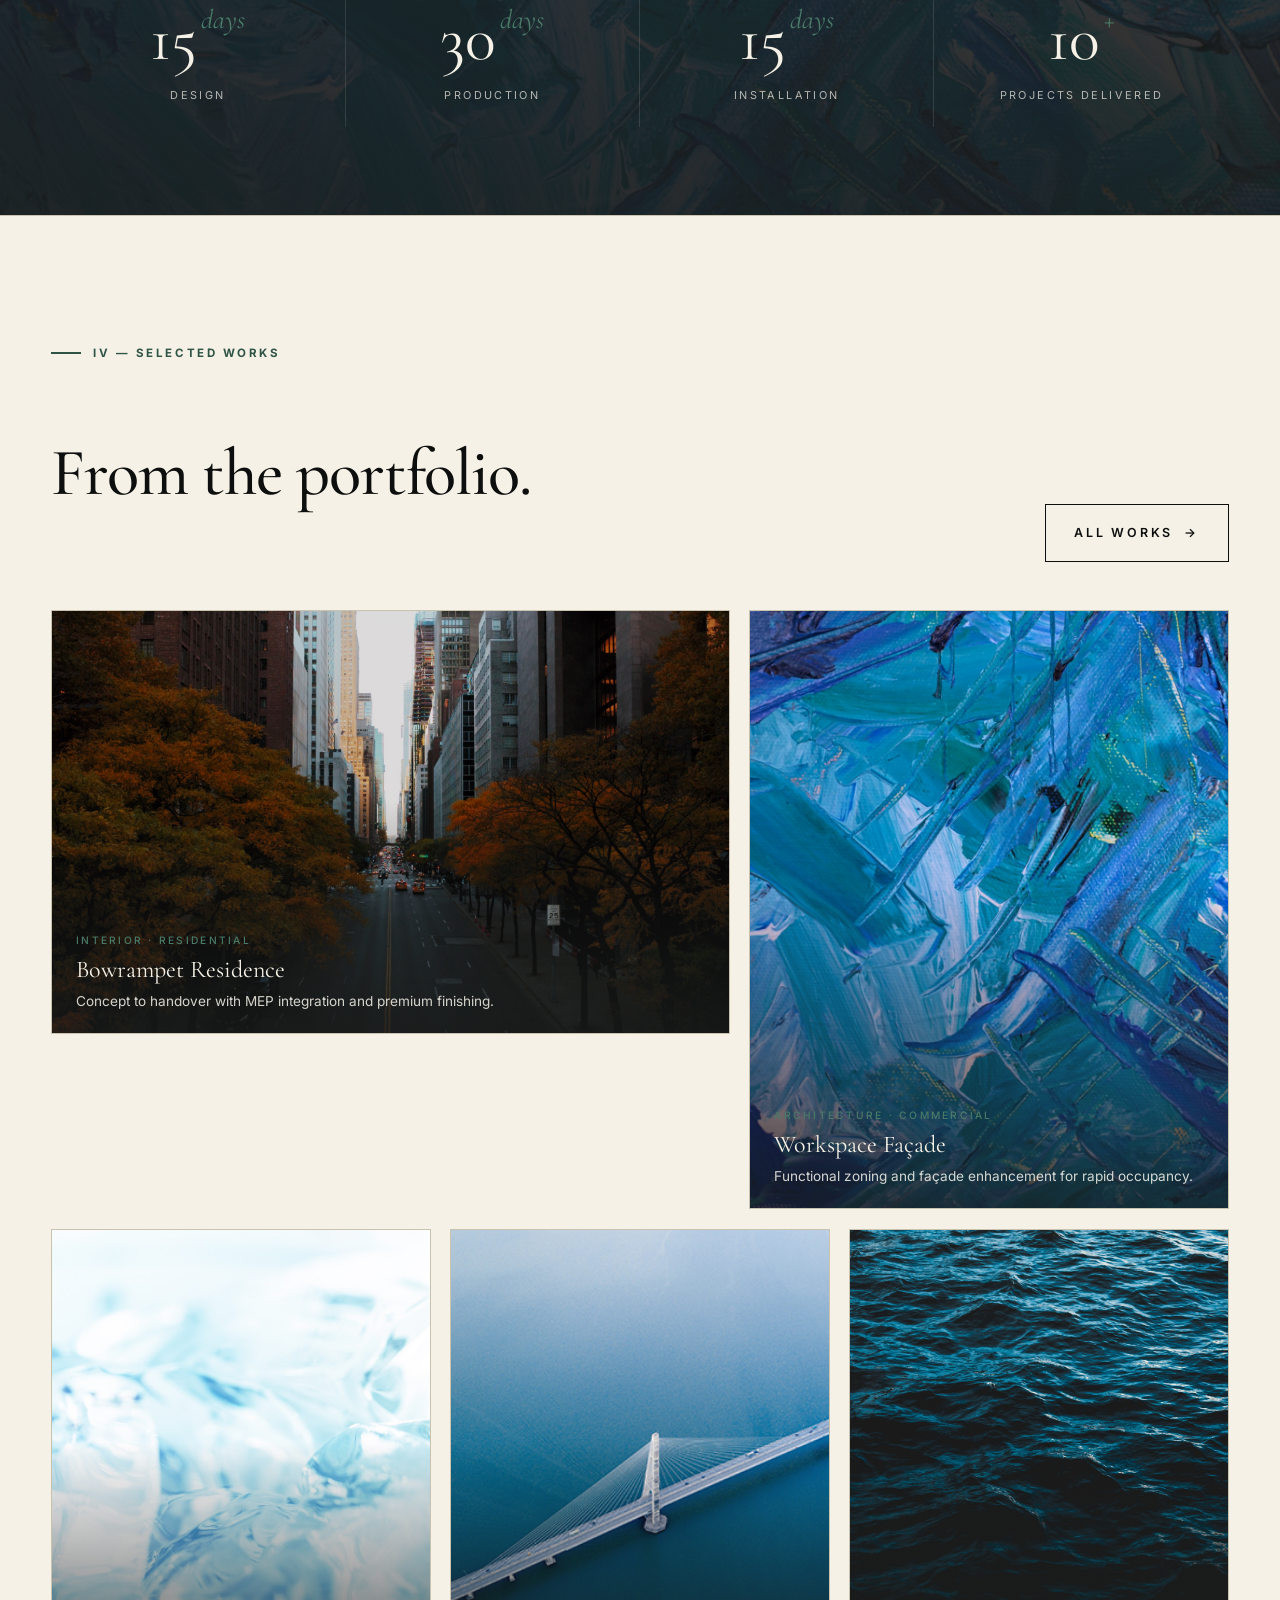
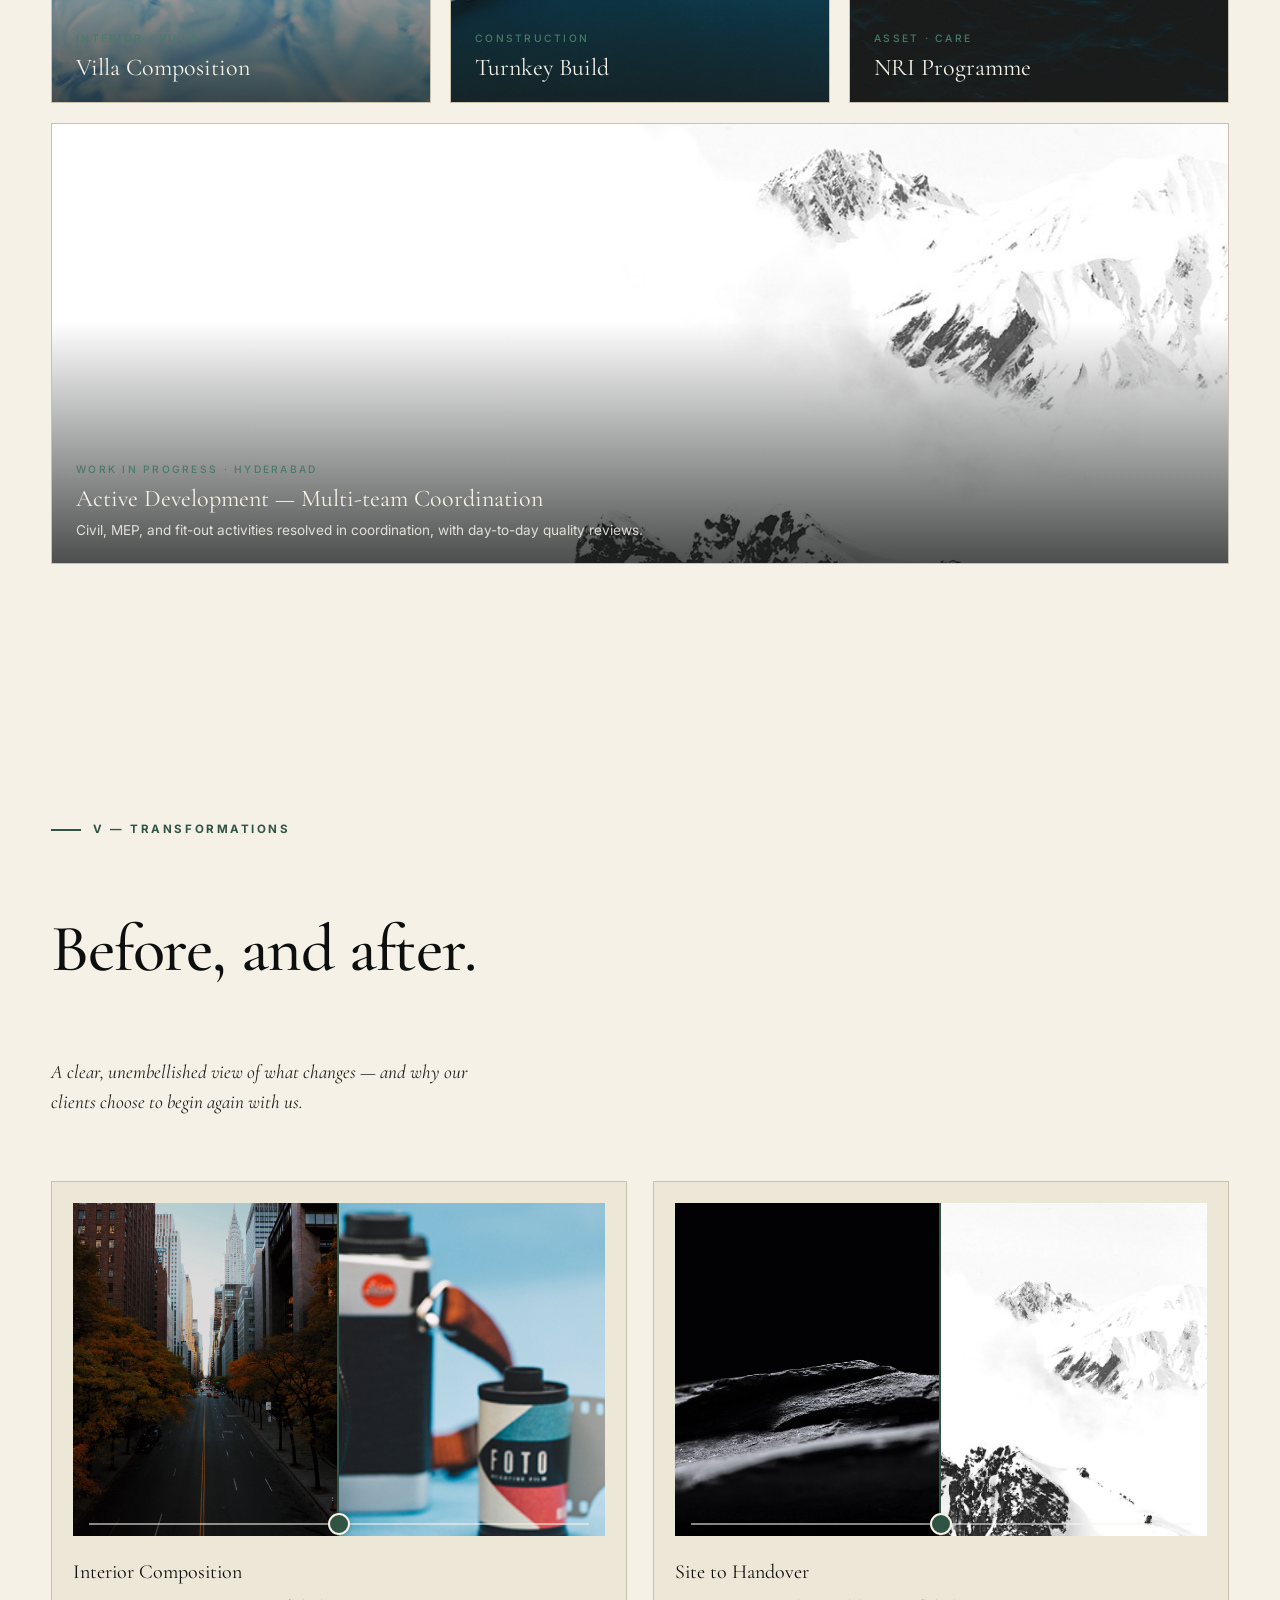
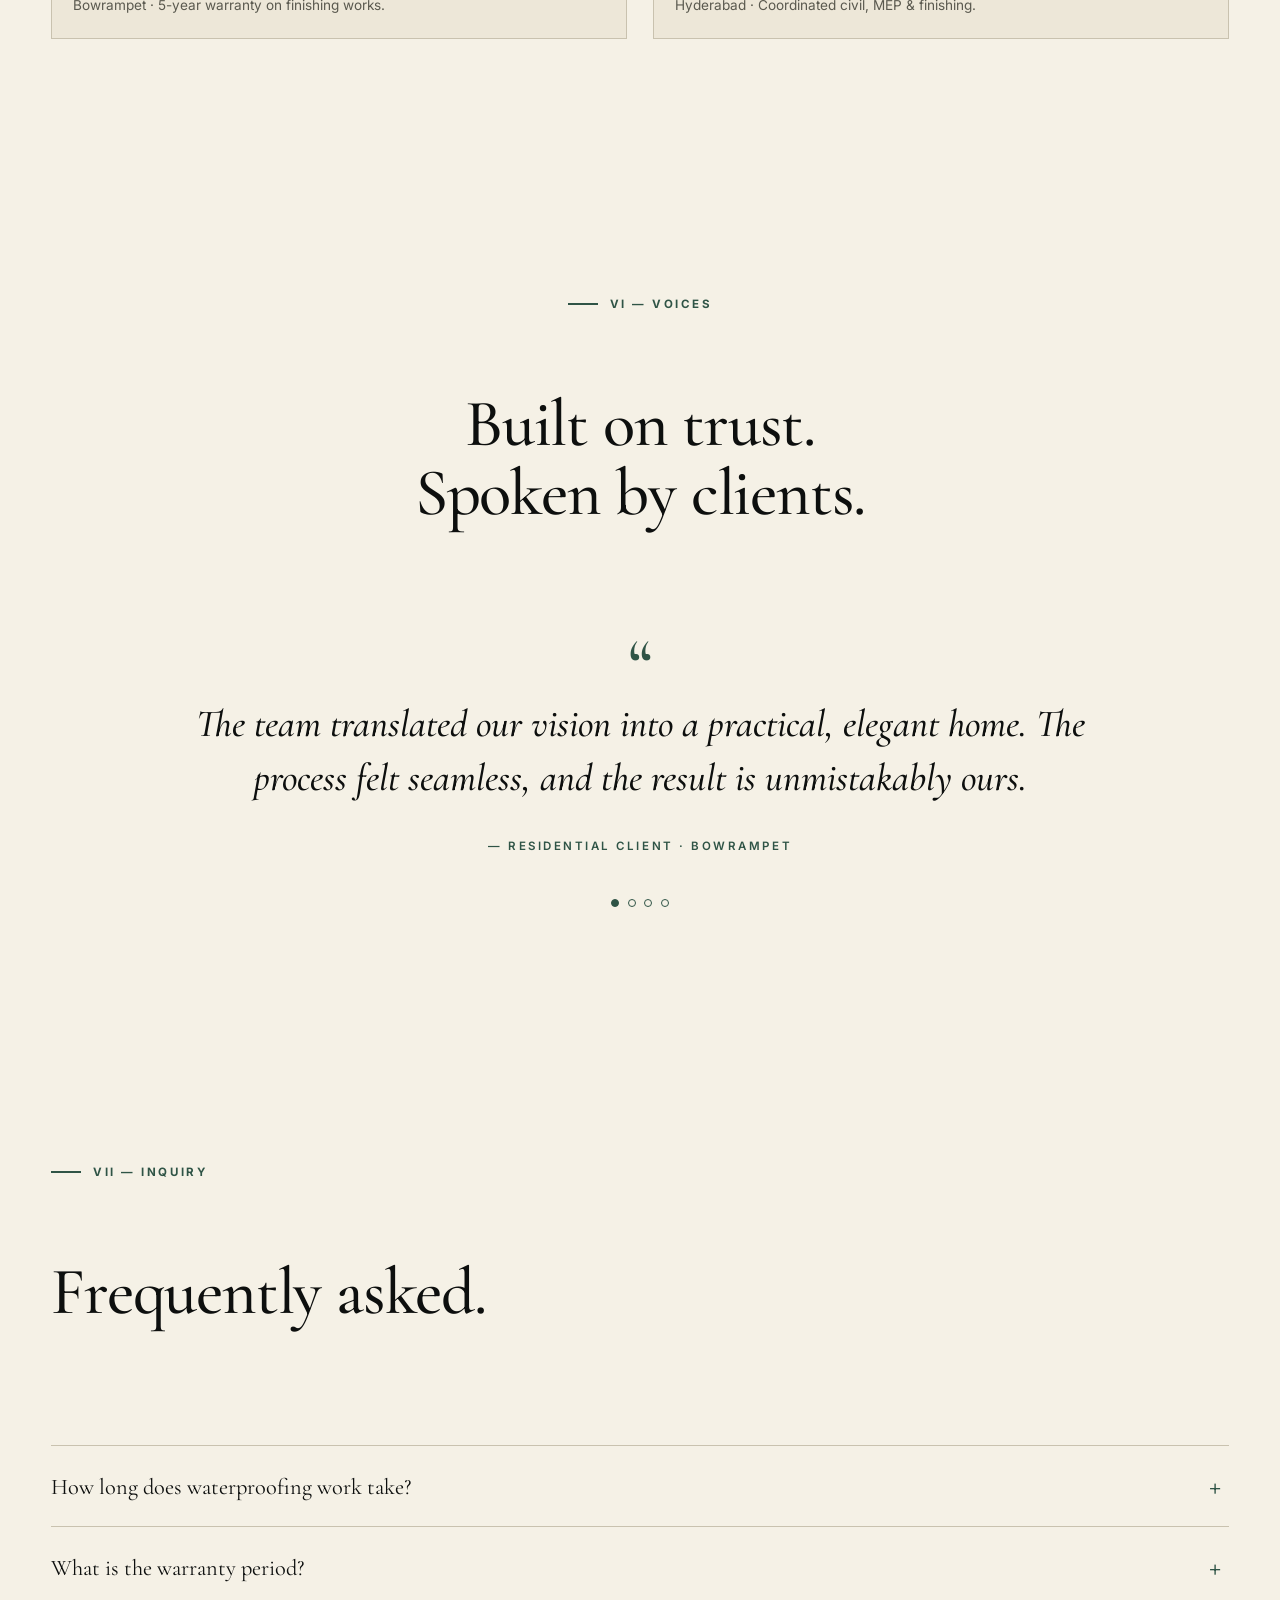
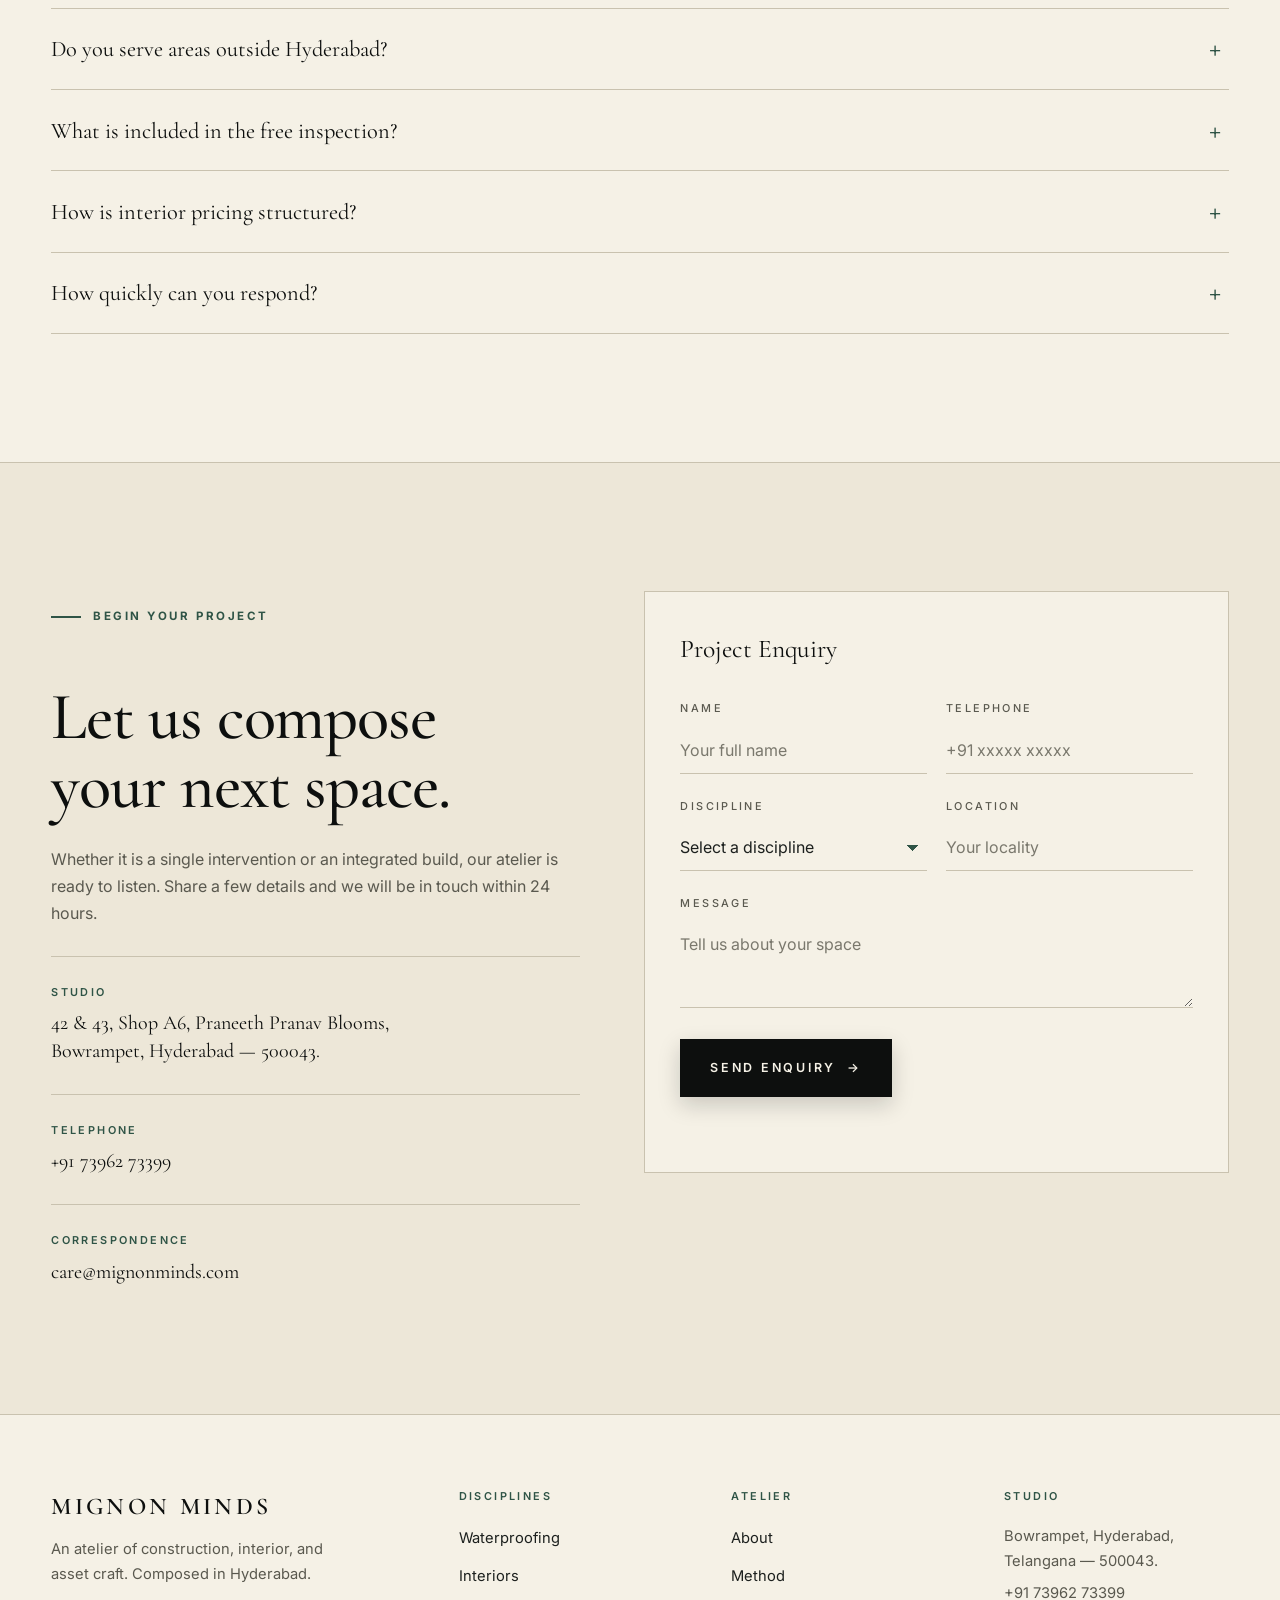
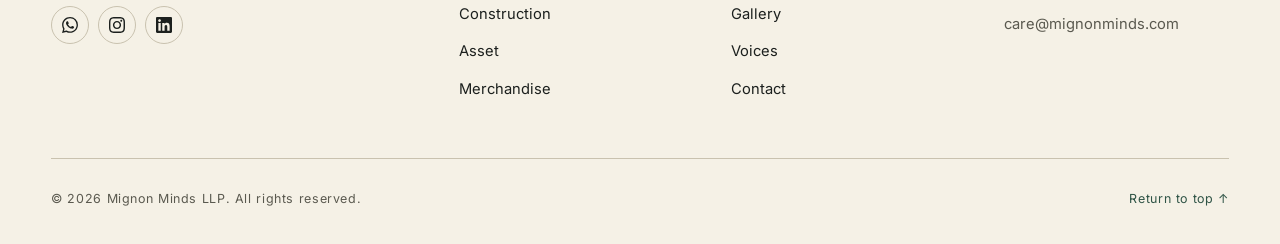
==== commit 7ef9d51b: "restructuring the main page" ====
--- a/index.html
+++ b/index.html
@@ -3,971 +3,623 @@
 <head>
   <meta charset="utf-8">
   <meta name="viewport" content="width=device-width, initial-scale=1">
-  <meta name="description" content="Mignon Minds - Professional Waterproofing & Interior Design Services in Hyderabad. Leak-proof solutions and space-optimized interiors.">
-  <title>Mignon Minds | Waterproofing & Interior Design Services in Hyderabad</title>
+  <meta name="description" content="Mignon Minds — A Hyderabad atelier crafting integrated construction, interior, and asset solutions with editorial precision.">
+  <title>Mignon Minds — An Atelier of Built Environments | Hyderabad</title>
   <link rel="preconnect" href="https://fonts.googleapis.com">
   <link rel="preconnect" href="https://fonts.gstatic.com" crossorigin>
-  <link href="https://fonts.googleapis.com/css2?family=Outfit:wght@300;400;500;600;700;800&display=swap" rel="stylesheet">
-  <link rel="stylesheet" href="styles.css">
+  <link href="https://fonts.googleapis.com/css2?family=Cormorant+Garamond:ital,wght@0,300;0,400;0,500;0,600;1,300;1,400;1,500&family=Inter:wght@300;400;500;600&display=swap" rel="stylesheet">
+  <link rel="stylesheet" href="editorial.css">
 </head>
 <body>
-  <div class="noise" aria-hidden="true"></div>
-  <div class="blueprint-bg" aria-hidden="true"></div>
-  <header class="site-header">
-    <div class="container nav-wrap">
-      <a href="#home" class="brand">
-        <span class="brand-mark">
-          <img src="assets/images/logo.png" alt="Mignon Minds logo">
+
+  <div class="cursor-dot" aria-hidden="true"></div>
+
+  <!-- ============ TOPBAR ============ -->
+  <header class="topbar">
+    <div class="shell topbar-inner">
+      <a href="#top" class="brand" id="top">
+        <span class="brand-mark"><img src="assets/images/logo.png" alt="Mignon Minds emblem"></span>
+        <span class="brand-text">
+          <span class="brand-name">Mignon Minds</span>
+          <span class="brand-tag">Atelier · Hyderabad</span>
         </span>
-        <span class="brand-text">Mignon Minds</span>
       </a>
-      <nav class="nav" id="main-nav">
-        <a href="waterproofing.html" class="nav-primary">Waterproofing</a>
-        <a href="interiors.html" class="nav-primary">Interiors</a>
-        <a href="#services">Other Services</a>
-        <a href="gallery.html">Gallery</a>
-        <a href="#reviews">Reviews</a>
+
+      <nav class="topnav" id="topnav">
+        <a href="#atelier">Atelier</a>
+        <a href="#disciplines">Disciplines</a>
+        <a href="#method">Method</a>
+        <a href="#works">Works</a>
+        <a href="#voices">Voices</a>
         <a href="#contact">Contact</a>
       </nav>
-      <div class="header-actions">
-        <a href="tel:+917396273399" class="quick-btn">Call Now</a>
-        <a href="https://wa.me/917396273399?text=Hi%2C%20I%20need%20help%20with" class="quick-btn whatsapp-btn" target="_blank">WhatsApp</a>
-      </div>
-      <button class="menu-btn" id="menu-btn" aria-label="Open menu">
+
+      <a href="#contact" class="topbar-cta">Begin Project</a>
+
+      <button class="menu-toggle" id="menu-toggle" aria-label="Open menu">
         <span></span><span></span><span></span>
       </button>
     </div>
   </header>
 
-  <main id="home">
-    <div class="offer-banner">
-      <div class="container">
-        <p>🎉 <strong>Limited Time Offer:</strong> Get FREE Waterproofing Inspection + 5-Year Warranty on All Services | <a href="#contact">Book Now</a></p>
-      </div>
-    </div>
-
-    <section class="hero section">
-      <div class="hero-bg">
-        <span class="orb orb-a"></span>
-        <span class="orb orb-b"></span>
-        <span class="orb orb-c"></span>
-
-      </div>
-      <div class="container hero-grid">
-        <div class="hero-copy">
-          <div class="hero-badges reveal">
-            <span class="badge-warranty">✓ 5-Year Warranty</span>
-            <span class="badge-response">⚡ 24-Hour Response</span>
-          </div>
-          <p class="eyebrow reveal">Serving Hyderabad & Telangana</p>
-          <h1 class="reveal">Integrated Construction, Interior & Property Solutions</h1>
-          <p class="lead reveal">
-            From advanced waterproofing and façade engineering to turnkey interior execution and property management—
-            delivering comprehensive built environment solutions with professional excellence.
-          </p>
-          <div class="hero-actions reveal">
-            <a href="#contact" class="btn btn-primary">Book Free Inspection</a>
-            <a href="tel:+917396273399" class="btn btn-ghost">Call Now</a>
-            <a href="https://wa.me/917396273399?text=Hi%2C%20I%20need%20help%20with" class="btn btn-accent" target="_blank">WhatsApp Us</a>
-          </div>
-          <div class="hero-tags reveal">
-            <span>BLDUP</span>
-            <span>SPACE</span>
-            <span>ASSET</span>
-            <span>MERCH</span>
-          </div>
-          <div class="floating-notes reveal" aria-hidden="true">
-            <span>Advanced Waterproofing</span>
-            <span>Façade Engineering</span>
-            <span>Turnkey Interiors</span>
-            <span>MEP Integration</span>
-            <span>Design Thinking</span>
-          </div>
-        </div>
-        <div class="hero-panel reveal">
-          <article class="floating-card">
-            <div class="hero-slider" id="hero-slider">
-              <img class="hero-media active" src="assets/images/hero-interior.jpeg" alt="Premium interior execution by Mignon Minds" loading="lazy">
-              <img class="hero-media" src="assets/images/wip-site-2.jpg" alt="Construction development in progress" loading="lazy">
-              <img class="hero-media" src="assets/images/gallery-asset.jpg" alt="Property and asset management support" loading="lazy">
-              <div class="hero-slider-dots">
-                <button class="hero-dot active" data-hero-slide="0" aria-label="Hero slide 1"></button>
-                <button class="hero-dot" data-hero-slide="1" aria-label="Hero slide 2"></button>
-                <button class="hero-dot" data-hero-slide="2" aria-label="Hero slide 3"></button>
-              </div>
-            </div>
-            <h3>Comprehensive Solutions</h3>
-            <p>From advanced waterproofing and façade engineering to turnkey interior execution with MEP coordination, we deliver integrated built environment solutions with professional excellence.</p>
-          </article>
-        </div>
-      </div>
-
-    </section>
-
-    <section id="simple-process" class="section">
-      <div class="container">
-        <div class="section-head reveal">
-          <p class="eyebrow">How It Works</p>
-          <h2>Simple 3-step process</h2>
-        </div>
-        <div class="simple-process-grid">
-          <article class="process-step-card reveal">
-            <div class="process-icon">
-              <svg width="48" height="48" viewBox="0 0 24 24" fill="none" stroke="currentColor" stroke-width="2">
-                <path d="M21 21l-6-6m2-5a7 7 0 11-14 0 7 7 0 0114 0z"/>
-              </svg>
-            </div>
-            <h3>1. Inspection</h3>
-            <p>Free site visit to assess your requirements and provide accurate quote</p>
-          </article>
-          <article class="process-step-card reveal">
-            <div class="process-icon">
-              <svg width="48" height="48" viewBox="0 0 24 24" fill="none" stroke="currentColor" stroke-width="2">
-                <path d="M12 2v20M17 5H9.5a3.5 3.5 0 000 7h5a3.5 3.5 0 010 7H6"/>
-              </svg>
-            </div>
-            <h3>2. Work</h3>
-            <p>Professional execution with quality materials and regular progress updates</p>
-          </article>
-          <article class="process-step-card reveal">
-            <div class="process-icon">
-              <svg width="48" height="48" viewBox="0 0 24 24" fill="none" stroke="currentColor" stroke-width="2">
-                <path d="M9 11l3 3L22 4M21 12v7a2 2 0 01-2 2H5a2 2 0 01-2-2V5a2 2 0 012-2h11"/>
-              </svg>
-            </div>
-            <h3>3. Completion</h3>
-            <p>Final inspection, warranty documentation, and 24-hour support</p>
-          </article>
-        </div>
-      </div>
-    </section>
-
-    <section class="brand-strip">
-      <div class="ticker">
-        <div class="ticker-track">
-          <span>Civil Contracting</span>
-          <span>Façade Engineering</span>
-          <span>Advanced Waterproofing</span>
-          <span>Turnkey Interior Execution</span>
-          <span>MEP & Finishing Works</span>
-          <span>Design Thinking</span>
-          <span>Commercial Leasing</span>
-          <span>Asset Maintenance</span>
-          <span>Corporate Gifting Solutions</span>
-          <span>Civil Contracting</span>
-          <span>Façade Engineering</span>
-          <span>Advanced Waterproofing</span>
-        </div>
-      </div>
-    </section>
-
-    <section id="architecture" class="section architecture-touch">
-      <div class="container">
-        <div class="section-head reveal">
-          <p class="eyebrow">Architectural Signature</p>
-          <h2>Designed with blueprint logic, built with site discipline</h2>
-        </div>
-        <div class="arch-grid">
-          <article class="arch-card reveal">
-            <h3>Master Planning</h3>
-            <p>Every project starts with zoning, circulation flow, utility mapping, and spatial hierarchy.</p>
-            <div class="arch-lines" aria-hidden="true">
-              <span></span><span></span><span></span><span></span>
-            </div>
-          </article>
-          <article class="arch-card reveal">
-            <h3>Structural Intelligence</h3>
-            <p>Construction and fit-out decisions are aligned with structural logic, safety, and long-term durability.</p>
-            <div class="arch-lines" aria-hidden="true">
-              <span></span><span></span><span></span><span></span>
-            </div>
-          </article>
-          <article class="arch-card reveal">
-            <h3>Material + Finish Language</h3>
-            <p>We balance textures, tones, and practical performance to deliver spaces that feel premium and purposeful.</p>
-            <div class="material-palette" aria-hidden="true">
-              <span></span><span></span><span></span><span></span><span></span>
-            </div>
-          </article>
-        </div>
-      </div>
-    </section>
-
-    <section id="identity" class="section identity">
-      <div class="container">
-        <div class="section-head reveal">
-          <p class="eyebrow">Mignon Minds Identity</p>
-          <h2>Built with local roots, delivered with multidisciplinary precision</h2>
-        </div>
-        <div class="identity-grid">
-          <article class="identity-feature reveal">
-            <h3>Mignon Minds LLP</h3>
-            <p>A Hyderabad-based Limited Liability Partnership focused on construction, interiors, and real estate execution.</p>
-            <div class="identity-pills">
-              <span>Incorporated: April 18, 2025</span>
-              <span>Status: Active</span>
-              <span>RoC: Hyderabad</span>
-            </div>
-          </article>
-          <article class="identity-feature reveal">
-            <h3>Core Expertise</h3>
+  <!-- ============ HERO ============ -->
+  <section class="hero">
+    <div class="shell hero-grid">
+      <div class="hero-copy">
+        <p class="hero-meta reveal">
+          <span>Est. 2025</span>
+          <span class="dot"></span>
+          <span>Hyderabad · Telangana</span>
+          <span class="dot"></span>
+          <span>LLP</span>
+        </p>
+
+        <h1 class="display reveal">
+          Crafting <span class="accent">Spaces</span><br>
+          of Distinction.
+        </h1>
+
+        <p class="hero-lede reveal">
+          An atelier where construction, interior, and asset stewardship
+          converge — composed with editorial precision and built to endure.
+        </p>
+
+        <div class="hero-actions reveal">
+          <a href="#contact" class="btn btn-primary">
+            Begin Your Project <span class="arrow">→</span>
+          </a>
+          <a href="tel:+917396273399" class="btn btn-ghost">
+            +91 73962 73399
+          </a>
+        </div>
+
+        <div class="hero-aside reveal">
+          <span><b>I.</b> Construction</span>
+          <span><b>II.</b> Interiors</span>
+          <span><b>III.</b> Assets</span>
+          <span><b>IV.</b> Merch</span>
+        </div>
+      </div>
+
+      <figure class="hero-visual reveal" aria-label="Featured work">
+        <img class="is-active" src="assets/images/hero-interior.jpeg" alt="Interior atelier work">
+        <img src="assets/images/wip-site-2.jpg" alt="Construction development on site">
+        <img src="assets/images/gallery-architecture.jpeg" alt="Architectural facade">
+        <span class="hero-frame" aria-hidden="true"></span>
+        <figcaption class="hero-caption">
+          <span>Selected · 001</span>
+          Bowrampet Residence — Interior Composition
+        </figcaption>
+      </figure>
+    </div>
+  </section>
+
+  <!-- ============ MARQUEE ============ -->
+  <div class="marquee" aria-hidden="true">
+    <div class="marquee-track">
+      <span>Civil Contracting</span><span class="sep">◆</span>
+      <span>Façade Engineering</span><span class="sep">◆</span>
+      <span>Advanced Waterproofing</span><span class="sep">◆</span>
+      <span>Turnkey Interiors</span><span class="sep">◆</span>
+      <span>MEP Coordination</span><span class="sep">◆</span>
+      <span>Property Stewardship</span><span class="sep">◆</span>
+      <span>Corporate Merchandise</span><span class="sep">◆</span>
+      <span>Civil Contracting</span><span class="sep">◆</span>
+      <span>Façade Engineering</span><span class="sep">◆</span>
+      <span>Advanced Waterproofing</span><span class="sep">◆</span>
+      <span>Turnkey Interiors</span><span class="sep">◆</span>
+      <span>MEP Coordination</span><span class="sep">◆</span>
+      <span>Property Stewardship</span><span class="sep">◆</span>
+      <span>Corporate Merchandise</span><span class="sep">◆</span>
+    </div>
+  </div>
+
+  <!-- ============ ATELIER ============ -->
+  <section id="atelier" class="section atelier">
+    <div class="shell">
+      <div class="section-head reveal">
+        <p class="eyebrow">I — The Atelier</p>
+        <h2 class="display">A house where craft<br>meets discipline.</h2>
+      </div>
+
+      <div class="atelier-grid">
+        <p class="atelier-statement reveal">
+          We are a Hyderabad-based <em>Limited Liability Partnership</em>
+          composing integrated solutions across the built environment —
+          from civil contracting and façade engineering to turnkey
+          interiors and long-term asset stewardship.
+        </p>
+
+        <div class="atelier-meta reveal">
+          <div class="meta-block">
+            <span class="label">Vision</span>
+            <span class="value">A trusted, multi-domain partner for spaces, assets, and experiences.</span>
+          </div>
+          <div class="meta-block">
+            <span class="label">Mission</span>
+            <span class="value">Integrated outcomes, transparent process, client-first focus.</span>
+          </div>
+          <div class="meta-block">
+            <span class="label">Registered</span>
+            <p>Praneeth Pranav Blooms, Bowrampet, Hyderabad — Telangana 500043.</p>
+            <p>Incorporated 18 April 2025 · Active · RoC Hyderabad.</p>
+          </div>
+        </div>
+      </div>
+    </div>
+  </section>
+
+  <!-- ============ DISCIPLINES ============ -->
+  <section id="disciplines" class="section">
+    <div class="shell">
+      <div class="section-head reveal">
+        <p class="eyebrow">II — The Disciplines</p>
+        <h2 class="display">Four houses,<br>one craftsmanship.</h2>
+        <p class="lede">Specialised practices that compose together — each with its own discipline, joined by a single standard of execution.</p>
+      </div>
+
+      <div class="disciplines-grid">
+        <article class="discipline reveal">
+          <span class="discipline-no">01.</span>
+          <div class="discipline-body">
+            <h3>BLDUP <small>Construction</small></h3>
             <ul>
-              <li>Construction and fit-out execution</li>
-              <li>Interior design and space optimization</li>
-              <li>Buy/sell and leasing facilitation</li>
-              <li>Specialized waterproofing and expansion joints</li>
+              <li>Civil contracting</li>
+              <li>Façade engineering</li>
+              <li>Building envelope</li>
+              <li>Advanced waterproofing</li>
             </ul>
-          </article>
-          <article class="identity-feature reveal">
-            <h3>Registered Location</h3>
-            <p>Bahadurpally / Bowrampet, Hyderabad, Telangana - 500043.</p>
-            <p class="identity-note">Serving homeowners, commercial clients, NRIs, and corporate teams with an integrated service model.</p>
-          </article>
-        </div>
-      </div>
-    </section>
-
-    <section class="section stats">
-      <div class="stats-bg" aria-hidden="true"></div>
-      <div class="container stats-grid">
-        <article class="stat reveal">
-          <h2><span data-count="15">0</span><span class="metric-suffix">-Days</span></h2>
-          <p>Design</p>
-        </article>
-        <article class="stat reveal">
-          <h2><span data-count="30">0</span><span class="metric-suffix">-Days</span></h2>
-          <p>Production</p>
-        </article>
-        <article class="stat reveal">
-          <h2><span data-count="15">0</span><span class="metric-suffix">-Days</span></h2>
-          <p>Installation</p>
-        </article>
-        <article class="stat reveal">
-          <h2><span data-count="10">0</span></h2>
-          <p>Projects Done</p>
-        </article>
-      </div>
-    </section>
-
-    <section id="about" class="section about">
-      <div class="container">
-        <div class="section-head reveal">
-          <p class="eyebrow">About Mignon Minds</p>
-          <h2>Where imagination meets practical excellence</h2>
-        </div>
-        <div class="about-grid">
-          <article class="about-card reveal">
-            <h3>Vision</h3>
-            <p>To become a trusted multi-domain solutions partner for spaces, assets, and experiences.</p>
-          </article>
-          <article class="about-card reveal">
-            <h3>Mission</h3>
-            <p>Deliver integrated, high-quality outcomes with transparent process, creativity, and client-first focus.</p>
-          </article>
-          <article class="about-card reveal">
-            <h3>Who We Are</h3>
-            <p>A multidisciplinary team of designers, engineers, managers, and brand thinkers transforming ideas into value.</p>
-          </article>
-        </div>
-      </div>
-    </section>
-
-    <section id="services" class="section services">
-      <div class="container">
-        <div class="section-head reveal">
-          <p class="eyebrow">Core Services</p>
-          <h2>Integrated construction, interior, and property solutions</h2>
-        </div>
-        <div class="service-grid-main">
-          <article class="service-card-main reveal" data-tilt>
-            <div class="service-icon">
-              <svg width="56" height="56" viewBox="0 0 24 24" fill="none" stroke="currentColor" stroke-width="2">
-                <path d="M3 9l9-7 9 7v11a2 2 0 01-2 2H5a2 2 0 01-2-2z"/>
-                <polyline points="9 22 9 12 15 12 15 22"/>
-              </svg>
-            </div>
-            <img class="service-media" src="assets/images/service-construct.png" alt="Construction service visual" loading="lazy">
-            <span class="service-id">01</span>
-            <h3>Construction (BLDUP)</h3>
-            <ul style="padding-left: 1.2rem; color: var(--muted); line-height: 1.7; margin: 0.8rem 0;">
-              <li>Civil Contracting</li>
-              <li>Façade Engineering</li>
-              <li>Building Envelope</li>
-              <li>Advanced Waterproofing</li>
+            <a href="waterproofing.html" class="discipline-link">Waterproofing details →</a>
+          </div>
+        </article>
+
+        <article class="discipline reveal">
+          <span class="discipline-no">02.</span>
+          <div class="discipline-body">
+            <h3>SPACE <small>Interiors</small></h3>
+            <ul>
+              <li>Turnkey interior execution</li>
+              <li>MEP &amp; finishing works</li>
+              <li>Collaborative design thinking</li>
+              <li>Space optimisation</li>
             </ul>
-            <div class="service-actions">
-              <a href="waterproofing.html" class="service-link">Waterproofing Details</a>
-              <a href="#contact" class="service-link">Get Quote</a>
-            </div>
-          </article>
-          <article class="service-card-main reveal" data-tilt>
-            <div class="service-icon">
-              <svg width="56" height="56" viewBox="0 0 24 24" fill="none" stroke="currentColor" stroke-width="2">
-                <rect x="3" y="3" width="18" height="18" rx="2" ry="2"/>
-                <line x1="9" y1="3" x2="9" y2="21"/>
-                <line x1="15" y1="3" x2="15" y2="21"/>
-              </svg>
-            </div>
-            <img class="service-media" src="assets/images/service-interiors.png" alt="Interior design service visual" loading="lazy">
-            <span class="service-id">02</span>
-            <h3>Interiors (SPACE)</h3>
-            <ul style="padding-left: 1.2rem; color: var(--muted); line-height: 1.7; margin: 0.8rem 0;">
-              <li>Turnkey Interior Execution</li>
-              <li>MEP & Finishing Works</li>
-              <li>Collaborative Design Thinking</li>
+            <a href="interiors.html" class="discipline-link">View portfolio →</a>
+          </div>
+        </article>
+
+        <article class="discipline reveal">
+          <span class="discipline-no">03.</span>
+          <div class="discipline-body">
+            <h3>ASSET <small>Property</small></h3>
+            <ul>
+              <li>Commercial leasing</li>
+              <li>Asset maintenance programmes</li>
+              <li>Buy &amp; sell facilitation</li>
+              <li>Due diligence</li>
             </ul>
-            <div class="service-actions">
-              <a href="interiors.html" class="service-link">View Portfolio</a>
-              <a href="#contact" class="service-link">Book Consultation</a>
-            </div>
-          </article>
-        </div>
-        <div class="section-head reveal" style="margin-top: 3rem;">
-          <p class="eyebrow">Additional Services</p>
-          <h3>Property management and corporate solutions</h3>
-        </div>
-        <div class="service-grid-secondary">
-          <article class="service-card-small reveal">
-            <span class="service-id-small">03</span>
-            <h4>Property Management (ASSET)</h4>
-            <ul style="padding-left: 1rem; color: var(--muted); font-size: 0.85rem; line-height: 1.6; margin: 0.5rem 0 0;">
-              <li>Commercial Leasing Solutions</li>
-              <li>Asset Maintenance Programs</li>
-              <li>Buy/Sell Facilitation</li>
-              <li>Due Diligence</li>
+            <a href="#contact" class="discipline-link">Discuss your asset →</a>
+          </div>
+        </article>
+
+        <article class="discipline reveal">
+          <span class="discipline-no">04.</span>
+          <div class="discipline-body">
+            <h3>MERCH <small>Corporate Gifting</small></h3>
+            <ul>
+              <li>Custom corporate gifting</li>
+              <li>Event &amp; festive solutions</li>
+              <li>Brand personalisation</li>
+              <li>Sustainable merchandise</li>
             </ul>
-          </article>
-          <article class="service-card-small reveal">
-            <span class="service-id-small">04</span>
-            <h4>Corporate Gifting (MERCH)</h4>
-            <ul style="padding-left: 1rem; color: var(--muted); font-size: 0.85rem; line-height: 1.6; margin: 0.5rem 0 0;">
-              <li>Custom Corporate Gifting</li>
-              <li>Event & Festive Gifting Solutions</li>
-              <li>Brand Personalizations</li>
-            </ul>
-          </article>
-        </div>
-      </div>
-    </section>
-
-    <section id="process" class="section process">
-      <div class="container">
-        <div class="section-head reveal">
-          <p class="eyebrow">Work Process</p>
-          <h2>How we turn ideas into outcomes</h2>
-        </div>
-        <div class="process-shell reveal">
-          <div class="process-main">
-            <figure class="step-visual">
-              <img id="step-image" src="assets/images/process-1.png" alt="Discover step visual" loading="lazy">
-            </figure>
-            <article class="step-content" id="step-content">
-              <h3>Discover</h3>
-              <p>We listen to your goals, use-case, budget, and timeline to create a direction that fits your context.</p>
-            </article>
-            <div class="process-meta">
-              <span class="step-index" id="step-index">Step 01</span>
-              <span class="step-tagline">Client-first execution framework</span>
-            </div>
-            <div class="process-progress" aria-hidden="true">
-              <span id="process-progress-bar"></span>
-            </div>
-          </div>
-          <div class="stepper" id="stepper">
-            <button class="step active" data-step="1">
-              <span class="step-no">01</span>
-              <span class="step-copy"><strong>Discover</strong><small>Understand goals, site, and constraints.</small></span>
-            </button>
-            <button class="step" data-step="2">
-              <span class="step-no">02</span>
-              <span class="step-copy"><strong>Define</strong><small>Lock scope, timelines, and project expectations.</small></span>
-            </button>
-            <button class="step" data-step="3">
-              <span class="step-no">03</span>
-              <span class="step-copy"><strong>Design</strong><small>Build practical concepts and visual direction.</small></span>
-            </button>
-            <button class="step" data-step="4">
-              <span class="step-no">04</span>
-              <span class="step-copy"><strong>Develop</strong><small>Coordinate procurement, resources, and execution.</small></span>
-            </button>
-            <button class="step" data-step="5">
-              <span class="step-no">05</span>
-              <span class="step-copy"><strong>Deliver</strong><small>Execute with quality checks and milestone visibility.</small></span>
-            </button>
-            <button class="step" data-step="6">
-              <span class="step-no">06</span>
-              <span class="step-copy"><strong>Delight</strong><small>Refine, support, and ensure lasting value.</small></span>
-            </button>
-          </div>
-        </div>
-        <div class="process-gallery reveal">
-          <figure class="process-shot jump-step" data-step="1">
-            <img src="assets/images/process-1.png" alt="Discover phase visual" loading="lazy">
-            <figcaption>Discover</figcaption>
-          </figure>
-          <figure class="process-shot jump-step" data-step="2">
-            <img src="assets/images/process-2.png" alt="Define phase visual" loading="lazy">
-            <figcaption>Define</figcaption>
-          </figure>
-          <figure class="process-shot jump-step" data-step="3">
-            <img src="assets/images/process-3.png" alt="Design phase visual" loading="lazy">
-            <figcaption>Design</figcaption>
-          </figure>
-          <figure class="process-shot jump-step" data-step="4">
-            <img src="assets/images/process-4.jpg" alt="Develop phase visual" loading="lazy">
-            <figcaption>Develop</figcaption>
-          </figure>
-          <figure class="process-shot jump-step" data-step="5">
-            <img src="assets/images/process-5.png" alt="Deliver phase visual" loading="lazy">
-            <figcaption>Deliver</figcaption>
-          </figure>
-          <figure class="process-shot jump-step" data-step="6">
-            <img src="assets/images/process-6.png" alt="Delight phase visual" loading="lazy">
-            <figcaption>Delight</figcaption>
-          </figure>
-        </div>
-      </div>
-    </section>
-
-    <section class="section wip-showcase">
-      <div class="container">
-        <div class="section-head reveal">
-          <p class="eyebrow">Work In Progress</p>
-          <h2>From live sites to final handover - transparent at every stage</h2>
-        </div>
-        <div class="wip-grid">
-          <article class="wip-card reveal lightbox-trigger">
-            <img src="assets/images/wip-site-1.jpg" alt="On-site work in progress stage one" loading="lazy">
-            <div class="wip-overlay">
-              <span class="wip-badge">Stage 01</span>
-              <h3>Site Preparation</h3>
-              <p>Ground condition review, safety setup, and timeline lock-in before execution.</p>
-            </div>
-          </article>
-          <article class="wip-card reveal lightbox-trigger">
-            <img src="assets/images/wip-site-2.jpg" alt="On-site work in progress stage two" loading="lazy">
-            <div class="wip-overlay">
-              <span class="wip-badge">Stage 02</span>
-              <h3>Active Development</h3>
-              <p>Coordinated civil, MEP, and fit-out activities with day-to-day quality checks.</p>
-            </div>
-          </article>
-          <article class="wip-card reveal lightbox-trigger">
-            <img src="assets/images/wip-site-3.jpg" alt="On-site work in progress stage three" loading="lazy">
-            <div class="wip-overlay">
-              <span class="wip-badge">Stage 03</span>
-              <h3>Finish & Handover</h3>
-              <p>Detailing, snag closure, and polished delivery with complete client walkthrough.</p>
-            </div>
-          </article>
-        </div>
-      </div>
-    </section>
-
-    <section class="section before-after">
-      <div class="container">
-        <div class="section-head reveal">
-          <p class="eyebrow">Transformation View</p>
-          <h2>Before and after clarity for real decision-making</h2>
-        </div>
-        <div class="ba-grid">
-          <article class="ba-card reveal">
-            <h3>Interiors Transformation</h3>
-            <div class="ba-frame" data-ba-frame>
-              <img src="assets/images/wip-site-1.jpg" alt="Interior before transformation" class="ba-image ba-before" loading="lazy">
-              <div class="ba-after-wrap" data-ba-after-wrap>
-                <img src="assets/images/hero-interior.jpeg" alt="Interior after transformation" class="ba-image ba-after" loading="lazy">
-              </div>
-              <input type="range" class="ba-range" data-ba-range min="0" max="100" value="50" aria-label="Compare before and after interior">
-            </div>
-          </article>
-          <article class="ba-card reveal">
-            <h3>Site to Handover Progress</h3>
-            <div class="ba-frame" data-ba-frame>
-              <img src="assets/images/wip-site-2.jpg" alt="Site development before completion" class="ba-image ba-before" loading="lazy">
-              <div class="ba-after-wrap" data-ba-after-wrap>
-                <img src="assets/images/wip-site-3.jpg" alt="Project handover stage" class="ba-image ba-after" loading="lazy">
-              </div>
-              <input type="range" class="ba-range" data-ba-range min="0" max="100" value="50" aria-label="Compare before and after site execution">
-            </div>
-          </article>
-        </div>
-      </div>
-    </section>
-
-    <section class="section status-matrix">
-      <div class="container">
-        <div class="section-head reveal">
-          <p class="eyebrow">Project Status Matrix</p>
-          <h2>Every engagement tracked with transparent stage tags</h2>
-        </div>
-        <div class="matrix-grid">
-          <article class="matrix-card reveal">
-            <div class="matrix-top">
-              <h3>Bowrampet Villa Fit-out</h3>
-              <span class="status-tag status-execution">Execution</span>
-            </div>
-            <p>Interior + MEP integration for a multi-level residence with milestone-based reviews.</p>
-          </article>
-          <article class="matrix-card reveal">
-            <div class="matrix-top">
-              <h3>Commercial Workspace Build</h3>
-              <span class="status-tag status-planning">Planning</span>
-            </div>
-            <p>Design finalization, BOQ alignment, and phased roll-out strategy for rapid occupancy.</p>
-          </article>
-          <article class="matrix-card reveal">
-            <div class="matrix-top">
-              <h3>NRI Asset Maintenance Program</h3>
-              <span class="status-tag status-maintenance">Maintenance</span>
-            </div>
-            <p>Scheduled inspections, repair coordination, and reporting to preserve long-term value.</p>
-          </article>
-          <article class="matrix-card reveal">
-            <div class="matrix-top">
-              <h3>Leak-Proof Joint Retrofit</h3>
-              <span class="status-tag status-handover">Handover</span>
-            </div>
-            <p>Expansion joint treatment and waterproofing with closure verification and support.</p>
-          </article>
-        </div>
-      </div>
-    </section>
-
-    <section id="use-cases" class="section use-cases">
-      <div class="container">
-        <div class="section-head reveal">
-          <p class="eyebrow">Use Case Explorer</p>
-          <h2>How we solve real client scenarios</h2>
-        </div>
-        <div class="case-filters reveal">
-          <button class="case-filter active" data-segment="all">All</button>
-          <button class="case-filter" data-segment="residential">Residential</button>
-          <button class="case-filter" data-segment="commercial">Commercial</button>
-          <button class="case-filter" data-segment="nri">NRI Owners</button>
-          <button class="case-filter" data-segment="corporate">Corporate</button>
-        </div>
-        <div class="case-grid">
-          <article class="case-card reveal lightbox-trigger" data-segment="residential">
-            <img src="assets/images/hero-interior.jpeg" alt="Compact apartment transformation" loading="lazy">
-            <div class="case-copy">
-              <h3>Compact Apartment Transformation</h3>
-              <p>Space planning, modular furniture, hidden storage, and efficient movement zones.</p>
-            </div>
-          </article>
-          <article class="case-card reveal lightbox-trigger" data-segment="residential">
-            <img src="assets/images/gallery-finish.jpeg" alt="Villa interior execution" loading="lazy">
-            <div class="case-copy">
-              <h3>Villa End-to-End Interiors</h3>
-              <p>Concept to handover with MEP integration, premium finishing, and quality control.</p>
-            </div>
-          </article>
-          <article class="case-card reveal lightbox-trigger" data-segment="commercial">
-            <img src="assets/images/gallery-architecture.jpeg" alt="Office and commercial architecture" loading="lazy">
-            <div class="case-copy">
-              <h3>Commercial Workspace Delivery</h3>
-              <p>Functional zoning, facade enhancement, and project scheduling for quick occupancy.</p>
-            </div>
-          </article>
-          <article class="case-card reveal lightbox-trigger" data-segment="commercial">
-            <img src="assets/images/gallery-construction.jpg" alt="Construction execution use case" loading="lazy">
-            <div class="case-copy">
-              <h3>Turnkey Construction Execution</h3>
-              <p>Single-vendor accountability from approvals and BOQ to on-site delivery.</p>
-            </div>
-          </article>
-          <article class="case-card reveal lightbox-trigger" data-segment="nri">
-            <img src="assets/images/gallery-asset.jpg" alt="NRI property management use case" loading="lazy">
-            <div class="case-copy">
-              <h3>NRI Property Care Program</h3>
-              <p>Periodic inspections, tenant support, maintenance reports, and value protection.</p>
-            </div>
-          </article>
-          <article class="case-card reveal lightbox-trigger" data-segment="nri commercial">
-            <img src="assets/images/process-5.png" alt="Leasing and maintenance support" loading="lazy">
-            <div class="case-copy">
-              <h3>Lease + Maintain + Grow ROI</h3>
-              <p>Leasing strategy and maintenance planning aligned with long-term asset growth.</p>
-            </div>
-          </article>
-          <article class="case-card reveal lightbox-trigger" data-segment="corporate">
-            <img src="assets/images/gallery-gifting.jpg" alt="Corporate gifting campaign setup" loading="lazy">
-            <div class="case-copy">
-              <h3>Festive Gifting Campaigns</h3>
-              <p>Bulk curated gifts, custom packaging, and timely branded deliveries.</p>
-            </div>
-          </article>
-          <article class="case-card reveal lightbox-trigger" data-segment="corporate">
-            <img src="assets/images/service-gifting.png" alt="Branded sustainable gifting program" loading="lazy">
-            <div class="case-copy">
-              <h3>Sustainable Brand Merch</h3>
-              <p>Eco-conscious, utility-first merchandise designed for stronger brand recall.</p>
-            </div>
-          </article>
-        </div>
-      </div>
-    </section>
-
-    <section id="work" class="section showcase">
-      <div class="container">
-        <div class="section-head reveal">
-          <p class="eyebrow">Why Mignon Minds</p>
-          <h2>Distinctive value in every engagement</h2>
-        </div>
-        <div class="chip-row reveal">
-          <button class="chip active" data-filter="all">All</button>
-          <button class="chip" data-filter="quality">Quality</button>
-          <button class="chip" data-filter="speed">Speed</button>
-          <button class="chip" data-filter="value">Value</button>
-          <button class="chip" data-filter="trust">Trust</button>
-        </div>
-        <div class="tile-grid">
-          <article class="tile reveal" data-cat="quality trust">
-            <h3>Integrated In-house Coordination</h3>
-            <p>Less handoff friction, stronger accountability, and consistent quality across teams.</p>
-          </article>
-          <article class="tile reveal" data-cat="speed value">
-            <h3>Structured Planning & BOQ Clarity</h3>
-            <p>Clear scope and pre-aligned decisions reduce delays and avoid costly rework.</p>
-          </article>
-          <article class="tile reveal" data-cat="value trust">
-            <h3>Lifecycle Support Beyond Delivery</h3>
-            <p>From execution to maintenance and leasing, you continue receiving practical support.</p>
-          </article>
-          <article class="tile reveal" data-cat="quality speed">
-            <h3>Design + Engineering Harmony</h3>
-            <p>Beautiful outcomes backed by technical precision and long-term durability.</p>
-          </article>
-        </div>
-      </div>
-    </section>
-
-    <section class="section visual-story">
-      <div class="container">
-        <div class="section-head reveal">
-          <p class="eyebrow">Execution Snapshots</p>
-          <h2>Ground-level project moments from planning to handover</h2>
-        </div>
-        <div class="story-grid">
-          <figure class="story-card reveal lightbox-trigger">
-            <img src="assets/images/wip-site-1.jpg" alt="Site preparation for a residential project" loading="lazy">
-            <figcaption class="story-detail">
-              <strong>Residential Site Preparation</strong>
-              <span>Bowrampet | Civil + Fit-out</span>
-            </figcaption>
-          </figure>
-          <figure class="story-card reveal lightbox-trigger">
-            <img src="assets/images/wip-site-2.jpg" alt="Live development stage with on-site progress" loading="lazy">
-            <figcaption class="story-detail">
-              <strong>Active Development Stage</strong>
-              <span>Hyderabad | Multi-team coordination</span>
-            </figcaption>
-          </figure>
-          <figure class="story-card reveal lightbox-trigger">
-            <img src="assets/images/wip-site-3.jpg" alt="Final finishing and handover phase" loading="lazy">
-            <figcaption class="story-detail">
-              <strong>Finishing and Handover</strong>
-              <span>Quality checks | Client walkthrough</span>
-            </figcaption>
-          </figure>
-          <figure class="story-card reveal lightbox-trigger">
-            <img src="assets/images/process-5.png" alt="Waterproofing and leak-proof detailing work" loading="lazy">
-            <figcaption class="story-detail">
-              <strong>Leak-Proof Detailing</strong>
-              <span>Expansion joints | Waterproofing execution</span>
-            </figcaption>
-          </figure>
-          <figure class="story-card reveal lightbox-trigger">
-            <img src="assets/images/hero-interior.jpeg" alt="Completed interior setup with space planning" loading="lazy">
-            <figcaption class="story-detail">
-              <strong>Space-Optimized Interiors</strong>
-              <span>Design + MEP + finishing integration</span>
-            </figcaption>
-          </figure>
-          <figure class="story-card reveal lightbox-trigger">
-            <img src="assets/images/gallery-asset.jpg" alt="Asset inspection and maintenance support" loading="lazy">
-            <figcaption class="story-detail">
-              <strong>Post-Delivery Asset Care</strong>
-              <span>Inspections, maintenance, and value support</span>
-            </figcaption>
-          </figure>
-        </div>
-      </div>
-    </section>
-
-    <section id="before-after-home" class="section before-after parallaxSections">
-      <div class="container">
-        <div class="section-head reveal">
-          <p class="eyebrow">Real Results</p>
-          <h2>Before & After: Our Transformations</h2>
-        </div>
-        <div class="ba-grid">
-          <div class="ba-card reveal">
-            <h3>Waterproofing - Terrace Leak Fixed</h3>
-            <div class="ba-frame">
-              <div class="ba-image" style="background-image: url('assets/images/wip-site-1.jpg');"></div>
-              <div class="ba-after-wrap" style="width: 50%;">
-                <div class="ba-image" style="background-image: url('assets/images/wip-site-3.jpg');"></div>
-              </div>
-              <input type="range" min="0" max="100" value="50" class="ba-range" data-ba-range>
-            </div>
-            <p>5-year warranty | Miyapur, Hyderabad</p>
-          </div>
-          <div class="ba-card reveal">
-            <h3>Interior Design - Living Room Makeover</h3>
-            <div class="ba-frame">
-              <div class="ba-image" style="background-image: url('assets/images/wip-site-2.jpg');"></div>
-              <div class="ba-after-wrap" style="width: 50%;">
-                <div class="ba-image" style="background-image: url('assets/images/gallery-finish.jpeg');"></div>
-              </div>
-              <input type="range" min="0" max="100" value="50" class="ba-range" data-ba-range>
-            </div>
-            <p>Modular design | Gachibowli, Hyderabad</p>
-          </div>
-        </div>
-      </div>
-    </section>
-
-    <section id="reviews" class="section reviews">
-      <div class="container">
-        <div class="section-head reveal">
-          <p class="eyebrow">Client Reviews</p>
-          <h2>Real feedback from Hyderabad homeowners and businesses</h2>
-        </div>
-        <div class="reviews-grid">
-          <article class="review-card reveal">
-            <div class="review-rating">⭐⭐⭐⭐⭐</div>
-            <p>"Dr. Leakage team identified hidden seepage in our bathroom and fixed it permanently. No dampness after 6 months."</p>
-            <h4>- Ramesh K., Bowrampet</h4>
-          </article>
-          <article class="review-card reveal">
-            <div class="review-rating">⭐⭐⭐⭐⭐</div>
-            <p>"Interior execution was smooth and on-time. Space planning made our 2BHK feel much bigger."</p>
-            <h4>- Priya S., Miyapur</h4>
-          </article>
-          <article class="review-card reveal">
-            <div class="review-rating">⭐⭐⭐⭐⭐</div>
-            <p>"Transparent pricing, clear BOQ, and strong warranty support. Highly recommend for waterproofing."</p>
-            <h4>- Venkat M., Kompally</h4>
-          </article>
-          <article class="review-card reveal">
-            <div class="review-rating">⭐⭐⭐⭐⭐</div>
-            <p>"They handled full interior design and finishing for our office. Professional team and great results."</p>
-            <h4>- Anjali R., Gachibowli</h4>
-          </article>
-        </div>
-      </div>
-    </section>
-
-    <section class="section testimonials">
-      <div class="container">
-        <div class="section-head reveal">
-          <p class="eyebrow">Client Voices</p>
-          <h2>Built on trust and tangible results</h2>
-        </div>
-        <div class="carousel reveal" id="carousel">
-          <article class="quote active">
-            <p>"The team translated our vision into a practical, elegant home. The process felt seamless."</p>
-            <h4>- Residential Client</h4>
-          </article>
-          <article class="quote">
-            <p>"They handled execution with discipline and kept us updated at every milestone."</p>
-            <h4>- Construction Client</h4>
-          </article>
-          <article class="quote">
-            <p>"From gifting strategy to delivery, everything reflected our brand perfectly."</p>
-            <h4>- Corporate Partner</h4>
-          </article>
-          <div class="dots">
-            <button class="dot active" data-slide="0" aria-label="Slide 1"></button>
-            <button class="dot" data-slide="1" aria-label="Slide 2"></button>
-            <button class="dot" data-slide="2" aria-label="Slide 3"></button>
-          </div>
-        </div>
-      </div>
-    </section>
-
-    <section id="faq" class="section">
-      <div class="container">
-        <div class="section-head reveal">
-          <p class="eyebrow">FAQ</p>
-          <h2>Frequently Asked Questions</h2>
-        </div>
-        <div class="faq-grid">
-          <article class="faq-item reveal">
-            <h3>How long does waterproofing work take?</h3>
-            <p>Bathroom waterproofing typically takes 2-3 days, while terrace waterproofing can take 5-7 days depending on area size. We provide exact timelines after inspection.</p>
-          </article>
-          <article class="faq-item reveal">
-            <h3>What is the warranty period?</h3>
-            <p>We offer up to 5 years warranty on waterproofing work and 6 months on interior work. Warranty terms are clearly documented in the agreement.</p>
-          </article>
-          <article class="faq-item reveal">
-            <h3>Do you serve areas outside Hyderabad?</h3>
-            <p>Yes, we serve all areas in Hyderabad and nearby Telangana districts. Contact us to check service availability for your location.</p>
-          </article>
-          <article class="faq-item reveal">
-            <h3>What is included in the free inspection?</h3>
-            <p>Our expert visits your site, diagnoses the issue, measures the area, and provides a detailed quote with material specifications—completely free.</p>
-          </article>
-          <article class="faq-item reveal">
-            <h3>How much does interior work cost?</h3>
-            <p>Interior costs range from ₹1,200-2,200 per sq ft depending on the package and materials chosen. We provide transparent BOQ before starting work.</p>
-          </article>
-          <article class="faq-item reveal">
-            <h3>How quickly can you respond to my inquiry?</h3>
-            <p>We respond within 24 hours to all inquiries via phone, WhatsApp, or email. Urgent requests are prioritized for same-day response.</p>
-          </article>
-        </div>
-      </div>
-    </section>
-
-    <section id="contact" class="section contact">
-      <div class="container contact-grid">
-        <div class="contact-copy reveal">
-          <p class="eyebrow">Contact Us</p>
-          <h2>Get In Touch</h2>
-          <p>
-            Get in touch with us to learn more about interior or architecture design.
-            We would love to hear from you, here is how you can reach us.
-          </p>
-          <div class="contact-panel">
-            <h3>General Inquiries</h3>
-            <p>
-              Mignon Minds, 42 & 43 Shop No A6, Praneeth Pranav Blooms,
-              Bowrampet, Hyderabad, Telangana - 500043.
-            </p>
-            <a href="tel:+917396273399">+91 7396 273 399</a>
-            <a href="mailto:care@mignonminds.com">care@mignonminds.com</a>
-            <p style="margin-top: 1rem; color: var(--secondary); font-weight: 600;">⚡ We respond within 24 hours</p>
-          </div>
-          <div class="map-frame">
-            <iframe 
-              src="https://www.google.com/maps/embed?pb=!1m18!1m12!1m3!1d3804.8842892343287!2d78.39036!3d17.54194!2m3!1f0!2f0!3f0!3m2!1i1024!2i768!4f13.1!3m3!1m2!1s0x0%3A0x0!2zMTfCsDMyJzMxLjAiTiA3OMKwMjMnMjUuMyJF!5e0!3m2!1sen!2sin!4v1234567890" 
-              width="100%" 
-              height="300" 
-              style="border:0; border-radius: 12px;" 
-              allowfullscreen="" 
-              loading="lazy"
-              title="Mignon Minds Location - Bowrampet, Hyderabad">
-            </iframe>
-            <p style="margin-top: 0.5rem; font-size: 0.85rem; color: var(--muted);">
-              📍 Services available across Hyderabad & Telangana
-            </p>
-          </div>
-            <a href="mailto:care@mignonminds.com">care@mignonminds.com</a>
-          </div>
-          <div class="social-links">
-            <a href="#" aria-label="Facebook">Facebook</a>
-            <a href="#" aria-label="Twitter">Twitter</a>
-            <a href="#" aria-label="LinkedIn">LinkedIn</a>
-            <a href="#" aria-label="Pinterest">Pinterest</a>
-            <a href="#" aria-label="Instagram">Instagram</a>
-          </div>
-          <iframe
-            class="map-frame"
-            title="Mignon Minds location map"
-            src="https://maps.google.com/maps?q=Praneeth%20Pranav%20Blooms%2C%20Bowrampet%2C%20Hyderabad&t=&z=13&ie=UTF8&iwloc=&output=embed"
-            loading="lazy">
-          </iframe>
-        </div>
-        <form class="contact-form reveal" id="contact-form" novalidate>
-          <h3 style="margin-top: 0;">Quick Inquiry Form</h3>
-          <div class="form-row">
-            <label>
-              Name
-              <input type="text" name="name" required placeholder="Your full name">
-            </label>
-            <label>
-              Phone Number
-              <input type="tel" name="phone" required placeholder="+91 xxxxx xxxxx">
-            </label>
-          </div>
-          <label>
-            Service Needed
-            <select name="service" required>
-              <option value="">Select service</option>
+            <a href="#contact" class="discipline-link">Request a curation →</a>
+          </div>
+        </article>
+      </div>
+    </div>
+  </section>
+
+  <!-- ============ METHOD ============ -->
+  <section id="method" class="section method">
+    <div class="shell">
+      <div class="section-head reveal">
+        <p class="eyebrow">III — The Method</p>
+        <h2 class="display">The Six Movements.</h2>
+        <p class="lede">A deliberate sequence — from listening to delivering — that turns intent into a place worth keeping.</p>
+      </div>
+
+      <div class="method-grid">
+        <figure class="method-stage reveal">
+          <span class="method-stage-tag" id="method-stage-tag">Movement I</span>
+          <img id="method-stage-img" src="assets/images/process-1.png" alt="Discover stage">
+        </figure>
+
+        <div class="method-list">
+          <button class="movement is-active" data-img="assets/images/process-1.png" data-tag="Movement I">
+            <span class="movement-no">I.</span>
+            <div class="movement-title">
+              Discover
+              <small>We listen to goals, context, budget, and constraints — composing a brief that fits the life of the space.</small>
+            </div>
+            <span class="movement-toggle">View</span>
+          </button>
+
+          <button class="movement" data-img="assets/images/process-2.png" data-tag="Movement II">
+            <span class="movement-no">II.</span>
+            <div class="movement-title">
+              Define
+              <small>Scope, milestones, and deliverables locked transparently — confidence over ambiguity.</small>
+            </div>
+            <span class="movement-toggle">View</span>
+          </button>
+
+          <button class="movement" data-img="assets/images/process-3.png" data-tag="Movement III">
+            <span class="movement-no">III.</span>
+            <div class="movement-title">
+              Design
+              <small>Concepts, plans, and material decisions resolved into a coherent design language.</small>
+            </div>
+            <span class="movement-toggle">View</span>
+          </button>
+
+          <button class="movement" data-img="assets/images/process-4.jpg" data-tag="Movement IV">
+            <span class="movement-no">IV.</span>
+            <div class="movement-title">
+              Develop
+              <small>Procurement, scheduling, and quality assurance set in motion — orchestrated and accountable.</small>
+            </div>
+            <span class="movement-toggle">View</span>
+          </button>
+
+          <button class="movement" data-img="assets/images/process-5.png" data-tag="Movement V">
+            <span class="movement-no">V.</span>
+            <div class="movement-title">
+              Deliver
+              <small>Execution with precision, transparent reporting, and visible milestones.</small>
+            </div>
+            <span class="movement-toggle">View</span>
+          </button>
+
+          <button class="movement" data-img="assets/images/process-6.png" data-tag="Movement VI">
+            <span class="movement-no">VI.</span>
+            <div class="movement-title">
+              Delight
+              <small>After handover we refine, support, and steward your investment for the long arc.</small>
+            </div>
+            <span class="movement-toggle">View</span>
+          </button>
+        </div>
+      </div>
+    </div>
+  </section>
+
+  <!-- ============ NUMBERS ============ -->
+  <section class="numbers">
+    <div class="shell">
+      <div class="numbers-grid">
+        <div class="number reveal">
+          <div class="number-value"><span data-count="15">0</span><sup>days</sup></div>
+          <div class="number-label">Design</div>
+        </div>
+        <div class="number reveal">
+          <div class="number-value"><span data-count="30">0</span><sup>days</sup></div>
+          <div class="number-label">Production</div>
+        </div>
+        <div class="number reveal">
+          <div class="number-value"><span data-count="15">0</span><sup>days</sup></div>
+          <div class="number-label">Installation</div>
+        </div>
+        <div class="number reveal">
+          <div class="number-value"><span data-count="10">0</span><sup>+</sup></div>
+          <div class="number-label">Projects Delivered</div>
+        </div>
+      </div>
+    </div>
+  </section>
+
+  <!-- ============ WORKS ============ -->
+  <section id="works" class="section">
+    <div class="shell">
+      <div class="works-head reveal">
+        <div class="section-head" style="margin-bottom: 0;">
+          <p class="eyebrow">IV — Selected Works</p>
+          <h2 class="display">From the portfolio.</h2>
+        </div>
+        <a href="gallery.html" class="btn btn-ghost">All works <span class="arrow">→</span></a>
+      </div>
+
+      <div class="works-grid" data-lightbox>
+        <figure class="work work-a reveal">
+          <img src="assets/images/hero-interior.jpeg" alt="Bowrampet residence interior">
+          <figcaption class="work-meta">
+            <span class="tag">Interior · Residential</span>
+            <h3>Bowrampet Residence</h3>
+            <p>Concept to handover with MEP integration and premium finishing.</p>
+          </figcaption>
+        </figure>
+
+        <figure class="work work-b reveal">
+          <img src="assets/images/gallery-architecture.jpeg" alt="Commercial facade">
+          <figcaption class="work-meta">
+            <span class="tag">Architecture · Commercial</span>
+            <h3>Workspace Façade</h3>
+            <p>Functional zoning and façade enhancement for rapid occupancy.</p>
+          </figcaption>
+        </figure>
+
+        <figure class="work work-c reveal">
+          <img src="assets/images/gallery-finish.jpeg" alt="Finished villa interior">
+          <figcaption class="work-meta">
+            <span class="tag">Interior · Villa</span>
+            <h3>Villa Composition</h3>
+          </figcaption>
+        </figure>
+
+        <figure class="work work-d reveal">
+          <img src="assets/images/gallery-construction.jpg" alt="On-site construction">
+          <figcaption class="work-meta">
+            <span class="tag">Construction</span>
+            <h3>Turnkey Build</h3>
+          </figcaption>
+        </figure>
+
+        <figure class="work work-e reveal">
+          <img src="assets/images/gallery-asset.jpg" alt="Asset management">
+          <figcaption class="work-meta">
+            <span class="tag">Asset · Care</span>
+            <h3>NRI Programme</h3>
+          </figcaption>
+        </figure>
+
+        <figure class="work work-f reveal">
+          <img src="assets/images/wip-site-2.jpg" alt="Live development">
+          <figcaption class="work-meta">
+            <span class="tag">Work in progress · Hyderabad</span>
+            <h3>Active Development — Multi-team Coordination</h3>
+            <p>Civil, MEP, and fit-out activities resolved in coordination, with day-to-day quality reviews.</p>
+          </figcaption>
+        </figure>
+      </div>
+    </div>
+  </section>
+
+  <!-- ============ COMPARE ============ -->
+  <section class="section">
+    <div class="shell">
+      <div class="section-head reveal">
+        <p class="eyebrow">V — Transformations</p>
+        <h2 class="display">Before, and after.</h2>
+        <p class="lede">A clear, unembellished view of what changes — and why our clients choose to begin again with us.</p>
+      </div>
+
+      <div class="compare-grid">
+        <article class="compare-card reveal">
+          <div class="compare-frame">
+            <img src="assets/images/wip-site-1.jpg" alt="Before transformation">
+            <div class="compare-after-wrap">
+              <img src="assets/images/hero-interior.jpeg" alt="After transformation">
+            </div>
+            <input type="range" class="compare-range" min="0" max="100" value="50" aria-label="Compare interior before and after">
+          </div>
+          <h3>Interior Composition</h3>
+          <p>Bowrampet · 5-year warranty on finishing works.</p>
+        </article>
+
+        <article class="compare-card reveal">
+          <div class="compare-frame">
+            <img src="assets/images/wip-site-2.jpg" alt="Site stage before handover">
+            <div class="compare-after-wrap">
+              <img src="assets/images/wip-site-3.jpg" alt="Site stage after handover">
+            </div>
+            <input type="range" class="compare-range" min="0" max="100" value="50" aria-label="Compare site progress">
+          </div>
+          <h3>Site to Handover</h3>
+          <p>Hyderabad · Coordinated civil, MEP &amp; finishing.</p>
+        </article>
+      </div>
+    </div>
+  </section>
+
+  <!-- ============ VOICES ============ -->
+  <section id="voices" class="section voices">
+    <div class="shell">
+      <div class="section-head reveal" style="text-align:center; justify-items:center; margin-inline:auto;">
+        <p class="eyebrow">VI — Voices</p>
+        <h2 class="display">Built on trust.<br>Spoken by clients.</h2>
+      </div>
+
+      <div class="voices-stage reveal">
+        <article class="voice is-active">
+          <blockquote>The team translated our vision into a practical, elegant home. The process felt seamless, and the result is unmistakably ours.</blockquote>
+          <cite>— Residential Client · Bowrampet</cite>
+        </article>
+        <article class="voice">
+          <blockquote>They handled execution with discipline and kept us updated at every milestone — confidence from day one to handover.</blockquote>
+          <cite>— Construction Client · Hyderabad</cite>
+        </article>
+        <article class="voice">
+          <blockquote>From gifting strategy to delivery, everything reflected our brand perfectly. A rare combination of taste and rigour.</blockquote>
+          <cite>— Corporate Partner</cite>
+        </article>
+        <article class="voice">
+          <blockquote>Transparent pricing, clear BOQ, and serious warranty support. Highly recommend for waterproofing.</blockquote>
+          <cite>— Venkat M. · Kompally</cite>
+        </article>
+
+        <div class="voice-dots" role="tablist">
+          <button class="voice-dot is-active" aria-label="Voice 1"></button>
+          <button class="voice-dot" aria-label="Voice 2"></button>
+          <button class="voice-dot" aria-label="Voice 3"></button>
+          <button class="voice-dot" aria-label="Voice 4"></button>
+        </div>
+      </div>
+    </div>
+  </section>
+
+  <!-- ============ FAQ ============ -->
+  <section id="faq" class="section">
+    <div class="shell">
+      <div class="section-head reveal">
+        <p class="eyebrow">VII — Inquiry</p>
+        <h2 class="display">Frequently asked.</h2>
+      </div>
+
+      <div class="faq-list">
+        <div class="faq-item reveal">
+          <div class="faq-q">How long does waterproofing work take? <span class="toggle">+</span></div>
+          <div class="faq-a"><p>Bathroom waterproofing typically resolves in 2–3 days; terrace waterproofing in 5–7 days, depending on area. We provide a precise timeline after the inspection.</p></div>
+        </div>
+        <div class="faq-item reveal">
+          <div class="faq-q">What is the warranty period? <span class="toggle">+</span></div>
+          <div class="faq-a"><p>Up to 5 years on waterproofing and 6 months on interior works. Warranty terms are documented clearly within the agreement.</p></div>
+        </div>
+        <div class="faq-item reveal">
+          <div class="faq-q">Do you serve areas outside Hyderabad? <span class="toggle">+</span></div>
+          <div class="faq-a"><p>Yes — across Hyderabad and adjoining Telangana districts. Reach out and we will confirm coverage for your location.</p></div>
+        </div>
+        <div class="faq-item reveal">
+          <div class="faq-q">What is included in the free inspection? <span class="toggle">+</span></div>
+          <div class="faq-a"><p>An expert site visit, on-site diagnosis, area measurement, and a detailed quote with material specifications — at no cost.</p></div>
+        </div>
+        <div class="faq-item reveal">
+          <div class="faq-q">How is interior pricing structured? <span class="toggle">+</span></div>
+          <div class="faq-a"><p>Interior packages range from ₹1,200 to ₹2,200 per sq ft, depending on materials and finishes. A transparent BOQ is shared before execution begins.</p></div>
+        </div>
+        <div class="faq-item reveal">
+          <div class="faq-q">How quickly can you respond? <span class="toggle">+</span></div>
+          <div class="faq-a"><p>We respond within 24 hours via phone, WhatsApp, or email. Urgent enquiries are prioritised for same-day attention.</p></div>
+        </div>
+      </div>
+    </div>
+  </section>
+
+  <!-- ============ CONTACT ============ -->
+  <section id="contact" class="section contact">
+    <div class="shell contact-grid">
+      <div class="contact-copy reveal">
+        <p class="eyebrow">Begin Your Project</p>
+        <h2 class="display">Let us compose<br>your next space.</h2>
+        <p>Whether it is a single intervention or an integrated build, our atelier is ready to listen. Share a few details and we will be in touch within 24 hours.</p>
+
+        <div class="contact-block">
+          <span class="label">Studio</span>
+          <span class="value">42 &amp; 43, Shop A6, Praneeth Pranav Blooms,<br>Bowrampet, Hyderabad — 500043.</span>
+        </div>
+        <div class="contact-block">
+          <span class="label">Telephone</span>
+          <a class="value" href="tel:+917396273399">+91 73962 73399</a>
+        </div>
+        <div class="contact-block">
+          <span class="label">Correspondence</span>
+          <a class="value" href="mailto:care@mignonminds.com">care@mignonminds.com</a>
+        </div>
+      </div>
+
+      <form class="contact-form reveal" id="contact-form" novalidate>
+        <h3>Project Enquiry</h3>
+
+        <div class="field-row">
+          <div class="field">
+            <label for="cf-name">Name</label>
+            <input id="cf-name" name="name" type="text" required placeholder="Your full name">
+          </div>
+          <div class="field">
+            <label for="cf-phone">Telephone</label>
+            <input id="cf-phone" name="phone" type="tel" required placeholder="+91 xxxxx xxxxx">
+          </div>
+        </div>
+
+        <div class="field-row">
+          <div class="field">
+            <label for="cf-service">Discipline</label>
+            <select id="cf-service" name="service" required>
+              <option value="">Select a discipline</option>
+              <option>Construction (BLDUP)</option>
+              <option>Interiors (SPACE)</option>
+              <option>Asset Management</option>
+              <option>Corporate Gifting (MERCH)</option>
               <option>Waterproofing</option>
-              <option>Interior Design</option>
-              <option>Construction</option>
-              <option>Property Management</option>
-              <option>Corporate Gifting</option>
             </select>
-          </label>
-          <label>
-            Location
-            <input type="text" name="location" required placeholder="Your area/locality in Hyderabad">
-          </label>
-          <label>
-            Message
-            <textarea name="message" rows="3" placeholder="Brief description of your requirement"></textarea>
-          </label>
-          <button type="submit" class="btn btn-primary">Submit Inquiry</button>
-          <p class="form-feedback" id="form-feedback" aria-live="polite"></p>
-        </form>
-      </div>
-    </section>
-  </main>
-
-  <div class="lightbox" id="lightbox" aria-hidden="true">
-    <button class="lightbox-close" id="lightbox-close" aria-label="Close image preview">×</button>
-    <img id="lightbox-image" src="" alt="Expanded project view">
-  </div>
-
-  <footer class="site-footer">
-    <div class="container footer-wrap">
-      <div class="footer-grid">
-        <div class="footer-col">
-          <h4>Mignon Minds</h4>
-          <p>Professional waterproofing and interior design services in Hyderabad.</p>
-          <div class="social-links">
-            <a href="https://wa.me/917396273399" target="_blank" aria-label="WhatsApp" class="social-icon">
-              <svg width="20" height="20" viewBox="0 0 24 24" fill="currentColor"><path d="M17.472 14.382c-.297-.149-1.758-.867-2.03-.967-.273-.099-.471-.148-.67.15-.197.297-.767.966-.94 1.164-.173.199-.347.223-.644.075-.297-.15-1.255-.463-2.39-1.475-.883-.788-1.48-1.761-1.653-2.059-.173-.297-.018-.458.13-.606.134-.133.298-.347.446-.52.149-.174.198-.298.298-.497.099-.198.05-.371-.025-.52-.075-.149-.669-1.612-.916-2.207-.242-.579-.487-.5-.669-.51-.173-.008-.371-.01-.57-.01-.198 0-.52.074-.792.372-.272.297-1.04 1.016-1.04 2.479 0 1.462 1.065 2.875 1.213 3.074.149.198 2.096 3.2 5.077 4.487.709.306 1.262.489 1.694.625.712.227 1.36.195 1.871.118.571-.085 1.758-.719 2.006-1.413.248-.694.248-1.289.173-1.413-.074-.124-.272-.198-.57-.347m-5.421 7.403h-.004a9.87 9.87 0 01-5.031-1.378l-.361-.214-3.741.982.998-3.648-.235-.374a9.86 9.86 0 01-1.51-5.26c.001-5.45 4.436-9.884 9.888-9.884 2.64 0 5.122 1.03 6.988 2.898a9.825 9.825 0 012.893 6.994c-.003 5.45-4.437 9.884-9.885 9.884m8.413-18.297A11.815 11.815 0 0012.05 0C5.495 0 .16 5.335.157 11.892c0 2.096.547 4.142 1.588 5.945L.057 24l6.305-1.654a11.882 11.882 0 005.683 1.448h.005c6.554 0 11.89-5.335 11.893-11.893a11.821 11.821 0 00-3.48-8.413z"/></svg>
+          </div>
+          <div class="field">
+            <label for="cf-location">Location</label>
+            <input id="cf-location" name="location" type="text" required placeholder="Your locality">
+          </div>
+        </div>
+
+        <div class="field">
+          <label for="cf-message">Message</label>
+          <textarea id="cf-message" name="message" rows="3" placeholder="Tell us about your space"></textarea>
+        </div>
+
+        <button type="submit" class="btn btn-primary">Send Enquiry <span class="arrow">→</span></button>
+        <p class="form-feedback" id="contact-feedback" aria-live="polite"></p>
+      </form>
+    </div>
+  </section>
+
+  <!-- ============ FOOTER ============ -->
+  <footer class="foot">
+    <div class="shell">
+      <div class="foot-grid">
+        <div class="foot-col">
+          <span class="brand-name">Mignon Minds</span>
+          <p>An atelier of construction, interior, and asset craft. Composed in Hyderabad.</p>
+          <div class="foot-socials">
+            <a href="https://wa.me/917396273399" target="_blank" rel="noopener" aria-label="WhatsApp">
+              <svg width="16" height="16" viewBox="0 0 24 24" fill="currentColor"><path d="M17.472 14.382c-.297-.149-1.758-.867-2.03-.967-.273-.099-.471-.148-.67.15-.197.297-.767.966-.94 1.164-.173.199-.347.223-.644.075-.297-.15-1.255-.463-2.39-1.475-.883-.788-1.48-1.761-1.653-2.059-.173-.297-.018-.458.13-.606.134-.133.298-.347.446-.52.149-.174.198-.298.298-.497.099-.198.05-.371-.025-.52-.075-.149-.669-1.612-.916-2.207-.242-.579-.487-.5-.669-.51-.173-.008-.371-.01-.57-.01-.198 0-.52.074-.792.372-.272.297-1.04 1.016-1.04 2.479 0 1.462 1.065 2.875 1.213 3.074.149.198 2.096 3.2 5.077 4.487.709.306 1.262.489 1.694.625.712.227 1.36.195 1.871.118.571-.085 1.758-.719 2.006-1.413.248-.694.248-1.289.173-1.413-.074-.124-.272-.198-.57-.347m-5.421 7.403h-.004a9.87 9.87 0 01-5.031-1.378l-.361-.214-3.741.982.998-3.648-.235-.374a9.86 9.86 0 01-1.51-5.26c.001-5.45 4.436-9.884 9.888-9.884 2.64 0 5.122 1.03 6.988 2.898a9.825 9.825 0 012.893 6.994c-.003 5.45-4.437 9.884-9.885 9.884m8.413-18.297A11.815 11.815 0 0012.05 0C5.495 0 .16 5.335.157 11.892c0 2.096.547 4.142 1.588 5.945L.057 24l6.305-1.654a11.882 11.882 0 005.683 1.448h.005c6.554 0 11.89-5.335 11.893-11.893a11.821 11.821 0 00-3.48-8.413z"/></svg>
             </a>
-            <a href="https://www.facebook.com/mignonminds" target="_blank" aria-label="Facebook" class="social-icon">
-              <svg width="20" height="20" viewBox="0 0 24 24" fill="currentColor"><path d="M24 12.073c0-6.627-5.373-12-12-12s-12 5.373-12 12c0 5.99 4.388 10.954 10.125 11.854v-8.385H7.078v-3.47h3.047V9.43c0-3.007 1.792-4.669 4.533-4.669 1.312 0 2.686.235 2.686.235v2.953H15.83c-1.491 0-1.956.925-1.956 1.874v2.25h3.328l-.532 3.47h-2.796v8.385C19.612 23.027 24 18.062 24 12.073z"/></svg>
+            <a href="https://www.instagram.com/mignonminds" target="_blank" rel="noopener" aria-label="Instagram">
+              <svg width="16" height="16" viewBox="0 0 24 24" fill="currentColor"><path d="M12 0C8.74 0 8.333.015 7.053.072 5.775.132 4.905.333 4.14.63c-.789.306-1.459.717-2.126 1.384S.935 3.35.63 4.14C.333 4.905.131 5.775.072 7.053.012 8.333 0 8.74 0 12s.015 3.667.072 4.947c.06 1.277.261 2.148.558 2.913.306.788.717 1.459 1.384 2.126.667.666 1.336 1.079 2.126 1.384.766.296 1.636.499 2.913.558C8.333 23.988 8.74 24 12 24s3.667-.015 4.947-.072c1.277-.06 2.148-.262 2.913-.558.788-.306 1.459-.718 2.126-1.384.666-.667 1.079-1.335 1.384-2.126.296-.765.499-1.636.558-2.913.06-1.28.072-1.687.072-4.947s-.015-3.667-.072-4.947c-.06-1.277-.262-2.149-.558-2.913-.306-.789-.718-1.459-1.384-2.126C21.319 1.347 20.651.935 19.86.63c-.765-.297-1.636-.499-2.913-.558C15.667.012 15.26 0 12 0zm0 2.16c3.203 0 3.585.016 4.85.071 1.17.055 1.805.249 2.227.415.562.217.96.477 1.382.896.419.42.679.819.896 1.381.164.422.36 1.057.413 2.227.057 1.266.07 1.646.07 4.85s-.015 3.585-.074 4.85c-.061 1.17-.256 1.805-.421 2.227-.224.562-.479.96-.899 1.382-.419.419-.824.679-1.38.896-.42.164-1.065.36-2.235.413-1.274.057-1.649.07-4.859.07-3.211 0-3.586-.015-4.859-.074-1.171-.061-1.816-.256-2.236-.421-.569-.224-.96-.479-1.379-.899-.421-.419-.69-.824-.9-1.38-.165-.42-.359-1.065-.42-2.235-.045-1.26-.061-1.649-.061-4.844 0-3.196.016-3.586.061-4.861.061-1.17.255-1.814.42-2.234.21-.57.479-.96.9-1.381.419-.419.81-.689 1.379-.898.42-.166 1.051-.361 2.221-.421 1.275-.045 1.65-.06 4.859-.06l.045.03zm0 3.678c-3.405 0-6.162 2.76-6.162 6.162 0 3.405 2.76 6.162 6.162 6.162 3.405 0 6.162-2.76 6.162-6.162 0-3.405-2.76-6.162-6.162-6.162zM12 16c-2.21 0-4-1.79-4-4s1.79-4 4-4 4 1.79 4 4-1.79 4-4 4zm7.846-10.405c0 .795-.646 1.44-1.44 1.44-.795 0-1.44-.646-1.44-1.44 0-.794.646-1.439 1.44-1.439.793-.001 1.44.645 1.44 1.439z"/></svg>
             </a>
-            <a href="https://www.instagram.com/mignonminds" target="_blank" aria-label="Instagram" class="social-icon">
-              <svg width="20" height="20" viewBox="0 0 24 24" fill="currentColor"><path d="M12 0C8.74 0 8.333.015 7.053.072 5.775.132 4.905.333 4.14.63c-.789.306-1.459.717-2.126 1.384S.935 3.35.63 4.14C.333 4.905.131 5.775.072 7.053.012 8.333 0 8.74 0 12s.015 3.667.072 4.947c.06 1.277.261 2.148.558 2.913.306.788.717 1.459 1.384 2.126.667.666 1.336 1.079 2.126 1.384.766.296 1.636.499 2.913.558C8.333 23.988 8.74 24 12 24s3.667-.015 4.947-.072c1.277-.06 2.148-.262 2.913-.558.788-.306 1.459-.718 2.126-1.384.666-.667 1.079-1.335 1.384-2.126.296-.765.499-1.636.558-2.913.06-1.28.072-1.687.072-4.947s-.015-3.667-.072-4.947c-.06-1.277-.262-2.149-.558-2.913-.306-.789-.718-1.459-1.384-2.126C21.319 1.347 20.651.935 19.86.63c-.765-.297-1.636-.499-2.913-.558C15.667.012 15.26 0 12 0zm0 2.16c3.203 0 3.585.016 4.85.071 1.17.055 1.805.249 2.227.415.562.217.96.477 1.382.896.419.42.679.819.896 1.381.164.422.36 1.057.413 2.227.057 1.266.07 1.646.07 4.85s-.015 3.585-.074 4.85c-.061 1.17-.256 1.805-.421 2.227-.224.562-.479.96-.899 1.382-.419.419-.824.679-1.38.896-.42.164-1.065.36-2.235.413-1.274.057-1.649.07-4.859.07-3.211 0-3.586-.015-4.859-.074-1.171-.061-1.816-.256-2.236-.421-.569-.224-.96-.479-1.379-.899-.421-.419-.69-.824-.9-1.38-.165-.42-.359-1.065-.42-2.235-.045-1.26-.061-1.649-.061-4.844 0-3.196.016-3.586.061-4.861.061-1.17.255-1.814.42-2.234.21-.57.479-.96.9-1.381.419-.419.81-.689 1.379-.898.42-.166 1.051-.361 2.221-.421 1.275-.045 1.65-.06 4.859-.06l.045.03zm0 3.678c-3.405 0-6.162 2.76-6.162 6.162 0 3.405 2.76 6.162 6.162 6.162 3.405 0 6.162-2.76 6.162-6.162 0-3.405-2.76-6.162-6.162-6.162zM12 16c-2.21 0-4-1.79-4-4s1.79-4 4-4 4 1.79 4 4-1.79 4-4 4zm7.846-10.405c0 .795-.646 1.44-1.44 1.44-.795 0-1.44-.646-1.44-1.44 0-.794.646-1.439 1.44-1.439.793-.001 1.44.645 1.44 1.439z"/></svg>
+            <a href="https://www.linkedin.com/company/mignonminds" target="_blank" rel="noopener" aria-label="LinkedIn">
+              <svg width="16" height="16" viewBox="0 0 24 24" fill="currentColor"><path d="M20.447 20.452h-3.554v-5.569c0-1.328-.027-3.037-1.852-3.037-1.853 0-2.136 1.445-2.136 2.939v5.667H9.351V9h3.414v1.561h.046c.477-.9 1.637-1.85 3.37-1.85 3.601 0 4.267 2.37 4.267 5.455v6.286zM5.337 7.433c-1.144 0-2.063-.926-2.063-2.065 0-1.138.92-2.063 2.063-2.063 1.14 0 2.064.925 2.064 2.063 0 1.139-.925 2.065-2.064 2.065zm1.782 13.019H3.555V9h3.564v11.452zM22.225 0H1.771C.792 0 0 .774 0 1.729v20.542C0 23.227.792 24 1.771 24h20.451C23.2 24 24 23.227 24 22.271V1.729C24 .774 23.2 0 22.222 0h.003z"/></svg>
             </a>
-            <a href="https://www.linkedin.com/company/mignonminds" target="_blank" aria-label="LinkedIn" class="social-icon">
-              <svg width="20" height="20" viewBox="0 0 24 24" fill="currentColor"><path d="M20.447 20.452h-3.554v-5.569c0-1.328-.027-3.037-1.852-3.037-1.853 0-2.136 1.445-2.136 2.939v5.667H9.351V9h3.414v1.561h.046c.477-.9 1.637-1.85 3.37-1.85 3.601 0 4.267 2.37 4.267 5.455v6.286zM5.337 7.433c-1.144 0-2.063-.926-2.063-2.065 0-1.138.92-2.063 2.063-2.063 1.14 0 2.064.925 2.064 2.063 0 1.139-.925 2.065-2.064 2.065zm1.782 13.019H3.555V9h3.564v11.452zM22.225 0H1.771C.792 0 0 .774 0 1.729v20.542C0 23.227.792 24 1.771 24h20.451C23.2 24 24 23.227 24 22.271V1.729C24 .774 23.2 0 22.222 0h.003z"/></svg>
-            </a>
-          </div>
-        </div>
-        <div class="footer-col">
-          <h4>Services</h4>
+          </div>
+        </div>
+
+        <div class="foot-col">
+          <h4>Disciplines</h4>
           <ul>
             <li><a href="waterproofing.html">Waterproofing</a></li>
-            <li><a href="interiors.html">Interior Design</a></li>
-            <li><a href="#services">Construction</a></li>
-            <li><a href="#services">Property</a></li>
-            <li><a href="#services">Gifting</a></li>
+            <li><a href="interiors.html">Interiors</a></li>
+            <li><a href="#disciplines">Construction</a></li>
+            <li><a href="#disciplines">Asset</a></li>
+            <li><a href="#disciplines">Merchandise</a></li>
           </ul>
         </div>
-        <div class="footer-col">
-          <h4>Quick Links</h4>
+
+        <div class="foot-col">
+          <h4>Atelier</h4>
           <ul>
-            <li><a href="#about">About Us</a></li>
-            <li><a href="#reviews">Reviews</a></li>
+            <li><a href="#atelier">About</a></li>
+            <li><a href="#method">Method</a></li>
+            <li><a href="gallery.html">Gallery</a></li>
+            <li><a href="#voices">Voices</a></li>
             <li><a href="#contact">Contact</a></li>
-            <li><a href="tel:+917396273399">Call Now</a></li>
           </ul>
         </div>
-        <div class="footer-col">
-          <h4>Contact</h4>
-          <p>Hyderabad, Telangana</p>
-          <p>+91 7396273399</p>
-          <p>care@mignonminds.com</p>
-        </div>
-      </div>
-      <div class="footer-bottom">
-        <p>© <span id="year"></span> Mignon Minds. All rights reserved.</p>
-        <a href="#home">Back to top</a>
+
+        <div class="foot-col">
+          <h4>Studio</h4>
+          <p>Bowrampet, Hyderabad,<br>Telangana — 500043.</p>
+          <p><a href="tel:+917396273399">+91 73962 73399</a></p>
+          <p><a href="mailto:care@mignonminds.com">care@mignonminds.com</a></p>
+        </div>
+      </div>
+
+      <div class="foot-bottom">
+        <span>© <span id="year"></span> Mignon Minds LLP. All rights reserved.</span>
+        <a href="#top">Return to top ↑</a>
       </div>
     </div>
   </footer>
 
-  <script src="script.js"></script>
+  <!-- ============ LIGHTBOX ============ -->
+  <div class="lightbox" id="lightbox" aria-hidden="true">
+    <button class="lightbox-close" id="lightbox-close" aria-label="Close">×</button>
+    <img id="lightbox-img" src="" alt="">
+  </div>
+
+  <script src="editorial.js"></script>
 </body>
 </html>
--- a/editorial.css
+++ b/editorial.css
@@ -0,0 +1,1441 @@
+/* ============================================================
+   MIGNON MINDS — Editorial (Light · Ivory + Sage)
+   Palette: warm ivory / deep charcoal / sage green
+   Typography: Cormorant Garamond display + Inter body
+   Mobile-first refinements throughout
+   ============================================================ */
+
+:root {
+  /* Light editorial palette — strengthened for contrast */
+  --bg: #f5f1e6;            /* warm ivory canvas */
+  --bg-2: #ede7d8;          /* slightly warmer panel */
+  --bg-3: #e5dec9;          /* subtle band */
+  --ink: #0d0f0e;           /* near-black for punch */
+  --ink-soft: #1c201e;
+  --muted: #5a594f;         /* stronger stone grey */
+  --muted-2: #7a786d;
+  --sage: #2f5446;          /* deeper, richer sage */
+  --sage-soft: #4a7a68;
+  --sage-deep: #1f3d33;
+  --line: #c9c2af;          /* warm hairline (deeper) */
+  --line-soft: rgba(13, 15, 14, 0.12);
+  --serif: "Cormorant Garamond", "Playfair Display", Georgia, serif;
+  --sans: "Inter", system-ui, -apple-system, "Helvetica Neue", Arial, sans-serif;
+  --tracking: 0.22em;
+  --easing: cubic-bezier(0.22, 0.61, 0.36, 1);
+}
+
+*, *::before, *::after { box-sizing: border-box; }
+
+html {
+  scroll-behavior: smooth;
+  -webkit-text-size-adjust: 100%;
+}
+
+body {
+  margin: 0;
+  font-family: var(--sans);
+  background: var(--bg);
+  color: var(--ink);
+  font-size: 16px;
+  line-height: 1.7;
+  font-weight: 400;
+  -webkit-font-smoothing: antialiased;
+  -moz-osx-font-smoothing: grayscale;
+  overflow-x: hidden;
+}
+
+img { max-width: 100%; display: block; }
+a { color: inherit; text-decoration: none; }
+button { font: inherit; }
+::selection { background: var(--sage); color: var(--bg); }
+
+/* ----------- Layout primitives ----------- */
+.shell {
+  width: min(1240px, 92%);
+  margin-inline: auto;
+}
+
+.section {
+  padding: 8rem 0;
+  position: relative;
+}
+
+@media (max-width: 980px) { .section { padding: 5.5rem 0; } }
+@media (max-width: 600px) { .section { padding: 4rem 0; } }
+
+/* ----------- Typography ----------- */
+.display {
+  font-family: var(--serif);
+  font-weight: 500;
+  letter-spacing: -0.018em;
+  line-height: 1;
+  color: var(--ink);
+}
+
+h1.display { font-size: clamp(2.8rem, 7.4vw, 6.4rem); font-weight: 500; }
+h2.display { font-size: clamp(2.2rem, 5.2vw, 4.4rem); line-height: 1.04; font-weight: 500; }
+h3.display { font-size: clamp(1.55rem, 2.4vw, 2.1rem); line-height: 1.18; font-weight: 500; }
+
+.eyebrow {
+  display: inline-flex;
+  align-items: center;
+  gap: 0.75rem;
+  font-family: var(--sans);
+  font-size: 0.72rem;
+  font-weight: 700;
+  letter-spacing: var(--tracking);
+  text-transform: uppercase;
+  color: var(--sage);
+  margin: 0;
+}
+
+.eyebrow::before {
+  content: "";
+  display: inline-block;
+  width: 30px;
+  height: 2px;
+  background: var(--sage);
+}
+
+.lede {
+  font-family: var(--serif);
+  font-style: italic;
+  font-weight: 400;
+  font-size: clamp(1.1rem, 1.5vw, 1.35rem);
+  line-height: 1.55;
+  color: var(--ink-soft);
+  max-width: 56ch;
+  margin: 0;
+}
+
+.section-head {
+  margin-bottom: 4rem;
+  display: grid;
+  gap: 1.2rem;
+  max-width: 60rem;
+}
+
+@media (max-width: 600px) { .section-head { margin-bottom: 2.5rem; } }
+
+p { color: var(--muted); margin: 0; }
+
+/* ----------- Topbar ----------- */
+.topbar {
+  position: sticky;
+  top: 0;
+  z-index: 100;
+  background: rgba(245, 241, 230, 0.92);
+  backdrop-filter: saturate(140%) blur(14px);
+  -webkit-backdrop-filter: saturate(140%) blur(14px);
+  border-bottom: 1px solid var(--line);
+  box-shadow: 0 1px 0 rgba(13, 15, 14, 0.04);
+}
+
+.topbar-inner {
+  display: flex;
+  align-items: center;
+  justify-content: space-between;
+  padding: 1.1rem 0;
+  gap: 1rem;
+}
+
+.brand {
+  display: flex;
+  align-items: center;
+  gap: 0.85rem;
+  flex-shrink: 0;
+}
+
+.brand-mark {
+  width: 44px;
+  height: 44px;
+  border-radius: 50%;
+  display: grid;
+  place-items: center;
+  border: 1.5px solid var(--sage);
+  background: var(--bg-2);
+  overflow: hidden;
+  flex-shrink: 0;
+  box-shadow: 0 0 0 4px var(--bg);
+}
+.brand-mark img { width: 78%; height: 78%; object-fit: contain; }
+
+.brand-text { display: grid; line-height: 1; }
+.brand-name {
+  font-family: var(--serif);
+  font-size: 1.55rem;
+  font-weight: 600;
+  letter-spacing: 0.14em;
+  text-transform: uppercase;
+  color: var(--ink);
+}
+.brand-tag {
+  font-size: 0.62rem;
+  font-weight: 500;
+  letter-spacing: var(--tracking);
+  text-transform: uppercase;
+  color: var(--sage);
+  margin-top: 0.4rem;
+}
+
+.topnav {
+  display: flex;
+  gap: 2rem;
+}
+
+.topnav a {
+  font-size: 0.76rem;
+  font-weight: 500;
+  letter-spacing: var(--tracking);
+  text-transform: uppercase;
+  color: var(--ink);
+  position: relative;
+  padding: 0.4rem 0;
+  transition: color 0.4s var(--easing);
+}
+
+.topnav a::after {
+  content: "";
+  position: absolute;
+  left: 0; right: 0; bottom: 0;
+  height: 1px;
+  background: var(--sage);
+  transform: scaleX(0);
+  transform-origin: left;
+  transition: transform 0.5s var(--easing);
+}
+.topnav a:hover { color: var(--sage); }
+.topnav a:hover::after { transform: scaleX(1); }
+
+.topbar-cta {
+  display: inline-flex;
+  align-items: center;
+  gap: 0.6rem;
+  font-size: 0.76rem;
+  font-weight: 600;
+  letter-spacing: var(--tracking);
+  text-transform: uppercase;
+  color: var(--bg);
+  background: var(--ink);
+  padding: 0.95rem 1.4rem;
+  border: 1.5px solid var(--ink);
+  transition: all 0.4s var(--easing);
+  white-space: nowrap;
+}
+.topbar-cta:hover {
+  background: var(--sage);
+  border-color: var(--sage);
+  color: var(--bg);
+}
+
+.menu-toggle {
+  display: none;
+  background: transparent;
+  border: 0;
+  padding: 0.6rem;
+  cursor: pointer;
+  width: 44px;
+  height: 44px;
+  align-items: center;
+  justify-content: center;
+}
+.menu-toggle span {
+  display: block;
+  width: 24px;
+  height: 1.5px;
+  background: var(--ink);
+  margin: 5px 0;
+  transition: all 0.3s var(--easing);
+}
+.menu-toggle.is-open span:nth-child(1) { transform: translateY(6.5px) rotate(45deg); }
+.menu-toggle.is-open span:nth-child(2) { opacity: 0; }
+.menu-toggle.is-open span:nth-child(3) { transform: translateY(-6.5px) rotate(-45deg); }
+
+@media (max-width: 980px) {
+  .topnav, .topbar-cta { display: none; }
+  .menu-toggle { display: flex; }
+
+  .topnav.open {
+    display: flex;
+    position: fixed;
+    inset: 64px 0 auto 0;
+    flex-direction: column;
+    background: var(--bg);
+    padding: 2rem 1.5rem 2.5rem;
+    gap: 1.4rem;
+    border-bottom: 1px solid var(--line);
+    box-shadow: 0 8px 24px rgba(0,0,0,0.06);
+    max-height: calc(100vh - 64px);
+    overflow-y: auto;
+  }
+  .topnav.open a {
+    font-size: 0.95rem;
+    padding: 0.6rem 0;
+    border-bottom: 1px solid var(--line-soft);
+  }
+  .topnav.open a:last-child { border-bottom: 0; }
+}
+
+@media (max-width: 600px) {
+  .topbar-inner { padding: 0.85rem 0; }
+  .brand-name { font-size: 1.1rem; }
+  .brand-tag { font-size: 0.58rem; }
+  .brand-mark { width: 34px; height: 34px; }
+}
+
+/* ----------- Hero ----------- */
+.hero {
+  position: relative;
+  padding: 6rem 0 5rem;
+  overflow: hidden;
+}
+
+.hero::before {
+  content: "";
+  position: absolute;
+  inset: 0;
+  background:
+    radial-gradient(circle at 12% 20%, rgba(90, 125, 110, 0.07), transparent 45%),
+    radial-gradient(circle at 88% 78%, rgba(90, 125, 110, 0.05), transparent 50%);
+  pointer-events: none;
+}
+
+.hero-grid {
+  display: grid;
+  grid-template-columns: 1.05fr 0.95fr;
+  gap: 4rem;
+  align-items: center;
+  position: relative;
+}
+
+.hero-meta {
+  display: flex;
+  align-items: center;
+  flex-wrap: wrap;
+  gap: 0.9rem;
+  margin-bottom: 1.6rem;
+  font-size: 0.7rem;
+  letter-spacing: var(--tracking);
+  text-transform: uppercase;
+  color: var(--muted);
+}
+.hero-meta .dot {
+  width: 4px; height: 4px; border-radius: 50%;
+  background: var(--sage);
+}
+
+.hero h1 { margin: 0 0 1.5rem; font-weight: 500; }
+.hero h1 .accent {
+  font-style: italic;
+  color: var(--sage);
+  font-weight: 500;
+  position: relative;
+}
+
+.hero-lede {
+  font-family: var(--serif);
+  font-size: clamp(1.05rem, 1.5vw, 1.3rem);
+  font-weight: 400;
+  font-style: italic;
+  color: var(--ink-soft);
+  line-height: 1.6;
+  max-width: 38ch;
+  margin: 0 0 2.4rem;
+}
+
+.hero-actions {
+  display: flex;
+  gap: 1rem;
+  flex-wrap: wrap;
+  align-items: center;
+}
+
+.btn {
+  display: inline-flex;
+  align-items: center;
+  gap: 0.7rem;
+  font-family: var(--sans);
+  font-size: 0.78rem;
+  font-weight: 600;
+  letter-spacing: var(--tracking);
+  text-transform: uppercase;
+  padding: 1.1rem 1.8rem;
+  border: 1.5px solid transparent;
+  cursor: pointer;
+  transition: all 0.5s var(--easing);
+  background: transparent;
+  color: var(--ink);
+  white-space: nowrap;
+}
+
+.btn-primary {
+  background: var(--ink);
+  color: var(--bg);
+  border-color: var(--ink);
+  box-shadow: 0 8px 22px rgba(13, 15, 14, 0.18);
+}
+.btn-primary:hover {
+  background: var(--sage);
+  border-color: var(--sage);
+  box-shadow: 0 10px 26px rgba(47, 84, 70, 0.28);
+}
+
+.btn-ghost {
+  border-color: var(--ink);
+  color: var(--ink);
+}
+.btn-ghost:hover {
+  background: var(--ink);
+  color: var(--bg);
+}
+
+.btn .arrow {
+  display: inline-block;
+  transition: transform 0.4s var(--easing);
+}
+.btn:hover .arrow { transform: translateX(4px); }
+
+.hero-aside {
+  font-size: 0.7rem;
+  letter-spacing: var(--tracking);
+  text-transform: uppercase;
+  color: var(--muted);
+  margin-top: 3rem;
+  padding-top: 1.8rem;
+  border-top: 1px solid var(--line);
+  display: flex;
+  flex-wrap: wrap;
+  gap: 1rem 2rem;
+}
+.hero-aside span { color: var(--ink-soft); }
+.hero-aside b {
+  color: var(--sage);
+  font-weight: 600;
+  margin-right: 0.4rem;
+}
+
+.hero-visual {
+  position: relative;
+  aspect-ratio: 4/5;
+  overflow: hidden;
+  border: 1px solid var(--line);
+  background: var(--bg-2);
+  margin: 0;
+}
+
+.hero-visual img {
+  width: 100%;
+  height: 100%;
+  object-fit: cover;
+  opacity: 0;
+  position: absolute;
+  inset: 0;
+  transition: opacity 1.4s var(--easing), transform 8s var(--easing);
+  transform: scale(1.06);
+}
+.hero-visual img.is-active {
+  opacity: 1;
+  transform: scale(1);
+}
+
+.hero-visual::after {
+  content: "";
+  position: absolute;
+  inset: 0;
+  background: linear-gradient(180deg, transparent 55%, rgba(26, 29, 28, 0.55));
+  pointer-events: none;
+}
+
+.hero-frame {
+  position: absolute;
+  inset: 1.2rem;
+  border: 1px solid rgba(247, 244, 236, 0.5);
+  pointer-events: none;
+  z-index: 2;
+}
+
+.hero-caption {
+  position: absolute;
+  left: 1.8rem;
+  right: 1.8rem;
+  bottom: 1.6rem;
+  z-index: 3;
+  font-size: 0.7rem;
+  letter-spacing: var(--tracking);
+  text-transform: uppercase;
+  color: var(--bg);
+  margin: 0;
+}
+.hero-caption span {
+  display: block;
+  color: var(--sage-soft);
+  margin-bottom: 0.3rem;
+}
+
+@media (max-width: 980px) {
+  .hero { padding: 4rem 0 4rem; }
+  .hero-grid { grid-template-columns: 1fr; gap: 2.5rem; }
+  .hero-visual { aspect-ratio: 4/5; max-width: 480px; margin-inline: auto; width: 100%; }
+}
+
+@media (max-width: 600px) {
+  .hero { padding: 2.5rem 0 3rem; }
+  .hero-grid { gap: 2rem; }
+  .hero-meta { font-size: 0.62rem; gap: 0.6rem; }
+  .hero-lede { font-size: 1.05rem; margin-bottom: 1.8rem; }
+  .hero-actions { gap: 0.75rem; width: 100%; }
+  .hero-actions .btn { flex: 1 1 auto; justify-content: center; padding: 1rem 1.2rem; font-size: 0.72rem; }
+  .hero-aside { gap: 0.7rem 1.4rem; margin-top: 2rem; padding-top: 1.4rem; font-size: 0.62rem; }
+  .hero-frame { inset: 0.7rem; }
+  .hero-caption { left: 1rem; right: 1rem; bottom: 1rem; font-size: 0.65rem; }
+}
+
+/* ----------- Marquee ----------- */
+.marquee {
+  border-top: 1px solid var(--line);
+  border-bottom: 1px solid var(--line);
+  overflow: hidden;
+  background: var(--bg-2);
+}
+.marquee-track {
+  display: flex;
+  align-items: center;
+  gap: 3.5rem;
+  padding: 1.2rem 0;
+  white-space: nowrap;
+  animation: marquee 38s linear infinite;
+  width: max-content;
+}
+.marquee-track span {
+  font-family: var(--serif);
+  font-size: 1.3rem;
+  font-style: italic;
+  color: var(--ink-soft);
+  flex-shrink: 0;
+}
+.marquee-track .sep {
+  color: var(--sage);
+  font-style: normal;
+  font-size: 0.55rem;
+  letter-spacing: var(--tracking);
+}
+@keyframes marquee {
+  to { transform: translateX(-50%); }
+}
+@media (max-width: 600px) {
+  .marquee-track { gap: 2.2rem; padding: 1rem 0; }
+  .marquee-track span { font-size: 1.05rem; }
+}
+
+/* ----------- Atelier ----------- */
+.atelier {
+  background:
+    radial-gradient(circle at 90% 0%, rgba(90, 125, 110, 0.06), transparent 38%),
+    var(--bg);
+}
+
+.atelier-grid {
+  display: grid;
+  grid-template-columns: 1.2fr 1fr;
+  gap: 5rem;
+  align-items: start;
+}
+
+.atelier-statement {
+  font-family: var(--serif);
+  font-size: clamp(1.5rem, 2.7vw, 2.25rem);
+  font-weight: 500;
+  line-height: 1.38;
+  color: var(--ink);
+  margin: 0;
+}
+.atelier-statement em {
+  font-style: italic;
+  color: var(--sage);
+}
+
+.atelier-meta {
+  display: grid;
+  gap: 2rem;
+  padding-top: 1rem;
+  border-top: 1px solid var(--line);
+}
+
+.meta-block { display: grid; gap: 0.5rem; }
+.meta-block .label {
+  font-size: 0.68rem;
+  letter-spacing: var(--tracking);
+  text-transform: uppercase;
+  color: var(--sage);
+}
+.meta-block .value {
+  font-family: var(--serif);
+  font-size: 1.3rem;
+  color: var(--ink);
+  line-height: 1.35;
+}
+.meta-block p { color: var(--muted); }
+
+@media (max-width: 980px) {
+  .atelier-grid { grid-template-columns: 1fr; gap: 2.5rem; }
+}
+@media (max-width: 600px) {
+  .atelier-statement { font-size: 1.35rem; line-height: 1.45; }
+  .meta-block .value { font-size: 1.1rem; }
+}
+
+/* ----------- Disciplines ----------- */
+.disciplines-grid {
+  display: grid;
+  grid-template-columns: repeat(2, 1fr);
+  gap: 0;
+  border: 1px solid var(--line);
+  background: var(--line);
+}
+
+.discipline {
+  position: relative;
+  padding: 2.8rem 2.4rem 2.6rem;
+  background: var(--bg);
+  display: grid;
+  grid-template-columns: auto 1fr;
+  gap: 1.4rem 1.8rem;
+  transition: background 0.5s var(--easing);
+  margin: 0.5px;
+}
+.discipline:hover { background: var(--bg-2); }
+
+.discipline-no {
+  font-family: var(--serif);
+  font-style: italic;
+  font-size: 1.25rem;
+  color: var(--sage);
+  align-self: start;
+}
+
+.discipline-body { display: grid; gap: 0.85rem; }
+
+.discipline h3 {
+  margin: 0;
+  font-family: var(--serif);
+  font-weight: 600;
+  font-size: 2rem;
+  color: var(--ink);
+  line-height: 1.05;
+  letter-spacing: 0.02em;
+}
+.discipline h3 small {
+  display: block;
+  margin-top: 0.45rem;
+  font-family: var(--sans);
+  font-size: 0.66rem;
+  letter-spacing: var(--tracking);
+  text-transform: uppercase;
+  color: var(--muted);
+  font-weight: 500;
+}
+
+.discipline ul {
+  list-style: none;
+  padding: 0;
+  margin: 0.3rem 0 0.4rem;
+  display: grid;
+  gap: 0.5rem;
+}
+.discipline ul li {
+  position: relative;
+  padding-left: 1.1rem;
+  font-size: 0.92rem;
+  color: var(--ink-soft);
+}
+.discipline ul li::before {
+  content: "";
+  position: absolute;
+  left: 0;
+  top: 0.7em;
+  width: 6px;
+  height: 1px;
+  background: var(--sage);
+}
+
+.discipline-link {
+  margin-top: 0.3rem;
+  font-size: 0.72rem;
+  letter-spacing: var(--tracking);
+  text-transform: uppercase;
+  color: var(--sage);
+  display: inline-flex;
+  align-items: center;
+  gap: 0.5rem;
+  font-weight: 600;
+  transition: gap 0.4s var(--easing);
+}
+.discipline-link:hover { gap: 0.9rem; }
+
+@media (max-width: 880px) {
+  .disciplines-grid { grid-template-columns: 1fr; }
+  .discipline { padding: 2.2rem 1.6rem; }
+  .discipline h3 { font-size: 1.6rem; }
+}
+@media (max-width: 480px) {
+  .discipline { grid-template-columns: 1fr; gap: 0.8rem; padding: 1.8rem 1.3rem; }
+}
+
+/* ----------- Method (process) ----------- */
+.method {
+  background: var(--bg-2);
+  border-top: 1px solid var(--line);
+  border-bottom: 1px solid var(--line);
+}
+
+.method-grid {
+  display: grid;
+  grid-template-columns: 0.85fr 1.15fr;
+  gap: 4rem;
+  align-items: start;
+}
+
+.method-stage {
+  position: sticky;
+  top: 6rem;
+  border: 1px solid var(--line);
+  background: var(--bg);
+  aspect-ratio: 4/5;
+  overflow: hidden;
+  margin: 0;
+}
+.method-stage img {
+  width: 100%;
+  height: 100%;
+  object-fit: cover;
+  transition: opacity 0.7s var(--easing), transform 1.2s var(--easing);
+}
+
+.method-stage-tag {
+  position: absolute;
+  top: 1.2rem;
+  left: 1.2rem;
+  font-size: 0.68rem;
+  letter-spacing: var(--tracking);
+  text-transform: uppercase;
+  color: var(--sage);
+  background: var(--bg);
+  padding: 0.4rem 0.7rem;
+  border: 1px solid var(--line);
+  z-index: 2;
+}
+
+.method-list {
+  display: grid;
+  gap: 0;
+  border-top: 1px solid var(--line);
+}
+
+.movement {
+  border-bottom: 1px solid var(--line);
+  background: transparent;
+  border-left: 0;
+  border-right: 0;
+  border-top: 0;
+  width: 100%;
+  text-align: left;
+  padding: 1.7rem 0;
+  display: grid;
+  grid-template-columns: 60px 1fr auto;
+  gap: 1.6rem;
+  align-items: center;
+  cursor: pointer;
+  color: var(--ink-soft);
+  transition: color 0.5s var(--easing);
+}
+.movement:hover { color: var(--ink); }
+
+.movement-no {
+  font-family: var(--serif);
+  font-style: italic;
+  font-size: 1.5rem;
+  color: var(--sage);
+}
+
+.movement-title {
+  font-family: var(--serif);
+  font-size: 1.7rem;
+  line-height: 1.1;
+  font-weight: 500;
+  color: var(--ink);
+}
+.movement-title small {
+  display: block;
+  margin-top: 0.5rem;
+  font-family: var(--sans);
+  font-size: 0.85rem;
+  font-weight: 400;
+  color: var(--muted);
+  max-width: 50ch;
+  line-height: 1.55;
+}
+
+.movement-toggle {
+  font-size: 0.68rem;
+  letter-spacing: var(--tracking);
+  text-transform: uppercase;
+  color: var(--muted);
+  transition: color 0.4s var(--easing);
+}
+
+.movement.is-active .movement-no,
+.movement.is-active .movement-toggle { color: var(--sage); }
+.movement.is-active .movement-title { color: var(--ink); font-weight: 500; }
+
+@media (max-width: 980px) {
+  .method-grid { grid-template-columns: 1fr; gap: 1.8rem; }
+  .method-stage { position: relative; top: 0; aspect-ratio: 16/10; }
+}
+@media (max-width: 600px) {
+  .movement { grid-template-columns: 44px 1fr; gap: 1rem; padding: 1.3rem 0; }
+  .movement-toggle { display: none; }
+  .movement-title { font-size: 1.2rem; }
+  .movement-title small { font-size: 0.82rem; }
+  .movement-no { font-size: 1.2rem; }
+  .method-stage-tag { font-size: 0.6rem; padding: 0.3rem 0.55rem; top: 0.9rem; left: 0.9rem; }
+}
+
+/* ----------- Selected works ----------- */
+.works-head {
+  display: flex;
+  align-items: end;
+  justify-content: space-between;
+  gap: 2rem;
+  flex-wrap: wrap;
+  margin-bottom: 3rem;
+}
+
+.works-grid {
+  display: grid;
+  grid-template-columns: repeat(12, 1fr);
+  gap: 1.2rem;
+}
+
+.work {
+  position: relative;
+  overflow: hidden;
+  border: 1px solid var(--line);
+  cursor: zoom-in;
+  background: var(--bg-2);
+  margin: 0;
+}
+.work img {
+  width: 100%;
+  height: 100%;
+  object-fit: cover;
+  transition: transform 1.4s var(--easing);
+}
+.work:hover img { transform: scale(1.05); }
+
+.work::after {
+  content: "";
+  position: absolute;
+  inset: 0;
+  background: linear-gradient(180deg, transparent 45%, rgba(26, 29, 28, 0.78));
+  pointer-events: none;
+}
+
+.work-meta {
+  position: absolute;
+  left: 1.5rem;
+  right: 1.5rem;
+  bottom: 1.3rem;
+  z-index: 2;
+  color: var(--bg);
+  margin: 0;
+}
+.work-meta .tag {
+  display: inline-block;
+  font-size: 0.64rem;
+  letter-spacing: var(--tracking);
+  text-transform: uppercase;
+  color: var(--sage-soft);
+  margin-bottom: 0.4rem;
+  font-weight: 500;
+}
+.work-meta h3 {
+  margin: 0;
+  font-family: var(--serif);
+  font-weight: 400;
+  font-size: 1.5rem;
+  line-height: 1.15;
+  color: var(--bg);
+}
+.work-meta p {
+  margin: 0.4rem 0 0;
+  font-size: 0.85rem;
+  color: rgba(247, 244, 236, 0.85);
+}
+
+.work-a { grid-column: span 7; aspect-ratio: 16/10; }
+.work-b { grid-column: span 5; aspect-ratio: 4/5; }
+.work-c { grid-column: span 4; aspect-ratio: 4/5; }
+.work-d { grid-column: span 4; aspect-ratio: 4/5; }
+.work-e { grid-column: span 4; aspect-ratio: 4/5; }
+.work-f { grid-column: span 12; aspect-ratio: 24/9; }
+
+@media (max-width: 980px) {
+  .works-head { margin-bottom: 2rem; }
+  .works-grid { grid-template-columns: 1fr 1fr; gap: 0.8rem; }
+  .work-a, .work-b, .work-c, .work-d, .work-e {
+    grid-column: span 1;
+    aspect-ratio: 4/5;
+  }
+  .work-f {
+    grid-column: span 2;
+    aspect-ratio: 16/9;
+  }
+  .work-meta h3 { font-size: 1.15rem; }
+}
+@media (max-width: 600px) {
+  .works-grid { grid-template-columns: 1fr; }
+  .work-a, .work-b, .work-c, .work-d, .work-e, .work-f {
+    grid-column: span 1;
+    aspect-ratio: 4/3;
+  }
+}
+
+/* ----------- Compare (before/after) ----------- */
+.compare-grid {
+  display: grid;
+  grid-template-columns: repeat(2, 1fr);
+  gap: 1.6rem;
+}
+
+.compare-card {
+  border: 1px solid var(--line);
+  padding: 1.3rem;
+  background: var(--bg-2);
+}
+
+.compare-frame {
+  position: relative;
+  overflow: hidden;
+  aspect-ratio: 16/10;
+  margin-bottom: 1.2rem;
+}
+.compare-frame img {
+  width: 100%;
+  height: 100%;
+  object-fit: cover;
+  position: absolute;
+  inset: 0;
+}
+.compare-after-wrap {
+  position: absolute;
+  inset: 0 auto 0 0;
+  width: 50%;
+  overflow: hidden;
+  border-right: 2px solid var(--sage);
+}
+
+.compare-range {
+  position: absolute;
+  left: 0; right: 0; bottom: 0.7rem;
+  width: calc(100% - 2rem);
+  margin: 0 auto;
+  -webkit-appearance: none;
+  appearance: none;
+  background: transparent;
+  cursor: ew-resize;
+}
+.compare-range::-webkit-slider-runnable-track {
+  height: 2px;
+  background: rgba(247, 244, 236, 0.55);
+}
+.compare-range::-webkit-slider-thumb {
+  -webkit-appearance: none;
+  appearance: none;
+  width: 22px; height: 22px;
+  background: var(--sage);
+  border-radius: 50%;
+  border: 2px solid var(--bg);
+  margin-top: -10px;
+  cursor: ew-resize;
+  box-shadow: 0 2px 6px rgba(0,0,0,0.2);
+}
+.compare-range::-moz-range-thumb {
+  width: 22px; height: 22px;
+  background: var(--sage);
+  border-radius: 50%;
+  border: 2px solid var(--bg);
+  cursor: ew-resize;
+}
+
+.compare-card h3 {
+  margin: 0 0 0.3rem;
+  font-family: var(--serif);
+  font-weight: 400;
+  font-size: 1.25rem;
+  color: var(--ink);
+}
+.compare-card p {
+  margin: 0;
+  font-size: 0.85rem;
+  color: var(--muted);
+}
+
+@media (max-width: 880px) {
+  .compare-grid { grid-template-columns: 1fr; gap: 1.2rem; }
+  .compare-card { padding: 1rem; }
+}
+
+/* ----------- Numbers ----------- */
+.numbers {
+  border-top: 1px solid var(--line);
+  border-bottom: 1px solid var(--line);
+  background:
+    linear-gradient(180deg, rgba(26, 29, 28, 0.86), rgba(26, 29, 28, 0.92)),
+    url("assets/images/gallery-architecture.jpeg") center/cover no-repeat;
+  padding: 5.5rem 0;
+}
+
+.numbers-grid {
+  display: grid;
+  grid-template-columns: repeat(4, 1fr);
+}
+
+.number {
+  padding: 1.4rem 1rem;
+  text-align: center;
+  border-right: 1px solid rgba(247, 244, 236, 0.12);
+}
+.number:last-child { border-right: 0; }
+
+.number-value {
+  font-family: var(--serif);
+  font-size: clamp(2.4rem, 5vw, 4.2rem);
+  font-weight: 400;
+  line-height: 1;
+  color: var(--bg);
+}
+.number-value sup {
+  font-size: 0.42em;
+  font-style: italic;
+  color: var(--sage-soft);
+  margin-left: 0.15em;
+  font-weight: 400;
+  vertical-align: top;
+  top: 0.4em;
+}
+.number-label {
+  margin-top: 0.9rem;
+  font-size: 0.68rem;
+  letter-spacing: var(--tracking);
+  text-transform: uppercase;
+  color: rgba(247, 244, 236, 0.7);
+}
+
+@media (max-width: 720px) {
+  .numbers { padding: 3.5rem 0; }
+  .numbers-grid { grid-template-columns: repeat(2, 1fr); }
+  .number {
+    border-bottom: 1px solid rgba(247, 244, 236, 0.12);
+    padding: 1.5rem 1rem;
+  }
+  .number:nth-child(2) { border-right: 0; }
+  .number:nth-child(3),
+  .number:nth-child(4) { border-bottom: 0; }
+}
+
+/* ----------- Voices ----------- */
+.voices { background: var(--bg); }
+
+.voices-stage {
+  display: grid;
+  gap: 2.5rem;
+  max-width: 56rem;
+  margin: 0 auto;
+  text-align: center;
+}
+
+.voice { display: none; }
+.voice.is-active { display: block; }
+
+.voice blockquote {
+  margin: 0 0 1.6rem;
+  font-family: var(--serif);
+  font-style: italic;
+  font-weight: 500;
+  font-size: clamp(1.5rem, 3vw, 2.4rem);
+  line-height: 1.4;
+  color: var(--ink);
+  position: relative;
+}
+.voice blockquote::before {
+  content: "\201C";
+  display: block;
+  font-size: 4.5rem;
+  line-height: 0.5;
+  color: var(--sage);
+  margin-bottom: 1rem;
+  font-style: normal;
+}
+
+.voice cite {
+  font-style: normal;
+  font-size: 0.72rem;
+  letter-spacing: var(--tracking);
+  text-transform: uppercase;
+  color: var(--sage);
+  font-weight: 600;
+}
+
+.voice-dots {
+  display: flex;
+  gap: 0.55rem;
+  justify-content: center;
+}
+.voice-dot {
+  width: 8px; height: 8px; border-radius: 50%;
+  border: 1px solid var(--sage);
+  background: transparent;
+  cursor: pointer;
+  padding: 0;
+  transition: background 0.4s var(--easing);
+}
+.voice-dot.is-active { background: var(--sage); }
+
+@media (max-width: 600px) {
+  .voice blockquote { font-size: 1.3rem; }
+  .voice blockquote::before { font-size: 3.5rem; }
+}
+
+/* ----------- FAQ ----------- */
+.faq-list {
+  display: grid;
+  gap: 0;
+  border-top: 1px solid var(--line);
+}
+.faq-item {
+  border-bottom: 1px solid var(--line);
+  padding: 1.6rem 0;
+  cursor: pointer;
+}
+.faq-q {
+  display: flex;
+  align-items: center;
+  justify-content: space-between;
+  gap: 1.5rem;
+  font-family: var(--serif);
+  font-size: clamp(1.1rem, 2vw, 1.4rem);
+  font-weight: 400;
+  color: var(--ink);
+  line-height: 1.3;
+}
+.faq-q .toggle {
+  font-family: var(--sans);
+  font-size: 1.4rem;
+  color: var(--sage);
+  transition: transform 0.5s var(--easing);
+  flex-shrink: 0;
+  width: 28px;
+  text-align: center;
+  font-weight: 300;
+}
+.faq-item.is-open .faq-q .toggle { transform: rotate(45deg); }
+.faq-a {
+  max-height: 0;
+  overflow: hidden;
+  transition: max-height 0.6s var(--easing), margin 0.6s var(--easing);
+}
+.faq-item.is-open .faq-a {
+  max-height: 320px;
+  margin-top: 1rem;
+}
+.faq-a p {
+  font-size: 0.95rem;
+  color: var(--muted);
+  max-width: 70ch;
+  line-height: 1.7;
+}
+
+@media (max-width: 600px) {
+  .faq-item { padding: 1.3rem 0; }
+  .faq-a p { font-size: 0.9rem; }
+}
+
+/* ----------- Contact ----------- */
+.contact {
+  background: var(--bg-2);
+  border-top: 1px solid var(--line);
+}
+
+.contact-grid {
+  display: grid;
+  grid-template-columns: 0.95fr 1.05fr;
+  gap: 4rem;
+  align-items: start;
+}
+
+.contact-copy h2 { margin-bottom: 1.6rem; }
+.contact-copy > p { margin-top: 1rem; }
+
+.contact-block {
+  margin-top: 1.8rem;
+  padding-top: 1.6rem;
+  border-top: 1px solid var(--line);
+}
+.contact-block .label {
+  font-size: 0.68rem;
+  letter-spacing: var(--tracking);
+  text-transform: uppercase;
+  color: var(--sage);
+  margin-bottom: 0.5rem;
+  display: block;
+  font-weight: 600;
+}
+.contact-block .value {
+  font-family: var(--serif);
+  font-size: 1.25rem;
+  color: var(--ink);
+  line-height: 1.4;
+}
+.contact-block a.value:hover { color: var(--sage); }
+
+.contact-form {
+  display: grid;
+  gap: 1.4rem;
+  border: 1px solid var(--line);
+  padding: 2.2rem;
+  background: var(--bg);
+}
+
+.contact-form h3 {
+  margin: 0 0 0.4rem;
+  font-family: var(--serif);
+  font-weight: 400;
+  font-size: 1.6rem;
+  color: var(--ink);
+}
+
+.contact-form .field { display: grid; gap: 0.5rem; }
+.contact-form label {
+  font-size: 0.68rem;
+  letter-spacing: var(--tracking);
+  text-transform: uppercase;
+  color: var(--muted);
+  font-weight: 500;
+}
+.contact-form input,
+.contact-form select,
+.contact-form textarea {
+  width: 100%;
+  background: transparent;
+  border: 0;
+  border-bottom: 1px solid var(--line);
+  color: var(--ink);
+  padding: 0.85rem 0;
+  font-family: var(--sans);
+  font-size: 1rem;
+  transition: border-color 0.4s var(--easing);
+  appearance: none;
+  -webkit-appearance: none;
+  border-radius: 0;
+}
+.contact-form select { color: var(--ink-soft); background-image: linear-gradient(45deg, transparent 50%, var(--sage) 50%), linear-gradient(135deg, var(--sage) 50%, transparent 50%); background-position: calc(100% - 14px) calc(1.4em + 0px), calc(100% - 8px) calc(1.4em + 0px); background-size: 6px 6px, 6px 6px; background-repeat: no-repeat; padding-right: 2rem; }
+.contact-form input::placeholder,
+.contact-form textarea::placeholder { color: var(--muted-2); }
+.contact-form input:focus,
+.contact-form select:focus,
+.contact-form textarea:focus {
+  outline: 0;
+  border-color: var(--sage);
+}
+
+.field-row {
+  display: grid;
+  grid-template-columns: 1fr 1fr;
+  gap: 1.2rem;
+}
+
+.contact-form button {
+  margin-top: 0.5rem;
+  justify-self: start;
+  width: auto;
+}
+
+.form-feedback {
+  font-size: 0.85rem;
+  color: var(--sage);
+  min-height: 1.1rem;
+  margin: 0;
+}
+
+@media (max-width: 980px) {
+  .contact-grid { grid-template-columns: 1fr; gap: 2.5rem; }
+  .field-row { grid-template-columns: 1fr; }
+  .contact-form { padding: 1.6rem; }
+  .contact-form button { width: 100%; justify-content: center; }
+}
+
+/* ----------- Footer ----------- */
+.foot {
+  border-top: 1px solid var(--line);
+  background: var(--bg);
+  padding: 4.5rem 0 2.2rem;
+}
+
+.foot-grid {
+  display: grid;
+  grid-template-columns: 1.6fr 1fr 1fr 1fr;
+  gap: 3rem;
+  margin-bottom: 3.5rem;
+}
+
+.foot-col h4 {
+  margin: 0 0 1.2rem;
+  font-size: 0.68rem;
+  letter-spacing: var(--tracking);
+  text-transform: uppercase;
+  color: var(--sage);
+  font-weight: 600;
+}
+
+.foot-col .brand-name {
+  font-size: 1.5rem;
+  margin-bottom: 0.6rem;
+  display: block;
+  letter-spacing: 0.14em;
+  text-transform: uppercase;
+  font-weight: 600;
+}
+
+.foot-col p {
+  font-size: 0.92rem;
+  color: var(--muted);
+  margin-bottom: 0.4rem;
+  max-width: 32ch;
+}
+
+.foot-col ul {
+  list-style: none;
+  padding: 0;
+  margin: 0;
+  display: grid;
+  gap: 0.65rem;
+}
+.foot-col ul a {
+  font-size: 0.92rem;
+  color: var(--ink-soft);
+  transition: color 0.4s var(--easing);
+}
+.foot-col ul a:hover { color: var(--sage); }
+
+.foot-socials {
+  margin-top: 1.2rem;
+  display: flex;
+  gap: 0.55rem;
+}
+.foot-socials a {
+  width: 38px; height: 38px;
+  border: 1px solid var(--line);
+  border-radius: 50%;
+  display: grid;
+  place-items: center;
+  color: var(--ink-soft);
+  transition: all 0.4s var(--easing);
+}
+.foot-socials a:hover {
+  border-color: var(--sage);
+  color: var(--sage);
+  background: var(--bg-2);
+}
+
+.foot-bottom {
+  display: flex;
+  justify-content: space-between;
+  align-items: center;
+  padding-top: 1.8rem;
+  border-top: 1px solid var(--line);
+  font-size: 0.78rem;
+  color: var(--muted);
+  letter-spacing: 0.05em;
+}
+.foot-bottom a { color: var(--sage); }
+
+@media (max-width: 880px) {
+  .foot { padding: 3.5rem 0 2rem; }
+  .foot-grid { grid-template-columns: 1fr 1fr; gap: 2.2rem; margin-bottom: 2.5rem; }
+  .foot-bottom { flex-direction: column; gap: 0.8rem; text-align: center; padding-top: 1.4rem; }
+}
+@media (max-width: 480px) {
+  .foot-grid { grid-template-columns: 1fr; gap: 2rem; }
+}
+
+/* ----------- Lightbox ----------- */
+.lightbox {
+  position: fixed;
+  inset: 0;
+  background: rgba(26, 29, 28, 0.92);
+  display: none;
+  align-items: center;
+  justify-content: center;
+  padding: 1.5rem;
+  z-index: 200;
+}
+.lightbox.is-open { display: flex; }
+.lightbox img {
+  max-width: min(1200px, 92vw);
+  max-height: 86vh;
+  border: 1px solid var(--line);
+}
+.lightbox-close {
+  position: absolute;
+  top: 1.2rem;
+  right: 1.2rem;
+  width: 44px;
+  height: 44px;
+  border-radius: 50%;
+  border: 1px solid var(--bg);
+  background: rgba(247, 244, 236, 0.1);
+  color: var(--bg);
+  font-size: 1.5rem;
+  cursor: pointer;
+  transition: all 0.4s var(--easing);
+}
+.lightbox-close:hover {
+  background: var(--sage);
+  border-color: var(--sage);
+}
+
+/* ----------- Reveal animation ----------- */
+.reveal {
+  opacity: 0;
+  transform: translateY(24px);
+  transition: opacity 1s var(--easing), transform 1s var(--easing);
+}
+.reveal.is-shown {
+  opacity: 1;
+  transform: translateY(0);
+}
+
+@media (prefers-reduced-motion: reduce) {
+  .reveal { opacity: 1; transform: none; transition: none; }
+  .marquee-track { animation: none; }
+  .hero-visual img { transition: opacity 0.3s; transform: none; }
+}
+
+/* ----------- Cursor dot (desktop only) ----------- */
+.cursor-dot {
+  position: fixed;
+  top: 0; left: 0;
+  width: 8px; height: 8px;
+  border-radius: 50%;
+  background: var(--sage);
+  pointer-events: none;
+  mix-blend-mode: multiply;
+  z-index: 1000;
+  transform: translate(-50%, -50%);
+  transition: transform 0.18s var(--easing);
+  display: none;
+}
+@media (hover: hover) and (pointer: fine) and (min-width: 1024px) {
+  .cursor-dot { display: block; }
+}
